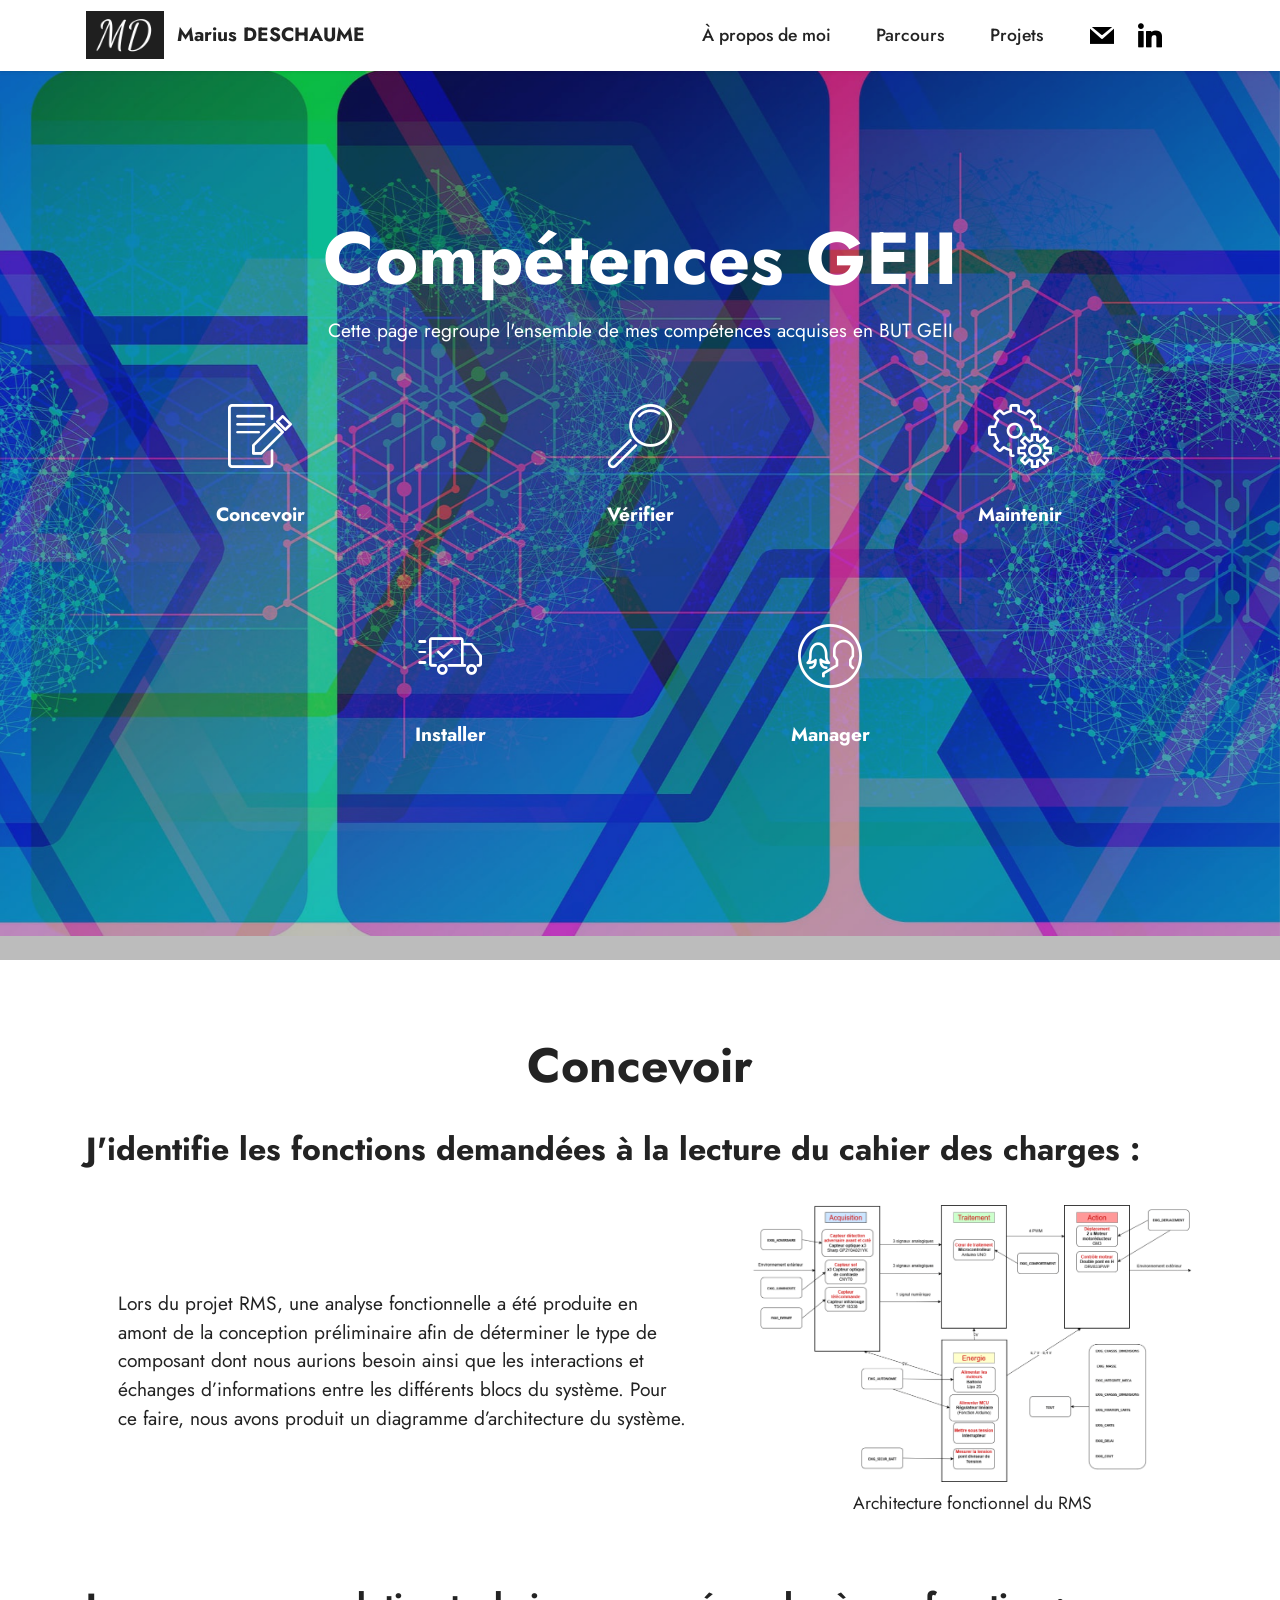
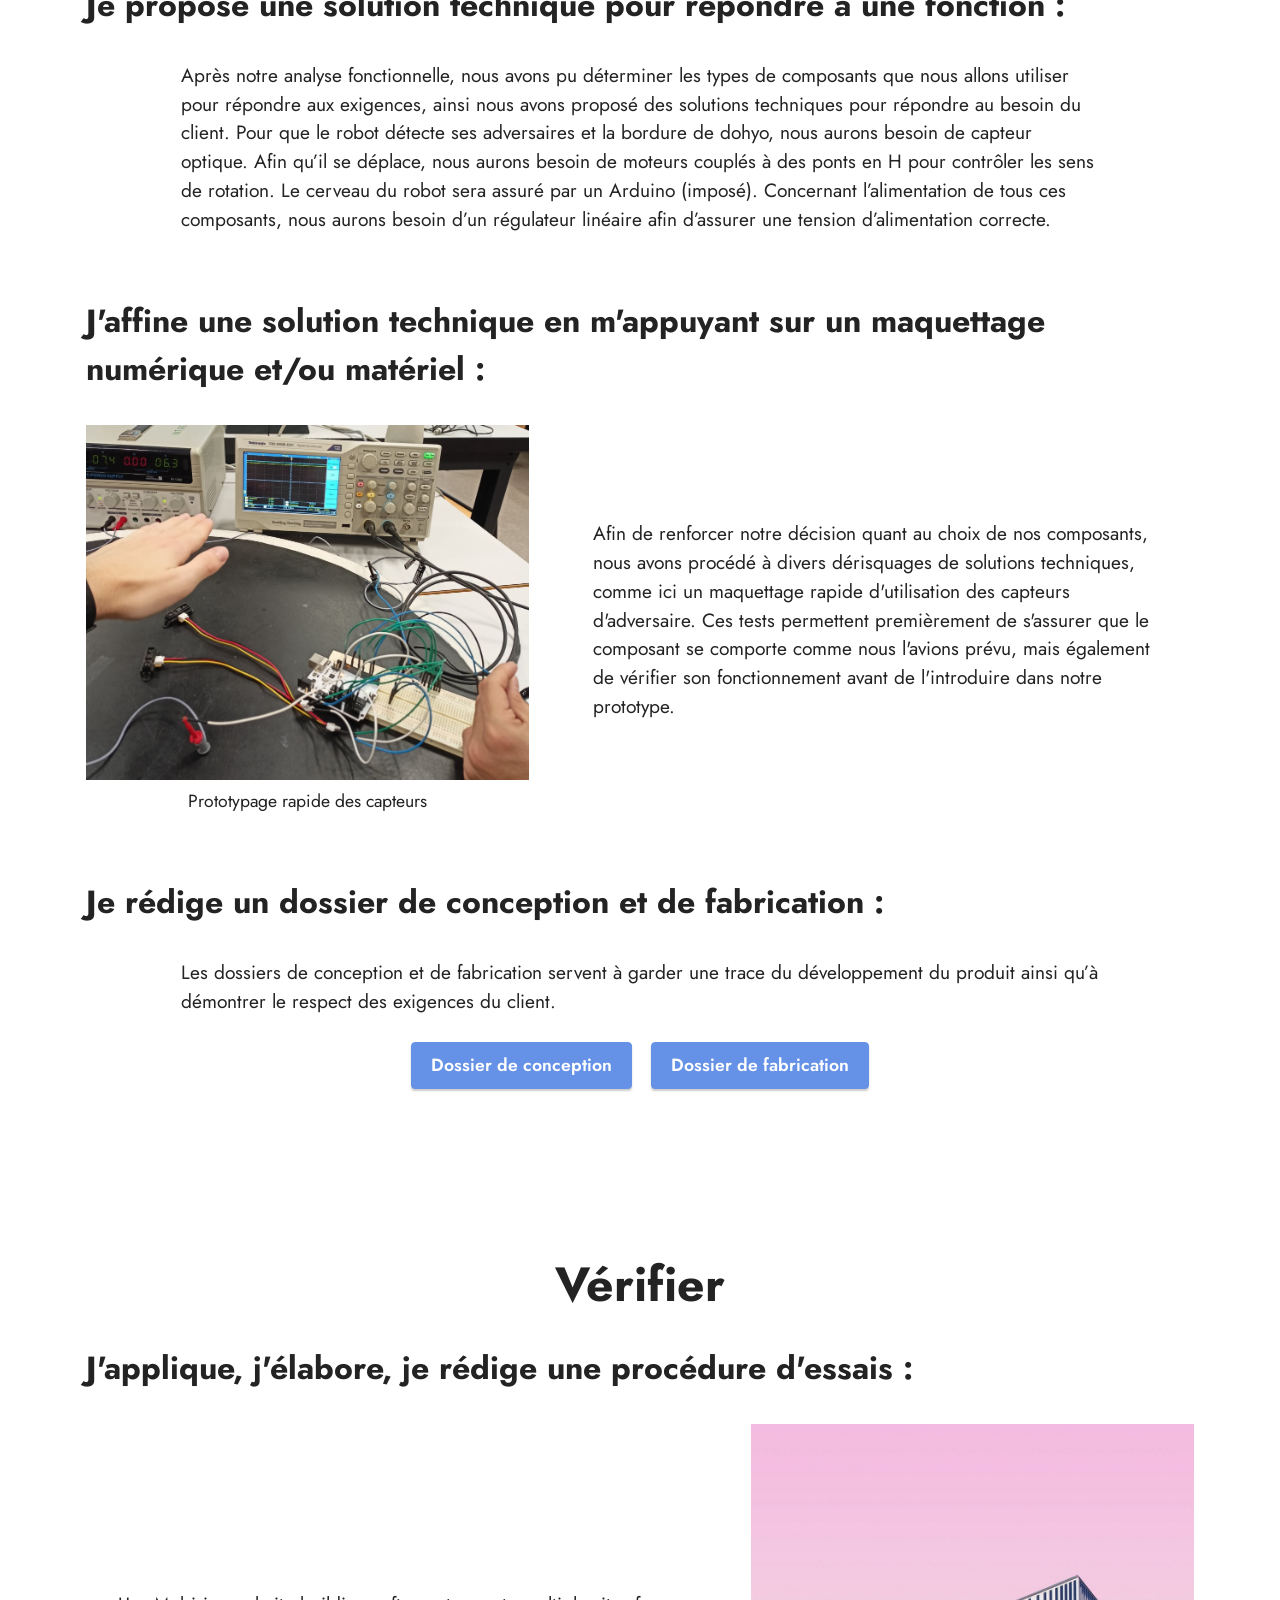
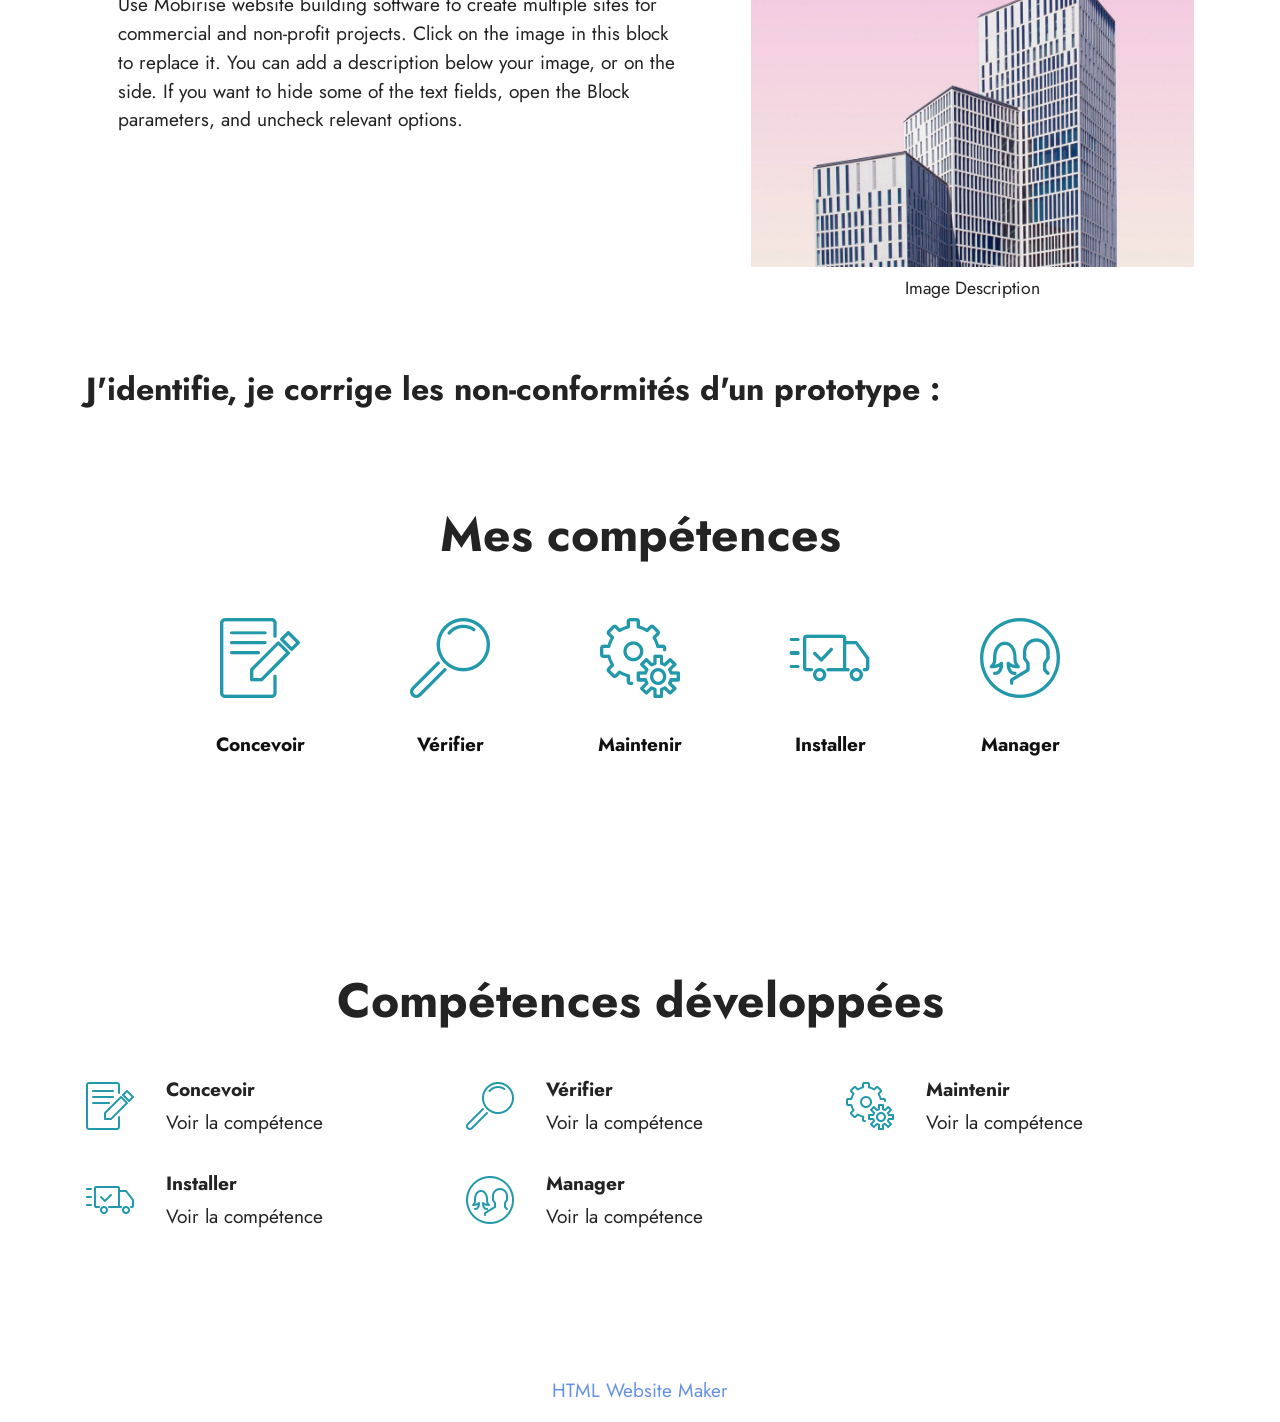
==== CPT.html @ f20d3523 "portfolio" ====
<!DOCTYPE html>
<html  >
<head>
  <!-- Site made with Mobirise Website Builder v6.1.12, https://mobirise.com -->
  <meta charset="UTF-8">
  <meta http-equiv="X-UA-Compatible" content="IE=edge">
  <meta name="generator" content="Mobirise v6.1.12, mobirise.com">
  <meta name="viewport" content="width=device-width, initial-scale=1, minimum-scale=1">
  <link rel="shortcut icon" href="assets/images/initial-96x59.png" type="image/x-icon">
  <meta name="description" content="">
  
  
  <title>Compétences</title>
  <link rel="stylesheet" href="assets/web/assets/mobirise-icons/mobirise-icons.css">
  <link rel="stylesheet" href="assets/bootstrap/css/bootstrap.min.css">
  <link rel="stylesheet" href="assets/parallax/jarallax.css">
  <link rel="stylesheet" href="assets/dropdown/css/style.css">
  <link rel="stylesheet" href="assets/socicon/css/styles.css">
  <link rel="stylesheet" href="assets/theme/css/style.css">
  <link rel="preload" href="https://fonts.googleapis.com/css?family=Jost:100,200,300,400,500,600,700,800,900,100i,200i,300i,400i,500i,600i,700i,800i,900i&display=swap" as="style" onload="this.onload=null;this.rel='stylesheet'">
  <noscript><link rel="stylesheet" href="https://fonts.googleapis.com/css?family=Jost:100,200,300,400,500,600,700,800,900,100i,200i,300i,400i,500i,600i,700i,800i,900i&display=swap"></noscript>
  <link rel="preload" as="style" href="assets/mobirise/css/mbr-additional.css?v=HQ6ZTE"><link rel="stylesheet" href="assets/mobirise/css/mbr-additional.css?v=HQ6ZTE" type="text/css">

  
  
  
</head>
<body>
  
  <section data-bs-version="5.1" class="menu menu3 cid-vi6H26HXy5" once="menu" id="menu3-2g">
    
    <nav class="navbar navbar-dropdown navbar-fixed-top navbar-expand-lg">
        <div class="container">
            <div class="navbar-brand">
                <span class="navbar-logo">
                    <a href="index.html#top">
                        <img src="assets/images/initial-96x59.png" alt="" style="height: 3rem;">
                    </a>
                </span>
                <span class="navbar-caption-wrap"><a class="navbar-caption text-black text-primary display-7" href="index.html">Marius DESCHAUME</a></span>
            </div>
            <button class="navbar-toggler" type="button" data-toggle="collapse" data-bs-toggle="collapse" data-target="#navbarSupportedContent" data-bs-target="#navbarSupportedContent" aria-controls="navbarNavAltMarkup" aria-expanded="false" aria-label="Toggle navigation">
                <div class="hamburger">
                    <span></span>
                    <span></span>
                    <span></span>
                    <span></span>
                </div>
            </button>
            <div class="collapse navbar-collapse" id="navbarSupportedContent">
                <ul class="navbar-nav nav-dropdown nav-right" data-app-modern-menu="true"><li class="nav-item"><a class="nav-link link text-black text-primary display-4" href="index.html#testimonials1-6">À propos de moi</a></li>
                    <li class="nav-item"><a class="nav-link link text-black text-primary display-4" href="index.html#timeline3-19">Parcours</a></li>
                    <li class="nav-item"><a class="nav-link link text-black text-primary display-4" href="index.html#slider5-d">Projets</a>
                    </li></ul>
                <div class="icons-menu">
                    <a class="iconfont-wrapper" href="mailto:ma.deschaume@gmail.com">
                        <span class="p-2 mbr-iconfont socicon-mail socicon"></span>
                    </a>
                    <a class="iconfont-wrapper" href="http://linkedin.com/in/marius-deschaume-1131a6300" target="_blank">
                        <span class="p-2 mbr-iconfont socicon-linkedin socicon"></span>
                    </a>
                    
                    
                </div>
                
            </div>
        </div>
    </nav>
</section>

<section data-bs-version="5.1" class="header19 cid-vkWQfUtTZX mbr-fullscreen mbr-parallax-background" id="header19-2s">

    

    
    <div class="mbr-overlay" style="opacity: 0.3; background-color: rgb(35, 35, 35);">
    </div>

    <div class="container">
        <div class="media-container">
            <div class="col-md-12 align-center">
                <h1 class="mbr-section-title mbr-white mbr-bold mbr-fonts-style mb-3 display-1">
                    Compétences GEII</h1>
                <p class="mbr-text mbr-white mbr-fonts-style display-7">Cette page regroupe l'ensemble de mes compétences acquises en BUT GEII</p>
                

                <div class="row justify-content-center">
                    <div class="item features-without-image col-12 col-md-4 active">
                        <div class="item-wrapper">
                            <div class="card-box align-center">
                                <a href="CPT.html#content4-2t"><span class="mbr-iconfont mbri-edit"></span></a>
                                <h4 class="card-title align-center mbr-black mbr-fonts-style display-7">
                                    <strong>Concevoir</strong></h4>
                            </div>
                        </div>
                    </div>
                    <div class="item features-without-image col-12 col-md-4">
                        <div class="item-wrapper">
                            <div class="card-box align-center">
                                <a href="CPT.html#content4-36"><span class="mbr-iconfont mbri-search"></span></a>
                                <h4 class="card-title align-center mbr-black mbr-fonts-style display-7">
                                    <strong>Vérifier</strong></h4>
                            </div>
                        </div>
                    </div>
                    <div class="item features-without-image col-12 col-md-4">
                        <div class="item-wrapper">
                            <div class="card-box align-center">
                                <span class="mbr-iconfont mbri-setting"></span>
                                <h4 class="card-title align-center mbr-black mbr-fonts-style display-7">
                                    <strong>Maintenir</strong></h4>
                            </div>
                        </div>
                    </div>
                    <div class="item features-without-image col-12 col-md-4">
                        <div class="item-wrapper">
                            <div class="card-box align-center">
                                <span class="mbr-iconfont mbri-delivery"></span>
                                <h4 class="card-title align-center mbr-black mbr-fonts-style display-7">
                                    <strong>Installer</strong></h4>
                            </div>
                        </div>
                    </div><div class="item features-without-image col-12 col-md-4">
                        <div class="item-wrapper">
                            <div class="card-box align-center">
                                <span class="mbr-iconfont mbri-users"></span>
                                <h4 class="card-title align-center mbr-black mbr-fonts-style display-7">
                                    <strong>Manager</strong></h4>
                            </div>
                        </div>
                    </div>
                </div>
            </div>
        </div>
    </div>
</section>

<section data-bs-version="5.1" class="content4 cid-vkWSwn16uz" id="content4-2t">
    

    
    
    <div class="container">
        <div class="row justify-content-center">
            <div class="title col-md-12 col-lg-12">
                <h3 class="mbr-section-title mbr-fonts-style align-center mb-4 display-2">
                    <strong>Concevoir</strong></h3>
                <h4 class="mbr-section-subtitle align-center mbr-fonts-style mb-4 display-5"><strong>J'identifie les fonctions demandées à la lecture du cahier des charges :</strong></h4>
                
            </div>
        </div>
    </div>
</section>

<section data-bs-version="5.1" class="image2 cid-vkWSWUaPqu" id="image2-2u">
    

    
    

    <div class="container">
        <div class="row align-items-center">
            <div class="col-12 col-lg-5">
                <div class="image-wrapper">
                    <img src="assets/images/archi20rms-1036x649.png" alt="">
                    <p class="mbr-description mbr-fonts-style mt-2 align-center display-4">
                        Architecture fonctionnel du RMS</p>
                </div>
            </div>
            <div class="col-12 col-lg">
                <div class="text-wrapper">
                    
                    <p class="mbr-text mbr-fonts-style display-7">
                        Lors du projet RMS, une analyse fonctionnelle a été produite en amont de la conception préliminaire afin de déterminer le type de composant dont nous aurions besoin ainsi que les interactions et échanges d’informations entre les différents blocs du système. Pour ce faire, nous avons produit un diagramme d’architecture du système.</p>
                </div>
            </div>
        </div>
    </div>
</section>

<section data-bs-version="5.1" class="content4 cid-vkX5J3Gz9D" id="content4-2v">
    

    
    
    <div class="container">
        <div class="row justify-content-center">
            <div class="title col-md-12 col-lg-12">
                
                <h4 class="mbr-section-subtitle align-center mbr-fonts-style mb-4 display-5"><strong>Je propose une solution technique pour répondre à une fonction :</strong></h4>
                
            </div>
        </div>
    </div>
</section>

<section data-bs-version="5.1" class="content5 cid-vkX7F6Nmjo" id="content5-30">
    
    <div class="container">
        <div class="row justify-content-center">
            <div class="col-md-12 col-lg-10">
                
                
                <p class="mbr-text mbr-fonts-style display-7">
                    Après notre analyse fonctionnelle, nous avons pu déterminer les types de composants que nous allons utiliser pour répondre aux exigences, ainsi nous avons proposé des solutions techniques pour répondre au besoin du client. Pour que le robot détecte ses adversaires et la bordure de dohyo, nous aurons besoin de capteur optique. Afin qu’il se déplace, nous aurons besoin de moteurs couplés à des ponts en H pour contrôler les sens de rotation. Le cerveau du robot sera assuré par un Arduino (imposé). Concernant l’alimentation de tous ces composants, nous aurons besoin d’un régulateur linéaire afin d’assurer une tension d’alimentation correcte.</p>
            </div>
        </div>
    </div>
</section>

<section data-bs-version="5.1" class="content4 cid-vkX7YNbBtn" id="content4-31">
    

    
    
    <div class="container">
        <div class="row justify-content-center">
            <div class="title col-md-12 col-lg-12">
                
                <h4 class="mbr-section-subtitle align-center mbr-fonts-style mb-4 display-5"><strong>J'affine une solution technique en m'appuyant sur un maquettage numérique et/ou matériel :</strong></h4>
                
            </div>
        </div>
    </div>
</section>

<section data-bs-version="5.1" class="image1 cid-vkX8cH5gyd" id="image1-32">
    

    
    

    <div class="container">
        <div class="row align-items-center">
            <div class="col-12 col-lg-5">
                <div class="image-wrapper">
                    <img src="assets/images/prototypage20rapide20capteurs2-1036x829.jpg" alt="">
                    <p class="mbr-description mbr-fonts-style pt-2 align-center display-4">Prototypage rapide des capteurs</p>
                </div>
            </div>
            <div class="col-12 col-lg">
                <div class="text-wrapper">
                    
                    <p class="mbr-text mbr-fonts-style display-7">
                        Afin de renforcer notre décision quant au choix de nos composants, nous avons procédé à divers dérisquages de solutions techniques, comme ici un maquettage rapide d'utilisation des capteurs d'adversaire. Ces tests permettent premièrement de s'assurer que le composant se comporte comme nous l'avions prévu, mais également de vérifier son fonctionnement avant de l'introduire dans notre prototype.</p>
                </div>
            </div>
        </div>
    </div>
</section>

<section data-bs-version="5.1" class="content4 cid-vkX959xHDR" id="content4-33">
    

    
    
    <div class="container">
        <div class="row justify-content-center">
            <div class="title col-md-12 col-lg-12">
                
                <h4 class="mbr-section-subtitle align-center mbr-fonts-style mb-4 display-5"><strong>Je rédige un dossier de conception et de fabrication :</strong></h4>
                
            </div>
        </div>
    </div>
</section>

<section data-bs-version="5.1" class="content5 cid-vkX9EoLYlm" id="content5-34">
    
    <div class="container">
        <div class="row justify-content-center">
            <div class="col-md-12 col-lg-10">
                
                
                <p class="mbr-text mbr-fonts-style display-7">
                    Les dossiers de conception et de fabrication servent à garder une trace du développement du produit ainsi qu’à démontrer le respect des exigences du client.</p>
            </div>
        </div>
    </div>
</section>

<section data-bs-version="5.1" class="content11 cid-vkX9N6cQoG" id="content11-35">
    
    <div class="container">
        <div class="row justify-content-center">
            <div class="col-md-12 col-lg-10">
                <div class="mbr-section-btn align-center"><a class="btn btn-primary display-4" href="assets/files/DDC_RMS.pdf">Dossier de conception</a> <a class="btn btn-primary display-4" href="assets/files/DDF_RMS.pdf">Dossier de fabrication</a></div>
            </div>
        </div>
    </div>
</section>

<section data-bs-version="5.1" class="content4 cid-vkXbmppzVR" id="content4-36">
    

    
    
    <div class="container">
        <div class="row justify-content-center">
            <div class="title col-md-12 col-lg-12">
                <h3 class="mbr-section-title mbr-fonts-style align-center mb-4 display-2">
                    <strong>Vérifier</strong></h3>
                <h4 class="mbr-section-subtitle align-center mbr-fonts-style mb-4 display-5"><strong>J'applique, j'élabore, je rédige une procédure d'essais :</strong></h4>
                
            </div>
        </div>
    </div>
</section>

<section data-bs-version="5.1" class="image2 cid-vkXfCxEaM1" id="image2-38">
    

    
    

    <div class="container">
        <div class="row align-items-center">
            <div class="col-12 col-lg-5">
                <div class="image-wrapper">
                    <img src="assets/images/5.jpg" alt="Mobirise Website Builder">
                    <p class="mbr-description mbr-fonts-style mt-2 align-center display-4">
                        Image Description</p>
                </div>
            </div>
            <div class="col-12 col-lg">
                <div class="text-wrapper">
                    
                    <p class="mbr-text mbr-fonts-style display-7">
                        Use Mobirise website building software to create multiple sites for commercial and non-profit projects. Click on the image in this block to replace it. You can add a description below your image, or on the side. If you want to hide some of the text fields, open the Block parameters, and uncheck relevant options.</p>
                </div>
            </div>
        </div>
    </div>
</section>

<section data-bs-version="5.1" class="content4 cid-vkXflEkog1" id="content4-37">
    

    
    
    <div class="container">
        <div class="row justify-content-center">
            <div class="title col-md-12 col-lg-12">
                
                <h4 class="mbr-section-subtitle align-center mbr-fonts-style mb-4 display-5"><strong>J'identifie, je corrige les non-conformités d'un prototype :</strong></h4>
                
            </div>
        </div>
    </div>
</section>

<section data-bs-version="5.1" class="features14 cid-vkVxazgDsd" id="features14-2o">
    

    
    
    <div class="container">
        <div class="row mb-5">
            <div class="col-12">
                <h3 class="mbr-section-title align-center mbr-fonts-style display-2"><strong>Mes compétences</strong></h3>
            </div>
        </div>
        <div class="row">
            
            
            <div class="item features-without-image mb-5 col-12 col-md-2 active">
                <div class="item-wrapper">
                    <div class="card-box align-center">
                        <span class="mbr-iconfont mbri-edit"></span>
                        <h4 class="card-title align-center mbr-black mbr-fonts-style display-7">
                            <strong>Concevoir</strong></h4>
                    </div>
                </div>
            </div><div class="item features-without-image mb-5 col-12 col-md-2">
                <div class="item-wrapper">
                    <div class="card-box align-center">
                        <span class="mbr-iconfont mbri-search"></span>
                        <h4 class="card-title align-center mbr-black mbr-fonts-style display-7">
                            <strong>Vérifier</strong></h4>
                    </div>
                </div>
            </div><div class="item features-without-image mb-5 col-12 col-md-2">
                <div class="item-wrapper">
                    <div class="card-box align-center">
                        <span class="mbr-iconfont mbri-setting"></span>
                        <h4 class="card-title align-center mbr-black mbr-fonts-style display-7">
                            <strong>Maintenir</strong></h4>
                    </div>
                </div>
            </div>
            <div class="item features-without-image mb-5 col-12 col-md-2">
                <div class="item-wrapper">
                    <div class="card-box align-center">
                        <span class="mbr-iconfont mbri-delivery"></span>
                        <h4 class="card-title align-center mbr-black mbr-fonts-style display-7">
                            <strong>Installer</strong></h4>
                    </div>
                </div>
            </div>
            <div class="item features-without-image mb-5 col-12 col-md-2">
                <div class="item-wrapper">
                    <div class="card-box align-center">
                        <span class="mbr-iconfont mbri-users"></span>
                        <h4 class="card-title align-center mbr-black mbr-fonts-style display-7">
                            <strong>Manager</strong></h4>
                    </div>
                </div>
            </div>
            
        </div>
    </div>
</section>

<section data-bs-version="5.1" class="social02 cid-vkVmOqhAcx" id="social02-2m">
	

	
	
	<div class="container">
		<div class="row justify-content-center">
			<div class="col-12 content-head">
				<div class="mb-5">
					<h5 class="mbr-section-title mbr-fonts-style align-center mb-0 display-2">
						<strong>Compétences&nbsp;développées</strong></h5>
					
				</div>
			</div>
		</div>
		<div class="row">
			<div class="item features-without-image col-12 col-md-6 col-lg-4 active">
				<div class="item-wrapper">
					<span class="mbr-iconfont m-auto mbri-edit"></span>
					<div class="card-box">
						<h4 class="card-title mbr-fonts-style mb-1 display-7">
							<strong>Concevoir</strong></h4>
						<h5 class="card-text mbr-fonts-style display-7">Voir la compétence</h5>
					</div>
				</div>
			</div>
			<div class="item features-without-image col-12 col-md-6 col-lg-4">
				<div class="item-wrapper">
					<span class="mbr-iconfont m-auto mbri-search"></span>
					<div class="card-box">
						<h4 class="card-title mbr-fonts-style mb-1 display-7">
							<strong>Vérifier</strong></h4>
						<h5 class="card-text mbr-fonts-style display-7">Voir la compétence</h5>
					</div>
				</div>
			</div>
			<div class="item features-without-image col-12 col-md-6 col-lg-4">
				<div class="item-wrapper">
					<span class="mbr-iconfont m-auto mbri-setting"></span>
					<div class="card-box">
						<h4 class="card-title mbr-fonts-style mb-1 display-7">
							<strong>Maintenir</strong></h4>
						<h5 class="card-text mbr-fonts-style display-7">Voir la compétence</h5>
					</div>
				</div>
			</div>
			<div class="item features-without-image col-12 col-md-6 col-lg-4">
				<div class="item-wrapper">
					<span class="mbr-iconfont m-auto mbri-delivery"></span>
					<div class="card-box">
						<h4 class="card-title mbr-fonts-style mb-1 display-7">
							<strong>Installer</strong></h4>
						<h5 class="card-text mbr-fonts-style display-7">Voir la compétence</h5>
					</div>
				</div>
			</div><div class="item features-without-image col-12 col-md-6 col-lg-4">
				<div class="item-wrapper">
					<span class="mbr-iconfont m-auto mbri-users"></span>
					<div class="card-box">
						<h4 class="card-title mbr-fonts-style mb-1 display-7">
							<strong>Manager</strong></h4>
						<h5 class="card-text mbr-fonts-style display-7">Voir la compétence</h5>
					</div>
				</div>
			</div>
			
			
		</div>
	</div>
</section><section class="display-7" style="padding: 0;align-items: center;justify-content: center;flex-wrap: wrap;    align-content: center;display: flex;position: relative;height: 4rem;"><a href="https://mobiri.se/" style="flex: 1 1;height: 4rem;position: absolute;width: 100%;z-index: 1;"><img alt="" style="height: 4rem;" src="[data-uri]"></a><p style="margin: 0;text-align: center;" class="display-7">&#8204;</p><a style="z-index:1" href="https://mobirise.com/html-builder.html">HTML Website Maker</a></section><script src="assets/bootstrap/js/bootstrap.bundle.min.js"></script>  <script src="assets/parallax/jarallax.js"></script>  <script src="assets/smoothscroll/smooth-scroll.js"></script>  <script src="assets/ytplayer/index.js"></script>  <script src="assets/vimeoplayer/player.js"></script>  <script src="assets/dropdown/js/navbar-dropdown.js"></script>  <script src="assets/theme/js/script.js"></script>  
  
  
</body>
</html>
---- assets/web/assets/mobirise-icons/mobirise-icons.css ----
@font-face {
  font-family: 'MobiriseIcons';
  src:  url('mobirise-icons.eot?spat4u');
  src:  url('mobirise-icons.eot?spat4u#iefix') format('embedded-opentype'),
    url('mobirise-icons.woff2?spat4u') format('woff2'),
    url('mobirise-icons.woff?spat4u') format('woff'),
    url('mobirise-icons.ttf?spat4u') format('truetype'),
    url('mobirise-icons.svg?spat4u#MobiriseIcons') format('svg');
  font-weight: normal;
  font-style: normal;
  font-display: swap;
}

[class^="mbri-"], [class*=" mbri-"] {
  /* use !important to prevent issues with browser extensions that change fonts */
  font-family: MobiriseIcons !important;
  speak: none;
  font-style: normal;
  font-weight: normal;
  font-variant: normal;
  text-transform: none;
  line-height: 1;

  /* Better Font Rendering =========== */
  -webkit-font-smoothing: antialiased;
  -moz-osx-font-smoothing: grayscale;
}

.mbri-add-submenu:before {
  content: "\e900";
}
.mbri-alert:before {
  content: "\e901";
}
.mbri-align-center:before {
  content: "\e902";
}
.mbri-align-justify:before {
  content: "\e903";
}
.mbri-align-left:before {
  content: "\e904";
}
.mbri-align-right:before {
  content: "\e905";
}
.mbri-android:before {
  content: "\e906";
}
.mbri-apple:before {
  content: "\e907";
}
.mbri-arrow-down:before {
  content: "\e908";
}
.mbri-arrow-next:before {
  content: "\e909";
}
.mbri-arrow-prev:before {
  content: "\e90a";
}
.mbri-arrow-up:before {
  content: "\e90b";
}
.mbri-bold:before {
  content: "\e90c";
}
.mbri-bookmark:before {
  content: "\e90d";
}
.mbri-bootstrap:before {
  content: "\e90e";
}
.mbri-briefcase:before {
  content: "\e90f";
}
.mbri-browse:before {
  content: "\e910";
}
.mbri-bulleted-list:before {
  content: "\e911";
}
.mbri-calendar:before {
  content: "\e912";
}
.mbri-camera:before {
  content: "\e913";
}
.mbri-cart-add:before {
  content: "\e914";
}
.mbri-cart-full:before {
  content: "\e915";
}
.mbri-cash:before {
  content: "\e916";
}
.mbri-change-style:before {
  content: "\e917";
}
.mbri-chat:before {
  content: "\e918";
}
.mbri-clock:before {
  content: "\e919";
}
.mbri-close:before {
  content: "\e91a";
}
.mbri-cloud:before {
  content: "\e91b";
}
.mbri-code:before {
  content: "\e91c";
}
.mbri-contact-form:before {
  content: "\e91d";
}
.mbri-credit-card:before {
  content: "\e91e";
}
.mbri-cursor-click:before {
  content: "\e91f";
}
.mbri-cust-feedback:before {
  content: "\e920";
}
.mbri-database:before {
  content: "\e921";
}
.mbri-delivery:before {
  content: "\e922";
}
.mbri-desktop:before {
  content: "\e923";
}
.mbri-devices:before {
  content: "\e924";
}
.mbri-down:before {
  content: "\e925";
}
.mbri-download:before {
  content: "\e989";
}
.mbri-drag-n-drop:before {
  content: "\e927";
}
.mbri-drag-n-drop2:before {
  content: "\e928";
}
.mbri-edit:before {
  content: "\e929";
}
.mbri-edit2:before {
  content: "\e92a";
}
.mbri-error:before {
  content: "\e92b";
}
.mbri-extension:before {
  content: "\e92c";
}
.mbri-features:before {
  content: "\e92d";
}
.mbri-file:before {
  content: "\e92e";
}
.mbri-flag:before {
  content: "\e92f";
}
.mbri-folder:before {
  content: "\e930";
}
.mbri-gift:before {
  content: "\e931";
}
.mbri-github:before {
  content: "\e932";
}
.mbri-globe:before {
  content: "\e933";
}
.mbri-globe-2:before {
  content: "\e934";
}
.mbri-growing-chart:before {
  content: "\e935";
}
.mbri-hearth:before {
  content: "\e936";
}
.mbri-help:before {
  content: "\e937";
}
.mbri-home:before {
  content: "\e938";
}
.mbri-hot-cup:before {
  content: "\e939";
}
.mbri-idea:before {
  content: "\e93a";
}
.mbri-image-gallery:before {
  content: "\e93b";
}
.mbri-image-slider:before {
  content: "\e93c";
}
.mbri-info:before {
  content: "\e93d";
}
.mbri-italic:before {
  content: "\e93e";
}
.mbri-key:before {
  content: "\e93f";
}
.mbri-laptop:before {
  content: "\e940";
}
.mbri-layers:before {
  content: "\e941";
}
.mbri-left-right:before {
  content: "\e942";
}
.mbri-left:before {
  content: "\e943";
}
.mbri-letter:before {
  content: "\e944";
}
.mbri-like:before {
  content: "\e945";
}
.mbri-link:before {
  content: "\e946";
}
.mbri-lock:before {
  content: "\e947";
}
.mbri-login:before {
  content: "\e948";
}
.mbri-logout:before {
  content: "\e949";
}
.mbri-magic-stick:before {
  content: "\e94a";
}
.mbri-map-pin:before {
  content: "\e94b";
}
.mbri-menu:before {
  content: "\e94c";
}
.mbri-mobile:before {
  content: "\e94d";
}
.mbri-mobile2:before {
  content: "\e94e";
}
.mbri-mobirise:before {
  content: "\e94f";
}
.mbri-more-horizontal:before {
  content: "\e950";
}
.mbri-more-vertical:before {
  content: "\e951";
}
.mbri-music:before {
  content: "\e952";
}
.mbri-new-file:before {
  content: "\e953";
}
.mbri-numbered-list:before {
  content: "\e954";
}
.mbri-opened-folder:before {
  content: "\e955";
}
.mbri-pages:before {
  content: "\e956";
}
.mbri-paper-plane:before {
  content: "\e957";
}
.mbri-paperclip:before {
  content: "\e958";
}
.mbri-photo:before {
  content: "\e959";
}
.mbri-photos:before {
  content: "\e95a";
}
.mbri-pin:before {
  content: "\e95b";
}
.mbri-play:before {
  content: "\e95c";
}
.mbri-plus:before {
  content: "\e95d";
}
.mbri-preview:before {
  content: "\e95e";
}
.mbri-print:before {
  content: "\e95f";
}
.mbri-protect:before {
  content: "\e960";
}
.mbri-question:before {
  content: "\e961";
}
.mbri-quote-left:before {
  content: "\e962";
}
.mbri-quote-right:before {
  content: "\e963";
}
.mbri-refresh:before {
  content: "\e964";
}
.mbri-responsive:before {
  content: "\e965";
}
.mbri-right:before {
  content: "\e966";
}
.mbri-rocket:before {
  content: "\e967";
}
.mbri-sad-face:before {
  content: "\e968";
}
.mbri-sale:before {
  content: "\e969";
}
.mbri-save:before {
  content: "\e96a";
}
.mbri-search:before {
  content: "\e96b";
}
.mbri-setting:before {
  content: "\e96c";
}
.mbri-setting2:before {
  content: "\e96d";
}
.mbri-setting3:before {
  content: "\e96e";
}
.mbri-share:before {
  content: "\e96f";
}
.mbri-shopping-bag:before {
  content: "\e970";
}
.mbri-shopping-basket:before {
  content: "\e971";
}
.mbri-shopping-cart:before {
  content: "\e972";
}
.mbri-sites:before {
  content: "\e973";
}
.mbri-smile-face:before {
  content: "\e974";
}
.mbri-speed:before {
  content: "\e975";
}
.mbri-star:before {
  content: "\e976";
}
.mbri-success:before {
  content: "\e977";
}
.mbri-sun:before {
  content: "\e978";
}
.mbri-sun2:before {
  content: "\e979";
}
.mbri-tablet:before {
  content: "\e97a";
}
.mbri-tablet-vertical:before {
  content: "\e97b";
}
.mbri-target:before {
  content: "\e97c";
}
.mbri-timer:before {
  content: "\e97d";
}
.mbri-to-ftp:before {
  content: "\e97e";
}
.mbri-to-local-drive:before {
  content: "\e97f";
}
.mbri-touch-swipe:before {
  content: "\e980";
}
.mbri-touch:before {
  content: "\e981";
}
.mbri-trash:before {
  content: "\e982";
}
.mbri-underline:before {
  content: "\e983";
}
.mbri-unlink:before {
  content: "\e984";
}
.mbri-unlock:before {
  content: "\e985";
}
.mbri-up-down:before {
  content: "\e986";
}
.mbri-up:before {
  content: "\e987";
}
.mbri-update:before {
  content: "\e988";
}
.mbri-upload:before {
 content: "\e926"; 
}
.mbri-user:before {
  content: "\e98a";
}
.mbri-user2:before {
  content: "\e98b";
}
.mbri-users:before {
  content: "\e98c";
}
.mbri-video:before {
  content: "\e98d";
}
.mbri-video-play:before {
  content: "\e98e";
}
.mbri-watch:before {
  content: "\e98f";
}
.mbri-website-theme:before {
  content: "\e990";
}
.mbri-wifi:before {
  content: "\e991";
}
.mbri-windows:before {
  content: "\e992";
}
.mbri-zoom-out:before {
  content: "\e993";
}
.mbri-redo:before {
  content: "\e994";
}
.mbri-undo:before {
  content: "\e995";
}
---- assets/parallax/jarallax.css ----
.jarallax {
    position: relative;
    z-index: 0;
}
.jarallax > .jarallax-img {
    position: absolute;
    object-fit: cover;
    /* support for plugin https://github.com/bfred-it/object-fit-images */
    font-family: 'object-fit: cover;';
    top: 0;
    left: 0;
    width: 100%;
    height: 100%;
    z-index: -1;
}
---- assets/dropdown/css/style.css ----
.navbar-dropdown {
  left: 0;
  padding: 0;
  position: absolute;
  right: 0;
  top: 0;
  transition: all 0.45s ease;
  z-index: 1030;
  background: #282828; }
  .navbar-dropdown .navbar-logo {
    margin-right: 0.8rem;
    transition: margin 0.3s ease-in-out;
    vertical-align: middle; }
    .navbar-dropdown .navbar-logo img {
      height: 3.125rem;
      transition: all 0.3s ease-in-out; }
    .navbar-dropdown .navbar-logo.mbr-iconfont {
      font-size: 3.125rem;
      line-height: 3.125rem; }
  .navbar-dropdown .navbar-caption {
    font-weight: 700;
    white-space: normal;
    vertical-align: -4px;
    line-height: 3.125rem !important; }
    .navbar-dropdown .navbar-caption, .navbar-dropdown .navbar-caption:hover {
      color: inherit;
      text-decoration: none; }
  .navbar-dropdown .mbr-iconfont + .navbar-caption {
    vertical-align: -1px; }
  .navbar-dropdown.navbar-fixed-top {
    position: fixed; }
  .navbar-dropdown .navbar-brand span {
    vertical-align: -4px; }
  .navbar-dropdown.bg-color.transparent {
    background: none; }
  .navbar-dropdown.navbar-short .navbar-brand {
    padding: 0.625rem 0; }
    .navbar-dropdown.navbar-short .navbar-brand span {
      vertical-align: -1px; }
  .navbar-dropdown.navbar-short .navbar-caption {
    line-height: 2.375rem !important;
    vertical-align: -2px; }
  .navbar-dropdown.navbar-short .navbar-logo {
    margin-right: 0.5rem; }
    .navbar-dropdown.navbar-short .navbar-logo img {
      height: 2.375rem; }
    .navbar-dropdown.navbar-short .navbar-logo.mbr-iconfont {
      font-size: 2.375rem;
      line-height: 2.375rem; }
  .navbar-dropdown.navbar-short .mbr-table-cell {
    height: 3.625rem; }
  .navbar-dropdown .navbar-close {
    left: 0.6875rem;
    position: fixed;
    top: 0.75rem;
    z-index: 1000; }
  .navbar-dropdown .hamburger-icon {
    content: "";
    display: inline-block;
    vertical-align: middle;
    width: 16px;
    -webkit-box-shadow: 0 -6px 0 1px #282828,0 0 0 1px #282828,0 6px 0 1px #282828;
    -moz-box-shadow: 0 -6px 0 1px #282828,0 0 0 1px #282828,0 6px 0 1px #282828;
    box-shadow: 0 -6px 0 1px #282828,0 0 0 1px #282828,0 6px 0 1px #282828; }

.dropdown-menu .dropdown-toggle[data-toggle="dropdown-submenu"]::after {
  border-bottom: 0.35em solid transparent;
  border-left: 0.35em solid;
  border-right: 0;
  border-top: 0.35em solid transparent;
  margin-left: 0.3rem; }

.dropdown-menu .dropdown-item:focus {
  outline: 0; }

.nav-dropdown {
  font-size: 0.75rem;
  font-weight: 500;
  height: auto !important; }
  .nav-dropdown .nav-btn {
    padding-left: 1rem; }
  .nav-dropdown .link {
    margin: .667em 1.667em;
    font-weight: 500;
    padding: 0;
    transition: color .2s ease-in-out; }
    .nav-dropdown .link.dropdown-toggle {
      margin-right: 2.583em; }
      .nav-dropdown .link.dropdown-toggle::after {
        margin-left: .25rem;
        border-top: 0.35em solid;
        border-right: 0.35em solid transparent;
        border-left: 0.35em solid transparent;
        border-bottom: 0; }
      .nav-dropdown .link.dropdown-toggle[aria-expanded="true"] {
        margin: 0;
        padding: 0.667em 3.263em  0.667em 1.667em; }
  .nav-dropdown .link::after,
  .nav-dropdown .dropdown-item::after {
    color: inherit; }
  .nav-dropdown .btn {
    font-size: 0.75rem;
    font-weight: 700;
    letter-spacing: 0;
    margin-bottom: 0;
    padding-left: 1.25rem;
    padding-right: 1.25rem; }
  .nav-dropdown .dropdown-menu {
    border-radius: 0;
    border: 0;
    left: 0;
    margin: 0;
    padding-bottom: 1.25rem;
    padding-top: 1.25rem;
    position: relative; }
  .nav-dropdown .dropdown-submenu {
    margin-left: 0.125rem;
    top: 0; }
  .nav-dropdown .dropdown-item {
    font-weight: 500;
    line-height: 2;
    padding: 0.3846em 4.615em 0.3846em 1.5385em;
    position: relative;
    transition: color .2s ease-in-out, background-color .2s ease-in-out; }
    .nav-dropdown .dropdown-item::after {
      margin-top: -0.3077em;
      position: absolute;
      right: 1.1538em;
      top: 50%; }
    .nav-dropdown .dropdown-item:focus, .nav-dropdown .dropdown-item:hover {
      background: none; }

@media (max-width: 767px) {
  .nav-dropdown.navbar-toggleable-sm {
    bottom: 0;
    display: none;
    left: 0;
    overflow-x: hidden;
    position: fixed;
    top: 0;
    transform: translateX(-100%);
    -ms-transform: translateX(-100%);
    -webkit-transform: translateX(-100%);
    width: 18.75rem;
    z-index: 999; } }
.nav-dropdown.navbar-toggleable-xl {
  bottom: 0;
  display: none;
  left: 0;
  overflow-x: hidden;
  position: fixed;
  top: 0;
  transform: translateX(-100%);
  -ms-transform: translateX(-100%);
  -webkit-transform: translateX(-100%);
  width: 18.75rem;
  z-index: 999; }

.nav-dropdown-sm {
  display: block !important;
  overflow-x: hidden;
  overflow: auto;
  padding-top: 3.875rem; }
  .nav-dropdown-sm::after {
    content: "";
    display: block;
    height: 3rem;
    width: 100%; }
  .nav-dropdown-sm.collapse.in ~ .navbar-close {
    display: block !important; }
  .nav-dropdown-sm.collapsing, .nav-dropdown-sm.collapse.in {
    transform: translateX(0);
    -ms-transform: translateX(0);
    -webkit-transform: translateX(0);
    transition: all 0.25s ease-out;
    -webkit-transition: all 0.25s ease-out;
    background: #282828; }
  .nav-dropdown-sm.collapsing[aria-expanded="false"] {
    transform: translateX(-100%);
    -ms-transform: translateX(-100%);
    -webkit-transform: translateX(-100%); }
  .nav-dropdown-sm .nav-item {
    display: block;
    margin-left: 0 !important;
    padding-left: 0; }
  .nav-dropdown-sm .link,
  .nav-dropdown-sm .dropdown-item {
    border-top: 1px dotted rgba(255, 255, 255, 0.1);
    font-size: 0.8125rem;
    line-height: 1.6;
    margin: 0 !important;
    padding: 0.875rem 2.4rem 0.875rem 1.5625rem !important;
    position: relative;
    white-space: normal; }
    .nav-dropdown-sm .link:focus, .nav-dropdown-sm .link:hover,
    .nav-dropdown-sm .dropdown-item:focus,
    .nav-dropdown-sm .dropdown-item:hover {
      background: rgba(0, 0, 0, 0.2) !important;
      color: #c0a375; }
  .nav-dropdown-sm .nav-btn {
    position: relative;
    padding: 1.5625rem 1.5625rem 0 1.5625rem; }
    .nav-dropdown-sm .nav-btn::before {
      border-top: 1px dotted rgba(255, 255, 255, 0.1);
      content: "";
      left: 0;
      position: absolute;
      top: 0;
      width: 100%; }
    .nav-dropdown-sm .nav-btn + .nav-btn {
      padding-top: 0.625rem; }
      .nav-dropdown-sm .nav-btn + .nav-btn::before {
        display: none; }
  .nav-dropdown-sm .btn {
    padding: 0.625rem 0; }
  .nav-dropdown-sm .dropdown-toggle[data-toggle="dropdown-submenu"]::after {
    margin-left: .25rem;
    border-top: 0.35em solid;
    border-right: 0.35em solid transparent;
    border-left: 0.35em solid transparent;
    border-bottom: 0; }
  .nav-dropdown-sm .dropdown-toggle[data-toggle="dropdown-submenu"][aria-expanded="true"]::after {
    border-top: 0;
    border-right: 0.35em solid transparent;
    border-left: 0.35em solid transparent;
    border-bottom: 0.35em solid; }
  .nav-dropdown-sm .dropdown-menu {
    margin: 0;
    padding: 0;
    position: relative;
    top: 0;
    left: 0;
    width: 100%;
    border: 0;
    float: none;
    border-radius: 0;
    background: none; }
  .nav-dropdown-sm .dropdown-submenu {
    left: 100%;
    margin-left: 0.125rem;
    margin-top: -1.25rem;
    top: 0; }

.navbar-toggleable-sm .nav-dropdown .dropdown-menu {
  position: absolute; }

.navbar-toggleable-sm .nav-dropdown .dropdown-submenu {
  left: 100%;
  margin-left: 0.125rem;
  margin-top: -1.25rem;
  top: 0; }

.navbar-toggleable-sm.opened .nav-dropdown .dropdown-menu {
  position: relative; }

.navbar-toggleable-sm.opened .nav-dropdown .dropdown-submenu {
  left: 0;
  margin-left: 00rem;
  margin-top: 0rem;
  top: 0; }

.is-builder .nav-dropdown.collapsing {
  transition: none !important; }
---- assets/socicon/css/styles.css ----
@charset "UTF-8";

@font-face {
  font-family: 'Socicon';
  src:  url('../fonts/socicon.eot');
  src:  url('../fonts/socicon.eot?#iefix') format('embedded-opentype'),
    url('../fonts/socicon.woff2') format('woff2'),
    url('../fonts/socicon.ttf') format('truetype'),
    url('../fonts/socicon.woff') format('woff'),
    url('../fonts/socicon.svg#socicon') format('svg');
  font-weight: normal;
  font-style: normal;
  font-display: swap;
}

[data-icon]:before {
  font-family: "socicon" !important;
  content: attr(data-icon);
  font-style: normal !important;
  font-weight: normal !important;
  font-variant: normal !important;
  text-transform: none !important;
  speak: none;
  line-height: 1;
  -webkit-font-smoothing: antialiased;
  -moz-osx-font-smoothing: grayscale;
}

[class^="socicon-"], [class*=" socicon-"] {
  /* use !important to prevent issues with browser extensions that change fonts */
  font-family: 'Socicon' !important;
  speak: none;
  font-style: normal;
  font-weight: normal;
  font-variant: normal;
  text-transform: none;
  line-height: 1;

  /* Better Font Rendering =========== */
  -webkit-font-smoothing: antialiased;
  -moz-osx-font-smoothing: grayscale;
}

.socicon-500px:before {
  content: "\e000";
}
.socicon-8tracks:before {
  content: "\e001";
}
.socicon-airbnb:before {
  content: "\e002";
}
.socicon-alliance:before {
  content: "\e003";
}
.socicon-amazon:before {
  content: "\e004";
}
.socicon-amplement:before {
  content: "\e005";
}
.socicon-android:before {
  content: "\e006";
}
.socicon-angellist:before {
  content: "\e007";
}
.socicon-apple:before {
  content: "\e008";
}
.socicon-appnet:before {
  content: "\e009";
}
.socicon-baidu:before {
  content: "\e00a";
}
.socicon-bandcamp:before {
  content: "\e00b";
}
.socicon-battlenet:before {
  content: "\e00c";
}
.socicon-mixer:before {
  content: "\e00d";
}
.socicon-bebee:before {
  content: "\e00e";
}
.socicon-bebo:before {
  content: "\e00f";
}
.socicon-behance:before {
  content: "\e010";
}
.socicon-blizzard:before {
  content: "\e011";
}
.socicon-blogger:before {
  content: "\e012";
}
.socicon-buffer:before {
  content: "\e013";
}
.socicon-chrome:before {
  content: "\e014";
}
.socicon-coderwall:before {
  content: "\e015";
}
.socicon-curse:before {
  content: "\e016";
}
.socicon-dailymotion:before {
  content: "\e017";
}
.socicon-deezer:before {
  content: "\e018";
}
.socicon-delicious:before {
  content: "\e019";
}
.socicon-deviantart:before {
  content: "\e01a";
}
.socicon-diablo:before {
  content: "\e01b";
}
.socicon-digg:before {
  content: "\e01c";
}
.socicon-discord:before {
  content: "\e01d";
}
.socicon-disqus:before {
  content: "\e01e";
}
.socicon-douban:before {
  content: "\e01f";
}
.socicon-draugiem:before {
  content: "\e020";
}
.socicon-dribbble:before {
  content: "\e021";
}
.socicon-drupal:before {
  content: "\e022";
}
.socicon-ebay:before {
  content: "\e023";
}
.socicon-ello:before {
  content: "\e024";
}
.socicon-endomodo:before {
  content: "\e025";
}
.socicon-envato:before {
  content: "\e026";
}
.socicon-etsy:before {
  content: "\e027";
}
.socicon-facebook:before {
  content: "\e028";
}
.socicon-feedburner:before {
  content: "\e029";
}
.socicon-filmweb:before {
  content: "\e02a";
}
.socicon-firefox:before {
  content: "\e02b";
}
.socicon-flattr:before {
  content: "\e02c";
}
.socicon-flickr:before {
  content: "\e02d";
}
.socicon-formulr:before {
  content: "\e02e";
}
.socicon-forrst:before {
  content: "\e02f";
}
.socicon-foursquare:before {
  content: "\e030";
}
.socicon-friendfeed:before {
  content: "\e031";
}
.socicon-github:before {
  content: "\e032";
}
.socicon-goodreads:before {
  content: "\e033";
}
.socicon-google:before {
  content: "\e034";
}
.socicon-googlescholar:before {
  content: "\e035";
}
.socicon-googlegroups:before {
  content: "\e036";
}
.socicon-googlephotos:before {
  content: "\e037";
}
.socicon-googleplus:before {
  content: "\e038";
}
.socicon-grooveshark:before {
  content: "\e039";
}
.socicon-hackerrank:before {
  content: "\e03a";
}
.socicon-hearthstone:before {
  content: "\e03b";
}
.socicon-hellocoton:before {
  content: "\e03c";
}
.socicon-heroes:before {
  content: "\e03d";
}
.socicon-smashcast:before {
  content: "\e03e";
}
.socicon-horde:before {
  content: "\e03f";
}
.socicon-houzz:before {
  content: "\e040";
}
.socicon-icq:before {
  content: "\e041";
}
.socicon-identica:before {
  content: "\e042";
}
.socicon-imdb:before {
  content: "\e043";
}
.socicon-instagram:before {
  content: "\e044";
}
.socicon-issuu:before {
  content: "\e045";
}
.socicon-istock:before {
  content: "\e046";
}
.socicon-itunes:before {
  content: "\e047";
}
.socicon-keybase:before {
  content: "\e048";
}
.socicon-lanyrd:before {
  content: "\e049";
}
.socicon-lastfm:before {
  content: "\e04a";
}
.socicon-line:before {
  content: "\e04b";
}
.socicon-linkedin:before {
  content: "\e04c";
}
.socicon-livejournal:before {
  content: "\e04d";
}
.socicon-lyft:before {
  content: "\e04e";
}
.socicon-macos:before {
  content: "\e04f";
}
.socicon-mail:before {
  content: "\e050";
}
.socicon-medium:before {
  content: "\e051";
}
.socicon-meetup:before {
  content: "\e052";
}
.socicon-mixcloud:before {
  content: "\e053";
}
.socicon-modelmayhem:before {
  content: "\e054";
}
.socicon-mumble:before {
  content: "\e055";
}
.socicon-myspace:before {
  content: "\e056";
}
.socicon-newsvine:before {
  content: "\e057";
}
.socicon-nintendo:before {
  content: "\e058";
}
.socicon-npm:before {
  content: "\e059";
}
.socicon-odnoklassniki:before {
  content: "\e05a";
}
.socicon-openid:before {
  content: "\e05b";
}
.socicon-opera:before {
  content: "\e05c";
}
.socicon-outlook:before {
  content: "\e05d";
}
.socicon-overwatch:before {
  content: "\e05e";
}
.socicon-patreon:before {
  content: "\e05f";
}
.socicon-paypal:before {
  content: "\e060";
}
.socicon-periscope:before {
  content: "\e061";
}
.socicon-persona:before {
  content: "\e062";
}
.socicon-pinterest:before {
  content: "\e063";
}
.socicon-play:before {
  content: "\e064";
}
.socicon-player:before {
  content: "\e065";
}
.socicon-playstation:before {
  content: "\e066";
}
.socicon-pocket:before {
  content: "\e067";
}
.socicon-qq:before {
  content: "\e068";
}
.socicon-quora:before {
  content: "\e069";
}
.socicon-raidcall:before {
  content: "\e06a";
}
.socicon-ravelry:before {
  content: "\e06b";
}
.socicon-reddit:before {
  content: "\e06c";
}
.socicon-renren:before {
  content: "\e06d";
}
.socicon-researchgate:before {
  content: "\e06e";
}
.socicon-residentadvisor:before {
  content: "\e06f";
}
.socicon-reverbnation:before {
  content: "\e070";
}
.socicon-rss:before {
  content: "\e071";
}
.socicon-sharethis:before {
  content: "\e072";
}
.socicon-skype:before {
  content: "\e073";
}
.socicon-slideshare:before {
  content: "\e074";
}
.socicon-smugmug:before {
  content: "\e075";
}
.socicon-snapchat:before {
  content: "\e076";
}
.socicon-songkick:before {
  content: "\e077";
}
.socicon-soundcloud:before {
  content: "\e078";
}
.socicon-spotify:before {
  content: "\e079";
}
.socicon-stackexchange:before {
  content: "\e07a";
}
.socicon-stackoverflow:before {
  content: "\e07b";
}
.socicon-starcraft:before {
  content: "\e07c";
}
.socicon-stayfriends:before {
  content: "\e07d";
}
.socicon-steam:before {
  content: "\e07e";
}
.socicon-storehouse:before {
  content: "\e07f";
}
.socicon-strava:before {
  content: "\e080";
}
.socicon-streamjar:before {
  content: "\e081";
}
.socicon-stumbleupon:before {
  content: "\e082";
}
.socicon-swarm:before {
  content: "\e083";
}
.socicon-teamspeak:before {
  content: "\e084";
}
.socicon-teamviewer:before {
  content: "\e085";
}
.socicon-technorati:before {
  content: "\e086";
}
.socicon-telegram:before {
  content: "\e087";
}
.socicon-tripadvisor:before {
  content: "\e088";
}
.socicon-tripit:before {
  content: "\e089";
}
.socicon-triplej:before {
  content: "\e08a";
}
.socicon-tumblr:before {
  content: "\e08b";
}
.socicon-twitch:before {
  content: "\e08c";
}
.socicon-twitter:before {
  content: "\e08d";
}
.socicon-uber:before {
  content: "\e08e";
}
.socicon-ventrilo:before {
  content: "\e08f";
}
.socicon-viadeo:before {
  content: "\e090";
}
.socicon-viber:before {
  content: "\e091";
}
.socicon-viewbug:before {
  content: "\e092";
}
.socicon-vimeo:before {
  content: "\e093";
}
.socicon-vine:before {
  content: "\e094";
}
.socicon-vkontakte:before {
  content: "\e095";
}
.socicon-warcraft:before {
  content: "\e096";
}
.socicon-wechat:before {
  content: "\e097";
}
.socicon-weibo:before {
  content: "\e098";
}
.socicon-whatsapp:before {
  content: "\e099";
}
.socicon-wikipedia:before {
  content: "\e09a";
}
.socicon-windows:before {
  content: "\e09b";
}
.socicon-wordpress:before {
  content: "\e09c";
}
.socicon-wykop:before {
  content: "\e09d";
}
.socicon-xbox:before {
  content: "\e09e";
}
.socicon-xing:before {
  content: "\e09f";
}
.socicon-yahoo:before {
  content: "\e0a0";
}
.socicon-yammer:before {
  content: "\e0a1";
}
.socicon-yandex:before {
  content: "\e0a2";
}
.socicon-yelp:before {
  content: "\e0a3";
}
.socicon-younow:before {
  content: "\e0a4";
}
.socicon-youtube:before {
  content: "\e0a5";
}
.socicon-zapier:before {
  content: "\e0a6";
}
.socicon-zerply:before {
  content: "\e0a7";
}
.socicon-zomato:before {
  content: "\e0a8";
}
.socicon-zynga:before {
  content: "\e0a9";
}
.socicon-bluesky:before {
  content: "\e0aa";
}
.socicon-threads:before {
  content: "\e0ab";
}
.socicon-spreadshirt:before {
  content: "\e901";
}
.socicon-gamejolt:before {
  content: "\e902";
}
.socicon-trello:before {
  content: "\e903";
}
.socicon-tunein:before {
  content: "\e904";
}
.socicon-bloglovin:before {
  content: "\e905";
}
.socicon-gamewisp:before {
  content: "\e906";
}
.socicon-messenger:before {
  content: "\e907";
}
.socicon-pandora:before {
  content: "\e908";
}
.socicon-augment:before {
  content: "\e909";
}
.socicon-bitbucket:before {
  content: "\e90a";
}
.socicon-fyuse:before {
  content: "\e90b";
}
.socicon-yt-gaming:before {
  content: "\e90c";
}
.socicon-sketchfab:before {
  content: "\e90d";
}
.socicon-mobcrush:before {
  content: "\e90e";
}
.socicon-microsoft:before {
  content: "\e90f";
}
.socicon-realtor:before {
  content: "\e910";
}
.socicon-tidal:before {
  content: "\e911";
}
.socicon-qobuz:before {
  content: "\e912";
}
.socicon-natgeo:before {
  content: "\e913";
}
.socicon-mastodon:before {
  content: "\e914";
}
.socicon-unsplash:before {
  content: "\e915";
}
.socicon-homeadvisor:before {
  content: "\e916";
}
.socicon-angieslist:before {
  content: "\e917";
}
.socicon-codepen:before {
  content: "\e918";
}
.socicon-slack:before {
  content: "\e919";
}
.socicon-openaigym:before {
  content: "\e91a";
}
.socicon-logmein:before {
  content: "\e91b";
}
.socicon-fiverr:before {
  content: "\e91c";
}
.socicon-gotomeeting:before {
  content: "\e91d";
}
.socicon-aliexpress:before {
  content: "\e91e";
}
.socicon-guru:before {
  content: "\e91f";
}
.socicon-appstore:before {
  content: "\e920";
}
.socicon-homes:before {
  content: "\e921";
}
.socicon-zoom:before {
  content: "\e922";
}
.socicon-alibaba:before {
  content: "\e923";
}
.socicon-craigslist:before {
  content: "\e924";
}
.socicon-wix:before {
  content: "\e925";
}
.socicon-redfin:before {
  content: "\e926";
}
.socicon-googlecalendar:before {
  content: "\e927";
}
.socicon-shopify:before {
  content: "\e928";
}
.socicon-freelancer:before {
  content: "\e929";
}
.socicon-seedrs:before {
  content: "\e92a";
}
.socicon-bing:before {
  content: "\e92b";
}
.socicon-doodle:before {
  content: "\e92c";
}
.socicon-bonanza:before {
  content: "\e92d";
}
.socicon-squarespace:before {
  content: "\e92e";
}
.socicon-toptal:before {
  content: "\e92f";
}
.socicon-gust:before {
  content: "\e930";
}
.socicon-ask:before {
  content: "\e931";
}
.socicon-trulia:before {
  content: "\e932";
}
.socicon-loomly:before {
  content: "\e933";
}
.socicon-ghost:before {
  content: "\e934";
}
.socicon-upwork:before {
  content: "\e935";
}
.socicon-fundable:before {
  content: "\e936";
}
.socicon-booking:before {
  content: "\e937";
}
.socicon-googlemaps:before {
  content: "\e938";
}
.socicon-zillow:before {
  content: "\e939";
}
.socicon-niconico:before {
  content: "\e93a";
}
.socicon-toneden:before {
  content: "\e93b";
}
.socicon-crunchbase:before {
  content: "\e93c";
}
.socicon-homefy:before {
  content: "\e93d";
}
.socicon-calendly:before {
  content: "\e93e";
}
.socicon-livemaster:before {
  content: "\e93f";
}
.socicon-udemy:before {
  content: "\e940";
}
.socicon-codered:before {
  content: "\e941";
}
.socicon-origin:before {
  content: "\e942";
}
.socicon-nextdoor:before {
  content: "\e943";
}
.socicon-portfolio:before {
  content: "\e944";
}
.socicon-instructables:before {
  content: "\e945";
}
.socicon-gitlab:before {
  content: "\e946";
}
.socicon-hackernews:before {
  content: "\e947";
}
.socicon-smashwords:before {
  content: "\e948";
}
.socicon-kobo:before {
  content: "\e949";
}
.socicon-bookbub:before {
  content: "\e94a";
}
.socicon-mailru:before {
  content: "\e94b";
}
.socicon-moddb:before {
  content: "\e94c";
}
.socicon-indiedb:before {
  content: "\e94d";
}
.socicon-traxsource:before {
  content: "\e94e";
}
.socicon-gamefor:before {
  content: "\e94f";
}
.socicon-pixiv:before {
  content: "\e950";
}
.socicon-myanimelist:before {
  content: "\e951";
}
.socicon-blackberry:before {
  content: "\e952";
}
.socicon-wickr:before {
  content: "\e953";
}
.socicon-spip:before {
  content: "\e954";
}
.socicon-napster:before {
  content: "\e955";
}
.socicon-beatport:before {
  content: "\e956";
}
.socicon-hackerone:before {
  content: "\e957";
}
.socicon-internet:before {
  content: "\e958";
}
.socicon-ubuntu:before {
  content: "\e959";
}
.socicon-artstation:before {
  content: "\e95a";
}
.socicon-invision:before {
  content: "\e95b";
}
.socicon-torial:before {
  content: "\e95c";
}
.socicon-collectorz:before {
  content: "\e95d";
}
.socicon-seenthis:before {
  content: "\e95e";
}
.socicon-googleplaymusic:before {
  content: "\e95f";
}
.socicon-debian:before {
  content: "\e960";
}
.socicon-filmfreeway:before {
  content: "\e961";
}
.socicon-gnome:before {
  content: "\e962";
}
.socicon-itchio:before {
  content: "\e963";
}
.socicon-jamendo:before {
  content: "\e964";
}
.socicon-mix:before {
  content: "\e965";
}
.socicon-sharepoint:before {
  content: "\e966";
}
.socicon-tinder:before {
  content: "\e967";
}
.socicon-windguru:before {
  content: "\e968";
}
.socicon-cdbaby:before {
  content: "\e969";
}
.socicon-elementaryos:before {
  content: "\e96a";
}
.socicon-stage32:before {
  content: "\e96b";
}
.socicon-tiktok:before {
  content: "\e96c";
}
.socicon-gitter:before {
  content: "\e96d";
}
.socicon-letterboxd:before {
  content: "\e96e";
}
.socicon-threema:before {
  content: "\e96f";
}
.socicon-splice:before {
  content: "\e970";
}
.socicon-metapop:before {
  content: "\e971";
}
.socicon-naver:before {
  content: "\e972";
}
.socicon-remote:before {
  content: "\e973";
}
.socicon-flipboard:before {
  content: "\e974";
}
.socicon-googlehangouts:before {
  content: "\e975";
}
.socicon-dlive:before {
  content: "\e976";
}
.socicon-vsco:before {
  content: "\e977";
}
.socicon-stitcher:before {
  content: "\e978";
}
.socicon-avvo:before {
  content: "\e979";
}
.socicon-redbubble:before {
  content: "\e97a";
}
.socicon-society6:before {
  content: "\e97b";
}
.socicon-zazzle:before {
  content: "\e97c";
}
.socicon-eitaa:before {
  content: "\e97d";
}
.socicon-soroush:before {
  content: "\e97e";
}
.socicon-bale:before {
  content: "\e97f";
}
---- assets/theme/css/style.css ----
@charset "UTF-8";
section {
  background-color: #ffffff;
}

body {
  font-style: normal;
  line-height: 1.5;
  font-weight: 400;
  color: #232323;
  position: relative;
}

button {
  background-color: transparent;
  border-color: transparent;
}

section,
.container,
.container-fluid {
  position: relative;
  word-wrap: break-word;
}

a.mbr-iconfont:hover {
  text-decoration: none;
}

.article .lead p,
.article .lead ul,
.article .lead ol,
.article .lead pre,
.article .lead blockquote {
  margin-bottom: 0;
}

a {
  font-style: normal;
  font-weight: 400;
  cursor: pointer;
}
a, a:hover {
  text-decoration: none;
}

.mbr-section-title {
  font-style: normal;
  line-height: 1.3;
}

.mbr-section-subtitle {
  line-height: 1.3;
}

.mbr-text {
  font-style: normal;
  line-height: 1.7;
}

h1,
h2,
h3,
h4,
h5,
h6,
.display-1,
.display-2,
.display-4,
.display-5,
.display-7,
span,
p,
a {
  line-height: 1;
  word-break: break-word;
  word-wrap: break-word;
  font-weight: 400;
}

b,
strong {
  font-weight: bold;
}

input:-webkit-autofill, input:-webkit-autofill:hover, input:-webkit-autofill:focus, input:-webkit-autofill:active {
  transition-delay: 9999s;
  -webkit-transition-property: background-color, color;
  transition-property: background-color, color;
}

textarea[type=hidden] {
  display: none;
}

section {
  background-position: 50% 50%;
  background-repeat: no-repeat;
  background-size: cover;
}
section .mbr-background-video,
section .mbr-background-video-preview {
  position: absolute;
  bottom: 0;
  left: 0;
  right: 0;
  top: 0;
}

.hidden {
  visibility: hidden;
}

.mbr-z-index20 {
  z-index: 20;
}

/*! Base colors */
.mbr-white {
  color: #ffffff;
}

.mbr-black {
  color: #111111;
}

.mbr-bg-white {
  background-color: #ffffff;
}

.mbr-bg-black {
  background-color: #000000;
}

/*! Text-aligns */
.align-left {
  text-align: left;
}

.align-center {
  text-align: center;
}

.align-right {
  text-align: right;
}

/*! Font-weight  */
.mbr-light {
  font-weight: 300;
}

.mbr-regular {
  font-weight: 400;
}

.mbr-semibold {
  font-weight: 500;
}

.mbr-bold {
  font-weight: 700;
}

/*! Media  */
.media-content {
  flex-basis: 100%;
}

.media-container-row {
  display: flex;
  flex-direction: row;
  flex-wrap: wrap;
  justify-content: center;
  align-content: center;
  align-items: start;
}
.media-container-row .media-size-item {
  width: 400px;
}

.media-container-column {
  display: flex;
  flex-direction: column;
  flex-wrap: wrap;
  justify-content: center;
  align-content: center;
  align-items: stretch;
}
.media-container-column > * {
  width: 100%;
}

@media (min-width: 992px) {
  .media-container-row {
    flex-wrap: nowrap;
  }
}
figure {
  margin-bottom: 0;
  overflow: hidden;
}

figure[mbr-media-size] {
  transition: width 0.1s;
}

img,
iframe {
  display: block;
  width: 100%;
}

.card {
  background-color: transparent;
  border: none;
}

.card-box {
  width: 100%;
}

.card-img {
  text-align: center;
  flex-shrink: 0;
  -webkit-flex-shrink: 0;
}

.media {
  max-width: 100%;
  margin: 0 auto;
}

.mbr-figure {
  align-self: center;
}

.media-container > div {
  max-width: 100%;
}

.mbr-figure img,
.card-img img {
  width: 100%;
}

@media (max-width: 991px) {
  .media-size-item {
    width: auto !important;
  }

  .media {
    width: auto;
  }

  .mbr-figure {
    width: 100% !important;
  }
}
/*! Buttons */
.mbr-section-btn {
  margin-left: -0.6rem;
  margin-right: -0.6rem;
  font-size: 0;
}

.btn {
  font-weight: 600;
  border-width: 1px;
  font-style: normal;
  margin: 0.6rem 0.6rem;
  white-space: normal;
  transition: all 0.2s ease-in-out;
  display: inline-flex;
  align-items: center;
  justify-content: center;
  word-break: break-word;
}

.btn-sm {
  font-weight: 600;
  letter-spacing: 0px;
  transition: all 0.3s ease-in-out;
}

.btn-md {
  font-weight: 600;
  letter-spacing: 0px;
  transition: all 0.3s ease-in-out;
}

.btn-lg {
  font-weight: 600;
  letter-spacing: 0px;
  transition: all 0.3s ease-in-out;
}

.btn-form {
  margin: 0;
}
.btn-form:hover {
  cursor: pointer;
}

nav .mbr-section-btn {
  margin-left: 0rem;
  margin-right: 0rem;
}

/*! Btn icon margin */
.btn .mbr-iconfont,
.btn.btn-sm .mbr-iconfont {
  order: 1;
  cursor: pointer;
  margin-left: 0.5rem;
  vertical-align: sub;
}

.btn.btn-md .mbr-iconfont,
.btn.btn-md .mbr-iconfont {
  margin-left: 0.8rem;
}

.mbr-regular {
  font-weight: 400;
}

.mbr-semibold {
  font-weight: 500;
}

.mbr-bold {
  font-weight: 700;
}

[type=submit] {
  -webkit-appearance: none;
}

/*! Full-screen */
.mbr-fullscreen .mbr-overlay {
  min-height: 100vh;
}

.mbr-fullscreen {
  display: flex;
  display: -moz-flex;
  display: -ms-flex;
  display: -o-flex;
  align-items: center;
  min-height: 100vh;
  padding-top: 3rem;
  padding-bottom: 3rem;
}

/*! Map */
.map {
  height: 25rem;
  position: relative;
}
.map iframe {
  width: 100%;
  height: 100%;
}

/*! Scroll to top arrow */
.mbr-arrow-up {
  bottom: 25px;
  right: 90px;
  position: fixed;
  text-align: right;
  z-index: 5000;
  color: #ffffff;
  font-size: 22px;
}

.mbr-arrow-up a {
  background: rgba(0, 0, 0, 0.2);
  border-radius: 50%;
  color: #fff;
  display: inline-block;
  height: 60px;
  width: 60px;
  border: 2px solid #fff;
  outline-style: none !important;
  position: relative;
  text-decoration: none;
  transition: all 0.3s ease-in-out;
  cursor: pointer;
  text-align: center;
}
.mbr-arrow-up a:hover {
  background-color: rgba(0, 0, 0, 0.4);
}
.mbr-arrow-up a i {
  line-height: 60px;
}

.mbr-arrow-up-icon {
  display: block;
  color: #fff;
}

.mbr-arrow-up-icon::before {
  content: "›";
  display: inline-block;
  font-family: serif;
  font-size: 22px;
  line-height: 1;
  font-style: normal;
  position: relative;
  top: 6px;
  left: -4px;
  transform: rotate(-90deg);
}

/*! Arrow Down */
.mbr-arrow {
  position: absolute;
  bottom: 45px;
  left: 50%;
  width: 60px;
  height: 60px;
  cursor: pointer;
  background-color: rgba(80, 80, 80, 0.5);
  border-radius: 50%;
  transform: translateX(-50%);
}
@media (max-width: 767px) {
  .mbr-arrow {
    display: none;
  }
}
.mbr-arrow > a {
  display: inline-block;
  text-decoration: none;
  outline-style: none;
  -webkit-animation: arrowdown 1.7s ease-in-out infinite;
          animation: arrowdown 1.7s ease-in-out infinite;
  color: #ffffff;
}
.mbr-arrow > a > i {
  position: absolute;
  top: -2px;
  left: 15px;
  font-size: 2rem;
}

#scrollToTop a i::before {
  content: "";
  position: absolute;
  display: block;
  border-bottom: 2.5px solid #fff;
  border-left: 2.5px solid #fff;
  width: 27.8%;
  height: 27.8%;
  left: 50%;
  top: 51%;
  transform: translateY(-30%) translateX(-50%) rotate(135deg);
}

@keyframes arrowdown {
  0% {
    transform: translateY(0px);
  }
  50% {
    transform: translateY(-5px);
  }
  100% {
    transform: translateY(0px);
  }
}
@-webkit-keyframes arrowdown {
  0% {
    transform: translateY(0px);
  }
  50% {
    transform: translateY(-5px);
  }
  100% {
    transform: translateY(0px);
  }
}
@media (max-width: 500px) {
  .mbr-arrow-up {
    left: 0;
    right: 0;
    text-align: center;
  }
}
/*Gradients animation*/
@keyframes gradient-animation {
  from {
    background-position: 0% 100%;
    -webkit-animation-timing-function: ease-in-out;
            animation-timing-function: ease-in-out;
  }
  to {
    background-position: 100% 0%;
    -webkit-animation-timing-function: ease-in-out;
            animation-timing-function: ease-in-out;
  }
}
@-webkit-keyframes gradient-animation {
  from {
    background-position: 0% 100%;
    -webkit-animation-timing-function: ease-in-out;
            animation-timing-function: ease-in-out;
  }
  to {
    background-position: 100% 0%;
    -webkit-animation-timing-function: ease-in-out;
            animation-timing-function: ease-in-out;
  }
}
.bg-gradient {
  background-size: 200% 200%;
  animation: gradient-animation 5s infinite alternate;
  -webkit-animation: gradient-animation 5s infinite alternate;
}

.menu .navbar-brand {
  display: -webkit-flex;
}
.menu .navbar-brand span {
  display: flex;
  display: -webkit-flex;
}
.menu .navbar-brand .navbar-caption-wrap {
  display: -webkit-flex;
}
.menu .navbar-brand .navbar-logo img {
  display: -webkit-flex;
  width: auto;
}
@media (min-width: 768px) and (max-width: 991px) {
  .menu .navbar-toggleable-sm .navbar-nav {
    display: -ms-flexbox;
  }
}
@media (max-width: 991px) {
  .menu .navbar-collapse {
    max-height: 93.5vh;
  }
  .menu .navbar-collapse.show {
    overflow: auto;
  }
}
@media (min-width: 992px) {
  .menu .navbar-nav.nav-dropdown {
    display: -webkit-flex;
  }
  .menu .navbar-toggleable-sm .navbar-collapse {
    display: -webkit-flex !important;
  }
  .menu .collapsed .navbar-collapse {
    max-height: 93.5vh;
  }
  .menu .collapsed .navbar-collapse.show {
    overflow: auto;
  }
}
@media (max-width: 767px) {
  .menu .navbar-collapse {
    max-height: 80vh;
  }
}

.nav-link .mbr-iconfont {
  margin-right: 0.5rem;
}

.navbar {
  display: -webkit-flex;
  -webkit-flex-wrap: wrap;
  -webkit-align-items: center;
  -webkit-justify-content: space-between;
}

.navbar-collapse {
  -webkit-flex-basis: 100%;
  -webkit-flex-grow: 1;
  -webkit-align-items: center;
}

.nav-dropdown .link {
  padding: 0.667em 1.667em !important;
  margin: 0 !important;
}

.nav {
  display: -webkit-flex;
  -webkit-flex-wrap: wrap;
}

.row {
  display: -webkit-flex;
  -webkit-flex-wrap: wrap;
}

.justify-content-center {
  -webkit-justify-content: center;
}

.form-inline {
  display: -webkit-flex;
}

.card-wrapper {
  -webkit-flex: 1;
}

.carousel-control {
  z-index: 10;
  display: -webkit-flex;
}

.carousel-controls {
  display: -webkit-flex;
}

.media {
  display: -webkit-flex;
}

.form-group:focus {
  outline: none;
}

.jq-selectbox__select {
  padding: 7px 0;
  position: relative;
}

.jq-selectbox__dropdown {
  overflow: hidden;
  border-radius: 10px;
  position: absolute;
  top: 100%;
  left: 0 !important;
  width: 100% !important;
}

.jq-selectbox__trigger-arrow {
  right: 0;
  transform: translateY(-50%);
}

.jq-selectbox li {
  padding: 1.07em 0.5em;
}

input[type=range] {
  padding-left: 0 !important;
  padding-right: 0 !important;
}

.modal-dialog,
.modal-content {
  height: 100%;
}

.modal-dialog .carousel-inner {
  height: calc(100vh - 1.75rem);
}
@media (max-width: 575px) {
  .modal-dialog .carousel-inner {
    height: calc(100vh - 1rem);
  }
}

.carousel-item {
  text-align: center;
}

.carousel-item img {
  margin: auto;
}

.navbar-toggler {
  align-self: flex-start;
  padding: 0.25rem 0.75rem;
  font-size: 1.25rem;
  line-height: 1;
  background: transparent;
  border: 1px solid transparent;
  border-radius: 0.25rem;
}

.navbar-toggler:focus,
.navbar-toggler:hover {
  text-decoration: none;
  box-shadow: none;
}

.navbar-toggler-icon {
  display: inline-block;
  width: 1.5em;
  height: 1.5em;
  vertical-align: middle;
  content: "";
  background: no-repeat center center;
  background-size: 100% 100%;
}

.navbar-toggler-left {
  position: absolute;
  left: 1rem;
}

.navbar-toggler-right {
  position: absolute;
  right: 1rem;
}

.card-img {
  width: auto;
}

.menu .navbar.collapsed:not(.beta-menu) {
  flex-direction: column;
}

.carousel-item.active,
.carousel-item-next,
.carousel-item-prev {
  display: flex;
}

.note-air-layout .dropup .dropdown-menu,
.note-air-layout .navbar-fixed-bottom .dropdown .dropdown-menu {
  bottom: initial !important;
}

html,
body {
  height: auto;
  min-height: 100vh;
}

.dropup .dropdown-toggle::after {
  display: none;
}

.form-asterisk {
  font-family: initial;
  position: absolute;
  top: -2px;
  font-weight: normal;
}

.form-control-label {
  position: relative;
  cursor: pointer;
  margin-bottom: 0.357em;
  padding: 0;
}

.alert {
  color: #ffffff;
  border-radius: 0;
  border: 0;
  font-size: 1.1rem;
  line-height: 1.5;
  margin-bottom: 1.875rem;
  padding: 1.25rem;
  position: relative;
  text-align: center;
}
.alert.alert-form::after {
  background-color: inherit;
  bottom: -7px;
  content: "";
  display: block;
  height: 14px;
  left: 50%;
  margin-left: -7px;
  position: absolute;
  transform: rotate(45deg);
  width: 14px;
}

.form-control {
  background-color: #ffffff;
  background-clip: border-box;
  color: #232323;
  line-height: 1rem !important;
  height: auto;
  padding: 0.6rem 1.2rem;
  transition: border-color 0.25s ease 0s;
  border: 1px solid transparent !important;
  border-radius: 4px;
  box-shadow: rgba(0, 0, 0, 0.07) 0px 1px 1px 0px, rgba(0, 0, 0, 0.07) 0px 1px 3px 0px, rgba(0, 0, 0, 0.03) 0px 0px 0px 1px;
}
.form-active .form-control:invalid {
  border-color: red;
}

form .row {
  margin-left: -0.6rem;
  margin-right: -0.6rem;
}
form .row [class*=col] {
  padding-left: 0.6rem;
  padding-right: 0.6rem;
}

form .mbr-section-btn {
  margin: 0;
  padding-left: 0.6rem;
  padding-right: 0.6rem;
}

form .btn {
  display: flex;
  padding: 0.6rem 1.2rem;
  margin: 0;
}

form .form-check-input {
  margin-top: 0.5;
}

textarea.form-control {
  line-height: 1.5rem !important;
}

.form-group {
  margin-bottom: 1.2rem;
}

.form-control,
form .btn {
  min-height: 48px;
}

.gdpr-block label span.textGDPR input[name=gdpr] {
  top: 7px;
}

.form-control:focus {
  box-shadow: none;
}

:focus {
  outline: none;
}

.mbr-overlay {
  background-color: #000;
  bottom: 0;
  left: 0;
  opacity: 0.5;
  position: absolute;
  right: 0;
  top: 0;
  z-index: 0;
  pointer-events: none;
}

blockquote {
  font-style: italic;
  padding: 3rem;
  font-size: 1.09rem;
  position: relative;
  border-left: 3px solid;
}

ul,
ol,
pre,
blockquote {
  margin-bottom: 2.3125rem;
}

.mt-4 {
  margin-top: 2rem !important;
}

.mb-4 {
  margin-bottom: 2rem !important;
}

@media (min-width: 992px) {
  .container {
    padding-left: 16px;
    padding-right: 16px;
  }

  .row {
    margin-left: -16px;
    margin-right: -16px;
  }
  .row > [class*=col] {
    padding-left: 16px;
    padding-right: 16px;
  }
}
@media (min-width: 768px) {
  .container-fluid {
    padding-left: 32px;
    padding-right: 32px;
  }
}
@media (min-width: 768px) and (max-width: 991px) {
  .mbr-container {
    padding-left: 32px;
    padding-right: 32px;
  }
}
@media (max-width: 767px) {
  .mbr-container {
    padding-left: 16px;
    padding-right: 16px;
  }
}
.card-wrapper,
.item-wrapper {
  overflow: hidden;
}

.app-video-wrapper > img {
  opacity: 1;
}

.item {
  position: relative;
}

.dropdown-menu .dropdown-menu {
  left: 100%;
}

.dropdown-item + .dropdown-menu {
  display: none;
}

.dropdown-item:hover + .dropdown-menu,
.dropdown-menu:hover {
  display: block;
}

@media (min-aspect-ratio: 16/9) {
  .mbr-video-foreground {
    height: 300% !important;
    top: -100% !important;
  }
}
@media (max-aspect-ratio: 16/9) {
  .mbr-video-foreground {
    width: 300% !important;
    left: -100% !important;
  }
}.engine {
	position: absolute;
	text-indent: -2400px;
	text-align: center;
	padding: 0;
	top: 0;
	left: -2400px;
}
---- assets/mobirise/css/mbr-additional.css ----
body {
  font-family: Jost;
}
.display-1 {
  font-family: 'Jost', sans-serif;
  font-size: 4.6rem;
  line-height: 1.1;
}
.display-1 > .mbr-iconfont {
  font-size: 5.75rem;
}
.display-2 {
  font-family: 'Jost', sans-serif;
  font-size: 3rem;
  line-height: 1.1;
}
.display-2 > .mbr-iconfont {
  font-size: 3.75rem;
}
.display-4 {
  font-family: 'Jost', sans-serif;
  font-size: 1.1rem;
  line-height: 1.5;
}
.display-4 > .mbr-iconfont {
  font-size: 1.375rem;
}
.display-5 {
  font-family: 'Jost', sans-serif;
  font-size: 2rem;
  line-height: 1.5;
}
.display-5 > .mbr-iconfont {
  font-size: 2.5rem;
}
.display-7 {
  font-family: 'Jost', sans-serif;
  font-size: 1.2rem;
  line-height: 1.5;
}
.display-7 > .mbr-iconfont {
  font-size: 1.5rem;
}
/* ---- Fluid typography for mobile devices ---- */
/* 1.4 - font scale ratio ( bootstrap == 1.42857 ) */
/* 100vw - current viewport width */
/* (48 - 20)  48 == 48rem == 768px, 20 == 20rem == 320px(minimal supported viewport) */
/* 0.65 - min scale variable, may vary */
@media (max-width: 992px) {
  .display-1 {
    font-size: 3.68rem;
  }
}
@media (max-width: 768px) {
  .display-1 {
    font-size: 3.22rem;
    font-size: calc( 2.26rem + (4.6 - 2.26) * ((100vw - 20rem) / (48 - 20)));
    line-height: calc( 1.1 * (2.26rem + (4.6 - 2.26) * ((100vw - 20rem) / (48 - 20))));
  }
  .display-2 {
    font-size: 2.4rem;
    font-size: calc( 1.7rem + (3 - 1.7) * ((100vw - 20rem) / (48 - 20)));
    line-height: calc( 1.3 * (1.7rem + (3 - 1.7) * ((100vw - 20rem) / (48 - 20))));
  }
  .display-4 {
    font-size: 0.88rem;
    font-size: calc( 1.0350000000000001rem + (1.1 - 1.0350000000000001) * ((100vw - 20rem) / (48 - 20)));
    line-height: calc( 1.4 * (1.0350000000000001rem + (1.1 - 1.0350000000000001) * ((100vw - 20rem) / (48 - 20))));
  }
  .display-5 {
    font-size: 1.6rem;
    font-size: calc( 1.35rem + (2 - 1.35) * ((100vw - 20rem) / (48 - 20)));
    line-height: calc( 1.4 * (1.35rem + (2 - 1.35) * ((100vw - 20rem) / (48 - 20))));
  }
  .display-7 {
    font-size: 0.96rem;
    font-size: calc( 1.07rem + (1.2 - 1.07) * ((100vw - 20rem) / (48 - 20)));
    line-height: calc( 1.4 * (1.07rem + (1.2 - 1.07) * ((100vw - 20rem) / (48 - 20))));
  }
}
/* Buttons */
.btn {
  padding: 0.6rem 1.2rem;
  border-radius: 4px;
}
.btn-sm {
  padding: 0.6rem 1.2rem;
  border-radius: 4px;
}
.btn-md {
  padding: 0.6rem 1.2rem;
  border-radius: 4px;
}
.btn-lg {
  padding: 1rem 2.6rem;
  border-radius: 4px;
}
.bg-primary {
  background-color: #6592e6 !important;
}
.bg-success {
  background-color: #40b0bf !important;
}
.bg-info {
  background-color: #47b5ed !important;
}
.bg-warning {
  background-color: #ffe161 !important;
}
.bg-danger {
  background-color: #ff9966 !important;
}
.btn-primary,
.btn-primary:active {
  background-color: #6592e6 !important;
  border-color: #6592e6 !important;
  color: #ffffff !important;
  box-shadow: 0 2px 2px 0 rgba(0, 0, 0, 0.2);
}
.btn-primary:hover,
.btn-primary:focus,
.btn-primary.focus,
.btn-primary.active {
  color: #ffffff !important;
  background-color: #2260d2 !important;
  border-color: #2260d2 !important;
  box-shadow: 0 2px 5px 0 rgba(0, 0, 0, 0.2);
}
.btn-primary.disabled,
.btn-primary:disabled {
  color: #ffffff !important;
  background-color: #2260d2 !important;
  border-color: #2260d2 !important;
}
.btn-secondary,
.btn-secondary:active {
  background-color: #ff6666 !important;
  border-color: #ff6666 !important;
  color: #ffffff !important;
  box-shadow: 0 2px 2px 0 rgba(0, 0, 0, 0.2);
}
.btn-secondary:hover,
.btn-secondary:focus,
.btn-secondary.focus,
.btn-secondary.active {
  color: #ffffff !important;
  background-color: #ff0f0f !important;
  border-color: #ff0f0f !important;
  box-shadow: 0 2px 5px 0 rgba(0, 0, 0, 0.2);
}
.btn-secondary.disabled,
.btn-secondary:disabled {
  color: #ffffff !important;
  background-color: #ff0f0f !important;
  border-color: #ff0f0f !important;
}
.btn-info,
.btn-info:active {
  background-color: #47b5ed !important;
  border-color: #47b5ed !important;
  color: #ffffff !important;
  box-shadow: 0 2px 2px 0 rgba(0, 0, 0, 0.2);
}
.btn-info:hover,
.btn-info:focus,
.btn-info.focus,
.btn-info.active {
  color: #ffffff !important;
  background-color: #148cca !important;
  border-color: #148cca !important;
  box-shadow: 0 2px 5px 0 rgba(0, 0, 0, 0.2);
}
.btn-info.disabled,
.btn-info:disabled {
  color: #ffffff !important;
  background-color: #148cca !important;
  border-color: #148cca !important;
}
.btn-success,
.btn-success:active {
  background-color: #40b0bf !important;
  border-color: #40b0bf !important;
  color: #ffffff !important;
  box-shadow: 0 2px 2px 0 rgba(0, 0, 0, 0.2);
}
.btn-success:hover,
.btn-success:focus,
.btn-success.focus,
.btn-success.active {
  color: #ffffff !important;
  background-color: #2a747e !important;
  border-color: #2a747e !important;
  box-shadow: 0 2px 5px 0 rgba(0, 0, 0, 0.2);
}
.btn-success.disabled,
.btn-success:disabled {
  color: #ffffff !important;
  background-color: #2a747e !important;
  border-color: #2a747e !important;
}
.btn-warning,
.btn-warning:active {
  background-color: #ffe161 !important;
  border-color: #ffe161 !important;
  color: #614f00 !important;
  box-shadow: 0 2px 2px 0 rgba(0, 0, 0, 0.2);
}
.btn-warning:hover,
.btn-warning:focus,
.btn-warning.focus,
.btn-warning.active {
  color: #0a0800 !important;
  background-color: #ffd10a !important;
  border-color: #ffd10a !important;
  box-shadow: 0 2px 5px 0 rgba(0, 0, 0, 0.2);
}
.btn-warning.disabled,
.btn-warning:disabled {
  color: #614f00 !important;
  background-color: #ffd10a !important;
  border-color: #ffd10a !important;
}
.btn-danger,
.btn-danger:active {
  background-color: #ff9966 !important;
  border-color: #ff9966 !important;
  color: #ffffff !important;
  box-shadow: 0 2px 2px 0 rgba(0, 0, 0, 0.2);
}
.btn-danger:hover,
.btn-danger:focus,
.btn-danger.focus,
.btn-danger.active {
  color: #ffffff !important;
  background-color: #ff5f0f !important;
  border-color: #ff5f0f !important;
  box-shadow: 0 2px 5px 0 rgba(0, 0, 0, 0.2);
}
.btn-danger.disabled,
.btn-danger:disabled {
  color: #ffffff !important;
  background-color: #ff5f0f !important;
  border-color: #ff5f0f !important;
}
.btn-white,
.btn-white:active {
  background-color: #fafafa !important;
  border-color: #fafafa !important;
  color: #7a7a7a !important;
  box-shadow: 0 2px 2px 0 rgba(0, 0, 0, 0.2);
}
.btn-white:hover,
.btn-white:focus,
.btn-white.focus,
.btn-white.active {
  color: #4f4f4f !important;
  background-color: #cfcfcf !important;
  border-color: #cfcfcf !important;
  box-shadow: 0 2px 5px 0 rgba(0, 0, 0, 0.2);
}
.btn-white.disabled,
.btn-white:disabled {
  color: #7a7a7a !important;
  background-color: #cfcfcf !important;
  border-color: #cfcfcf !important;
}
.btn-black,
.btn-black:active {
  background-color: #232323 !important;
  border-color: #232323 !important;
  color: #ffffff !important;
  box-shadow: 0 2px 2px 0 rgba(0, 0, 0, 0.2);
}
.btn-black:hover,
.btn-black:focus,
.btn-black.focus,
.btn-black.active {
  color: #ffffff !important;
  background-color: #000000 !important;
  border-color: #000000 !important;
  box-shadow: 0 2px 5px 0 rgba(0, 0, 0, 0.2);
}
.btn-black.disabled,
.btn-black:disabled {
  color: #ffffff !important;
  background-color: #000000 !important;
  border-color: #000000 !important;
}
.btn-primary-outline,
.btn-primary-outline:active {
  background-color: transparent !important;
  border-color: transparent;
  color: #6592e6;
}
.btn-primary-outline:hover,
.btn-primary-outline:focus,
.btn-primary-outline.focus,
.btn-primary-outline.active {
  color: #2260d2 !important;
  background-color: transparent!important;
  border-color: transparent!important;
  box-shadow: none!important;
}
.btn-primary-outline.disabled,
.btn-primary-outline:disabled {
  color: #ffffff !important;
  background-color: #6592e6 !important;
  border-color: #6592e6 !important;
}
.btn-secondary-outline,
.btn-secondary-outline:active {
  background-color: transparent !important;
  border-color: transparent;
  color: #ff6666;
}
.btn-secondary-outline:hover,
.btn-secondary-outline:focus,
.btn-secondary-outline.focus,
.btn-secondary-outline.active {
  color: #ff0f0f !important;
  background-color: transparent!important;
  border-color: transparent!important;
  box-shadow: none!important;
}
.btn-secondary-outline.disabled,
.btn-secondary-outline:disabled {
  color: #ffffff !important;
  background-color: #ff6666 !important;
  border-color: #ff6666 !important;
}
.btn-info-outline,
.btn-info-outline:active {
  background-color: transparent !important;
  border-color: transparent;
  color: #47b5ed;
}
.btn-info-outline:hover,
.btn-info-outline:focus,
.btn-info-outline.focus,
.btn-info-outline.active {
  color: #148cca !important;
  background-color: transparent!important;
  border-color: transparent!important;
  box-shadow: none!important;
}
.btn-info-outline.disabled,
.btn-info-outline:disabled {
  color: #ffffff !important;
  background-color: #47b5ed !important;
  border-color: #47b5ed !important;
}
.btn-success-outline,
.btn-success-outline:active {
  background-color: transparent !important;
  border-color: transparent;
  color: #40b0bf;
}
.btn-success-outline:hover,
.btn-success-outline:focus,
.btn-success-outline.focus,
.btn-success-outline.active {
  color: #2a747e !important;
  background-color: transparent!important;
  border-color: transparent!important;
  box-shadow: none!important;
}
.btn-success-outline.disabled,
.btn-success-outline:disabled {
  color: #ffffff !important;
  background-color: #40b0bf !important;
  border-color: #40b0bf !important;
}
.btn-warning-outline,
.btn-warning-outline:active {
  background-color: transparent !important;
  border-color: transparent;
  color: #ffe161;
}
.btn-warning-outline:hover,
.btn-warning-outline:focus,
.btn-warning-outline.focus,
.btn-warning-outline.active {
  color: #ffd10a !important;
  background-color: transparent!important;
  border-color: transparent!important;
  box-shadow: none!important;
}
.btn-warning-outline.disabled,
.btn-warning-outline:disabled {
  color: #614f00 !important;
  background-color: #ffe161 !important;
  border-color: #ffe161 !important;
}
.btn-danger-outline,
.btn-danger-outline:active {
  background-color: transparent !important;
  border-color: transparent;
  color: #ff9966;
}
.btn-danger-outline:hover,
.btn-danger-outline:focus,
.btn-danger-outline.focus,
.btn-danger-outline.active {
  color: #ff5f0f !important;
  background-color: transparent!important;
  border-color: transparent!important;
  box-shadow: none!important;
}
.btn-danger-outline.disabled,
.btn-danger-outline:disabled {
  color: #ffffff !important;
  background-color: #ff9966 !important;
  border-color: #ff9966 !important;
}
.btn-black-outline,
.btn-black-outline:active {
  background-color: transparent !important;
  border-color: transparent;
  color: #232323;
}
.btn-black-outline:hover,
.btn-black-outline:focus,
.btn-black-outline.focus,
.btn-black-outline.active {
  color: #000000 !important;
  background-color: transparent!important;
  border-color: transparent!important;
  box-shadow: none!important;
}
.btn-black-outline.disabled,
.btn-black-outline:disabled {
  color: #ffffff !important;
  background-color: #232323 !important;
  border-color: #232323 !important;
}
.btn-white-outline,
.btn-white-outline:active {
  background-color: transparent !important;
  border-color: transparent;
  color: #fafafa;
}
.btn-white-outline:hover,
.btn-white-outline:focus,
.btn-white-outline.focus,
.btn-white-outline.active {
  color: #cfcfcf !important;
  background-color: transparent!important;
  border-color: transparent!important;
  box-shadow: none!important;
}
.btn-white-outline.disabled,
.btn-white-outline:disabled {
  color: #7a7a7a !important;
  background-color: #fafafa !important;
  border-color: #fafafa !important;
}
.text-primary {
  color: #6592e6 !important;
}
.text-secondary {
  color: #ff6666 !important;
}
.text-success {
  color: #40b0bf !important;
}
.text-info {
  color: #47b5ed !important;
}
.text-warning {
  color: #ffe161 !important;
}
.text-danger {
  color: #ff9966 !important;
}
.text-white {
  color: #fafafa !important;
}
.text-black {
  color: #232323 !important;
}
a.text-primary:hover,
a.text-primary:focus,
a.text-primary.active {
  color: #205ac5 !important;
}
a.text-secondary:hover,
a.text-secondary:focus,
a.text-secondary.active {
  color: #ff0000 !important;
}
a.text-success:hover,
a.text-success:focus,
a.text-success.active {
  color: #266a73 !important;
}
a.text-info:hover,
a.text-info:focus,
a.text-info.active {
  color: #1283bc !important;
}
a.text-warning:hover,
a.text-warning:focus,
a.text-warning.active {
  color: #facb00 !important;
}
a.text-danger:hover,
a.text-danger:focus,
a.text-danger.active {
  color: #ff5500 !important;
}
a.text-white:hover,
a.text-white:focus,
a.text-white.active {
  color: #c7c7c7 !important;
}
a.text-black:hover,
a.text-black:focus,
a.text-black.active {
  color: #000000 !important;
}
a[class*="text-"]:not(.nav-link):not(.dropdown-item):not([role]):not(.navbar-caption) {
  position: relative;
  background-image: transparent;
  background-size: 10000px 2px;
  background-repeat: no-repeat;
  background-position: 0px 1.2em;
  background-position: -10000px 1.2em;
}
a[class*="text-"]:not(.nav-link):not(.dropdown-item):not([role]):not(.navbar-caption):hover {
  transition: background-position 2s ease-in-out;
  background-image: linear-gradient(currentColor 50%, currentColor 50%);
  background-position: 0px 1.2em;
}
.nav-tabs .nav-link.active {
  color: #6592e6;
}
.nav-tabs .nav-link:not(.active) {
  color: #232323;
}
.alert-success {
  background-color: #70c770;
}
.alert-info {
  background-color: #47b5ed;
}
.alert-warning {
  background-color: #ffe161;
}
.alert-danger {
  background-color: #ff9966;
}
.mbr-gallery-filter li.active .btn {
  background-color: #6592e6;
  border-color: #6592e6;
  color: #ffffff;
}
.mbr-gallery-filter li.active .btn:focus {
  box-shadow: none;
}
a,
a:hover {
  color: #6592e6;
}
.mbr-plan-header.bg-primary .mbr-plan-subtitle,
.mbr-plan-header.bg-primary .mbr-plan-price-desc {
  color: #ffffff;
}
.mbr-plan-header.bg-success .mbr-plan-subtitle,
.mbr-plan-header.bg-success .mbr-plan-price-desc {
  color: #a0d8df;
}
.mbr-plan-header.bg-info .mbr-plan-subtitle,
.mbr-plan-header.bg-info .mbr-plan-price-desc {
  color: #ffffff;
}
.mbr-plan-header.bg-warning .mbr-plan-subtitle,
.mbr-plan-header.bg-warning .mbr-plan-price-desc {
  color: #ffffff;
}
.mbr-plan-header.bg-danger .mbr-plan-subtitle,
.mbr-plan-header.bg-danger .mbr-plan-price-desc {
  color: #ffffff;
}
/* Scroll to top button*/
.scrollToTop_wraper {
  display: none;
}
.form-control {
  font-family: 'Jost', sans-serif;
  font-size: 1.1rem;
  line-height: 1.5;
  font-weight: 400;
}
.form-control > .mbr-iconfont {
  font-size: 1.375rem;
}
.form-control:hover,
.form-control:focus {
  box-shadow: rgba(0, 0, 0, 0.07) 0px 1px 1px 0px, rgba(0, 0, 0, 0.07) 0px 1px 3px 0px, rgba(0, 0, 0, 0.03) 0px 0px 0px 1px;
  border-color: #6592e6 !important;
}
.form-control:-webkit-input-placeholder {
  font-family: 'Jost', sans-serif;
  font-size: 1.1rem;
  line-height: 1.5;
  font-weight: 400;
}
.form-control:-webkit-input-placeholder > .mbr-iconfont {
  font-size: 1.375rem;
}
blockquote {
  border-color: #6592e6;
}
/* Forms */
.jq-selectbox li:hover,
.jq-selectbox li.selected {
  background-color: #6592e6;
  color: #ffffff;
}
.jq-number__spin {
  transition: 0.25s ease;
}
.jq-number__spin:hover {
  border-color: #6592e6;
}
.jq-selectbox .jq-selectbox__trigger-arrow,
.jq-number__spin.minus:after,
.jq-number__spin.plus:after {
  transition: 0.4s;
  border-top-color: #353535;
  border-bottom-color: #353535;
}
.jq-selectbox:hover .jq-selectbox__trigger-arrow,
.jq-number__spin.minus:hover:after,
.jq-number__spin.plus:hover:after {
  border-top-color: #6592e6;
  border-bottom-color: #6592e6;
}
.xdsoft_datetimepicker .xdsoft_calendar td.xdsoft_default,
.xdsoft_datetimepicker .xdsoft_calendar td.xdsoft_current,
.xdsoft_datetimepicker .xdsoft_timepicker .xdsoft_time_box > div > div.xdsoft_current {
  color: #ffffff !important;
  background-color: #6592e6 !important;
  box-shadow: none !important;
}
.xdsoft_datetimepicker .xdsoft_calendar td:hover,
.xdsoft_datetimepicker .xdsoft_timepicker .xdsoft_time_box > div > div:hover {
  color: #000000 !important;
  background: #ff6666 !important;
  box-shadow: none !important;
}
.lazy-bg {
  background-image: none !important;
}
.lazy-placeholder:not(section),
.lazy-none {
  display: block;
  position: relative;
  padding-bottom: 56.25%;
  width: 100%;
  height: auto;
}
iframe.lazy-placeholder,
.lazy-placeholder:after {
  content: '';
  position: absolute;
  width: 200px;
  height: 200px;
  background: transparent no-repeat center;
  background-size: contain;
  top: 50%;
  left: 50%;
  transform: translateX(-50%) translateY(-50%);
  background-image: url("data:image/svg+xml;charset=UTF-8,%3csvg width='32' height='32' viewBox='0 0 64 64' xmlns='http://www.w3.org/2000/svg' stroke='%236592e6' %3e%3cg fill='none' fill-rule='evenodd'%3e%3cg transform='translate(16 16)' stroke-width='2'%3e%3ccircle stroke-opacity='.5' cx='16' cy='16' r='16'/%3e%3cpath d='M32 16c0-9.94-8.06-16-16-16'%3e%3canimateTransform attributeName='transform' type='rotate' from='0 16 16' to='360 16 16' dur='1s' repeatCount='indefinite'/%3e%3c/path%3e%3c/g%3e%3c/g%3e%3c/svg%3e");
}
section.lazy-placeholder:after {
  opacity: 0.5;
}
body {
  overflow-x: hidden;
}
a {
  transition: color 0.6s;
}
*:focus-visible {
  outline: red solid 2px !important;
  outline-offset: 2px !important;
  transition: outline 0.2s ease-in-out;
}
.cid-vi6H26HXy5 {
  z-index: 1000;
  width: 100%;
  position: relative;
  min-height: 60px;
}
.cid-vi6H26HXy5 nav.navbar {
  position: fixed;
}
.cid-vi6H26HXy5 .dropdown-item:before {
  font-family: Moririse2 !important;
  content: "\e966";
  display: inline-block;
  width: 0;
  position: absolute;
  left: 1rem;
  top: 0.5rem;
  margin-right: 0.5rem;
  line-height: 1;
  font-size: inherit;
  vertical-align: middle;
  text-align: center;
  overflow: hidden;
  transform: scale(0, 1);
  transition: all 0.25s ease-in-out;
}
.cid-vi6H26HXy5 .dropdown-menu {
  padding: 0;
  border-radius: 4px;
  box-shadow: 0 1px 3px 0 rgba(0, 0, 0, 0.1);
}
.cid-vi6H26HXy5 .dropdown-item {
  border-bottom: 1px solid #e6e6e6;
}
.cid-vi6H26HXy5 .dropdown-item:hover,
.cid-vi6H26HXy5 .dropdown-item:focus {
  background: #6592e6 !important;
  color: white !important;
}
.cid-vi6H26HXy5 .dropdown-item:hover span {
  color: white;
}
.cid-vi6H26HXy5 .dropdown-item:first-child {
  border-top-left-radius: 4px;
  border-top-right-radius: 4px;
}
.cid-vi6H26HXy5 .dropdown-item:last-child {
  border-bottom: none;
  border-bottom-left-radius: 4px;
  border-bottom-right-radius: 4px;
}
.cid-vi6H26HXy5 .nav-dropdown .link {
  padding: 0 0.3em !important;
  margin: 0.667em 1em !important;
}
.cid-vi6H26HXy5 .nav-dropdown .link.dropdown-toggle::after {
  margin-left: 0.5rem;
  margin-top: 0.2rem;
}
.cid-vi6H26HXy5 .nav-link {
  position: relative;
}
.cid-vi6H26HXy5 .container {
  display: flex;
  margin: auto;
  flex-wrap: nowrap;
}
@media (max-width: 991px) {
  .cid-vi6H26HXy5 .container {
    flex-wrap: wrap;
  }
}
.cid-vi6H26HXy5 .container-fluid {
  flex-wrap: nowrap;
}
@media (max-width: 991px) {
  .cid-vi6H26HXy5 .container-fluid {
    flex-wrap: wrap;
  }
}
.cid-vi6H26HXy5 .iconfont-wrapper {
  color: #000000 !important;
  font-size: 1.5rem;
  padding-right: 0.5rem;
}
.cid-vi6H26HXy5 .dropdown-menu,
.cid-vi6H26HXy5 .navbar.opened {
  background: #ffffff !important;
}
.cid-vi6H26HXy5 .nav-item:focus,
.cid-vi6H26HXy5 .nav-link:focus {
  outline: none;
}
.cid-vi6H26HXy5 .dropdown .dropdown-menu .dropdown-item {
  width: auto;
  transition: all 0.25s ease-in-out;
}
.cid-vi6H26HXy5 .dropdown .dropdown-menu .dropdown-item::after {
  right: 0.5rem;
}
.cid-vi6H26HXy5 .dropdown .dropdown-menu .dropdown-item .mbr-iconfont {
  margin-right: 0.5rem;
  vertical-align: sub;
}
.cid-vi6H26HXy5 .dropdown .dropdown-menu .dropdown-item .mbr-iconfont:before {
  display: inline-block;
  transform: scale(1, 1);
  transition: all 0.25s ease-in-out;
}
.cid-vi6H26HXy5 .collapsed .dropdown-menu .dropdown-item:before {
  display: none;
}
.cid-vi6H26HXy5 .collapsed .dropdown .dropdown-menu .dropdown-item {
  padding: 0.235em 1.5em 0.235em 1.5em !important;
  transition: none;
  margin: 0 !important;
}
.cid-vi6H26HXy5 .navbar {
  min-height: 70px;
  transition: all 0.3s;
  border-bottom: 1px solid transparent;
  box-shadow: 0 1px 3px 0 rgba(0, 0, 0, 0.1);
  background: #ffffff;
}
.cid-vi6H26HXy5 .navbar.opened {
  transition: all 0.3s;
}
.cid-vi6H26HXy5 .navbar .dropdown-item {
  padding: 0.5rem 1.8rem;
}
.cid-vi6H26HXy5 .navbar .navbar-logo img {
  width: auto;
}
.cid-vi6H26HXy5 .navbar .navbar-collapse {
  justify-content: flex-end;
  z-index: 1;
}
.cid-vi6H26HXy5 .navbar.collapsed {
  justify-content: center;
}
.cid-vi6H26HXy5 .navbar.collapsed .nav-item .nav-link::before {
  display: none;
}
.cid-vi6H26HXy5 .navbar.collapsed.opened .dropdown-menu {
  top: 0;
}
@media (min-width: 992px) {
  .cid-vi6H26HXy5 .navbar.collapsed.opened:not(.navbar-short) .navbar-collapse {
    max-height: calc(98.5vh - 3rem);
  }
}
.cid-vi6H26HXy5 .navbar.collapsed .dropdown-menu .dropdown-submenu {
  left: 0 !important;
}
.cid-vi6H26HXy5 .navbar.collapsed .dropdown-menu .dropdown-item:after {
  right: auto;
}
.cid-vi6H26HXy5 .navbar.collapsed .dropdown-menu .dropdown-toggle[data-toggle="dropdown-submenu"]:after {
  margin-left: 0.5rem;
  margin-top: 0.2rem;
  border-top: 0.35em solid;
  border-right: 0.35em solid transparent;
  border-left: 0.35em solid transparent;
  border-bottom: 0;
  top: 41%;
}
.cid-vi6H26HXy5 .navbar.collapsed ul.navbar-nav li {
  margin: auto;
}
.cid-vi6H26HXy5 .navbar.collapsed .dropdown-menu .dropdown-item {
  padding: 0.25rem 1.5rem;
  text-align: center;
}
.cid-vi6H26HXy5 .navbar.collapsed .icons-menu {
  padding-left: 0;
  padding-right: 0;
  padding-top: 0.5rem;
  padding-bottom: 0.5rem;
}
@media (max-width: 991px) {
  .cid-vi6H26HXy5 .navbar .nav-item .nav-link::before {
    display: none;
  }
  .cid-vi6H26HXy5 .navbar.opened .dropdown-menu {
    top: 0;
  }
  .cid-vi6H26HXy5 .navbar .dropdown-menu .dropdown-submenu {
    left: 0 !important;
  }
  .cid-vi6H26HXy5 .navbar .dropdown-menu .dropdown-item:after {
    right: auto;
  }
  .cid-vi6H26HXy5 .navbar .dropdown-menu .dropdown-toggle[data-toggle="dropdown-submenu"]:after {
    margin-left: 0.5rem;
    margin-top: 0.2rem;
    border-top: 0.35em solid;
    border-right: 0.35em solid transparent;
    border-left: 0.35em solid transparent;
    border-bottom: 0;
    top: 40%;
  }
  .cid-vi6H26HXy5 .navbar .navbar-logo img {
    height: 3rem !important;
  }
  .cid-vi6H26HXy5 .navbar ul.navbar-nav li {
    margin: auto;
  }
  .cid-vi6H26HXy5 .navbar .dropdown-menu .dropdown-item {
    padding: 0.25rem 1.5rem !important;
    text-align: center;
  }
  .cid-vi6H26HXy5 .navbar .navbar-brand {
    flex-shrink: initial;
    flex-basis: auto;
    word-break: break-word;
    padding-right: 2rem;
  }
  .cid-vi6H26HXy5 .navbar .navbar-toggler {
    flex-basis: auto;
  }
  .cid-vi6H26HXy5 .navbar .icons-menu {
    padding-left: 0;
    padding-top: 0.5rem;
    padding-bottom: 0.5rem;
  }
}
@media (max-width: 991px) and (max-width: 767px) {
  .cid-vi6H26HXy5 .navbar .navbar-brand {
    width: calc(100% - 31px);
  }
}
.cid-vi6H26HXy5 .navbar.navbar-short {
  min-height: 60px;
}
.cid-vi6H26HXy5 .navbar.navbar-short .navbar-logo img {
  height: 2.5rem !important;
}
.cid-vi6H26HXy5 .navbar.navbar-short .navbar-brand {
  min-height: 60px;
  padding: 0;
}
.cid-vi6H26HXy5 .navbar-brand {
  min-height: 70px;
  flex-shrink: 0;
  align-items: center;
  margin-right: 0;
  padding: 10px 0;
  transition: all 0.3s;
  word-break: break-word;
  z-index: 1;
}
.cid-vi6H26HXy5 .navbar-brand .navbar-caption {
  line-height: inherit !important;
}
.cid-vi6H26HXy5 .navbar-brand .navbar-logo a {
  outline: none;
}
.cid-vi6H26HXy5 .dropdown-item.active,
.cid-vi6H26HXy5 .dropdown-item:active {
  background-color: transparent;
}
.cid-vi6H26HXy5 .navbar-expand-lg .navbar-nav .nav-link {
  padding: 0;
}
.cid-vi6H26HXy5 .nav-dropdown .link.dropdown-toggle {
  margin-right: 1.667em;
}
.cid-vi6H26HXy5 .nav-dropdown .link.dropdown-toggle[aria-expanded="true"] {
  margin-right: 0;
  padding: 0.667em 1.667em;
}
.cid-vi6H26HXy5 .navbar.navbar-expand-lg .dropdown .dropdown-menu {
  background: #ffffff;
}
.cid-vi6H26HXy5 .navbar.navbar-expand-lg .dropdown .dropdown-menu .dropdown-submenu {
  margin: 0;
  left: 100%;
}
.cid-vi6H26HXy5 .navbar .dropdown.open > .dropdown-menu {
  display: block;
}
.cid-vi6H26HXy5 ul.navbar-nav {
  flex-wrap: wrap;
}
.cid-vi6H26HXy5 .navbar-buttons {
  text-align: center;
  min-width: 170px;
}
.cid-vi6H26HXy5 button.navbar-toggler {
  outline: none;
  width: 31px;
  height: 20px;
  cursor: pointer;
  transition: all 0.2s;
  position: relative;
  align-self: center;
}
.cid-vi6H26HXy5 button.navbar-toggler .hamburger span {
  position: absolute;
  right: 0;
  width: 30px;
  height: 2px;
  border-right: 5px;
  background-color: #000000;
}
.cid-vi6H26HXy5 button.navbar-toggler .hamburger span:nth-child(1) {
  top: 0;
  transition: all 0.2s;
}
.cid-vi6H26HXy5 button.navbar-toggler .hamburger span:nth-child(2) {
  top: 8px;
  transition: all 0.15s;
}
.cid-vi6H26HXy5 button.navbar-toggler .hamburger span:nth-child(3) {
  top: 8px;
  transition: all 0.15s;
}
.cid-vi6H26HXy5 button.navbar-toggler .hamburger span:nth-child(4) {
  top: 16px;
  transition: all 0.2s;
}
.cid-vi6H26HXy5 nav.opened .hamburger span:nth-child(1) {
  top: 8px;
  width: 0;
  opacity: 0;
  right: 50%;
  transition: all 0.2s;
}
.cid-vi6H26HXy5 nav.opened .hamburger span:nth-child(2) {
  transform: rotate(45deg);
  transition: all 0.25s;
}
.cid-vi6H26HXy5 nav.opened .hamburger span:nth-child(3) {
  transform: rotate(-45deg);
  transition: all 0.25s;
}
.cid-vi6H26HXy5 nav.opened .hamburger span:nth-child(4) {
  top: 8px;
  width: 0;
  opacity: 0;
  right: 50%;
  transition: all 0.2s;
}
.cid-vi6H26HXy5 .navbar-dropdown {
  padding: 0 1rem;
  position: fixed;
}
.cid-vi6H26HXy5 a.nav-link {
  display: flex;
  align-items: center;
  justify-content: center;
}
.cid-vi6H26HXy5 .icons-menu {
  flex-wrap: nowrap;
  display: flex;
  justify-content: center;
  padding-left: 1rem;
  padding-right: 1rem;
  padding-top: 0.3rem;
  text-align: center;
}
@media screen and (-ms-high-contrast: active), (-ms-high-contrast: none) {
  .cid-vi6H26HXy5 .navbar {
    height: 70px;
  }
  .cid-vi6H26HXy5 .navbar.opened {
    height: auto;
  }
  .cid-vi6H26HXy5 .nav-item .nav-link:hover::before {
    width: 175%;
    max-width: calc(100% + 2rem);
    left: -1rem;
  }
}
.cid-vhybw5fYZl {
  background-image: url("../../../assets/images/header2-2000x1125.png");
}
.cid-vhybw5fYZl .mbr-fallback-image.disabled {
  display: none;
}
.cid-vhybw5fYZl .mbr-fallback-image {
  display: block;
  background-size: cover;
  background-position: center center;
  width: 100%;
  height: 100%;
  position: absolute;
  top: 0;
}
.cid-vhybw5fYZl .mbr-section-title {
  color: #000000;
}
.cid-vj7r4HWEqW {
  padding-top: 5rem;
  padding-bottom: 5rem;
  background-color: #ffffff;
}
.cid-vj7r4HWEqW .mbr-fallback-image.disabled {
  display: none;
}
.cid-vj7r4HWEqW .mbr-fallback-image {
  display: block;
  background-size: cover;
  background-position: center center;
  width: 100%;
  height: 100%;
  position: absolute;
  top: 0;
}
@media (min-width: 992px) {
  .cid-vj7r4HWEqW .text-wrapper {
    padding: 2rem;
  }
}
.cid-vj7r4HWEqW .image-wrapper img {
  width: 100%;
  object-fit: cover;
}
@media (max-width: 767px) {
  .cid-vj7r4HWEqW .image-wrapper {
    margin-bottom: 2rem;
  }
}
.cid-vjO9qMaiO0 {
  padding-top: 5rem;
  padding-bottom: 5rem;
  background-color: #ffffff;
}
.cid-vjO9qMaiO0 .mbr-fallback-image.disabled {
  display: none;
}
.cid-vjO9qMaiO0 .mbr-fallback-image {
  display: block;
  background-size: cover;
  background-position: center center;
  width: 100%;
  height: 100%;
  position: absolute;
  top: 0;
}
.cid-vjO9qMaiO0 .timeline-element {
  position: relative;
}
.cid-vjO9qMaiO0 .timelines-container {
  display: flex;
  flex-wrap: wrap;
}
.cid-vjO9qMaiO0 .image-wrapper img {
  width: 100%;
  object-fit: cover;
}
.cid-vjO9qMaiO0 .mbr-section-title,
.cid-vjO9qMaiO0 .mbr-section-subtitle,
.cid-vjO9qMaiO0 .timeline-date {
  text-align: center;
}
.cid-vjO9qMaiO0 .iconBackground {
  position: absolute;
  width: 20px;
  height: 20px;
  border-radius: 50%;
  border: 2px solid #6592e6;
  margin-left: -9px;
  padding: 0;
}
@media (max-width: 767px) {
  .cid-vjO9qMaiO0 .iconBackground {
    left: 15px;
    top: 30px;
  }
}
@media (min-width: 768px) {
  .cid-vjO9qMaiO0 .iconBackground {
    top: 70px;
    left: 50%;
  }
}
.cid-vjO9qMaiO0 .row:after {
  content: "";
  position: absolute;
  background-color: #6592e6;
  width: 2px;
}
@media (max-width: 767px) {
  .cid-vjO9qMaiO0 .row:after {
    height: calc(100% + 30px);
    top: 50px;
    left: 15px;
  }
}
@media (min-width: 768px) {
  .cid-vjO9qMaiO0 .row:after {
    height: calc(100% - 20px);
    top: 90px;
    left: 50%;
  }
}
@media (max-width: 767px) {
  .cid-vjO9qMaiO0 .timeline-date-wrapper,
  .cid-vjO9qMaiO0 .timeline-text-wrapper,
  .cid-vjO9qMaiO0 .image-wrapper {
    padding: 0rem;
    padding-left: 2rem;
  }
  .cid-vjO9qMaiO0 .mbr-timeline-date {
    text-align: left !important;
  }
  .cid-vjO9qMaiO0 .mbr-timeline-title {
    text-align: left;
    margin-top: 1rem;
  }
}
@media (max-width: 991px) and (min-width: 768px) {
  .cid-vjO9qMaiO0 .timeline-date-wrapper,
  .cid-vjO9qMaiO0 .timeline-text-wrapper {
    padding: 1rem;
  }
}
@media (min-width: 992px) {
  .cid-vjO9qMaiO0 .timeline-date-wrapper,
  .cid-vjO9qMaiO0 .timeline-text-wrapper,
  .cid-vjO9qMaiO0 .image-wrapper {
    padding: 2rem;
  }
}
.cid-vj7sCxgUw7 {
  padding-top: 6rem;
  padding-bottom: 6rem;
  background-image: url("../../../assets/images/background3.jpg");
}
.cid-vj7sCxgUw7 .mbr-overlay {
  background: #fafafa;
  opacity: 0.6;
}
.cid-vj7sCxgUw7 img,
.cid-vj7sCxgUw7 .item-img {
  width: 100%;
  height: 100%;
  height: 300px;
  object-fit: cover;
}
.cid-vj7sCxgUw7 .item:focus,
.cid-vj7sCxgUw7 span:focus {
  outline: none;
}
.cid-vj7sCxgUw7 .item-wrapper {
  position: relative;
}
.cid-vj7sCxgUw7 .slide-content {
  position: relative;
  border-radius: 4px;
  background: #ffffff;
  height: 100%;
  display: flex;
  overflow: hidden;
  flex-flow: column nowrap;
}
@media (min-width: 992px) {
  .cid-vj7sCxgUw7 .slide-content .item-content {
    padding: 2rem 2rem 0;
  }
  .cid-vj7sCxgUw7 .slide-content .item-footer {
    padding: 0 2rem 2rem;
  }
}
@media (max-width: 991px) {
  .cid-vj7sCxgUw7 .slide-content .item-content {
    padding: 1rem 1rem 0;
  }
  .cid-vj7sCxgUw7 .slide-content .item-footer {
    padding: 0 1rem 1rem;
  }
}
.cid-vj7sCxgUw7 .mbr-section-btn {
  margin-top: auto !important;
}
.cid-vj7sCxgUw7 .mbr-section-title {
  color: #232323;
}
.cid-vj7sCxgUw7 .mbr-text,
.cid-vj7sCxgUw7 .mbr-section-btn {
  text-align: left;
}
.cid-vj7sCxgUw7 .item-title {
  text-align: left;
}
.cid-vj7sCxgUw7 .item-subtitle {
  text-align: left;
  color: #bbbbbb;
}
.cid-vj7sCxgUw7 .embla__slide {
  display: flex;
  justify-content: center;
  position: relative;
  min-width: 370px;
  max-width: 370px;
}
@media (max-width: 768px) {
  .cid-vj7sCxgUw7 .embla__slide {
    min-width: 70%;
    max-width: initial;
    margin-left: 1rem !important;
    margin-right: 1rem !important;
  }
}
.cid-vj7sCxgUw7 .embla__button--next,
.cid-vj7sCxgUw7 .embla__button--prev {
  display: flex;
}
.cid-vj7sCxgUw7 .embla__button {
  top: 50%;
  width: 60px;
  height: 60px;
  margin-top: -1.5rem;
  font-size: 22px;
  background-color: rgba(0, 0, 0, 0.5);
  color: #fff;
  border: 2px solid #fff;
  border-radius: 50%;
  transition: all 0.3s;
  position: absolute;
  display: flex;
  justify-content: center;
  align-items: center;
}
@media (max-width: 768px) {
  .cid-vj7sCxgUw7 .embla__button {
    display: none;
  }
}
.cid-vj7sCxgUw7 .embla__button:disabled {
  cursor: default;
  display: none;
}
.cid-vj7sCxgUw7 .embla__button:hover {
  background: #000;
  color: rgba(255, 255, 255, 0.5);
}
.cid-vj7sCxgUw7 .embla__button.embla__button--prev {
  left: 0;
  margin-left: 2.5rem;
}
.cid-vj7sCxgUw7 .embla__button.embla__button--next {
  right: 0;
  margin-right: 2.5rem;
}
@media (max-width: 767px) {
  .cid-vj7sCxgUw7 .embla__button {
    top: auto;
  }
}
.cid-vj7sCxgUw7 .embla {
  position: relative;
  width: 100%;
}
.cid-vj7sCxgUw7 .embla__viewport {
  overflow: hidden;
  width: 100%;
}
.cid-vj7sCxgUw7 .embla__viewport.is-draggable {
  cursor: grab;
}
.cid-vj7sCxgUw7 .embla__viewport.is-dragging {
  cursor: grabbing;
}
.cid-vj7sCxgUw7 .embla__container {
  display: flex;
  user-select: none;
  -webkit-touch-callout: none;
  -khtml-user-select: none;
  -webkit-tap-highlight-color: transparent;
}
@media (max-width: 768px) {
  .cid-vj7sCxgUw7 .embla__container {
    margin-left: 1.3rem;
    margin-right: 1.3rem;
  }
  .cid-vj7sCxgUw7 .embla__container .embla__slide:first-child {
    margin-left: 2rem !important;
  }
  .cid-vj7sCxgUw7 .embla__container .embla__slide:last-child {
    margin-right: 2rem !important;
  }
}
.cid-vkWO8uimVv {
  padding-top: 4rem;
  padding-bottom: 0rem;
  background-color: #ffffff;
}
.cid-vkWO8uimVv .mbr-fallback-image.disabled {
  display: none;
}
.cid-vkWO8uimVv .mbr-fallback-image {
  display: block;
  background-size: cover;
  background-position: center center;
  width: 100%;
  height: 100%;
  position: absolute;
  top: 0;
}
.cid-vkWO8uimVv .card-box {
  z-index: 10;
  position: relative;
}
@media (min-width: 1500px) {
  .cid-vkWO8uimVv .container {
    max-width: 1400px;
  }
}
.cid-vkWO8uimVv .card {
  margin: auto;
}
.cid-vkWO8uimVv .mbr-iconfont {
  display: block;
  font-size: 5rem;
  color: #2299aa;
  margin-bottom: 2rem;
}
.cid-vkWO8uimVv .item-wrapper {
  display: flex;
  justify-content: center;
  align-items: center;
}
.cid-vkWO8uimVv .row {
  justify-content: center;
}
.cid-vkXglhVaCS {
  padding-top: 0rem;
  padding-bottom: 5rem;
  background-color: #ffffff;
}
.cid-vj7rKWfYQI {
  padding-top: 3rem;
  padding-bottom: 5rem;
  background-color: #ffffff;
}
.cid-vj7rKWfYQI .mbr-fallback-image.disabled {
  display: none;
}
.cid-vj7rKWfYQI .mbr-fallback-image {
  display: block;
  background-size: cover;
  background-position: center center;
  width: 100%;
  height: 100%;
  position: absolute;
  top: 0;
}
.cid-vj7rKWfYQI .mbr-iconfont {
  display: block;
  font-size: 5rem;
  color: #6592e6;
  margin-bottom: 2rem;
}
.cid-vj7rKWfYQI .card-wrapper {
  padding: 3rem;
  background: #fafafa;
  border-radius: 4px;
}
@media (max-width: 992px) {
  .cid-vj7rKWfYQI .card-wrapper {
    margin-bottom: 2rem;
  }
}
@media (max-width: 767px) {
  .cid-vj7rKWfYQI .card-wrapper {
    padding: 3rem 1rem;
  }
}
.cid-vk5YpUoQUX {
  z-index: 1000;
  width: 100%;
  position: relative;
  min-height: 60px;
}
.cid-vk5YpUoQUX nav.navbar {
  position: fixed;
}
.cid-vk5YpUoQUX .dropdown-item:before {
  font-family: Moririse2 !important;
  content: "\e966";
  display: inline-block;
  width: 0;
  position: absolute;
  left: 1rem;
  top: 0.5rem;
  margin-right: 0.5rem;
  line-height: 1;
  font-size: inherit;
  vertical-align: middle;
  text-align: center;
  overflow: hidden;
  transform: scale(0, 1);
  transition: all 0.25s ease-in-out;
}
.cid-vk5YpUoQUX .dropdown-menu {
  padding: 0;
  border-radius: 4px;
  box-shadow: 0 1px 3px 0 rgba(0, 0, 0, 0.1);
}
.cid-vk5YpUoQUX .dropdown-item {
  border-bottom: 1px solid #e6e6e6;
}
.cid-vk5YpUoQUX .dropdown-item:hover,
.cid-vk5YpUoQUX .dropdown-item:focus {
  background: #6592e6 !important;
  color: white !important;
}
.cid-vk5YpUoQUX .dropdown-item:hover span {
  color: white;
}
.cid-vk5YpUoQUX .dropdown-item:first-child {
  border-top-left-radius: 4px;
  border-top-right-radius: 4px;
}
.cid-vk5YpUoQUX .dropdown-item:last-child {
  border-bottom: none;
  border-bottom-left-radius: 4px;
  border-bottom-right-radius: 4px;
}
.cid-vk5YpUoQUX .nav-dropdown .link {
  padding: 0 0.3em !important;
  margin: 0.667em 1em !important;
}
.cid-vk5YpUoQUX .nav-dropdown .link.dropdown-toggle::after {
  margin-left: 0.5rem;
  margin-top: 0.2rem;
}
.cid-vk5YpUoQUX .nav-link {
  position: relative;
}
.cid-vk5YpUoQUX .container {
  display: flex;
  margin: auto;
  flex-wrap: nowrap;
}
@media (max-width: 991px) {
  .cid-vk5YpUoQUX .container {
    flex-wrap: wrap;
  }
}
.cid-vk5YpUoQUX .container-fluid {
  flex-wrap: nowrap;
}
@media (max-width: 991px) {
  .cid-vk5YpUoQUX .container-fluid {
    flex-wrap: wrap;
  }
}
.cid-vk5YpUoQUX .iconfont-wrapper {
  color: #000000 !important;
  font-size: 1.5rem;
  padding-right: 0.5rem;
}
.cid-vk5YpUoQUX .dropdown-menu,
.cid-vk5YpUoQUX .navbar.opened {
  background: #ffffff !important;
}
.cid-vk5YpUoQUX .nav-item:focus,
.cid-vk5YpUoQUX .nav-link:focus {
  outline: none;
}
.cid-vk5YpUoQUX .dropdown .dropdown-menu .dropdown-item {
  width: auto;
  transition: all 0.25s ease-in-out;
}
.cid-vk5YpUoQUX .dropdown .dropdown-menu .dropdown-item::after {
  right: 0.5rem;
}
.cid-vk5YpUoQUX .dropdown .dropdown-menu .dropdown-item .mbr-iconfont {
  margin-right: 0.5rem;
  vertical-align: sub;
}
.cid-vk5YpUoQUX .dropdown .dropdown-menu .dropdown-item .mbr-iconfont:before {
  display: inline-block;
  transform: scale(1, 1);
  transition: all 0.25s ease-in-out;
}
.cid-vk5YpUoQUX .collapsed .dropdown-menu .dropdown-item:before {
  display: none;
}
.cid-vk5YpUoQUX .collapsed .dropdown .dropdown-menu .dropdown-item {
  padding: 0.235em 1.5em 0.235em 1.5em !important;
  transition: none;
  margin: 0 !important;
}
.cid-vk5YpUoQUX .navbar {
  min-height: 70px;
  transition: all 0.3s;
  border-bottom: 1px solid transparent;
  box-shadow: 0 1px 3px 0 rgba(0, 0, 0, 0.1);
  background: #ffffff;
}
.cid-vk5YpUoQUX .navbar.opened {
  transition: all 0.3s;
}
.cid-vk5YpUoQUX .navbar .dropdown-item {
  padding: 0.5rem 1.8rem;
}
.cid-vk5YpUoQUX .navbar .navbar-logo img {
  width: auto;
}
.cid-vk5YpUoQUX .navbar .navbar-collapse {
  justify-content: flex-end;
  z-index: 1;
}
.cid-vk5YpUoQUX .navbar.collapsed {
  justify-content: center;
}
.cid-vk5YpUoQUX .navbar.collapsed .nav-item .nav-link::before {
  display: none;
}
.cid-vk5YpUoQUX .navbar.collapsed.opened .dropdown-menu {
  top: 0;
}
@media (min-width: 992px) {
  .cid-vk5YpUoQUX .navbar.collapsed.opened:not(.navbar-short) .navbar-collapse {
    max-height: calc(98.5vh - 3rem);
  }
}
.cid-vk5YpUoQUX .navbar.collapsed .dropdown-menu .dropdown-submenu {
  left: 0 !important;
}
.cid-vk5YpUoQUX .navbar.collapsed .dropdown-menu .dropdown-item:after {
  right: auto;
}
.cid-vk5YpUoQUX .navbar.collapsed .dropdown-menu .dropdown-toggle[data-toggle="dropdown-submenu"]:after {
  margin-left: 0.5rem;
  margin-top: 0.2rem;
  border-top: 0.35em solid;
  border-right: 0.35em solid transparent;
  border-left: 0.35em solid transparent;
  border-bottom: 0;
  top: 41%;
}
.cid-vk5YpUoQUX .navbar.collapsed ul.navbar-nav li {
  margin: auto;
}
.cid-vk5YpUoQUX .navbar.collapsed .dropdown-menu .dropdown-item {
  padding: 0.25rem 1.5rem;
  text-align: center;
}
.cid-vk5YpUoQUX .navbar.collapsed .icons-menu {
  padding-left: 0;
  padding-right: 0;
  padding-top: 0.5rem;
  padding-bottom: 0.5rem;
}
@media (max-width: 991px) {
  .cid-vk5YpUoQUX .navbar .nav-item .nav-link::before {
    display: none;
  }
  .cid-vk5YpUoQUX .navbar.opened .dropdown-menu {
    top: 0;
  }
  .cid-vk5YpUoQUX .navbar .dropdown-menu .dropdown-submenu {
    left: 0 !important;
  }
  .cid-vk5YpUoQUX .navbar .dropdown-menu .dropdown-item:after {
    right: auto;
  }
  .cid-vk5YpUoQUX .navbar .dropdown-menu .dropdown-toggle[data-toggle="dropdown-submenu"]:after {
    margin-left: 0.5rem;
    margin-top: 0.2rem;
    border-top: 0.35em solid;
    border-right: 0.35em solid transparent;
    border-left: 0.35em solid transparent;
    border-bottom: 0;
    top: 40%;
  }
  .cid-vk5YpUoQUX .navbar .navbar-logo img {
    height: 3rem !important;
  }
  .cid-vk5YpUoQUX .navbar ul.navbar-nav li {
    margin: auto;
  }
  .cid-vk5YpUoQUX .navbar .dropdown-menu .dropdown-item {
    padding: 0.25rem 1.5rem !important;
    text-align: center;
  }
  .cid-vk5YpUoQUX .navbar .navbar-brand {
    flex-shrink: initial;
    flex-basis: auto;
    word-break: break-word;
    padding-right: 2rem;
  }
  .cid-vk5YpUoQUX .navbar .navbar-toggler {
    flex-basis: auto;
  }
  .cid-vk5YpUoQUX .navbar .icons-menu {
    padding-left: 0;
    padding-top: 0.5rem;
    padding-bottom: 0.5rem;
  }
}
@media (max-width: 991px) and (max-width: 767px) {
  .cid-vk5YpUoQUX .navbar .navbar-brand {
    width: calc(100% - 31px);
  }
}
.cid-vk5YpUoQUX .navbar.navbar-short {
  min-height: 60px;
}
.cid-vk5YpUoQUX .navbar.navbar-short .navbar-logo img {
  height: 2.5rem !important;
}
.cid-vk5YpUoQUX .navbar.navbar-short .navbar-brand {
  min-height: 60px;
  padding: 0;
}
.cid-vk5YpUoQUX .navbar-brand {
  min-height: 70px;
  flex-shrink: 0;
  align-items: center;
  margin-right: 0;
  padding: 10px 0;
  transition: all 0.3s;
  word-break: break-word;
  z-index: 1;
}
.cid-vk5YpUoQUX .navbar-brand .navbar-caption {
  line-height: inherit !important;
}
.cid-vk5YpUoQUX .navbar-brand .navbar-logo a {
  outline: none;
}
.cid-vk5YpUoQUX .dropdown-item.active,
.cid-vk5YpUoQUX .dropdown-item:active {
  background-color: transparent;
}
.cid-vk5YpUoQUX .navbar-expand-lg .navbar-nav .nav-link {
  padding: 0;
}
.cid-vk5YpUoQUX .nav-dropdown .link.dropdown-toggle {
  margin-right: 1.667em;
}
.cid-vk5YpUoQUX .nav-dropdown .link.dropdown-toggle[aria-expanded="true"] {
  margin-right: 0;
  padding: 0.667em 1.667em;
}
.cid-vk5YpUoQUX .navbar.navbar-expand-lg .dropdown .dropdown-menu {
  background: #ffffff;
}
.cid-vk5YpUoQUX .navbar.navbar-expand-lg .dropdown .dropdown-menu .dropdown-submenu {
  margin: 0;
  left: 100%;
}
.cid-vk5YpUoQUX .navbar .dropdown.open > .dropdown-menu {
  display: block;
}
.cid-vk5YpUoQUX ul.navbar-nav {
  flex-wrap: wrap;
}
.cid-vk5YpUoQUX .navbar-buttons {
  text-align: center;
  min-width: 170px;
}
.cid-vk5YpUoQUX button.navbar-toggler {
  outline: none;
  width: 31px;
  height: 20px;
  cursor: pointer;
  transition: all 0.2s;
  position: relative;
  align-self: center;
}
.cid-vk5YpUoQUX button.navbar-toggler .hamburger span {
  position: absolute;
  right: 0;
  width: 30px;
  height: 2px;
  border-right: 5px;
  background-color: #000000;
}
.cid-vk5YpUoQUX button.navbar-toggler .hamburger span:nth-child(1) {
  top: 0;
  transition: all 0.2s;
}
.cid-vk5YpUoQUX button.navbar-toggler .hamburger span:nth-child(2) {
  top: 8px;
  transition: all 0.15s;
}
.cid-vk5YpUoQUX button.navbar-toggler .hamburger span:nth-child(3) {
  top: 8px;
  transition: all 0.15s;
}
.cid-vk5YpUoQUX button.navbar-toggler .hamburger span:nth-child(4) {
  top: 16px;
  transition: all 0.2s;
}
.cid-vk5YpUoQUX nav.opened .hamburger span:nth-child(1) {
  top: 8px;
  width: 0;
  opacity: 0;
  right: 50%;
  transition: all 0.2s;
}
.cid-vk5YpUoQUX nav.opened .hamburger span:nth-child(2) {
  transform: rotate(45deg);
  transition: all 0.25s;
}
.cid-vk5YpUoQUX nav.opened .hamburger span:nth-child(3) {
  transform: rotate(-45deg);
  transition: all 0.25s;
}
.cid-vk5YpUoQUX nav.opened .hamburger span:nth-child(4) {
  top: 8px;
  width: 0;
  opacity: 0;
  right: 50%;
  transition: all 0.2s;
}
.cid-vk5YpUoQUX .navbar-dropdown {
  padding: 0 1rem;
  position: fixed;
}
.cid-vk5YpUoQUX a.nav-link {
  display: flex;
  align-items: center;
  justify-content: center;
}
.cid-vk5YpUoQUX .icons-menu {
  flex-wrap: nowrap;
  display: flex;
  justify-content: center;
  padding-left: 1rem;
  padding-right: 1rem;
  padding-top: 0.3rem;
  text-align: center;
}
@media screen and (-ms-high-contrast: active), (-ms-high-contrast: none) {
  .cid-vk5YpUoQUX .navbar {
    height: 70px;
  }
  .cid-vk5YpUoQUX .navbar.opened {
    height: auto;
  }
  .cid-vk5YpUoQUX .nav-item .nav-link:hover::before {
    width: 175%;
    max-width: calc(100% + 2rem);
    left: -1rem;
  }
}
.cid-vk5YpUA9Ht {
  display: flex;
  background-image: url("../../../assets/images/kah16.9-928x522.png");
}
.cid-vk5YpUA9Ht .mbr-overlay {
  background-color: #353535;
  opacity: 0.5;
}
.cid-vk5YpUA9Ht .content-wrap {
  padding: 5rem 1rem;
}
@media (min-width: 768px) {
  .cid-vk5YpUA9Ht {
    align-items: flex-end;
  }
  .cid-vk5YpUA9Ht .row {
    justify-content: flex-start;
  }
  .cid-vk5YpUA9Ht .content-wrap {
    width: 51%;
  }
}
@media (max-width: 991px) and (min-width: 768px) {
  .cid-vk5YpUA9Ht .content-wrap {
    min-width: 50%;
  }
}
@media (max-width: 767px) {
  .cid-vk5YpUA9Ht {
    -webkit-align-items: center;
    align-items: center;
  }
  .cid-vk5YpUA9Ht .mbr-row {
    -webkit-justify-content: center;
    justify-content: center;
  }
  .cid-vk5YpUA9Ht .content-wrap {
    width: 100%;
  }
}
.cid-vk5YpUHVMr {
  padding-top: 6rem;
  padding-bottom: 6rem;
  background-color: #ffffff;
}
.cid-vk5YpUHVMr .mbr-fallback-image.disabled {
  display: none;
}
.cid-vk5YpUHVMr .mbr-fallback-image {
  display: block;
  background-size: cover;
  background-position: center center;
  width: 100%;
  height: 100%;
  position: absolute;
  top: 0;
}
@media (max-width: 991px) {
  .cid-vk5YpUHVMr .image-wrapper {
    margin-bottom: 1rem;
  }
}
.cid-vk5YpUHVMr img {
  width: 100%;
}
@media (min-width: 992px) {
  .cid-vk5YpUHVMr .text-wrapper {
    padding: 2rem;
  }
}
.cid-vk5YpUOwFe {
  padding-top: 2rem;
  padding-bottom: 0rem;
  background-color: #ffffff;
}
.cid-vk5YpUOwFe blockquote {
  border-color: #6592e6;
  border-radius: 4px;
  background-color: #fafafa;
}
.cid-vk5YpUUIuD {
  padding-top: 2rem;
  padding-bottom: 0rem;
  background-color: #ffffff;
}
.cid-vk5YpUUIuD blockquote {
  border-color: #6592e6;
  border-radius: 4px;
  background-color: #fafafa;
}
.cid-vk5YpUYQRC {
  padding-top: 3rem;
  padding-bottom: 3rem;
  background-color: #ffffff;
}
.cid-vk5YpUYQRC .mbr-fallback-image.disabled {
  display: none;
}
.cid-vk5YpUYQRC .mbr-fallback-image {
  display: block;
  background-size: cover;
  background-position: center center;
  width: 100%;
  height: 100%;
  position: absolute;
  top: 0;
}
.cid-vk5YpUYQRC .mbr-iconfont {
  font-size: 1.4rem !important;
  font-family: 'Moririse2' !important;
  color: #6592e6;
  margin-left: 1rem;
}
.cid-vk5YpUYQRC .panel-group {
  border: none;
}
.cid-vk5YpUYQRC .panel-title {
  display: flex;
  align-items: center;
  justify-content: space-between;
}
.cid-vk5YpUYQRC .panel-body,
.cid-vk5YpUYQRC .card-header {
  padding: 1rem 0;
}
.cid-vk5YpUYQRC .panel-title-edit {
  color: #000000;
}
.cid-vk5YpUYQRC .card .card-header {
  background-color: transparent;
  margin-bottom: 0;
}
.cid-vk5YpV8YI6 {
  padding-top: 3rem;
  padding-bottom: 5rem;
  background-color: #ffffff;
}
.cid-vk5YpV8YI6 .mbr-fallback-image.disabled {
  display: none;
}
.cid-vk5YpV8YI6 .mbr-fallback-image {
  display: block;
  background-size: cover;
  background-position: center center;
  width: 100%;
  height: 100%;
  position: absolute;
  top: 0;
}
.cid-vk5YpV8YI6 ul {
  list-style: none;
  margin: 0;
  padding-left: 2.5rem;
}
.cid-vk5YpV8YI6 li {
  position: relative;
  margin-bottom: 1rem;
}
.cid-vk5YpV8YI6 ul li::before {
  position: absolute;
  left: -1.6rem;
  content: "\2022";
  color: #6592e6;
  font-weight: bold;
  font-size: 2rem;
  width: 1.6rem;
}
.cid-vk5YpVhnok {
  padding-top: 4rem;
  padding-bottom: 6rem;
  background-color: #ffffff;
}
.cid-vk5YpVhnok .mbr-fallback-image.disabled {
  display: none;
}
.cid-vk5YpVhnok .mbr-fallback-image {
  display: block;
  background-size: cover;
  background-position: center center;
  width: 100%;
  height: 100%;
  position: absolute;
  top: 0;
}
.cid-vk5YpVhnok .nav-tabs .nav-item.open .nav-link:focus,
.cid-vk5YpVhnok .nav-tabs .nav-link.active:focus {
  outline: none;
}
.cid-vk5YpVhnok .nav-tabs {
  flex-wrap: wrap;
  border-bottom: 1px solid #6592e6;
}
@media (max-width: 767px) {
  .cid-vk5YpVhnok .nav-item {
    width: 100%;
    margin: 0;
  }
}
.cid-vk5YpVhnok .nav-tabs .nav-link {
  transition: all .5s;
  border: none;
  border-bottom: 3px solid transparent;
  border-radius: 0 !important;
}
.cid-vk5YpVhnok .nav-tabs .nav-link:not(.active) {
  color: #000000;
}
.cid-vk5YpVhnok .nav-tabs .nav-item {
  margin-right: 1.5rem;
}
.cid-vk5YpVhnok .nav-link,
.cid-vk5YpVhnok .nav-link.active {
  padding: 1rem 0;
  background-color: transparent;
}
.cid-vk5YpVhnok .nav-tabs .nav-link.active {
  color: #6592e6;
  border-bottom: 3px solid #6592e6;
}
.cid-vk5YpVhnok .mbr-section-subtitle {
  text-align: center;
}
.cid-vk5YpVhnok .mbr-section-title {
  text-align: center;
}
.cid-vk5YpVqkc4 {
  padding-top: 6rem;
  padding-bottom: 6rem;
  background-color: #ffffff;
}
.cid-vk5YpVqkc4 .mbr-fallback-image.disabled {
  display: none;
}
.cid-vk5YpVqkc4 .mbr-fallback-image {
  display: block;
  background-size: cover;
  background-position: center center;
  width: 100%;
  height: 100%;
  position: absolute;
  top: 0;
}
.cid-vk5YpVqkc4 .item {
  padding-bottom: 2rem;
}
.cid-vk5YpVqkc4 .item-wrapper {
  position: relative;
}
.cid-vk5YpVqkc4 .item-wrapper .icon-wrapper {
  pointer-events: none;
  position: absolute;
  width: 60px;
  height: 60px;
  font-size: 22px;
  left: 50%;
  top: 50%;
  display: flex;
  align-items: center;
  justify-content: center;
  border: 2px solid #ffffff;
  border-radius: 50%;
  opacity: 0;
  color: #ffffff;
  transform: translateX(-50%) translateY(-50%);
  background-color: #1b1b1b;
  transition: 0.2s;
}
.cid-vk5YpVqkc4 .item-wrapper:hover .icon-wrapper {
  opacity: 0.7;
}
.cid-vk5YpVqkc4 .carousel-control,
.cid-vk5YpVqkc4 .close {
  background: #1b1b1b;
}
.cid-vk5YpVqkc4 .carousel-control-prev {
  margin-left: 2.5rem;
}
.cid-vk5YpVqkc4 .carousel-control-prev span {
  margin-right: 5px;
}
.cid-vk5YpVqkc4 .carousel-control-next {
  margin-right: 2.5rem;
}
.cid-vk5YpVqkc4 .carousel-control-next span {
  margin-left: 5px;
}
.cid-vk5YpVqkc4 .close {
  position: fixed;
  opacity: 0.5;
  font-size: 22px;
  font-weight: 300;
  width: 60px;
  height: 60px;
  border-radius: 50%;
  color: #fff;
  top: 2.5rem;
  right: 2.5rem;
  border: 2px solid #fff;
  text-shadow: none;
  z-index: 5;
  transition: opacity 0.3s ease;
  font-family: 'Moririse2';
  align-items: center;
  justify-content: center;
  display: flex;
}
.cid-vk5YpVqkc4 .close::before {
  content: '\e91a';
}
.cid-vk5YpVqkc4 .close:hover {
  opacity: 1;
  background: #000;
  color: #fff;
}
.cid-vk5YpVqkc4 .carousel-control {
  display: flex;
  top: 50%;
  width: 60px;
  height: 60px;
  margin-top: -1.5rem;
  font-size: 22px;
  background-color: rgba(0, 0, 0, 0.5);
  border: 2px solid #fff;
  border-radius: 50%;
  transition: all 0.3s;
}
.cid-vk5YpVqkc4 .carousel-control.carousel-control-prev {
  left: 0;
  margin-left: 2.5rem;
}
.cid-vk5YpVqkc4 .carousel-control.carousel-control-next {
  right: 0;
  margin-right: 2.5rem;
}
@media (max-width: 767px) {
  .cid-vk5YpVqkc4 .carousel-control {
    top: auto;
    bottom: 1rem;
  }
}
.cid-vk5YpVqkc4 .carousel-indicators {
  position: absolute;
  bottom: 0;
  margin-bottom: 3px;
}
.cid-vk5YpVqkc4 .carousel-indicators li {
  max-width: 15px;
  height: 15px;
  width: 15px;
  max-height: 15px;
  margin: 3px;
  background-color: rgba(0, 0, 0, 0.5);
  border: 2px solid #fff;
  border-radius: 50%;
  opacity: 0.5;
  transition: all 0.3s;
}
.cid-vk5YpVqkc4 .carousel-indicators li.active,
.cid-vk5YpVqkc4 .carousel-indicators li:hover {
  opacity: 0.9;
}
.cid-vk5YpVqkc4 .carousel-indicators li::after,
.cid-vk5YpVqkc4 .carousel-indicators li::before {
  content: none;
}
.cid-vk5YpVqkc4 .carousel-indicators.ie-fix {
  left: 50%;
  display: block;
  width: 60%;
  margin-left: -30%;
  text-align: center;
}
@media (max-width: 768px) {
  .cid-vk5YpVqkc4 .carousel-indicators {
    display: none !important;
  }
}
@media (max-width: 991px) {
  .cid-vk5YpVqkc4 .carousel-indicators {
    margin-bottom: 3.625rem !important;
    padding-left: 2.5rem;
    padding-right: 2.5rem;
  }
}
@media (max-width: 767px) {
  .cid-vk5YpVqkc4 .carousel-indicators {
    display: none;
  }
}
.cid-vk5YpVqkc4 .carousel-inner {
  display: flex;
  align-items: center;
}
.cid-vk5YpVqkc4 .carousel-inner > .active {
  display: block;
}
.cid-vk5YpVqkc4 .carousel-control.left {
  left: 0;
  margin-left: 2.5rem;
}
.cid-vk5YpVqkc4 .carousel-control.right {
  right: 0;
  margin-right: 2.5rem;
}
.cid-vk5YpVqkc4 .carousel-control:hover {
  background: #1b1b1b;
  color: #fff;
  opacity: 1;
}
@media (max-width: 768px) {
  .cid-vk5YpVqkc4 .carousel-control,
  .cid-vk5YpVqkc4 .carousel-indicators,
  .cid-vk5YpVqkc4 .modal .close {
    position: fixed;
  }
}
@media (max-width: 767px) {
  .cid-vk5YpVqkc4 .mbr-slider .carousel-control {
    top: auto;
    bottom: 20px;
  }
  .cid-vk5YpVqkc4 .mbr-slider > .container .carousel-control {
    margin-bottom: 0;
  }
}
.cid-vk5YpVqkc4 .carousel-indicators .active,
.cid-vk5YpVqkc4 .carousel-indicators li {
  width: 7px;
  height: 7px;
  margin: 3px;
  background: #000000;
  opacity: 0.5;
  border: 4px solid #000000;
}
.cid-vk5YpVqkc4 .carousel-indicators .active {
  background: #fff;
}
.cid-vk5YpVqkc4 .carousel-indicators li {
  max-width: 15px;
  max-height: 15px;
  border-radius: 50%;
}
.cid-vk5YpVqkc4 .modal {
  padding-left: 0 !important;
  position: fixed;
  overflow: hidden;
  padding-right: 0 !important;
}
.cid-vk5YpVqkc4 .modal-dialog {
  margin: 0 auto;
  max-width: 100%;
  padding-left: 1rem;
  padding-right: 1rem;
}
.cid-vk5YpVqkc4 .modal-content {
  border-radius: 0;
  border: none;
  background: transparent;
}
.cid-vk5YpVqkc4 .modal-body {
  padding: 0;
  display: flex;
  align-items: center;
}
.cid-vk5YpVqkc4 .modal-body img {
  width: 100%;
  object-fit: contain;
  max-height: calc(100vh - 1.75rem);
}
.cid-vk5YpVqkc4 .carousel {
  width: 100%;
}
.cid-vk5YpVqkc4 .modal-backdrop.in {
  opacity: 0.8;
}
.cid-vk5YpVqkc4 .modal.fade .modal-dialog {
  transition: margin-top 0.3s ease-out;
}
.cid-vk5YpVqkc4 .modal.fade .modal-dialog,
.cid-vk5YpVqkc4 .modal.in .modal-dialog {
  transform: none;
}
.cid-vk5YpVqkc4 .mbr-gallery .item-wrapper {
  cursor: pointer;
}
.cid-vk5YpVqkc4 H6 {
  text-align: center;
}
.cid-vkbPjCXZgX {
  padding-top: 0rem;
  padding-bottom: 5rem;
  background-color: #ffffff;
}
.cid-vkbPjCXZgX .mbr-section-btn {
  justify-content: space-between;
  display: flex;
  flex-wrap: wrap;
}
.cid-vjrr34bH6k {
  z-index: 1000;
  width: 100%;
  position: relative;
  min-height: 60px;
}
.cid-vjrr34bH6k nav.navbar {
  position: fixed;
}
.cid-vjrr34bH6k .dropdown-item:before {
  font-family: Moririse2 !important;
  content: "\e966";
  display: inline-block;
  width: 0;
  position: absolute;
  left: 1rem;
  top: 0.5rem;
  margin-right: 0.5rem;
  line-height: 1;
  font-size: inherit;
  vertical-align: middle;
  text-align: center;
  overflow: hidden;
  transform: scale(0, 1);
  transition: all 0.25s ease-in-out;
}
.cid-vjrr34bH6k .dropdown-menu {
  padding: 0;
  border-radius: 4px;
  box-shadow: 0 1px 3px 0 rgba(0, 0, 0, 0.1);
}
.cid-vjrr34bH6k .dropdown-item {
  border-bottom: 1px solid #e6e6e6;
}
.cid-vjrr34bH6k .dropdown-item:hover,
.cid-vjrr34bH6k .dropdown-item:focus {
  background: #6592e6 !important;
  color: white !important;
}
.cid-vjrr34bH6k .dropdown-item:hover span {
  color: white;
}
.cid-vjrr34bH6k .dropdown-item:first-child {
  border-top-left-radius: 4px;
  border-top-right-radius: 4px;
}
.cid-vjrr34bH6k .dropdown-item:last-child {
  border-bottom: none;
  border-bottom-left-radius: 4px;
  border-bottom-right-radius: 4px;
}
.cid-vjrr34bH6k .nav-dropdown .link {
  padding: 0 0.3em !important;
  margin: 0.667em 1em !important;
}
.cid-vjrr34bH6k .nav-dropdown .link.dropdown-toggle::after {
  margin-left: 0.5rem;
  margin-top: 0.2rem;
}
.cid-vjrr34bH6k .nav-link {
  position: relative;
}
.cid-vjrr34bH6k .container {
  display: flex;
  margin: auto;
  flex-wrap: nowrap;
}
@media (max-width: 991px) {
  .cid-vjrr34bH6k .container {
    flex-wrap: wrap;
  }
}
.cid-vjrr34bH6k .container-fluid {
  flex-wrap: nowrap;
}
@media (max-width: 991px) {
  .cid-vjrr34bH6k .container-fluid {
    flex-wrap: wrap;
  }
}
.cid-vjrr34bH6k .iconfont-wrapper {
  color: #000000 !important;
  font-size: 1.5rem;
  padding-right: 0.5rem;
}
.cid-vjrr34bH6k .dropdown-menu,
.cid-vjrr34bH6k .navbar.opened {
  background: #ffffff !important;
}
.cid-vjrr34bH6k .nav-item:focus,
.cid-vjrr34bH6k .nav-link:focus {
  outline: none;
}
.cid-vjrr34bH6k .dropdown .dropdown-menu .dropdown-item {
  width: auto;
  transition: all 0.25s ease-in-out;
}
.cid-vjrr34bH6k .dropdown .dropdown-menu .dropdown-item::after {
  right: 0.5rem;
}
.cid-vjrr34bH6k .dropdown .dropdown-menu .dropdown-item .mbr-iconfont {
  margin-right: 0.5rem;
  vertical-align: sub;
}
.cid-vjrr34bH6k .dropdown .dropdown-menu .dropdown-item .mbr-iconfont:before {
  display: inline-block;
  transform: scale(1, 1);
  transition: all 0.25s ease-in-out;
}
.cid-vjrr34bH6k .collapsed .dropdown-menu .dropdown-item:before {
  display: none;
}
.cid-vjrr34bH6k .collapsed .dropdown .dropdown-menu .dropdown-item {
  padding: 0.235em 1.5em 0.235em 1.5em !important;
  transition: none;
  margin: 0 !important;
}
.cid-vjrr34bH6k .navbar {
  min-height: 70px;
  transition: all 0.3s;
  border-bottom: 1px solid transparent;
  box-shadow: 0 1px 3px 0 rgba(0, 0, 0, 0.1);
  background: #ffffff;
}
.cid-vjrr34bH6k .navbar.opened {
  transition: all 0.3s;
}
.cid-vjrr34bH6k .navbar .dropdown-item {
  padding: 0.5rem 1.8rem;
}
.cid-vjrr34bH6k .navbar .navbar-logo img {
  width: auto;
}
.cid-vjrr34bH6k .navbar .navbar-collapse {
  justify-content: flex-end;
  z-index: 1;
}
.cid-vjrr34bH6k .navbar.collapsed {
  justify-content: center;
}
.cid-vjrr34bH6k .navbar.collapsed .nav-item .nav-link::before {
  display: none;
}
.cid-vjrr34bH6k .navbar.collapsed.opened .dropdown-menu {
  top: 0;
}
@media (min-width: 992px) {
  .cid-vjrr34bH6k .navbar.collapsed.opened:not(.navbar-short) .navbar-collapse {
    max-height: calc(98.5vh - 3rem);
  }
}
.cid-vjrr34bH6k .navbar.collapsed .dropdown-menu .dropdown-submenu {
  left: 0 !important;
}
.cid-vjrr34bH6k .navbar.collapsed .dropdown-menu .dropdown-item:after {
  right: auto;
}
.cid-vjrr34bH6k .navbar.collapsed .dropdown-menu .dropdown-toggle[data-toggle="dropdown-submenu"]:after {
  margin-left: 0.5rem;
  margin-top: 0.2rem;
  border-top: 0.35em solid;
  border-right: 0.35em solid transparent;
  border-left: 0.35em solid transparent;
  border-bottom: 0;
  top: 41%;
}
.cid-vjrr34bH6k .navbar.collapsed ul.navbar-nav li {
  margin: auto;
}
.cid-vjrr34bH6k .navbar.collapsed .dropdown-menu .dropdown-item {
  padding: 0.25rem 1.5rem;
  text-align: center;
}
.cid-vjrr34bH6k .navbar.collapsed .icons-menu {
  padding-left: 0;
  padding-right: 0;
  padding-top: 0.5rem;
  padding-bottom: 0.5rem;
}
@media (max-width: 991px) {
  .cid-vjrr34bH6k .navbar .nav-item .nav-link::before {
    display: none;
  }
  .cid-vjrr34bH6k .navbar.opened .dropdown-menu {
    top: 0;
  }
  .cid-vjrr34bH6k .navbar .dropdown-menu .dropdown-submenu {
    left: 0 !important;
  }
  .cid-vjrr34bH6k .navbar .dropdown-menu .dropdown-item:after {
    right: auto;
  }
  .cid-vjrr34bH6k .navbar .dropdown-menu .dropdown-toggle[data-toggle="dropdown-submenu"]:after {
    margin-left: 0.5rem;
    margin-top: 0.2rem;
    border-top: 0.35em solid;
    border-right: 0.35em solid transparent;
    border-left: 0.35em solid transparent;
    border-bottom: 0;
    top: 40%;
  }
  .cid-vjrr34bH6k .navbar .navbar-logo img {
    height: 3rem !important;
  }
  .cid-vjrr34bH6k .navbar ul.navbar-nav li {
    margin: auto;
  }
  .cid-vjrr34bH6k .navbar .dropdown-menu .dropdown-item {
    padding: 0.25rem 1.5rem !important;
    text-align: center;
  }
  .cid-vjrr34bH6k .navbar .navbar-brand {
    flex-shrink: initial;
    flex-basis: auto;
    word-break: break-word;
    padding-right: 2rem;
  }
  .cid-vjrr34bH6k .navbar .navbar-toggler {
    flex-basis: auto;
  }
  .cid-vjrr34bH6k .navbar .icons-menu {
    padding-left: 0;
    padding-top: 0.5rem;
    padding-bottom: 0.5rem;
  }
}
@media (max-width: 991px) and (max-width: 767px) {
  .cid-vjrr34bH6k .navbar .navbar-brand {
    width: calc(100% - 31px);
  }
}
.cid-vjrr34bH6k .navbar.navbar-short {
  min-height: 60px;
}
.cid-vjrr34bH6k .navbar.navbar-short .navbar-logo img {
  height: 2.5rem !important;
}
.cid-vjrr34bH6k .navbar.navbar-short .navbar-brand {
  min-height: 60px;
  padding: 0;
}
.cid-vjrr34bH6k .navbar-brand {
  min-height: 70px;
  flex-shrink: 0;
  align-items: center;
  margin-right: 0;
  padding: 10px 0;
  transition: all 0.3s;
  word-break: break-word;
  z-index: 1;
}
.cid-vjrr34bH6k .navbar-brand .navbar-caption {
  line-height: inherit !important;
}
.cid-vjrr34bH6k .navbar-brand .navbar-logo a {
  outline: none;
}
.cid-vjrr34bH6k .dropdown-item.active,
.cid-vjrr34bH6k .dropdown-item:active {
  background-color: transparent;
}
.cid-vjrr34bH6k .navbar-expand-lg .navbar-nav .nav-link {
  padding: 0;
}
.cid-vjrr34bH6k .nav-dropdown .link.dropdown-toggle {
  margin-right: 1.667em;
}
.cid-vjrr34bH6k .nav-dropdown .link.dropdown-toggle[aria-expanded="true"] {
  margin-right: 0;
  padding: 0.667em 1.667em;
}
.cid-vjrr34bH6k .navbar.navbar-expand-lg .dropdown .dropdown-menu {
  background: #ffffff;
}
.cid-vjrr34bH6k .navbar.navbar-expand-lg .dropdown .dropdown-menu .dropdown-submenu {
  margin: 0;
  left: 100%;
}
.cid-vjrr34bH6k .navbar .dropdown.open > .dropdown-menu {
  display: block;
}
.cid-vjrr34bH6k ul.navbar-nav {
  flex-wrap: wrap;
}
.cid-vjrr34bH6k .navbar-buttons {
  text-align: center;
  min-width: 170px;
}
.cid-vjrr34bH6k button.navbar-toggler {
  outline: none;
  width: 31px;
  height: 20px;
  cursor: pointer;
  transition: all 0.2s;
  position: relative;
  align-self: center;
}
.cid-vjrr34bH6k button.navbar-toggler .hamburger span {
  position: absolute;
  right: 0;
  width: 30px;
  height: 2px;
  border-right: 5px;
  background-color: #000000;
}
.cid-vjrr34bH6k button.navbar-toggler .hamburger span:nth-child(1) {
  top: 0;
  transition: all 0.2s;
}
.cid-vjrr34bH6k button.navbar-toggler .hamburger span:nth-child(2) {
  top: 8px;
  transition: all 0.15s;
}
.cid-vjrr34bH6k button.navbar-toggler .hamburger span:nth-child(3) {
  top: 8px;
  transition: all 0.15s;
}
.cid-vjrr34bH6k button.navbar-toggler .hamburger span:nth-child(4) {
  top: 16px;
  transition: all 0.2s;
}
.cid-vjrr34bH6k nav.opened .hamburger span:nth-child(1) {
  top: 8px;
  width: 0;
  opacity: 0;
  right: 50%;
  transition: all 0.2s;
}
.cid-vjrr34bH6k nav.opened .hamburger span:nth-child(2) {
  transform: rotate(45deg);
  transition: all 0.25s;
}
.cid-vjrr34bH6k nav.opened .hamburger span:nth-child(3) {
  transform: rotate(-45deg);
  transition: all 0.25s;
}
.cid-vjrr34bH6k nav.opened .hamburger span:nth-child(4) {
  top: 8px;
  width: 0;
  opacity: 0;
  right: 50%;
  transition: all 0.2s;
}
.cid-vjrr34bH6k .navbar-dropdown {
  padding: 0 1rem;
  position: fixed;
}
.cid-vjrr34bH6k a.nav-link {
  display: flex;
  align-items: center;
  justify-content: center;
}
.cid-vjrr34bH6k .icons-menu {
  flex-wrap: nowrap;
  display: flex;
  justify-content: center;
  padding-left: 1rem;
  padding-right: 1rem;
  padding-top: 0.3rem;
  text-align: center;
}
@media screen and (-ms-high-contrast: active), (-ms-high-contrast: none) {
  .cid-vjrr34bH6k .navbar {
    height: 70px;
  }
  .cid-vjrr34bH6k .navbar.opened {
    height: auto;
  }
  .cid-vjrr34bH6k .nav-item .nav-link:hover::before {
    width: 175%;
    max-width: calc(100% + 2rem);
    left: -1rem;
  }
}
.cid-vjrr34wGv0 {
  display: flex;
  background-image: url("../../../assets/images/photo20rms-2000x2667.jpg");
}
.cid-vjrr34wGv0 .mbr-overlay {
  background-color: #353535;
  opacity: 0.5;
}
.cid-vjrr34wGv0 .content-wrap {
  padding: 5rem 1rem;
}
@media (min-width: 768px) {
  .cid-vjrr34wGv0 {
    align-items: flex-end;
  }
  .cid-vjrr34wGv0 .row {
    justify-content: flex-start;
  }
  .cid-vjrr34wGv0 .content-wrap {
    width: 51%;
  }
}
@media (max-width: 991px) and (min-width: 768px) {
  .cid-vjrr34wGv0 .content-wrap {
    min-width: 50%;
  }
}
@media (max-width: 767px) {
  .cid-vjrr34wGv0 {
    -webkit-align-items: center;
    align-items: center;
  }
  .cid-vjrr34wGv0 .mbr-row {
    -webkit-justify-content: center;
    justify-content: center;
  }
  .cid-vjrr34wGv0 .content-wrap {
    width: 100%;
  }
}
.cid-vjrr34KpP1 {
  padding-top: 6rem;
  padding-bottom: 6rem;
  background-color: #ffffff;
}
.cid-vjrr34KpP1 .mbr-fallback-image.disabled {
  display: none;
}
.cid-vjrr34KpP1 .mbr-fallback-image {
  display: block;
  background-size: cover;
  background-position: center center;
  width: 100%;
  height: 100%;
  position: absolute;
  top: 0;
}
@media (max-width: 991px) {
  .cid-vjrr34KpP1 .image-wrapper {
    margin-bottom: 1rem;
  }
}
.cid-vjrr34KpP1 img {
  width: 100%;
}
@media (min-width: 992px) {
  .cid-vjrr34KpP1 .text-wrapper {
    padding: 2rem;
  }
}
.cid-vjrr352VAy {
  padding-top: 2rem;
  padding-bottom: 0rem;
  background-color: #ffffff;
}
.cid-vjrr352VAy blockquote {
  border-color: #6592e6;
  border-radius: 4px;
  background-color: #fafafa;
}
.cid-vjrr35gDJP {
  padding-top: 2rem;
  padding-bottom: 0rem;
  background-color: #ffffff;
}
.cid-vjrr35gDJP blockquote {
  border-color: #6592e6;
  border-radius: 4px;
  background-color: #fafafa;
}
.cid-vjIre5qLC1 {
  padding-top: 3rem;
  padding-bottom: 3rem;
  background-color: #ffffff;
}
.cid-vjIre5qLC1 .mbr-fallback-image.disabled {
  display: none;
}
.cid-vjIre5qLC1 .mbr-fallback-image {
  display: block;
  background-size: cover;
  background-position: center center;
  width: 100%;
  height: 100%;
  position: absolute;
  top: 0;
}
.cid-vjIre5qLC1 .mbr-iconfont {
  font-size: 1.4rem !important;
  font-family: 'Moririse2' !important;
  color: #6592e6;
  margin-left: 1rem;
}
.cid-vjIre5qLC1 .panel-group {
  border: none;
}
.cid-vjIre5qLC1 .panel-title {
  display: flex;
  align-items: center;
  justify-content: space-between;
}
.cid-vjIre5qLC1 .panel-body,
.cid-vjIre5qLC1 .card-header {
  padding: 1rem 0;
}
.cid-vjIre5qLC1 .panel-title-edit {
  color: #000000;
}
.cid-vjIre5qLC1 .card .card-header {
  background-color: transparent;
  margin-bottom: 0;
}
.cid-vjrvQIm2fZ {
  padding-top: 3rem;
  padding-bottom: 5rem;
  background-color: #ffffff;
}
.cid-vjrvQIm2fZ .mbr-fallback-image.disabled {
  display: none;
}
.cid-vjrvQIm2fZ .mbr-fallback-image {
  display: block;
  background-size: cover;
  background-position: center center;
  width: 100%;
  height: 100%;
  position: absolute;
  top: 0;
}
.cid-vjrvQIm2fZ ul {
  list-style: none;
  margin: 0;
  padding-left: 2.5rem;
}
.cid-vjrvQIm2fZ li {
  position: relative;
  margin-bottom: 1rem;
}
.cid-vjrvQIm2fZ ul li::before {
  position: absolute;
  left: -1.6rem;
  content: "\2022";
  color: #6592e6;
  font-weight: bold;
  font-size: 2rem;
  width: 1.6rem;
}
.cid-vjrr35BJX4 {
  padding-top: 4rem;
  padding-bottom: 6rem;
  background-color: #ffffff;
}
.cid-vjrr35BJX4 .mbr-fallback-image.disabled {
  display: none;
}
.cid-vjrr35BJX4 .mbr-fallback-image {
  display: block;
  background-size: cover;
  background-position: center center;
  width: 100%;
  height: 100%;
  position: absolute;
  top: 0;
}
.cid-vjrr35BJX4 .nav-tabs .nav-item.open .nav-link:focus,
.cid-vjrr35BJX4 .nav-tabs .nav-link.active:focus {
  outline: none;
}
.cid-vjrr35BJX4 .nav-tabs {
  flex-wrap: wrap;
  border-bottom: 1px solid #6592e6;
}
@media (max-width: 767px) {
  .cid-vjrr35BJX4 .nav-item {
    width: 100%;
    margin: 0;
  }
}
.cid-vjrr35BJX4 .nav-tabs .nav-link {
  transition: all .5s;
  border: none;
  border-bottom: 3px solid transparent;
  border-radius: 0 !important;
}
.cid-vjrr35BJX4 .nav-tabs .nav-link:not(.active) {
  color: #000000;
}
.cid-vjrr35BJX4 .nav-tabs .nav-item {
  margin-right: 1.5rem;
}
.cid-vjrr35BJX4 .nav-link,
.cid-vjrr35BJX4 .nav-link.active {
  padding: 1rem 0;
  background-color: transparent;
}
.cid-vjrr35BJX4 .nav-tabs .nav-link.active {
  color: #6592e6;
  border-bottom: 3px solid #6592e6;
}
.cid-vjrr35BJX4 .mbr-section-subtitle {
  text-align: center;
}
.cid-vjrr35BJX4 .mbr-section-title {
  text-align: center;
}
.cid-vjItQI2u60 {
  padding-top: 6rem;
  padding-bottom: 2rem;
  background-color: #ffffff;
}
.cid-vjItQI2u60 .mbr-fallback-image.disabled {
  display: none;
}
.cid-vjItQI2u60 .mbr-fallback-image {
  display: block;
  background-size: cover;
  background-position: center center;
  width: 100%;
  height: 100%;
  position: absolute;
  top: 0;
}
.cid-vjItQI2u60 .item {
  padding-bottom: 2rem;
}
.cid-vjItQI2u60 .item-wrapper {
  position: relative;
}
.cid-vjItQI2u60 .item-wrapper .icon-wrapper {
  pointer-events: none;
  position: absolute;
  width: 60px;
  height: 60px;
  font-size: 22px;
  left: 50%;
  top: 50%;
  display: flex;
  align-items: center;
  justify-content: center;
  border: 2px solid #ffffff;
  border-radius: 50%;
  opacity: 0;
  color: #ffffff;
  transform: translateX(-50%) translateY(-50%);
  background-color: #1b1b1b;
  transition: 0.2s;
}
.cid-vjItQI2u60 .item-wrapper:hover .icon-wrapper {
  opacity: 0.7;
}
.cid-vjItQI2u60 .carousel-control,
.cid-vjItQI2u60 .close {
  background: #1b1b1b;
}
.cid-vjItQI2u60 .carousel-control-prev {
  margin-left: 2.5rem;
}
.cid-vjItQI2u60 .carousel-control-prev span {
  margin-right: 5px;
}
.cid-vjItQI2u60 .carousel-control-next {
  margin-right: 2.5rem;
}
.cid-vjItQI2u60 .carousel-control-next span {
  margin-left: 5px;
}
.cid-vjItQI2u60 .close {
  position: fixed;
  opacity: 0.5;
  font-size: 22px;
  font-weight: 300;
  width: 60px;
  height: 60px;
  border-radius: 50%;
  color: #fff;
  top: 2.5rem;
  right: 2.5rem;
  border: 2px solid #fff;
  text-shadow: none;
  z-index: 5;
  transition: opacity 0.3s ease;
  font-family: 'Moririse2';
  align-items: center;
  justify-content: center;
  display: flex;
}
.cid-vjItQI2u60 .close::before {
  content: '\e91a';
}
.cid-vjItQI2u60 .close:hover {
  opacity: 1;
  background: #000;
  color: #fff;
}
.cid-vjItQI2u60 .carousel-control {
  display: flex;
  top: 50%;
  width: 60px;
  height: 60px;
  margin-top: -1.5rem;
  font-size: 22px;
  background-color: rgba(0, 0, 0, 0.5);
  border: 2px solid #fff;
  border-radius: 50%;
  transition: all 0.3s;
}
.cid-vjItQI2u60 .carousel-control.carousel-control-prev {
  left: 0;
  margin-left: 2.5rem;
}
.cid-vjItQI2u60 .carousel-control.carousel-control-next {
  right: 0;
  margin-right: 2.5rem;
}
@media (max-width: 767px) {
  .cid-vjItQI2u60 .carousel-control {
    top: auto;
    bottom: 1rem;
  }
}
.cid-vjItQI2u60 .carousel-indicators {
  position: absolute;
  bottom: 0;
  margin-bottom: 3px;
}
.cid-vjItQI2u60 .carousel-indicators li {
  max-width: 15px;
  height: 15px;
  width: 15px;
  max-height: 15px;
  margin: 3px;
  background-color: rgba(0, 0, 0, 0.5);
  border: 2px solid #fff;
  border-radius: 50%;
  opacity: 0.5;
  transition: all 0.3s;
}
.cid-vjItQI2u60 .carousel-indicators li.active,
.cid-vjItQI2u60 .carousel-indicators li:hover {
  opacity: 0.9;
}
.cid-vjItQI2u60 .carousel-indicators li::after,
.cid-vjItQI2u60 .carousel-indicators li::before {
  content: none;
}
.cid-vjItQI2u60 .carousel-indicators.ie-fix {
  left: 50%;
  display: block;
  width: 60%;
  margin-left: -30%;
  text-align: center;
}
@media (max-width: 768px) {
  .cid-vjItQI2u60 .carousel-indicators {
    display: none !important;
  }
}
@media (max-width: 991px) {
  .cid-vjItQI2u60 .carousel-indicators {
    margin-bottom: 3.625rem !important;
    padding-left: 2.5rem;
    padding-right: 2.5rem;
  }
}
@media (max-width: 767px) {
  .cid-vjItQI2u60 .carousel-indicators {
    display: none;
  }
}
.cid-vjItQI2u60 .carousel-inner {
  display: flex;
  align-items: center;
}
.cid-vjItQI2u60 .carousel-inner > .active {
  display: block;
}
.cid-vjItQI2u60 .carousel-control.left {
  left: 0;
  margin-left: 2.5rem;
}
.cid-vjItQI2u60 .carousel-control.right {
  right: 0;
  margin-right: 2.5rem;
}
.cid-vjItQI2u60 .carousel-control:hover {
  background: #1b1b1b;
  color: #fff;
  opacity: 1;
}
@media (max-width: 768px) {
  .cid-vjItQI2u60 .carousel-control,
  .cid-vjItQI2u60 .carousel-indicators,
  .cid-vjItQI2u60 .modal .close {
    position: fixed;
  }
}
@media (max-width: 767px) {
  .cid-vjItQI2u60 .mbr-slider .carousel-control {
    top: auto;
    bottom: 20px;
  }
  .cid-vjItQI2u60 .mbr-slider > .container .carousel-control {
    margin-bottom: 0;
  }
}
.cid-vjItQI2u60 .carousel-indicators .active,
.cid-vjItQI2u60 .carousel-indicators li {
  width: 7px;
  height: 7px;
  margin: 3px;
  background: #000000;
  opacity: 0.5;
  border: 4px solid #000000;
}
.cid-vjItQI2u60 .carousel-indicators .active {
  background: #fff;
}
.cid-vjItQI2u60 .carousel-indicators li {
  max-width: 15px;
  max-height: 15px;
  border-radius: 50%;
}
.cid-vjItQI2u60 .modal {
  padding-left: 0 !important;
  position: fixed;
  overflow: hidden;
  padding-right: 0 !important;
}
.cid-vjItQI2u60 .modal-dialog {
  margin: 0 auto;
  max-width: 100%;
  padding-left: 1rem;
  padding-right: 1rem;
}
.cid-vjItQI2u60 .modal-content {
  border-radius: 0;
  border: none;
  background: transparent;
}
.cid-vjItQI2u60 .modal-body {
  padding: 0;
  display: flex;
  align-items: center;
}
.cid-vjItQI2u60 .modal-body img {
  width: 100%;
  object-fit: contain;
  max-height: calc(100vh - 1.75rem);
}
.cid-vjItQI2u60 .carousel {
  width: 100%;
}
.cid-vjItQI2u60 .modal-backdrop.in {
  opacity: 0.8;
}
.cid-vjItQI2u60 .modal.fade .modal-dialog {
  transition: margin-top 0.3s ease-out;
}
.cid-vjItQI2u60 .modal.fade .modal-dialog,
.cid-vjItQI2u60 .modal.in .modal-dialog {
  transform: none;
}
.cid-vjItQI2u60 .mbr-gallery .item-wrapper {
  cursor: pointer;
}
.cid-vjItQI2u60 H6 {
  text-align: center;
}
.cid-vkbMnrnsMI {
  padding-top: 0rem;
  padding-bottom: 5rem;
  background-color: #ffffff;
}
.cid-vkbMnrnsMI .mbr-section-btn {
  justify-content: space-between;
  display: flex;
  flex-wrap: wrap;
}
.cid-vkLjSDLjFM {
  z-index: 1000;
  width: 100%;
  position: relative;
  min-height: 60px;
}
.cid-vkLjSDLjFM nav.navbar {
  position: fixed;
}
.cid-vkLjSDLjFM .dropdown-item:before {
  font-family: Moririse2 !important;
  content: "\e966";
  display: inline-block;
  width: 0;
  position: absolute;
  left: 1rem;
  top: 0.5rem;
  margin-right: 0.5rem;
  line-height: 1;
  font-size: inherit;
  vertical-align: middle;
  text-align: center;
  overflow: hidden;
  transform: scale(0, 1);
  transition: all 0.25s ease-in-out;
}
.cid-vkLjSDLjFM .dropdown-menu {
  padding: 0;
  border-radius: 4px;
  box-shadow: 0 1px 3px 0 rgba(0, 0, 0, 0.1);
}
.cid-vkLjSDLjFM .dropdown-item {
  border-bottom: 1px solid #e6e6e6;
}
.cid-vkLjSDLjFM .dropdown-item:hover,
.cid-vkLjSDLjFM .dropdown-item:focus {
  background: #6592e6 !important;
  color: white !important;
}
.cid-vkLjSDLjFM .dropdown-item:hover span {
  color: white;
}
.cid-vkLjSDLjFM .dropdown-item:first-child {
  border-top-left-radius: 4px;
  border-top-right-radius: 4px;
}
.cid-vkLjSDLjFM .dropdown-item:last-child {
  border-bottom: none;
  border-bottom-left-radius: 4px;
  border-bottom-right-radius: 4px;
}
.cid-vkLjSDLjFM .nav-dropdown .link {
  padding: 0 0.3em !important;
  margin: 0.667em 1em !important;
}
.cid-vkLjSDLjFM .nav-dropdown .link.dropdown-toggle::after {
  margin-left: 0.5rem;
  margin-top: 0.2rem;
}
.cid-vkLjSDLjFM .nav-link {
  position: relative;
}
.cid-vkLjSDLjFM .container {
  display: flex;
  margin: auto;
  flex-wrap: nowrap;
}
@media (max-width: 991px) {
  .cid-vkLjSDLjFM .container {
    flex-wrap: wrap;
  }
}
.cid-vkLjSDLjFM .container-fluid {
  flex-wrap: nowrap;
}
@media (max-width: 991px) {
  .cid-vkLjSDLjFM .container-fluid {
    flex-wrap: wrap;
  }
}
.cid-vkLjSDLjFM .iconfont-wrapper {
  color: #000000 !important;
  font-size: 1.5rem;
  padding-right: 0.5rem;
}
.cid-vkLjSDLjFM .dropdown-menu,
.cid-vkLjSDLjFM .navbar.opened {
  background: #ffffff !important;
}
.cid-vkLjSDLjFM .nav-item:focus,
.cid-vkLjSDLjFM .nav-link:focus {
  outline: none;
}
.cid-vkLjSDLjFM .dropdown .dropdown-menu .dropdown-item {
  width: auto;
  transition: all 0.25s ease-in-out;
}
.cid-vkLjSDLjFM .dropdown .dropdown-menu .dropdown-item::after {
  right: 0.5rem;
}
.cid-vkLjSDLjFM .dropdown .dropdown-menu .dropdown-item .mbr-iconfont {
  margin-right: 0.5rem;
  vertical-align: sub;
}
.cid-vkLjSDLjFM .dropdown .dropdown-menu .dropdown-item .mbr-iconfont:before {
  display: inline-block;
  transform: scale(1, 1);
  transition: all 0.25s ease-in-out;
}
.cid-vkLjSDLjFM .collapsed .dropdown-menu .dropdown-item:before {
  display: none;
}
.cid-vkLjSDLjFM .collapsed .dropdown .dropdown-menu .dropdown-item {
  padding: 0.235em 1.5em 0.235em 1.5em !important;
  transition: none;
  margin: 0 !important;
}
.cid-vkLjSDLjFM .navbar {
  min-height: 70px;
  transition: all 0.3s;
  border-bottom: 1px solid transparent;
  box-shadow: 0 1px 3px 0 rgba(0, 0, 0, 0.1);
  background: #ffffff;
}
.cid-vkLjSDLjFM .navbar.opened {
  transition: all 0.3s;
}
.cid-vkLjSDLjFM .navbar .dropdown-item {
  padding: 0.5rem 1.8rem;
}
.cid-vkLjSDLjFM .navbar .navbar-logo img {
  width: auto;
}
.cid-vkLjSDLjFM .navbar .navbar-collapse {
  justify-content: flex-end;
  z-index: 1;
}
.cid-vkLjSDLjFM .navbar.collapsed {
  justify-content: center;
}
.cid-vkLjSDLjFM .navbar.collapsed .nav-item .nav-link::before {
  display: none;
}
.cid-vkLjSDLjFM .navbar.collapsed.opened .dropdown-menu {
  top: 0;
}
@media (min-width: 992px) {
  .cid-vkLjSDLjFM .navbar.collapsed.opened:not(.navbar-short) .navbar-collapse {
    max-height: calc(98.5vh - 3rem);
  }
}
.cid-vkLjSDLjFM .navbar.collapsed .dropdown-menu .dropdown-submenu {
  left: 0 !important;
}
.cid-vkLjSDLjFM .navbar.collapsed .dropdown-menu .dropdown-item:after {
  right: auto;
}
.cid-vkLjSDLjFM .navbar.collapsed .dropdown-menu .dropdown-toggle[data-toggle="dropdown-submenu"]:after {
  margin-left: 0.5rem;
  margin-top: 0.2rem;
  border-top: 0.35em solid;
  border-right: 0.35em solid transparent;
  border-left: 0.35em solid transparent;
  border-bottom: 0;
  top: 41%;
}
.cid-vkLjSDLjFM .navbar.collapsed ul.navbar-nav li {
  margin: auto;
}
.cid-vkLjSDLjFM .navbar.collapsed .dropdown-menu .dropdown-item {
  padding: 0.25rem 1.5rem;
  text-align: center;
}
.cid-vkLjSDLjFM .navbar.collapsed .icons-menu {
  padding-left: 0;
  padding-right: 0;
  padding-top: 0.5rem;
  padding-bottom: 0.5rem;
}
@media (max-width: 991px) {
  .cid-vkLjSDLjFM .navbar .nav-item .nav-link::before {
    display: none;
  }
  .cid-vkLjSDLjFM .navbar.opened .dropdown-menu {
    top: 0;
  }
  .cid-vkLjSDLjFM .navbar .dropdown-menu .dropdown-submenu {
    left: 0 !important;
  }
  .cid-vkLjSDLjFM .navbar .dropdown-menu .dropdown-item:after {
    right: auto;
  }
  .cid-vkLjSDLjFM .navbar .dropdown-menu .dropdown-toggle[data-toggle="dropdown-submenu"]:after {
    margin-left: 0.5rem;
    margin-top: 0.2rem;
    border-top: 0.35em solid;
    border-right: 0.35em solid transparent;
    border-left: 0.35em solid transparent;
    border-bottom: 0;
    top: 40%;
  }
  .cid-vkLjSDLjFM .navbar .navbar-logo img {
    height: 3rem !important;
  }
  .cid-vkLjSDLjFM .navbar ul.navbar-nav li {
    margin: auto;
  }
  .cid-vkLjSDLjFM .navbar .dropdown-menu .dropdown-item {
    padding: 0.25rem 1.5rem !important;
    text-align: center;
  }
  .cid-vkLjSDLjFM .navbar .navbar-brand {
    flex-shrink: initial;
    flex-basis: auto;
    word-break: break-word;
    padding-right: 2rem;
  }
  .cid-vkLjSDLjFM .navbar .navbar-toggler {
    flex-basis: auto;
  }
  .cid-vkLjSDLjFM .navbar .icons-menu {
    padding-left: 0;
    padding-top: 0.5rem;
    padding-bottom: 0.5rem;
  }
}
@media (max-width: 991px) and (max-width: 767px) {
  .cid-vkLjSDLjFM .navbar .navbar-brand {
    width: calc(100% - 31px);
  }
}
.cid-vkLjSDLjFM .navbar.navbar-short {
  min-height: 60px;
}
.cid-vkLjSDLjFM .navbar.navbar-short .navbar-logo img {
  height: 2.5rem !important;
}
.cid-vkLjSDLjFM .navbar.navbar-short .navbar-brand {
  min-height: 60px;
  padding: 0;
}
.cid-vkLjSDLjFM .navbar-brand {
  min-height: 70px;
  flex-shrink: 0;
  align-items: center;
  margin-right: 0;
  padding: 10px 0;
  transition: all 0.3s;
  word-break: break-word;
  z-index: 1;
}
.cid-vkLjSDLjFM .navbar-brand .navbar-caption {
  line-height: inherit !important;
}
.cid-vkLjSDLjFM .navbar-brand .navbar-logo a {
  outline: none;
}
.cid-vkLjSDLjFM .dropdown-item.active,
.cid-vkLjSDLjFM .dropdown-item:active {
  background-color: transparent;
}
.cid-vkLjSDLjFM .navbar-expand-lg .navbar-nav .nav-link {
  padding: 0;
}
.cid-vkLjSDLjFM .nav-dropdown .link.dropdown-toggle {
  margin-right: 1.667em;
}
.cid-vkLjSDLjFM .nav-dropdown .link.dropdown-toggle[aria-expanded="true"] {
  margin-right: 0;
  padding: 0.667em 1.667em;
}
.cid-vkLjSDLjFM .navbar.navbar-expand-lg .dropdown .dropdown-menu {
  background: #ffffff;
}
.cid-vkLjSDLjFM .navbar.navbar-expand-lg .dropdown .dropdown-menu .dropdown-submenu {
  margin: 0;
  left: 100%;
}
.cid-vkLjSDLjFM .navbar .dropdown.open > .dropdown-menu {
  display: block;
}
.cid-vkLjSDLjFM ul.navbar-nav {
  flex-wrap: wrap;
}
.cid-vkLjSDLjFM .navbar-buttons {
  text-align: center;
  min-width: 170px;
}
.cid-vkLjSDLjFM button.navbar-toggler {
  outline: none;
  width: 31px;
  height: 20px;
  cursor: pointer;
  transition: all 0.2s;
  position: relative;
  align-self: center;
}
.cid-vkLjSDLjFM button.navbar-toggler .hamburger span {
  position: absolute;
  right: 0;
  width: 30px;
  height: 2px;
  border-right: 5px;
  background-color: #000000;
}
.cid-vkLjSDLjFM button.navbar-toggler .hamburger span:nth-child(1) {
  top: 0;
  transition: all 0.2s;
}
.cid-vkLjSDLjFM button.navbar-toggler .hamburger span:nth-child(2) {
  top: 8px;
  transition: all 0.15s;
}
.cid-vkLjSDLjFM button.navbar-toggler .hamburger span:nth-child(3) {
  top: 8px;
  transition: all 0.15s;
}
.cid-vkLjSDLjFM button.navbar-toggler .hamburger span:nth-child(4) {
  top: 16px;
  transition: all 0.2s;
}
.cid-vkLjSDLjFM nav.opened .hamburger span:nth-child(1) {
  top: 8px;
  width: 0;
  opacity: 0;
  right: 50%;
  transition: all 0.2s;
}
.cid-vkLjSDLjFM nav.opened .hamburger span:nth-child(2) {
  transform: rotate(45deg);
  transition: all 0.25s;
}
.cid-vkLjSDLjFM nav.opened .hamburger span:nth-child(3) {
  transform: rotate(-45deg);
  transition: all 0.25s;
}
.cid-vkLjSDLjFM nav.opened .hamburger span:nth-child(4) {
  top: 8px;
  width: 0;
  opacity: 0;
  right: 50%;
  transition: all 0.2s;
}
.cid-vkLjSDLjFM .navbar-dropdown {
  padding: 0 1rem;
  position: fixed;
}
.cid-vkLjSDLjFM a.nav-link {
  display: flex;
  align-items: center;
  justify-content: center;
}
.cid-vkLjSDLjFM .icons-menu {
  flex-wrap: nowrap;
  display: flex;
  justify-content: center;
  padding-left: 1rem;
  padding-right: 1rem;
  padding-top: 0.3rem;
  text-align: center;
}
@media screen and (-ms-high-contrast: active), (-ms-high-contrast: none) {
  .cid-vkLjSDLjFM .navbar {
    height: 70px;
  }
  .cid-vkLjSDLjFM .navbar.opened {
    height: auto;
  }
  .cid-vkLjSDLjFM .nav-item .nav-link:hover::before {
    width: 175%;
    max-width: calc(100% + 2rem);
    left: -1rem;
  }
}
.cid-vkLjSDZstE {
  display: flex;
  background-image: url("../../../assets/images/pc2016.9-2000x1125.png");
}
.cid-vkLjSDZstE .mbr-overlay {
  background-color: #353535;
  opacity: 0.5;
}
.cid-vkLjSDZstE .content-wrap {
  padding: 5rem 1rem;
}
@media (min-width: 768px) {
  .cid-vkLjSDZstE {
    align-items: flex-end;
  }
  .cid-vkLjSDZstE .row {
    justify-content: flex-start;
  }
  .cid-vkLjSDZstE .content-wrap {
    width: 51%;
  }
}
@media (max-width: 991px) and (min-width: 768px) {
  .cid-vkLjSDZstE .content-wrap {
    min-width: 50%;
  }
}
@media (max-width: 767px) {
  .cid-vkLjSDZstE {
    -webkit-align-items: center;
    align-items: center;
  }
  .cid-vkLjSDZstE .mbr-row {
    -webkit-justify-content: center;
    justify-content: center;
  }
  .cid-vkLjSDZstE .content-wrap {
    width: 100%;
  }
}
.cid-vkLjSE8nCU {
  padding-top: 6rem;
  padding-bottom: 6rem;
  background-color: #ffffff;
}
.cid-vkLjSE8nCU .mbr-fallback-image.disabled {
  display: none;
}
.cid-vkLjSE8nCU .mbr-fallback-image {
  display: block;
  background-size: cover;
  background-position: center center;
  width: 100%;
  height: 100%;
  position: absolute;
  top: 0;
}
@media (max-width: 991px) {
  .cid-vkLjSE8nCU .image-wrapper {
    margin-bottom: 1rem;
  }
}
.cid-vkLjSE8nCU img {
  width: 100%;
}
@media (min-width: 992px) {
  .cid-vkLjSE8nCU .text-wrapper {
    padding: 2rem;
  }
}
.cid-vkLjSEgN21 {
  padding-top: 2rem;
  padding-bottom: 0rem;
  background-color: #ffffff;
}
.cid-vkLjSEgN21 blockquote {
  border-color: #6592e6;
  border-radius: 4px;
  background-color: #fafafa;
}
.cid-vkLjSEqwPb {
  padding-top: 2rem;
  padding-bottom: 0rem;
  background-color: #ffffff;
}
.cid-vkLjSEqwPb blockquote {
  border-color: #6592e6;
  border-radius: 4px;
  background-color: #fafafa;
}
.cid-vkLjSEvGgj {
  padding-top: 3rem;
  padding-bottom: 3rem;
  background-color: #ffffff;
}
.cid-vkLjSEvGgj .mbr-fallback-image.disabled {
  display: none;
}
.cid-vkLjSEvGgj .mbr-fallback-image {
  display: block;
  background-size: cover;
  background-position: center center;
  width: 100%;
  height: 100%;
  position: absolute;
  top: 0;
}
.cid-vkLjSEvGgj .mbr-iconfont {
  font-size: 1.4rem !important;
  font-family: 'Moririse2' !important;
  color: #6592e6;
  margin-left: 1rem;
}
.cid-vkLjSEvGgj .panel-group {
  border: none;
}
.cid-vkLjSEvGgj .panel-title {
  display: flex;
  align-items: center;
  justify-content: space-between;
}
.cid-vkLjSEvGgj .panel-body,
.cid-vkLjSEvGgj .card-header {
  padding: 1rem 0;
}
.cid-vkLjSEvGgj .panel-title-edit {
  color: #000000;
}
.cid-vkLjSEvGgj .card .card-header {
  background-color: transparent;
  margin-bottom: 0;
}
.cid-vkLjSEG4RC {
  padding-top: 3rem;
  padding-bottom: 5rem;
  background-color: #ffffff;
}
.cid-vkLjSEG4RC .mbr-fallback-image.disabled {
  display: none;
}
.cid-vkLjSEG4RC .mbr-fallback-image {
  display: block;
  background-size: cover;
  background-position: center center;
  width: 100%;
  height: 100%;
  position: absolute;
  top: 0;
}
.cid-vkLjSEG4RC ul {
  list-style: none;
  margin: 0;
  padding-left: 2.5rem;
}
.cid-vkLjSEG4RC li {
  position: relative;
  margin-bottom: 1rem;
}
.cid-vkLjSEG4RC ul li::before {
  position: absolute;
  left: -1.6rem;
  content: "\2022";
  color: #6592e6;
  font-weight: bold;
  font-size: 2rem;
  width: 1.6rem;
}
.cid-vkLjSF0H1Y {
  padding-top: 6rem;
  padding-bottom: 2rem;
  background-color: #ffffff;
}
.cid-vkLjSF0H1Y .mbr-fallback-image.disabled {
  display: none;
}
.cid-vkLjSF0H1Y .mbr-fallback-image {
  display: block;
  background-size: cover;
  background-position: center center;
  width: 100%;
  height: 100%;
  position: absolute;
  top: 0;
}
.cid-vkLjSF0H1Y .item {
  padding-bottom: 2rem;
}
.cid-vkLjSF0H1Y .item-wrapper {
  position: relative;
}
.cid-vkLjSF0H1Y .item-wrapper .icon-wrapper {
  pointer-events: none;
  position: absolute;
  width: 60px;
  height: 60px;
  font-size: 22px;
  left: 50%;
  top: 50%;
  display: flex;
  align-items: center;
  justify-content: center;
  border: 2px solid #ffffff;
  border-radius: 50%;
  opacity: 0;
  color: #ffffff;
  transform: translateX(-50%) translateY(-50%);
  background-color: #1b1b1b;
  transition: 0.2s;
}
.cid-vkLjSF0H1Y .item-wrapper:hover .icon-wrapper {
  opacity: 0.7;
}
.cid-vkLjSF0H1Y .carousel-control,
.cid-vkLjSF0H1Y .close {
  background: #1b1b1b;
}
.cid-vkLjSF0H1Y .carousel-control-prev {
  margin-left: 2.5rem;
}
.cid-vkLjSF0H1Y .carousel-control-prev span {
  margin-right: 5px;
}
.cid-vkLjSF0H1Y .carousel-control-next {
  margin-right: 2.5rem;
}
.cid-vkLjSF0H1Y .carousel-control-next span {
  margin-left: 5px;
}
.cid-vkLjSF0H1Y .close {
  position: fixed;
  opacity: 0.5;
  font-size: 22px;
  font-weight: 300;
  width: 60px;
  height: 60px;
  border-radius: 50%;
  color: #fff;
  top: 2.5rem;
  right: 2.5rem;
  border: 2px solid #fff;
  text-shadow: none;
  z-index: 5;
  transition: opacity 0.3s ease;
  font-family: 'Moririse2';
  align-items: center;
  justify-content: center;
  display: flex;
}
.cid-vkLjSF0H1Y .close::before {
  content: '\e91a';
}
.cid-vkLjSF0H1Y .close:hover {
  opacity: 1;
  background: #000;
  color: #fff;
}
.cid-vkLjSF0H1Y .carousel-control {
  display: flex;
  top: 50%;
  width: 60px;
  height: 60px;
  margin-top: -1.5rem;
  font-size: 22px;
  background-color: rgba(0, 0, 0, 0.5);
  border: 2px solid #fff;
  border-radius: 50%;
  transition: all 0.3s;
}
.cid-vkLjSF0H1Y .carousel-control.carousel-control-prev {
  left: 0;
  margin-left: 2.5rem;
}
.cid-vkLjSF0H1Y .carousel-control.carousel-control-next {
  right: 0;
  margin-right: 2.5rem;
}
@media (max-width: 767px) {
  .cid-vkLjSF0H1Y .carousel-control {
    top: auto;
    bottom: 1rem;
  }
}
.cid-vkLjSF0H1Y .carousel-indicators {
  position: absolute;
  bottom: 0;
  margin-bottom: 3px;
}
.cid-vkLjSF0H1Y .carousel-indicators li {
  max-width: 15px;
  height: 15px;
  width: 15px;
  max-height: 15px;
  margin: 3px;
  background-color: rgba(0, 0, 0, 0.5);
  border: 2px solid #fff;
  border-radius: 50%;
  opacity: 0.5;
  transition: all 0.3s;
}
.cid-vkLjSF0H1Y .carousel-indicators li.active,
.cid-vkLjSF0H1Y .carousel-indicators li:hover {
  opacity: 0.9;
}
.cid-vkLjSF0H1Y .carousel-indicators li::after,
.cid-vkLjSF0H1Y .carousel-indicators li::before {
  content: none;
}
.cid-vkLjSF0H1Y .carousel-indicators.ie-fix {
  left: 50%;
  display: block;
  width: 60%;
  margin-left: -30%;
  text-align: center;
}
@media (max-width: 768px) {
  .cid-vkLjSF0H1Y .carousel-indicators {
    display: none !important;
  }
}
@media (max-width: 991px) {
  .cid-vkLjSF0H1Y .carousel-indicators {
    margin-bottom: 3.625rem !important;
    padding-left: 2.5rem;
    padding-right: 2.5rem;
  }
}
@media (max-width: 767px) {
  .cid-vkLjSF0H1Y .carousel-indicators {
    display: none;
  }
}
.cid-vkLjSF0H1Y .carousel-inner {
  display: flex;
  align-items: center;
}
.cid-vkLjSF0H1Y .carousel-inner > .active {
  display: block;
}
.cid-vkLjSF0H1Y .carousel-control.left {
  left: 0;
  margin-left: 2.5rem;
}
.cid-vkLjSF0H1Y .carousel-control.right {
  right: 0;
  margin-right: 2.5rem;
}
.cid-vkLjSF0H1Y .carousel-control:hover {
  background: #1b1b1b;
  color: #fff;
  opacity: 1;
}
@media (max-width: 768px) {
  .cid-vkLjSF0H1Y .carousel-control,
  .cid-vkLjSF0H1Y .carousel-indicators,
  .cid-vkLjSF0H1Y .modal .close {
    position: fixed;
  }
}
@media (max-width: 767px) {
  .cid-vkLjSF0H1Y .mbr-slider .carousel-control {
    top: auto;
    bottom: 20px;
  }
  .cid-vkLjSF0H1Y .mbr-slider > .container .carousel-control {
    margin-bottom: 0;
  }
}
.cid-vkLjSF0H1Y .carousel-indicators .active,
.cid-vkLjSF0H1Y .carousel-indicators li {
  width: 7px;
  height: 7px;
  margin: 3px;
  background: #000000;
  opacity: 0.5;
  border: 4px solid #000000;
}
.cid-vkLjSF0H1Y .carousel-indicators .active {
  background: #fff;
}
.cid-vkLjSF0H1Y .carousel-indicators li {
  max-width: 15px;
  max-height: 15px;
  border-radius: 50%;
}
.cid-vkLjSF0H1Y .modal {
  padding-left: 0 !important;
  position: fixed;
  overflow: hidden;
  padding-right: 0 !important;
}
.cid-vkLjSF0H1Y .modal-dialog {
  margin: 0 auto;
  max-width: 100%;
  padding-left: 1rem;
  padding-right: 1rem;
}
.cid-vkLjSF0H1Y .modal-content {
  border-radius: 0;
  border: none;
  background: transparent;
}
.cid-vkLjSF0H1Y .modal-body {
  padding: 0;
  display: flex;
  align-items: center;
}
.cid-vkLjSF0H1Y .modal-body img {
  width: 100%;
  object-fit: contain;
  max-height: calc(100vh - 1.75rem);
}
.cid-vkLjSF0H1Y .carousel {
  width: 100%;
}
.cid-vkLjSF0H1Y .modal-backdrop.in {
  opacity: 0.8;
}
.cid-vkLjSF0H1Y .modal.fade .modal-dialog {
  transition: margin-top 0.3s ease-out;
}
.cid-vkLjSF0H1Y .modal.fade .modal-dialog,
.cid-vkLjSF0H1Y .modal.in .modal-dialog {
  transform: none;
}
.cid-vkLjSF0H1Y .mbr-gallery .item-wrapper {
  cursor: pointer;
}
.cid-vkLjSF0H1Y H6 {
  text-align: center;
}
.cid-vkLjSFlXsG {
  padding-top: 0rem;
  padding-bottom: 5rem;
  background-color: #ffffff;
}
.cid-vkLjSFlXsG .mbr-section-btn {
  justify-content: space-between;
  display: flex;
  flex-wrap: wrap;
}
.cid-vkKh053U2A {
  z-index: 1000;
  width: 100%;
  position: relative;
  min-height: 60px;
}
.cid-vkKh053U2A nav.navbar {
  position: fixed;
}
.cid-vkKh053U2A .dropdown-item:before {
  font-family: Moririse2 !important;
  content: "\e966";
  display: inline-block;
  width: 0;
  position: absolute;
  left: 1rem;
  top: 0.5rem;
  margin-right: 0.5rem;
  line-height: 1;
  font-size: inherit;
  vertical-align: middle;
  text-align: center;
  overflow: hidden;
  transform: scale(0, 1);
  transition: all 0.25s ease-in-out;
}
.cid-vkKh053U2A .dropdown-menu {
  padding: 0;
  border-radius: 4px;
  box-shadow: 0 1px 3px 0 rgba(0, 0, 0, 0.1);
}
.cid-vkKh053U2A .dropdown-item {
  border-bottom: 1px solid #e6e6e6;
}
.cid-vkKh053U2A .dropdown-item:hover,
.cid-vkKh053U2A .dropdown-item:focus {
  background: #6592e6 !important;
  color: white !important;
}
.cid-vkKh053U2A .dropdown-item:hover span {
  color: white;
}
.cid-vkKh053U2A .dropdown-item:first-child {
  border-top-left-radius: 4px;
  border-top-right-radius: 4px;
}
.cid-vkKh053U2A .dropdown-item:last-child {
  border-bottom: none;
  border-bottom-left-radius: 4px;
  border-bottom-right-radius: 4px;
}
.cid-vkKh053U2A .nav-dropdown .link {
  padding: 0 0.3em !important;
  margin: 0.667em 1em !important;
}
.cid-vkKh053U2A .nav-dropdown .link.dropdown-toggle::after {
  margin-left: 0.5rem;
  margin-top: 0.2rem;
}
.cid-vkKh053U2A .nav-link {
  position: relative;
}
.cid-vkKh053U2A .container {
  display: flex;
  margin: auto;
  flex-wrap: nowrap;
}
@media (max-width: 991px) {
  .cid-vkKh053U2A .container {
    flex-wrap: wrap;
  }
}
.cid-vkKh053U2A .container-fluid {
  flex-wrap: nowrap;
}
@media (max-width: 991px) {
  .cid-vkKh053U2A .container-fluid {
    flex-wrap: wrap;
  }
}
.cid-vkKh053U2A .iconfont-wrapper {
  color: #000000 !important;
  font-size: 1.5rem;
  padding-right: 0.5rem;
}
.cid-vkKh053U2A .dropdown-menu,
.cid-vkKh053U2A .navbar.opened {
  background: #ffffff !important;
}
.cid-vkKh053U2A .nav-item:focus,
.cid-vkKh053U2A .nav-link:focus {
  outline: none;
}
.cid-vkKh053U2A .dropdown .dropdown-menu .dropdown-item {
  width: auto;
  transition: all 0.25s ease-in-out;
}
.cid-vkKh053U2A .dropdown .dropdown-menu .dropdown-item::after {
  right: 0.5rem;
}
.cid-vkKh053U2A .dropdown .dropdown-menu .dropdown-item .mbr-iconfont {
  margin-right: 0.5rem;
  vertical-align: sub;
}
.cid-vkKh053U2A .dropdown .dropdown-menu .dropdown-item .mbr-iconfont:before {
  display: inline-block;
  transform: scale(1, 1);
  transition: all 0.25s ease-in-out;
}
.cid-vkKh053U2A .collapsed .dropdown-menu .dropdown-item:before {
  display: none;
}
.cid-vkKh053U2A .collapsed .dropdown .dropdown-menu .dropdown-item {
  padding: 0.235em 1.5em 0.235em 1.5em !important;
  transition: none;
  margin: 0 !important;
}
.cid-vkKh053U2A .navbar {
  min-height: 70px;
  transition: all 0.3s;
  border-bottom: 1px solid transparent;
  box-shadow: 0 1px 3px 0 rgba(0, 0, 0, 0.1);
  background: #ffffff;
}
.cid-vkKh053U2A .navbar.opened {
  transition: all 0.3s;
}
.cid-vkKh053U2A .navbar .dropdown-item {
  padding: 0.5rem 1.8rem;
}
.cid-vkKh053U2A .navbar .navbar-logo img {
  width: auto;
}
.cid-vkKh053U2A .navbar .navbar-collapse {
  justify-content: flex-end;
  z-index: 1;
}
.cid-vkKh053U2A .navbar.collapsed {
  justify-content: center;
}
.cid-vkKh053U2A .navbar.collapsed .nav-item .nav-link::before {
  display: none;
}
.cid-vkKh053U2A .navbar.collapsed.opened .dropdown-menu {
  top: 0;
}
@media (min-width: 992px) {
  .cid-vkKh053U2A .navbar.collapsed.opened:not(.navbar-short) .navbar-collapse {
    max-height: calc(98.5vh - 3rem);
  }
}
.cid-vkKh053U2A .navbar.collapsed .dropdown-menu .dropdown-submenu {
  left: 0 !important;
}
.cid-vkKh053U2A .navbar.collapsed .dropdown-menu .dropdown-item:after {
  right: auto;
}
.cid-vkKh053U2A .navbar.collapsed .dropdown-menu .dropdown-toggle[data-toggle="dropdown-submenu"]:after {
  margin-left: 0.5rem;
  margin-top: 0.2rem;
  border-top: 0.35em solid;
  border-right: 0.35em solid transparent;
  border-left: 0.35em solid transparent;
  border-bottom: 0;
  top: 41%;
}
.cid-vkKh053U2A .navbar.collapsed ul.navbar-nav li {
  margin: auto;
}
.cid-vkKh053U2A .navbar.collapsed .dropdown-menu .dropdown-item {
  padding: 0.25rem 1.5rem;
  text-align: center;
}
.cid-vkKh053U2A .navbar.collapsed .icons-menu {
  padding-left: 0;
  padding-right: 0;
  padding-top: 0.5rem;
  padding-bottom: 0.5rem;
}
@media (max-width: 991px) {
  .cid-vkKh053U2A .navbar .nav-item .nav-link::before {
    display: none;
  }
  .cid-vkKh053U2A .navbar.opened .dropdown-menu {
    top: 0;
  }
  .cid-vkKh053U2A .navbar .dropdown-menu .dropdown-submenu {
    left: 0 !important;
  }
  .cid-vkKh053U2A .navbar .dropdown-menu .dropdown-item:after {
    right: auto;
  }
  .cid-vkKh053U2A .navbar .dropdown-menu .dropdown-toggle[data-toggle="dropdown-submenu"]:after {
    margin-left: 0.5rem;
    margin-top: 0.2rem;
    border-top: 0.35em solid;
    border-right: 0.35em solid transparent;
    border-left: 0.35em solid transparent;
    border-bottom: 0;
    top: 40%;
  }
  .cid-vkKh053U2A .navbar .navbar-logo img {
    height: 3rem !important;
  }
  .cid-vkKh053U2A .navbar ul.navbar-nav li {
    margin: auto;
  }
  .cid-vkKh053U2A .navbar .dropdown-menu .dropdown-item {
    padding: 0.25rem 1.5rem !important;
    text-align: center;
  }
  .cid-vkKh053U2A .navbar .navbar-brand {
    flex-shrink: initial;
    flex-basis: auto;
    word-break: break-word;
    padding-right: 2rem;
  }
  .cid-vkKh053U2A .navbar .navbar-toggler {
    flex-basis: auto;
  }
  .cid-vkKh053U2A .navbar .icons-menu {
    padding-left: 0;
    padding-top: 0.5rem;
    padding-bottom: 0.5rem;
  }
}
@media (max-width: 991px) and (max-width: 767px) {
  .cid-vkKh053U2A .navbar .navbar-brand {
    width: calc(100% - 31px);
  }
}
.cid-vkKh053U2A .navbar.navbar-short {
  min-height: 60px;
}
.cid-vkKh053U2A .navbar.navbar-short .navbar-logo img {
  height: 2.5rem !important;
}
.cid-vkKh053U2A .navbar.navbar-short .navbar-brand {
  min-height: 60px;
  padding: 0;
}
.cid-vkKh053U2A .navbar-brand {
  min-height: 70px;
  flex-shrink: 0;
  align-items: center;
  margin-right: 0;
  padding: 10px 0;
  transition: all 0.3s;
  word-break: break-word;
  z-index: 1;
}
.cid-vkKh053U2A .navbar-brand .navbar-caption {
  line-height: inherit !important;
}
.cid-vkKh053U2A .navbar-brand .navbar-logo a {
  outline: none;
}
.cid-vkKh053U2A .dropdown-item.active,
.cid-vkKh053U2A .dropdown-item:active {
  background-color: transparent;
}
.cid-vkKh053U2A .navbar-expand-lg .navbar-nav .nav-link {
  padding: 0;
}
.cid-vkKh053U2A .nav-dropdown .link.dropdown-toggle {
  margin-right: 1.667em;
}
.cid-vkKh053U2A .nav-dropdown .link.dropdown-toggle[aria-expanded="true"] {
  margin-right: 0;
  padding: 0.667em 1.667em;
}
.cid-vkKh053U2A .navbar.navbar-expand-lg .dropdown .dropdown-menu {
  background: #ffffff;
}
.cid-vkKh053U2A .navbar.navbar-expand-lg .dropdown .dropdown-menu .dropdown-submenu {
  margin: 0;
  left: 100%;
}
.cid-vkKh053U2A .navbar .dropdown.open > .dropdown-menu {
  display: block;
}
.cid-vkKh053U2A ul.navbar-nav {
  flex-wrap: wrap;
}
.cid-vkKh053U2A .navbar-buttons {
  text-align: center;
  min-width: 170px;
}
.cid-vkKh053U2A button.navbar-toggler {
  outline: none;
  width: 31px;
  height: 20px;
  cursor: pointer;
  transition: all 0.2s;
  position: relative;
  align-self: center;
}
.cid-vkKh053U2A button.navbar-toggler .hamburger span {
  position: absolute;
  right: 0;
  width: 30px;
  height: 2px;
  border-right: 5px;
  background-color: #000000;
}
.cid-vkKh053U2A button.navbar-toggler .hamburger span:nth-child(1) {
  top: 0;
  transition: all 0.2s;
}
.cid-vkKh053U2A button.navbar-toggler .hamburger span:nth-child(2) {
  top: 8px;
  transition: all 0.15s;
}
.cid-vkKh053U2A button.navbar-toggler .hamburger span:nth-child(3) {
  top: 8px;
  transition: all 0.15s;
}
.cid-vkKh053U2A button.navbar-toggler .hamburger span:nth-child(4) {
  top: 16px;
  transition: all 0.2s;
}
.cid-vkKh053U2A nav.opened .hamburger span:nth-child(1) {
  top: 8px;
  width: 0;
  opacity: 0;
  right: 50%;
  transition: all 0.2s;
}
.cid-vkKh053U2A nav.opened .hamburger span:nth-child(2) {
  transform: rotate(45deg);
  transition: all 0.25s;
}
.cid-vkKh053U2A nav.opened .hamburger span:nth-child(3) {
  transform: rotate(-45deg);
  transition: all 0.25s;
}
.cid-vkKh053U2A nav.opened .hamburger span:nth-child(4) {
  top: 8px;
  width: 0;
  opacity: 0;
  right: 50%;
  transition: all 0.2s;
}
.cid-vkKh053U2A .navbar-dropdown {
  padding: 0 1rem;
  position: fixed;
}
.cid-vkKh053U2A a.nav-link {
  display: flex;
  align-items: center;
  justify-content: center;
}
.cid-vkKh053U2A .icons-menu {
  flex-wrap: nowrap;
  display: flex;
  justify-content: center;
  padding-left: 1rem;
  padding-right: 1rem;
  padding-top: 0.3rem;
  text-align: center;
}
@media screen and (-ms-high-contrast: active), (-ms-high-contrast: none) {
  .cid-vkKh053U2A .navbar {
    height: 70px;
  }
  .cid-vkKh053U2A .navbar.opened {
    height: auto;
  }
  .cid-vkKh053U2A .nav-item .nav-link:hover::before {
    width: 175%;
    max-width: calc(100% + 2rem);
    left: -1rem;
  }
}
.cid-vkKh05woOo {
  display: flex;
  background-image: url("../../../assets/images/dsm2016.9-2000x2667.jpg");
}
.cid-vkKh05woOo .mbr-overlay {
  background-color: #353535;
  opacity: 0.5;
}
.cid-vkKh05woOo .content-wrap {
  padding: 5rem 1rem;
}
@media (min-width: 768px) {
  .cid-vkKh05woOo {
    align-items: flex-end;
  }
  .cid-vkKh05woOo .row {
    justify-content: flex-start;
  }
  .cid-vkKh05woOo .content-wrap {
    width: 51%;
  }
}
@media (max-width: 991px) and (min-width: 768px) {
  .cid-vkKh05woOo .content-wrap {
    min-width: 50%;
  }
}
@media (max-width: 767px) {
  .cid-vkKh05woOo {
    -webkit-align-items: center;
    align-items: center;
  }
  .cid-vkKh05woOo .mbr-row {
    -webkit-justify-content: center;
    justify-content: center;
  }
  .cid-vkKh05woOo .content-wrap {
    width: 100%;
  }
}
.cid-vkKh05NG3l {
  padding-top: 6rem;
  padding-bottom: 6rem;
  background-color: #ffffff;
}
.cid-vkKh05NG3l .mbr-fallback-image.disabled {
  display: none;
}
.cid-vkKh05NG3l .mbr-fallback-image {
  display: block;
  background-size: cover;
  background-position: center center;
  width: 100%;
  height: 100%;
  position: absolute;
  top: 0;
}
@media (max-width: 991px) {
  .cid-vkKh05NG3l .image-wrapper {
    margin-bottom: 1rem;
  }
}
.cid-vkKh05NG3l img {
  width: 100%;
}
@media (min-width: 992px) {
  .cid-vkKh05NG3l .text-wrapper {
    padding: 2rem;
  }
}
.cid-vkKh064hZL {
  padding-top: 2rem;
  padding-bottom: 0rem;
  background-color: #ffffff;
}
.cid-vkKh064hZL blockquote {
  border-color: #6592e6;
  border-radius: 4px;
  background-color: #fafafa;
}
.cid-vkKh06frtN {
  padding-top: 2rem;
  padding-bottom: 0rem;
  background-color: #ffffff;
}
.cid-vkKh06frtN blockquote {
  border-color: #6592e6;
  border-radius: 4px;
  background-color: #fafafa;
}
.cid-vkKh06oDUo {
  padding-top: 3rem;
  padding-bottom: 3rem;
  background-color: #ffffff;
}
.cid-vkKh06oDUo .mbr-fallback-image.disabled {
  display: none;
}
.cid-vkKh06oDUo .mbr-fallback-image {
  display: block;
  background-size: cover;
  background-position: center center;
  width: 100%;
  height: 100%;
  position: absolute;
  top: 0;
}
.cid-vkKh06oDUo .mbr-iconfont {
  font-size: 1.4rem !important;
  font-family: 'Moririse2' !important;
  color: #6592e6;
  margin-left: 1rem;
}
.cid-vkKh06oDUo .panel-group {
  border: none;
}
.cid-vkKh06oDUo .panel-title {
  display: flex;
  align-items: center;
  justify-content: space-between;
}
.cid-vkKh06oDUo .panel-body,
.cid-vkKh06oDUo .card-header {
  padding: 1rem 0;
}
.cid-vkKh06oDUo .panel-title-edit {
  color: #000000;
}
.cid-vkKh06oDUo .card .card-header {
  background-color: transparent;
  margin-bottom: 0;
}
.cid-vkKh06H6TV {
  padding-top: 3rem;
  padding-bottom: 5rem;
  background-color: #ffffff;
}
.cid-vkKh06H6TV .mbr-fallback-image.disabled {
  display: none;
}
.cid-vkKh06H6TV .mbr-fallback-image {
  display: block;
  background-size: cover;
  background-position: center center;
  width: 100%;
  height: 100%;
  position: absolute;
  top: 0;
}
.cid-vkKh06H6TV ul {
  list-style: none;
  margin: 0;
  padding-left: 2.5rem;
}
.cid-vkKh06H6TV li {
  position: relative;
  margin-bottom: 1rem;
}
.cid-vkKh06H6TV ul li::before {
  position: absolute;
  left: -1.6rem;
  content: "\2022";
  color: #6592e6;
  font-weight: bold;
  font-size: 2rem;
  width: 1.6rem;
}
.cid-vkKh06VCCC {
  padding-top: 4rem;
  padding-bottom: 6rem;
  background-color: #ffffff;
}
.cid-vkKh06VCCC .mbr-fallback-image.disabled {
  display: none;
}
.cid-vkKh06VCCC .mbr-fallback-image {
  display: block;
  background-size: cover;
  background-position: center center;
  width: 100%;
  height: 100%;
  position: absolute;
  top: 0;
}
.cid-vkKh06VCCC .nav-tabs .nav-item.open .nav-link:focus,
.cid-vkKh06VCCC .nav-tabs .nav-link.active:focus {
  outline: none;
}
.cid-vkKh06VCCC .nav-tabs {
  flex-wrap: wrap;
  border-bottom: 1px solid #6592e6;
}
@media (max-width: 767px) {
  .cid-vkKh06VCCC .nav-item {
    width: 100%;
    margin: 0;
  }
}
.cid-vkKh06VCCC .nav-tabs .nav-link {
  transition: all .5s;
  border: none;
  border-bottom: 3px solid transparent;
  border-radius: 0 !important;
}
.cid-vkKh06VCCC .nav-tabs .nav-link:not(.active) {
  color: #000000;
}
.cid-vkKh06VCCC .nav-tabs .nav-item {
  margin-right: 1.5rem;
}
.cid-vkKh06VCCC .nav-link,
.cid-vkKh06VCCC .nav-link.active {
  padding: 1rem 0;
  background-color: transparent;
}
.cid-vkKh06VCCC .nav-tabs .nav-link.active {
  color: #6592e6;
  border-bottom: 3px solid #6592e6;
}
.cid-vkKh06VCCC .mbr-section-subtitle {
  text-align: center;
}
.cid-vkKh06VCCC .mbr-section-title {
  text-align: center;
}
.cid-vkKh07rp8Z {
  padding-top: 6rem;
  padding-bottom: 2rem;
  background-color: #ffffff;
}
.cid-vkKh07rp8Z .mbr-fallback-image.disabled {
  display: none;
}
.cid-vkKh07rp8Z .mbr-fallback-image {
  display: block;
  background-size: cover;
  background-position: center center;
  width: 100%;
  height: 100%;
  position: absolute;
  top: 0;
}
.cid-vkKh07rp8Z .item {
  padding-bottom: 2rem;
}
.cid-vkKh07rp8Z .item-wrapper {
  position: relative;
}
.cid-vkKh07rp8Z .item-wrapper .icon-wrapper {
  pointer-events: none;
  position: absolute;
  width: 60px;
  height: 60px;
  font-size: 22px;
  left: 50%;
  top: 50%;
  display: flex;
  align-items: center;
  justify-content: center;
  border: 2px solid #ffffff;
  border-radius: 50%;
  opacity: 0;
  color: #ffffff;
  transform: translateX(-50%) translateY(-50%);
  background-color: #1b1b1b;
  transition: 0.2s;
}
.cid-vkKh07rp8Z .item-wrapper:hover .icon-wrapper {
  opacity: 0.7;
}
.cid-vkKh07rp8Z .carousel-control,
.cid-vkKh07rp8Z .close {
  background: #1b1b1b;
}
.cid-vkKh07rp8Z .carousel-control-prev {
  margin-left: 2.5rem;
}
.cid-vkKh07rp8Z .carousel-control-prev span {
  margin-right: 5px;
}
.cid-vkKh07rp8Z .carousel-control-next {
  margin-right: 2.5rem;
}
.cid-vkKh07rp8Z .carousel-control-next span {
  margin-left: 5px;
}
.cid-vkKh07rp8Z .close {
  position: fixed;
  opacity: 0.5;
  font-size: 22px;
  font-weight: 300;
  width: 60px;
  height: 60px;
  border-radius: 50%;
  color: #fff;
  top: 2.5rem;
  right: 2.5rem;
  border: 2px solid #fff;
  text-shadow: none;
  z-index: 5;
  transition: opacity 0.3s ease;
  font-family: 'Moririse2';
  align-items: center;
  justify-content: center;
  display: flex;
}
.cid-vkKh07rp8Z .close::before {
  content: '\e91a';
}
.cid-vkKh07rp8Z .close:hover {
  opacity: 1;
  background: #000;
  color: #fff;
}
.cid-vkKh07rp8Z .carousel-control {
  display: flex;
  top: 50%;
  width: 60px;
  height: 60px;
  margin-top: -1.5rem;
  font-size: 22px;
  background-color: rgba(0, 0, 0, 0.5);
  border: 2px solid #fff;
  border-radius: 50%;
  transition: all 0.3s;
}
.cid-vkKh07rp8Z .carousel-control.carousel-control-prev {
  left: 0;
  margin-left: 2.5rem;
}
.cid-vkKh07rp8Z .carousel-control.carousel-control-next {
  right: 0;
  margin-right: 2.5rem;
}
@media (max-width: 767px) {
  .cid-vkKh07rp8Z .carousel-control {
    top: auto;
    bottom: 1rem;
  }
}
.cid-vkKh07rp8Z .carousel-indicators {
  position: absolute;
  bottom: 0;
  margin-bottom: 3px;
}
.cid-vkKh07rp8Z .carousel-indicators li {
  max-width: 15px;
  height: 15px;
  width: 15px;
  max-height: 15px;
  margin: 3px;
  background-color: rgba(0, 0, 0, 0.5);
  border: 2px solid #fff;
  border-radius: 50%;
  opacity: 0.5;
  transition: all 0.3s;
}
.cid-vkKh07rp8Z .carousel-indicators li.active,
.cid-vkKh07rp8Z .carousel-indicators li:hover {
  opacity: 0.9;
}
.cid-vkKh07rp8Z .carousel-indicators li::after,
.cid-vkKh07rp8Z .carousel-indicators li::before {
  content: none;
}
.cid-vkKh07rp8Z .carousel-indicators.ie-fix {
  left: 50%;
  display: block;
  width: 60%;
  margin-left: -30%;
  text-align: center;
}
@media (max-width: 768px) {
  .cid-vkKh07rp8Z .carousel-indicators {
    display: none !important;
  }
}
@media (max-width: 991px) {
  .cid-vkKh07rp8Z .carousel-indicators {
    margin-bottom: 3.625rem !important;
    padding-left: 2.5rem;
    padding-right: 2.5rem;
  }
}
@media (max-width: 767px) {
  .cid-vkKh07rp8Z .carousel-indicators {
    display: none;
  }
}
.cid-vkKh07rp8Z .carousel-inner {
  display: flex;
  align-items: center;
}
.cid-vkKh07rp8Z .carousel-inner > .active {
  display: block;
}
.cid-vkKh07rp8Z .carousel-control.left {
  left: 0;
  margin-left: 2.5rem;
}
.cid-vkKh07rp8Z .carousel-control.right {
  right: 0;
  margin-right: 2.5rem;
}
.cid-vkKh07rp8Z .carousel-control:hover {
  background: #1b1b1b;
  color: #fff;
  opacity: 1;
}
@media (max-width: 768px) {
  .cid-vkKh07rp8Z .carousel-control,
  .cid-vkKh07rp8Z .carousel-indicators,
  .cid-vkKh07rp8Z .modal .close {
    position: fixed;
  }
}
@media (max-width: 767px) {
  .cid-vkKh07rp8Z .mbr-slider .carousel-control {
    top: auto;
    bottom: 20px;
  }
  .cid-vkKh07rp8Z .mbr-slider > .container .carousel-control {
    margin-bottom: 0;
  }
}
.cid-vkKh07rp8Z .carousel-indicators .active,
.cid-vkKh07rp8Z .carousel-indicators li {
  width: 7px;
  height: 7px;
  margin: 3px;
  background: #000000;
  opacity: 0.5;
  border: 4px solid #000000;
}
.cid-vkKh07rp8Z .carousel-indicators .active {
  background: #fff;
}
.cid-vkKh07rp8Z .carousel-indicators li {
  max-width: 15px;
  max-height: 15px;
  border-radius: 50%;
}
.cid-vkKh07rp8Z .modal {
  padding-left: 0 !important;
  position: fixed;
  overflow: hidden;
  padding-right: 0 !important;
}
.cid-vkKh07rp8Z .modal-dialog {
  margin: 0 auto;
  max-width: 100%;
  padding-left: 1rem;
  padding-right: 1rem;
}
.cid-vkKh07rp8Z .modal-content {
  border-radius: 0;
  border: none;
  background: transparent;
}
.cid-vkKh07rp8Z .modal-body {
  padding: 0;
  display: flex;
  align-items: center;
}
.cid-vkKh07rp8Z .modal-body img {
  width: 100%;
  object-fit: contain;
  max-height: calc(100vh - 1.75rem);
}
.cid-vkKh07rp8Z .carousel {
  width: 100%;
}
.cid-vkKh07rp8Z .modal-backdrop.in {
  opacity: 0.8;
}
.cid-vkKh07rp8Z .modal.fade .modal-dialog {
  transition: margin-top 0.3s ease-out;
}
.cid-vkKh07rp8Z .modal.fade .modal-dialog,
.cid-vkKh07rp8Z .modal.in .modal-dialog {
  transform: none;
}
.cid-vkKh07rp8Z .mbr-gallery .item-wrapper {
  cursor: pointer;
}
.cid-vkKh07rp8Z H6 {
  text-align: center;
}
.cid-vkKh07UDda {
  padding-top: 0rem;
  padding-bottom: 5rem;
  background-color: #ffffff;
}
.cid-vkKh07UDda .mbr-section-btn {
  justify-content: space-between;
  display: flex;
  flex-wrap: wrap;
}
.cid-vkgU8IMxt8 {
  z-index: 1000;
  width: 100%;
  position: relative;
  min-height: 60px;
}
.cid-vkgU8IMxt8 nav.navbar {
  position: fixed;
}
.cid-vkgU8IMxt8 .dropdown-item:before {
  font-family: Moririse2 !important;
  content: "\e966";
  display: inline-block;
  width: 0;
  position: absolute;
  left: 1rem;
  top: 0.5rem;
  margin-right: 0.5rem;
  line-height: 1;
  font-size: inherit;
  vertical-align: middle;
  text-align: center;
  overflow: hidden;
  transform: scale(0, 1);
  transition: all 0.25s ease-in-out;
}
.cid-vkgU8IMxt8 .dropdown-menu {
  padding: 0;
  border-radius: 4px;
  box-shadow: 0 1px 3px 0 rgba(0, 0, 0, 0.1);
}
.cid-vkgU8IMxt8 .dropdown-item {
  border-bottom: 1px solid #e6e6e6;
}
.cid-vkgU8IMxt8 .dropdown-item:hover,
.cid-vkgU8IMxt8 .dropdown-item:focus {
  background: #6592e6 !important;
  color: white !important;
}
.cid-vkgU8IMxt8 .dropdown-item:hover span {
  color: white;
}
.cid-vkgU8IMxt8 .dropdown-item:first-child {
  border-top-left-radius: 4px;
  border-top-right-radius: 4px;
}
.cid-vkgU8IMxt8 .dropdown-item:last-child {
  border-bottom: none;
  border-bottom-left-radius: 4px;
  border-bottom-right-radius: 4px;
}
.cid-vkgU8IMxt8 .nav-dropdown .link {
  padding: 0 0.3em !important;
  margin: 0.667em 1em !important;
}
.cid-vkgU8IMxt8 .nav-dropdown .link.dropdown-toggle::after {
  margin-left: 0.5rem;
  margin-top: 0.2rem;
}
.cid-vkgU8IMxt8 .nav-link {
  position: relative;
}
.cid-vkgU8IMxt8 .container {
  display: flex;
  margin: auto;
  flex-wrap: nowrap;
}
@media (max-width: 991px) {
  .cid-vkgU8IMxt8 .container {
    flex-wrap: wrap;
  }
}
.cid-vkgU8IMxt8 .container-fluid {
  flex-wrap: nowrap;
}
@media (max-width: 991px) {
  .cid-vkgU8IMxt8 .container-fluid {
    flex-wrap: wrap;
  }
}
.cid-vkgU8IMxt8 .iconfont-wrapper {
  color: #000000 !important;
  font-size: 1.5rem;
  padding-right: 0.5rem;
}
.cid-vkgU8IMxt8 .dropdown-menu,
.cid-vkgU8IMxt8 .navbar.opened {
  background: #ffffff !important;
}
.cid-vkgU8IMxt8 .nav-item:focus,
.cid-vkgU8IMxt8 .nav-link:focus {
  outline: none;
}
.cid-vkgU8IMxt8 .dropdown .dropdown-menu .dropdown-item {
  width: auto;
  transition: all 0.25s ease-in-out;
}
.cid-vkgU8IMxt8 .dropdown .dropdown-menu .dropdown-item::after {
  right: 0.5rem;
}
.cid-vkgU8IMxt8 .dropdown .dropdown-menu .dropdown-item .mbr-iconfont {
  margin-right: 0.5rem;
  vertical-align: sub;
}
.cid-vkgU8IMxt8 .dropdown .dropdown-menu .dropdown-item .mbr-iconfont:before {
  display: inline-block;
  transform: scale(1, 1);
  transition: all 0.25s ease-in-out;
}
.cid-vkgU8IMxt8 .collapsed .dropdown-menu .dropdown-item:before {
  display: none;
}
.cid-vkgU8IMxt8 .collapsed .dropdown .dropdown-menu .dropdown-item {
  padding: 0.235em 1.5em 0.235em 1.5em !important;
  transition: none;
  margin: 0 !important;
}
.cid-vkgU8IMxt8 .navbar {
  min-height: 70px;
  transition: all 0.3s;
  border-bottom: 1px solid transparent;
  box-shadow: 0 1px 3px 0 rgba(0, 0, 0, 0.1);
  background: #ffffff;
}
.cid-vkgU8IMxt8 .navbar.opened {
  transition: all 0.3s;
}
.cid-vkgU8IMxt8 .navbar .dropdown-item {
  padding: 0.5rem 1.8rem;
}
.cid-vkgU8IMxt8 .navbar .navbar-logo img {
  width: auto;
}
.cid-vkgU8IMxt8 .navbar .navbar-collapse {
  justify-content: flex-end;
  z-index: 1;
}
.cid-vkgU8IMxt8 .navbar.collapsed {
  justify-content: center;
}
.cid-vkgU8IMxt8 .navbar.collapsed .nav-item .nav-link::before {
  display: none;
}
.cid-vkgU8IMxt8 .navbar.collapsed.opened .dropdown-menu {
  top: 0;
}
@media (min-width: 992px) {
  .cid-vkgU8IMxt8 .navbar.collapsed.opened:not(.navbar-short) .navbar-collapse {
    max-height: calc(98.5vh - 3rem);
  }
}
.cid-vkgU8IMxt8 .navbar.collapsed .dropdown-menu .dropdown-submenu {
  left: 0 !important;
}
.cid-vkgU8IMxt8 .navbar.collapsed .dropdown-menu .dropdown-item:after {
  right: auto;
}
.cid-vkgU8IMxt8 .navbar.collapsed .dropdown-menu .dropdown-toggle[data-toggle="dropdown-submenu"]:after {
  margin-left: 0.5rem;
  margin-top: 0.2rem;
  border-top: 0.35em solid;
  border-right: 0.35em solid transparent;
  border-left: 0.35em solid transparent;
  border-bottom: 0;
  top: 41%;
}
.cid-vkgU8IMxt8 .navbar.collapsed ul.navbar-nav li {
  margin: auto;
}
.cid-vkgU8IMxt8 .navbar.collapsed .dropdown-menu .dropdown-item {
  padding: 0.25rem 1.5rem;
  text-align: center;
}
.cid-vkgU8IMxt8 .navbar.collapsed .icons-menu {
  padding-left: 0;
  padding-right: 0;
  padding-top: 0.5rem;
  padding-bottom: 0.5rem;
}
@media (max-width: 991px) {
  .cid-vkgU8IMxt8 .navbar .nav-item .nav-link::before {
    display: none;
  }
  .cid-vkgU8IMxt8 .navbar.opened .dropdown-menu {
    top: 0;
  }
  .cid-vkgU8IMxt8 .navbar .dropdown-menu .dropdown-submenu {
    left: 0 !important;
  }
  .cid-vkgU8IMxt8 .navbar .dropdown-menu .dropdown-item:after {
    right: auto;
  }
  .cid-vkgU8IMxt8 .navbar .dropdown-menu .dropdown-toggle[data-toggle="dropdown-submenu"]:after {
    margin-left: 0.5rem;
    margin-top: 0.2rem;
    border-top: 0.35em solid;
    border-right: 0.35em solid transparent;
    border-left: 0.35em solid transparent;
    border-bottom: 0;
    top: 40%;
  }
  .cid-vkgU8IMxt8 .navbar .navbar-logo img {
    height: 3rem !important;
  }
  .cid-vkgU8IMxt8 .navbar ul.navbar-nav li {
    margin: auto;
  }
  .cid-vkgU8IMxt8 .navbar .dropdown-menu .dropdown-item {
    padding: 0.25rem 1.5rem !important;
    text-align: center;
  }
  .cid-vkgU8IMxt8 .navbar .navbar-brand {
    flex-shrink: initial;
    flex-basis: auto;
    word-break: break-word;
    padding-right: 2rem;
  }
  .cid-vkgU8IMxt8 .navbar .navbar-toggler {
    flex-basis: auto;
  }
  .cid-vkgU8IMxt8 .navbar .icons-menu {
    padding-left: 0;
    padding-top: 0.5rem;
    padding-bottom: 0.5rem;
  }
}
@media (max-width: 991px) and (max-width: 767px) {
  .cid-vkgU8IMxt8 .navbar .navbar-brand {
    width: calc(100% - 31px);
  }
}
.cid-vkgU8IMxt8 .navbar.navbar-short {
  min-height: 60px;
}
.cid-vkgU8IMxt8 .navbar.navbar-short .navbar-logo img {
  height: 2.5rem !important;
}
.cid-vkgU8IMxt8 .navbar.navbar-short .navbar-brand {
  min-height: 60px;
  padding: 0;
}
.cid-vkgU8IMxt8 .navbar-brand {
  min-height: 70px;
  flex-shrink: 0;
  align-items: center;
  margin-right: 0;
  padding: 10px 0;
  transition: all 0.3s;
  word-break: break-word;
  z-index: 1;
}
.cid-vkgU8IMxt8 .navbar-brand .navbar-caption {
  line-height: inherit !important;
}
.cid-vkgU8IMxt8 .navbar-brand .navbar-logo a {
  outline: none;
}
.cid-vkgU8IMxt8 .dropdown-item.active,
.cid-vkgU8IMxt8 .dropdown-item:active {
  background-color: transparent;
}
.cid-vkgU8IMxt8 .navbar-expand-lg .navbar-nav .nav-link {
  padding: 0;
}
.cid-vkgU8IMxt8 .nav-dropdown .link.dropdown-toggle {
  margin-right: 1.667em;
}
.cid-vkgU8IMxt8 .nav-dropdown .link.dropdown-toggle[aria-expanded="true"] {
  margin-right: 0;
  padding: 0.667em 1.667em;
}
.cid-vkgU8IMxt8 .navbar.navbar-expand-lg .dropdown .dropdown-menu {
  background: #ffffff;
}
.cid-vkgU8IMxt8 .navbar.navbar-expand-lg .dropdown .dropdown-menu .dropdown-submenu {
  margin: 0;
  left: 100%;
}
.cid-vkgU8IMxt8 .navbar .dropdown.open > .dropdown-menu {
  display: block;
}
.cid-vkgU8IMxt8 ul.navbar-nav {
  flex-wrap: wrap;
}
.cid-vkgU8IMxt8 .navbar-buttons {
  text-align: center;
  min-width: 170px;
}
.cid-vkgU8IMxt8 button.navbar-toggler {
  outline: none;
  width: 31px;
  height: 20px;
  cursor: pointer;
  transition: all 0.2s;
  position: relative;
  align-self: center;
}
.cid-vkgU8IMxt8 button.navbar-toggler .hamburger span {
  position: absolute;
  right: 0;
  width: 30px;
  height: 2px;
  border-right: 5px;
  background-color: #000000;
}
.cid-vkgU8IMxt8 button.navbar-toggler .hamburger span:nth-child(1) {
  top: 0;
  transition: all 0.2s;
}
.cid-vkgU8IMxt8 button.navbar-toggler .hamburger span:nth-child(2) {
  top: 8px;
  transition: all 0.15s;
}
.cid-vkgU8IMxt8 button.navbar-toggler .hamburger span:nth-child(3) {
  top: 8px;
  transition: all 0.15s;
}
.cid-vkgU8IMxt8 button.navbar-toggler .hamburger span:nth-child(4) {
  top: 16px;
  transition: all 0.2s;
}
.cid-vkgU8IMxt8 nav.opened .hamburger span:nth-child(1) {
  top: 8px;
  width: 0;
  opacity: 0;
  right: 50%;
  transition: all 0.2s;
}
.cid-vkgU8IMxt8 nav.opened .hamburger span:nth-child(2) {
  transform: rotate(45deg);
  transition: all 0.25s;
}
.cid-vkgU8IMxt8 nav.opened .hamburger span:nth-child(3) {
  transform: rotate(-45deg);
  transition: all 0.25s;
}
.cid-vkgU8IMxt8 nav.opened .hamburger span:nth-child(4) {
  top: 8px;
  width: 0;
  opacity: 0;
  right: 50%;
  transition: all 0.2s;
}
.cid-vkgU8IMxt8 .navbar-dropdown {
  padding: 0 1rem;
  position: fixed;
}
.cid-vkgU8IMxt8 a.nav-link {
  display: flex;
  align-items: center;
  justify-content: center;
}
.cid-vkgU8IMxt8 .icons-menu {
  flex-wrap: nowrap;
  display: flex;
  justify-content: center;
  padding-left: 1rem;
  padding-right: 1rem;
  padding-top: 0.3rem;
  text-align: center;
}
@media screen and (-ms-high-contrast: active), (-ms-high-contrast: none) {
  .cid-vkgU8IMxt8 .navbar {
    height: 70px;
  }
  .cid-vkgU8IMxt8 .navbar.opened {
    height: auto;
  }
  .cid-vkgU8IMxt8 .nav-item .nav-link:hover::before {
    width: 175%;
    max-width: calc(100% + 2rem);
    left: -1rem;
  }
}
.cid-vkgU8J6vfh {
  display: flex;
  background-image: url("../../../assets/images/boite-972x571.png");
}
.cid-vkgU8J6vfh .mbr-overlay {
  background-color: #353535;
  opacity: 0.5;
}
.cid-vkgU8J6vfh .content-wrap {
  padding: 5rem 1rem;
}
@media (min-width: 768px) {
  .cid-vkgU8J6vfh {
    align-items: flex-end;
  }
  .cid-vkgU8J6vfh .row {
    justify-content: flex-start;
  }
  .cid-vkgU8J6vfh .content-wrap {
    width: 51%;
  }
}
@media (max-width: 991px) and (min-width: 768px) {
  .cid-vkgU8J6vfh .content-wrap {
    min-width: 50%;
  }
}
@media (max-width: 767px) {
  .cid-vkgU8J6vfh {
    -webkit-align-items: center;
    align-items: center;
  }
  .cid-vkgU8J6vfh .mbr-row {
    -webkit-justify-content: center;
    justify-content: center;
  }
  .cid-vkgU8J6vfh .content-wrap {
    width: 100%;
  }
}
.cid-vkgU8Jk0lD {
  padding-top: 6rem;
  padding-bottom: 6rem;
  background-color: #ffffff;
}
.cid-vkgU8Jk0lD .mbr-fallback-image.disabled {
  display: none;
}
.cid-vkgU8Jk0lD .mbr-fallback-image {
  display: block;
  background-size: cover;
  background-position: center center;
  width: 100%;
  height: 100%;
  position: absolute;
  top: 0;
}
@media (max-width: 991px) {
  .cid-vkgU8Jk0lD .image-wrapper {
    margin-bottom: 1rem;
  }
}
.cid-vkgU8Jk0lD img {
  width: 100%;
}
@media (min-width: 992px) {
  .cid-vkgU8Jk0lD .text-wrapper {
    padding: 2rem;
  }
}
.cid-vkgU8JyIAm {
  padding-top: 2rem;
  padding-bottom: 0rem;
  background-color: #ffffff;
}
.cid-vkgU8JyIAm blockquote {
  border-color: #6592e6;
  border-radius: 4px;
  background-color: #fafafa;
}
.cid-vkgU8JEqOv {
  padding-top: 2rem;
  padding-bottom: 0rem;
  background-color: #ffffff;
}
.cid-vkgU8JEqOv blockquote {
  border-color: #6592e6;
  border-radius: 4px;
  background-color: #fafafa;
}
.cid-vkgU8JNazP {
  padding-top: 3rem;
  padding-bottom: 3rem;
  background-color: #ffffff;
}
.cid-vkgU8JNazP .mbr-fallback-image.disabled {
  display: none;
}
.cid-vkgU8JNazP .mbr-fallback-image {
  display: block;
  background-size: cover;
  background-position: center center;
  width: 100%;
  height: 100%;
  position: absolute;
  top: 0;
}
.cid-vkgU8JNazP .mbr-iconfont {
  font-size: 1.4rem !important;
  font-family: 'Moririse2' !important;
  color: #6592e6;
  margin-left: 1rem;
}
.cid-vkgU8JNazP .panel-group {
  border: none;
}
.cid-vkgU8JNazP .panel-title {
  display: flex;
  align-items: center;
  justify-content: space-between;
}
.cid-vkgU8JNazP .panel-body,
.cid-vkgU8JNazP .card-header {
  padding: 1rem 0;
}
.cid-vkgU8JNazP .panel-title-edit {
  color: #000000;
}
.cid-vkgU8JNazP .card .card-header {
  background-color: transparent;
  margin-bottom: 0;
}
.cid-vkgU8JZXI5 {
  padding-top: 3rem;
  padding-bottom: 5rem;
  background-color: #ffffff;
}
.cid-vkgU8JZXI5 .mbr-fallback-image.disabled {
  display: none;
}
.cid-vkgU8JZXI5 .mbr-fallback-image {
  display: block;
  background-size: cover;
  background-position: center center;
  width: 100%;
  height: 100%;
  position: absolute;
  top: 0;
}
.cid-vkgU8JZXI5 ul {
  list-style: none;
  margin: 0;
  padding-left: 2.5rem;
}
.cid-vkgU8JZXI5 li {
  position: relative;
  margin-bottom: 1rem;
}
.cid-vkgU8JZXI5 ul li::before {
  position: absolute;
  left: -1.6rem;
  content: "\2022";
  color: #6592e6;
  font-weight: bold;
  font-size: 2rem;
  width: 1.6rem;
}
.cid-vkgU8K9lyn {
  padding-top: 4rem;
  padding-bottom: 6rem;
  background-color: #ffffff;
}
.cid-vkgU8K9lyn .mbr-fallback-image.disabled {
  display: none;
}
.cid-vkgU8K9lyn .mbr-fallback-image {
  display: block;
  background-size: cover;
  background-position: center center;
  width: 100%;
  height: 100%;
  position: absolute;
  top: 0;
}
.cid-vkgU8K9lyn .nav-tabs .nav-item.open .nav-link:focus,
.cid-vkgU8K9lyn .nav-tabs .nav-link.active:focus {
  outline: none;
}
.cid-vkgU8K9lyn .nav-tabs {
  flex-wrap: wrap;
  border-bottom: 1px solid #6592e6;
}
@media (max-width: 767px) {
  .cid-vkgU8K9lyn .nav-item {
    width: 100%;
    margin: 0;
  }
}
.cid-vkgU8K9lyn .nav-tabs .nav-link {
  transition: all .5s;
  border: none;
  border-bottom: 3px solid transparent;
  border-radius: 0 !important;
}
.cid-vkgU8K9lyn .nav-tabs .nav-link:not(.active) {
  color: #000000;
}
.cid-vkgU8K9lyn .nav-tabs .nav-item {
  margin-right: 1.5rem;
}
.cid-vkgU8K9lyn .nav-link,
.cid-vkgU8K9lyn .nav-link.active {
  padding: 1rem 0;
  background-color: transparent;
}
.cid-vkgU8K9lyn .nav-tabs .nav-link.active {
  color: #6592e6;
  border-bottom: 3px solid #6592e6;
}
.cid-vkgU8K9lyn .mbr-section-subtitle {
  text-align: center;
}
.cid-vkgU8K9lyn .mbr-section-title {
  text-align: center;
}
.cid-vkgU8Kogz4 {
  padding-top: 6rem;
  padding-bottom: 2rem;
  background-color: #ffffff;
}
.cid-vkgU8Kogz4 .mbr-fallback-image.disabled {
  display: none;
}
.cid-vkgU8Kogz4 .mbr-fallback-image {
  display: block;
  background-size: cover;
  background-position: center center;
  width: 100%;
  height: 100%;
  position: absolute;
  top: 0;
}
.cid-vkgU8Kogz4 .item {
  padding-bottom: 2rem;
}
.cid-vkgU8Kogz4 .item-wrapper {
  position: relative;
}
.cid-vkgU8Kogz4 .item-wrapper .icon-wrapper {
  pointer-events: none;
  position: absolute;
  width: 60px;
  height: 60px;
  font-size: 22px;
  left: 50%;
  top: 50%;
  display: flex;
  align-items: center;
  justify-content: center;
  border: 2px solid #ffffff;
  border-radius: 50%;
  opacity: 0;
  color: #ffffff;
  transform: translateX(-50%) translateY(-50%);
  background-color: #1b1b1b;
  transition: 0.2s;
}
.cid-vkgU8Kogz4 .item-wrapper:hover .icon-wrapper {
  opacity: 0.7;
}
.cid-vkgU8Kogz4 .carousel-control,
.cid-vkgU8Kogz4 .close {
  background: #1b1b1b;
}
.cid-vkgU8Kogz4 .carousel-control-prev {
  margin-left: 2.5rem;
}
.cid-vkgU8Kogz4 .carousel-control-prev span {
  margin-right: 5px;
}
.cid-vkgU8Kogz4 .carousel-control-next {
  margin-right: 2.5rem;
}
.cid-vkgU8Kogz4 .carousel-control-next span {
  margin-left: 5px;
}
.cid-vkgU8Kogz4 .close {
  position: fixed;
  opacity: 0.5;
  font-size: 22px;
  font-weight: 300;
  width: 60px;
  height: 60px;
  border-radius: 50%;
  color: #fff;
  top: 2.5rem;
  right: 2.5rem;
  border: 2px solid #fff;
  text-shadow: none;
  z-index: 5;
  transition: opacity 0.3s ease;
  font-family: 'Moririse2';
  align-items: center;
  justify-content: center;
  display: flex;
}
.cid-vkgU8Kogz4 .close::before {
  content: '\e91a';
}
.cid-vkgU8Kogz4 .close:hover {
  opacity: 1;
  background: #000;
  color: #fff;
}
.cid-vkgU8Kogz4 .carousel-control {
  display: flex;
  top: 50%;
  width: 60px;
  height: 60px;
  margin-top: -1.5rem;
  font-size: 22px;
  background-color: rgba(0, 0, 0, 0.5);
  border: 2px solid #fff;
  border-radius: 50%;
  transition: all 0.3s;
}
.cid-vkgU8Kogz4 .carousel-control.carousel-control-prev {
  left: 0;
  margin-left: 2.5rem;
}
.cid-vkgU8Kogz4 .carousel-control.carousel-control-next {
  right: 0;
  margin-right: 2.5rem;
}
@media (max-width: 767px) {
  .cid-vkgU8Kogz4 .carousel-control {
    top: auto;
    bottom: 1rem;
  }
}
.cid-vkgU8Kogz4 .carousel-indicators {
  position: absolute;
  bottom: 0;
  margin-bottom: 3px;
}
.cid-vkgU8Kogz4 .carousel-indicators li {
  max-width: 15px;
  height: 15px;
  width: 15px;
  max-height: 15px;
  margin: 3px;
  background-color: rgba(0, 0, 0, 0.5);
  border: 2px solid #fff;
  border-radius: 50%;
  opacity: 0.5;
  transition: all 0.3s;
}
.cid-vkgU8Kogz4 .carousel-indicators li.active,
.cid-vkgU8Kogz4 .carousel-indicators li:hover {
  opacity: 0.9;
}
.cid-vkgU8Kogz4 .carousel-indicators li::after,
.cid-vkgU8Kogz4 .carousel-indicators li::before {
  content: none;
}
.cid-vkgU8Kogz4 .carousel-indicators.ie-fix {
  left: 50%;
  display: block;
  width: 60%;
  margin-left: -30%;
  text-align: center;
}
@media (max-width: 768px) {
  .cid-vkgU8Kogz4 .carousel-indicators {
    display: none !important;
  }
}
@media (max-width: 991px) {
  .cid-vkgU8Kogz4 .carousel-indicators {
    margin-bottom: 3.625rem !important;
    padding-left: 2.5rem;
    padding-right: 2.5rem;
  }
}
@media (max-width: 767px) {
  .cid-vkgU8Kogz4 .carousel-indicators {
    display: none;
  }
}
.cid-vkgU8Kogz4 .carousel-inner {
  display: flex;
  align-items: center;
}
.cid-vkgU8Kogz4 .carousel-inner > .active {
  display: block;
}
.cid-vkgU8Kogz4 .carousel-control.left {
  left: 0;
  margin-left: 2.5rem;
}
.cid-vkgU8Kogz4 .carousel-control.right {
  right: 0;
  margin-right: 2.5rem;
}
.cid-vkgU8Kogz4 .carousel-control:hover {
  background: #1b1b1b;
  color: #fff;
  opacity: 1;
}
@media (max-width: 768px) {
  .cid-vkgU8Kogz4 .carousel-control,
  .cid-vkgU8Kogz4 .carousel-indicators,
  .cid-vkgU8Kogz4 .modal .close {
    position: fixed;
  }
}
@media (max-width: 767px) {
  .cid-vkgU8Kogz4 .mbr-slider .carousel-control {
    top: auto;
    bottom: 20px;
  }
  .cid-vkgU8Kogz4 .mbr-slider > .container .carousel-control {
    margin-bottom: 0;
  }
}
.cid-vkgU8Kogz4 .carousel-indicators .active,
.cid-vkgU8Kogz4 .carousel-indicators li {
  width: 7px;
  height: 7px;
  margin: 3px;
  background: #000000;
  opacity: 0.5;
  border: 4px solid #000000;
}
.cid-vkgU8Kogz4 .carousel-indicators .active {
  background: #fff;
}
.cid-vkgU8Kogz4 .carousel-indicators li {
  max-width: 15px;
  max-height: 15px;
  border-radius: 50%;
}
.cid-vkgU8Kogz4 .modal {
  padding-left: 0 !important;
  position: fixed;
  overflow: hidden;
  padding-right: 0 !important;
}
.cid-vkgU8Kogz4 .modal-dialog {
  margin: 0 auto;
  max-width: 100%;
  padding-left: 1rem;
  padding-right: 1rem;
}
.cid-vkgU8Kogz4 .modal-content {
  border-radius: 0;
  border: none;
  background: transparent;
}
.cid-vkgU8Kogz4 .modal-body {
  padding: 0;
  display: flex;
  align-items: center;
}
.cid-vkgU8Kogz4 .modal-body img {
  width: 100%;
  object-fit: contain;
  max-height: calc(100vh - 1.75rem);
}
.cid-vkgU8Kogz4 .carousel {
  width: 100%;
}
.cid-vkgU8Kogz4 .modal-backdrop.in {
  opacity: 0.8;
}
.cid-vkgU8Kogz4 .modal.fade .modal-dialog {
  transition: margin-top 0.3s ease-out;
}
.cid-vkgU8Kogz4 .modal.fade .modal-dialog,
.cid-vkgU8Kogz4 .modal.in .modal-dialog {
  transform: none;
}
.cid-vkgU8Kogz4 .mbr-gallery .item-wrapper {
  cursor: pointer;
}
.cid-vkgU8Kogz4 H6 {
  text-align: center;
}
.cid-vkgU8KQdmy {
  padding-top: 0rem;
  padding-bottom: 5rem;
  background-color: #ffffff;
}
.cid-vkgU8KQdmy .mbr-section-btn {
  justify-content: space-between;
  display: flex;
  flex-wrap: wrap;
}
.cid-vkWQfUtTZX {
  background-image: url("../../../assets/images/mbr-1-1920x1280.jpg");
}
.cid-vkWQfUtTZX .mbr-fallback-image.disabled {
  display: none;
}
.cid-vkWQfUtTZX .mbr-fallback-image {
  display: block;
  background-size: cover;
  background-position: center center;
  width: 100%;
  height: 100%;
  position: absolute;
  top: 0;
}
.cid-vkWQfUtTZX .icons-media-container {
  display: flex;
  -webkit-justify-content: center;
  justify-content: center;
  -webkit-flex-direction: row;
  flex-direction: row;
  -webkit-flex-wrap: wrap;
  flex-wrap: wrap;
  padding-top: 4rem;
}
.cid-vkWQfUtTZX .icons-media-container .mbr-iconfont {
  font-size: 96px;
  color: #ffffff;
}
.cid-vkWQfUtTZX .icons-media-container .icon-block {
  padding-bottom: 1rem;
}
.cid-vkWQfUtTZX .mbr-text {
  color: #ffffff;
}
.cid-vkWQfUtTZX .card {
  padding-bottom: 1.5rem;
}
.cid-vkWQfUtTZX .item-wrapper {
  min-height: 220px;
  transition: all 0.3s;
  border-radius: 4px;
  padding: 1rem;
  display: flex;
  justify-content: center;
  align-items: center;
}
.cid-vkWQfUtTZX .item-wrapper .mbr-iconfont {
  display: block;
  font-size: 4rem;
  color: #ffffff;
  margin-bottom: 2rem;
}
.cid-vkWQfUtTZX .item-wrapper .card-title {
  color: #ffffff;
}
.cid-vi6H26HXy5 {
  z-index: 1000;
  width: 100%;
  position: relative;
  min-height: 60px;
}
.cid-vi6H26HXy5 nav.navbar {
  position: fixed;
}
.cid-vi6H26HXy5 .dropdown-item:before {
  font-family: Moririse2 !important;
  content: "\e966";
  display: inline-block;
  width: 0;
  position: absolute;
  left: 1rem;
  top: 0.5rem;
  margin-right: 0.5rem;
  line-height: 1;
  font-size: inherit;
  vertical-align: middle;
  text-align: center;
  overflow: hidden;
  transform: scale(0, 1);
  transition: all 0.25s ease-in-out;
}
.cid-vi6H26HXy5 .dropdown-menu {
  padding: 0;
  border-radius: 4px;
  box-shadow: 0 1px 3px 0 rgba(0, 0, 0, 0.1);
}
.cid-vi6H26HXy5 .dropdown-item {
  border-bottom: 1px solid #e6e6e6;
}
.cid-vi6H26HXy5 .dropdown-item:hover,
.cid-vi6H26HXy5 .dropdown-item:focus {
  background: #6592e6 !important;
  color: white !important;
}
.cid-vi6H26HXy5 .dropdown-item:hover span {
  color: white;
}
.cid-vi6H26HXy5 .dropdown-item:first-child {
  border-top-left-radius: 4px;
  border-top-right-radius: 4px;
}
.cid-vi6H26HXy5 .dropdown-item:last-child {
  border-bottom: none;
  border-bottom-left-radius: 4px;
  border-bottom-right-radius: 4px;
}
.cid-vi6H26HXy5 .nav-dropdown .link {
  padding: 0 0.3em !important;
  margin: 0.667em 1em !important;
}
.cid-vi6H26HXy5 .nav-dropdown .link.dropdown-toggle::after {
  margin-left: 0.5rem;
  margin-top: 0.2rem;
}
.cid-vi6H26HXy5 .nav-link {
  position: relative;
}
.cid-vi6H26HXy5 .container {
  display: flex;
  margin: auto;
  flex-wrap: nowrap;
}
@media (max-width: 991px) {
  .cid-vi6H26HXy5 .container {
    flex-wrap: wrap;
  }
}
.cid-vi6H26HXy5 .container-fluid {
  flex-wrap: nowrap;
}
@media (max-width: 991px) {
  .cid-vi6H26HXy5 .container-fluid {
    flex-wrap: wrap;
  }
}
.cid-vi6H26HXy5 .iconfont-wrapper {
  color: #000000 !important;
  font-size: 1.5rem;
  padding-right: 0.5rem;
}
.cid-vi6H26HXy5 .dropdown-menu,
.cid-vi6H26HXy5 .navbar.opened {
  background: #ffffff !important;
}
.cid-vi6H26HXy5 .nav-item:focus,
.cid-vi6H26HXy5 .nav-link:focus {
  outline: none;
}
.cid-vi6H26HXy5 .dropdown .dropdown-menu .dropdown-item {
  width: auto;
  transition: all 0.25s ease-in-out;
}
.cid-vi6H26HXy5 .dropdown .dropdown-menu .dropdown-item::after {
  right: 0.5rem;
}
.cid-vi6H26HXy5 .dropdown .dropdown-menu .dropdown-item .mbr-iconfont {
  margin-right: 0.5rem;
  vertical-align: sub;
}
.cid-vi6H26HXy5 .dropdown .dropdown-menu .dropdown-item .mbr-iconfont:before {
  display: inline-block;
  transform: scale(1, 1);
  transition: all 0.25s ease-in-out;
}
.cid-vi6H26HXy5 .collapsed .dropdown-menu .dropdown-item:before {
  display: none;
}
.cid-vi6H26HXy5 .collapsed .dropdown .dropdown-menu .dropdown-item {
  padding: 0.235em 1.5em 0.235em 1.5em !important;
  transition: none;
  margin: 0 !important;
}
.cid-vi6H26HXy5 .navbar {
  min-height: 70px;
  transition: all 0.3s;
  border-bottom: 1px solid transparent;
  box-shadow: 0 1px 3px 0 rgba(0, 0, 0, 0.1);
  background: #ffffff;
}
.cid-vi6H26HXy5 .navbar.opened {
  transition: all 0.3s;
}
.cid-vi6H26HXy5 .navbar .dropdown-item {
  padding: 0.5rem 1.8rem;
}
.cid-vi6H26HXy5 .navbar .navbar-logo img {
  width: auto;
}
.cid-vi6H26HXy5 .navbar .navbar-collapse {
  justify-content: flex-end;
  z-index: 1;
}
.cid-vi6H26HXy5 .navbar.collapsed {
  justify-content: center;
}
.cid-vi6H26HXy5 .navbar.collapsed .nav-item .nav-link::before {
  display: none;
}
.cid-vi6H26HXy5 .navbar.collapsed.opened .dropdown-menu {
  top: 0;
}
@media (min-width: 992px) {
  .cid-vi6H26HXy5 .navbar.collapsed.opened:not(.navbar-short) .navbar-collapse {
    max-height: calc(98.5vh - 3rem);
  }
}
.cid-vi6H26HXy5 .navbar.collapsed .dropdown-menu .dropdown-submenu {
  left: 0 !important;
}
.cid-vi6H26HXy5 .navbar.collapsed .dropdown-menu .dropdown-item:after {
  right: auto;
}
.cid-vi6H26HXy5 .navbar.collapsed .dropdown-menu .dropdown-toggle[data-toggle="dropdown-submenu"]:after {
  margin-left: 0.5rem;
  margin-top: 0.2rem;
  border-top: 0.35em solid;
  border-right: 0.35em solid transparent;
  border-left: 0.35em solid transparent;
  border-bottom: 0;
  top: 41%;
}
.cid-vi6H26HXy5 .navbar.collapsed ul.navbar-nav li {
  margin: auto;
}
.cid-vi6H26HXy5 .navbar.collapsed .dropdown-menu .dropdown-item {
  padding: 0.25rem 1.5rem;
  text-align: center;
}
.cid-vi6H26HXy5 .navbar.collapsed .icons-menu {
  padding-left: 0;
  padding-right: 0;
  padding-top: 0.5rem;
  padding-bottom: 0.5rem;
}
@media (max-width: 991px) {
  .cid-vi6H26HXy5 .navbar .nav-item .nav-link::before {
    display: none;
  }
  .cid-vi6H26HXy5 .navbar.opened .dropdown-menu {
    top: 0;
  }
  .cid-vi6H26HXy5 .navbar .dropdown-menu .dropdown-submenu {
    left: 0 !important;
  }
  .cid-vi6H26HXy5 .navbar .dropdown-menu .dropdown-item:after {
    right: auto;
  }
  .cid-vi6H26HXy5 .navbar .dropdown-menu .dropdown-toggle[data-toggle="dropdown-submenu"]:after {
    margin-left: 0.5rem;
    margin-top: 0.2rem;
    border-top: 0.35em solid;
    border-right: 0.35em solid transparent;
    border-left: 0.35em solid transparent;
    border-bottom: 0;
    top: 40%;
  }
  .cid-vi6H26HXy5 .navbar .navbar-logo img {
    height: 3rem !important;
  }
  .cid-vi6H26HXy5 .navbar ul.navbar-nav li {
    margin: auto;
  }
  .cid-vi6H26HXy5 .navbar .dropdown-menu .dropdown-item {
    padding: 0.25rem 1.5rem !important;
    text-align: center;
  }
  .cid-vi6H26HXy5 .navbar .navbar-brand {
    flex-shrink: initial;
    flex-basis: auto;
    word-break: break-word;
    padding-right: 2rem;
  }
  .cid-vi6H26HXy5 .navbar .navbar-toggler {
    flex-basis: auto;
  }
  .cid-vi6H26HXy5 .navbar .icons-menu {
    padding-left: 0;
    padding-top: 0.5rem;
    padding-bottom: 0.5rem;
  }
}
@media (max-width: 991px) and (max-width: 767px) {
  .cid-vi6H26HXy5 .navbar .navbar-brand {
    width: calc(100% - 31px);
  }
}
.cid-vi6H26HXy5 .navbar.navbar-short {
  min-height: 60px;
}
.cid-vi6H26HXy5 .navbar.navbar-short .navbar-logo img {
  height: 2.5rem !important;
}
.cid-vi6H26HXy5 .navbar.navbar-short .navbar-brand {
  min-height: 60px;
  padding: 0;
}
.cid-vi6H26HXy5 .navbar-brand {
  min-height: 70px;
  flex-shrink: 0;
  align-items: center;
  margin-right: 0;
  padding: 10px 0;
  transition: all 0.3s;
  word-break: break-word;
  z-index: 1;
}
.cid-vi6H26HXy5 .navbar-brand .navbar-caption {
  line-height: inherit !important;
}
.cid-vi6H26HXy5 .navbar-brand .navbar-logo a {
  outline: none;
}
.cid-vi6H26HXy5 .dropdown-item.active,
.cid-vi6H26HXy5 .dropdown-item:active {
  background-color: transparent;
}
.cid-vi6H26HXy5 .navbar-expand-lg .navbar-nav .nav-link {
  padding: 0;
}
.cid-vi6H26HXy5 .nav-dropdown .link.dropdown-toggle {
  margin-right: 1.667em;
}
.cid-vi6H26HXy5 .nav-dropdown .link.dropdown-toggle[aria-expanded="true"] {
  margin-right: 0;
  padding: 0.667em 1.667em;
}
.cid-vi6H26HXy5 .navbar.navbar-expand-lg .dropdown .dropdown-menu {
  background: #ffffff;
}
.cid-vi6H26HXy5 .navbar.navbar-expand-lg .dropdown .dropdown-menu .dropdown-submenu {
  margin: 0;
  left: 100%;
}
.cid-vi6H26HXy5 .navbar .dropdown.open > .dropdown-menu {
  display: block;
}
.cid-vi6H26HXy5 ul.navbar-nav {
  flex-wrap: wrap;
}
.cid-vi6H26HXy5 .navbar-buttons {
  text-align: center;
  min-width: 170px;
}
.cid-vi6H26HXy5 button.navbar-toggler {
  outline: none;
  width: 31px;
  height: 20px;
  cursor: pointer;
  transition: all 0.2s;
  position: relative;
  align-self: center;
}
.cid-vi6H26HXy5 button.navbar-toggler .hamburger span {
  position: absolute;
  right: 0;
  width: 30px;
  height: 2px;
  border-right: 5px;
  background-color: #000000;
}
.cid-vi6H26HXy5 button.navbar-toggler .hamburger span:nth-child(1) {
  top: 0;
  transition: all 0.2s;
}
.cid-vi6H26HXy5 button.navbar-toggler .hamburger span:nth-child(2) {
  top: 8px;
  transition: all 0.15s;
}
.cid-vi6H26HXy5 button.navbar-toggler .hamburger span:nth-child(3) {
  top: 8px;
  transition: all 0.15s;
}
.cid-vi6H26HXy5 button.navbar-toggler .hamburger span:nth-child(4) {
  top: 16px;
  transition: all 0.2s;
}
.cid-vi6H26HXy5 nav.opened .hamburger span:nth-child(1) {
  top: 8px;
  width: 0;
  opacity: 0;
  right: 50%;
  transition: all 0.2s;
}
.cid-vi6H26HXy5 nav.opened .hamburger span:nth-child(2) {
  transform: rotate(45deg);
  transition: all 0.25s;
}
.cid-vi6H26HXy5 nav.opened .hamburger span:nth-child(3) {
  transform: rotate(-45deg);
  transition: all 0.25s;
}
.cid-vi6H26HXy5 nav.opened .hamburger span:nth-child(4) {
  top: 8px;
  width: 0;
  opacity: 0;
  right: 50%;
  transition: all 0.2s;
}
.cid-vi6H26HXy5 .navbar-dropdown {
  padding: 0 1rem;
  position: fixed;
}
.cid-vi6H26HXy5 a.nav-link {
  display: flex;
  align-items: center;
  justify-content: center;
}
.cid-vi6H26HXy5 .icons-menu {
  flex-wrap: nowrap;
  display: flex;
  justify-content: center;
  padding-left: 1rem;
  padding-right: 1rem;
  padding-top: 0.3rem;
  text-align: center;
}
@media screen and (-ms-high-contrast: active), (-ms-high-contrast: none) {
  .cid-vi6H26HXy5 .navbar {
    height: 70px;
  }
  .cid-vi6H26HXy5 .navbar.opened {
    height: auto;
  }
  .cid-vi6H26HXy5 .nav-item .nav-link:hover::before {
    width: 175%;
    max-width: calc(100% + 2rem);
    left: -1rem;
  }
}
.cid-vkWSwn16uz {
  padding-top: 5rem;
  padding-bottom: 0rem;
  background-color: #ffffff;
}
.cid-vkWSwn16uz .mbr-fallback-image.disabled {
  display: none;
}
.cid-vkWSwn16uz .mbr-fallback-image {
  display: block;
  background-size: cover;
  background-position: center center;
  width: 100%;
  height: 100%;
  position: absolute;
  top: 0;
}
.cid-vkWSwn16uz .mbr-section-subtitle {
  text-align: justify;
}
.cid-vkWSWUaPqu {
  padding-top: 0rem;
  padding-bottom: 3rem;
  background-color: #ffffff;
}
.cid-vkWSWUaPqu .mbr-fallback-image.disabled {
  display: none;
}
.cid-vkWSWUaPqu .mbr-fallback-image {
  display: block;
  background-size: cover;
  background-position: center center;
  width: 100%;
  height: 100%;
  position: absolute;
  top: 0;
}
@media (max-width: 991px) {
  .cid-vkWSWUaPqu .image-wrapper {
    margin-bottom: 1rem;
  }
}
.cid-vkWSWUaPqu .row {
  flex-direction: row-reverse;
}
.cid-vkWSWUaPqu img {
  width: 100%;
}
@media (min-width: 992px) {
  .cid-vkWSWUaPqu .text-wrapper {
    padding: 2rem;
  }
}
.cid-vkX5J3Gz9D {
  padding-top: 0rem;
  padding-bottom: 0rem;
  background-color: #ffffff;
}
.cid-vkX5J3Gz9D .mbr-fallback-image.disabled {
  display: none;
}
.cid-vkX5J3Gz9D .mbr-fallback-image {
  display: block;
  background-size: cover;
  background-position: center center;
  width: 100%;
  height: 100%;
  position: absolute;
  top: 0;
}
.cid-vkX5J3Gz9D .mbr-section-subtitle {
  text-align: justify;
}
.cid-vkX7F6Nmjo {
  padding-top: 0rem;
  padding-bottom: 3rem;
  background-color: #ffffff;
}
.cid-vkX7YNbBtn {
  padding-top: 0rem;
  padding-bottom: 0rem;
  background-color: #ffffff;
}
.cid-vkX7YNbBtn .mbr-fallback-image.disabled {
  display: none;
}
.cid-vkX7YNbBtn .mbr-fallback-image {
  display: block;
  background-size: cover;
  background-position: center center;
  width: 100%;
  height: 100%;
  position: absolute;
  top: 0;
}
.cid-vkX7YNbBtn .mbr-section-subtitle {
  text-align: left;
}
.cid-vkX8cH5gyd {
  padding-top: 0rem;
  padding-bottom: 3rem;
  background-color: #ffffff;
}
.cid-vkX8cH5gyd .mbr-fallback-image.disabled {
  display: none;
}
.cid-vkX8cH5gyd .mbr-fallback-image {
  display: block;
  background-size: cover;
  background-position: center center;
  width: 100%;
  height: 100%;
  position: absolute;
  top: 0;
}
@media (max-width: 991px) {
  .cid-vkX8cH5gyd .image-wrapper {
    margin-bottom: 1rem;
  }
}
.cid-vkX8cH5gyd img {
  width: 100%;
}
@media (min-width: 992px) {
  .cid-vkX8cH5gyd .text-wrapper {
    padding: 2rem;
  }
}
.cid-vkX959xHDR {
  padding-top: 0rem;
  padding-bottom: 0rem;
  background-color: #ffffff;
}
.cid-vkX959xHDR .mbr-fallback-image.disabled {
  display: none;
}
.cid-vkX959xHDR .mbr-fallback-image {
  display: block;
  background-size: cover;
  background-position: center center;
  width: 100%;
  height: 100%;
  position: absolute;
  top: 0;
}
.cid-vkX959xHDR .mbr-section-subtitle {
  text-align: justify;
}
.cid-vkX9EoLYlm {
  padding-top: 0rem;
  padding-bottom: 0rem;
  background-color: #ffffff;
}
.cid-vkX9N6cQoG {
  padding-top: 0rem;
  padding-bottom: 5rem;
  background-color: #ffffff;
}
.cid-vkXbmppzVR {
  padding-top: 5rem;
  padding-bottom: 0rem;
  background-color: #ffffff;
}
.cid-vkXbmppzVR .mbr-fallback-image.disabled {
  display: none;
}
.cid-vkXbmppzVR .mbr-fallback-image {
  display: block;
  background-size: cover;
  background-position: center center;
  width: 100%;
  height: 100%;
  position: absolute;
  top: 0;
}
.cid-vkXbmppzVR .mbr-section-subtitle {
  text-align: justify;
}
.cid-vkXfCxEaM1 {
  padding-top: 0rem;
  padding-bottom: 3rem;
  background-color: #ffffff;
}
.cid-vkXfCxEaM1 .mbr-fallback-image.disabled {
  display: none;
}
.cid-vkXfCxEaM1 .mbr-fallback-image {
  display: block;
  background-size: cover;
  background-position: center center;
  width: 100%;
  height: 100%;
  position: absolute;
  top: 0;
}
@media (max-width: 991px) {
  .cid-vkXfCxEaM1 .image-wrapper {
    margin-bottom: 1rem;
  }
}
.cid-vkXfCxEaM1 .row {
  flex-direction: row-reverse;
}
.cid-vkXfCxEaM1 img {
  width: 100%;
}
@media (min-width: 992px) {
  .cid-vkXfCxEaM1 .text-wrapper {
    padding: 2rem;
  }
}
.cid-vkXflEkog1 {
  padding-top: 0rem;
  padding-bottom: 0rem;
  background-color: #ffffff;
}
.cid-vkXflEkog1 .mbr-fallback-image.disabled {
  display: none;
}
.cid-vkXflEkog1 .mbr-fallback-image {
  display: block;
  background-size: cover;
  background-position: center center;
  width: 100%;
  height: 100%;
  position: absolute;
  top: 0;
}
.cid-vkXflEkog1 .mbr-section-subtitle {
  text-align: justify;
}
.cid-vkVxazgDsd {
  padding-top: 4rem;
  padding-bottom: 4rem;
  background-color: #ffffff;
}
.cid-vkVxazgDsd .mbr-fallback-image.disabled {
  display: none;
}
.cid-vkVxazgDsd .mbr-fallback-image {
  display: block;
  background-size: cover;
  background-position: center center;
  width: 100%;
  height: 100%;
  position: absolute;
  top: 0;
}
.cid-vkVxazgDsd .card-box {
  z-index: 10;
  position: relative;
}
@media (min-width: 1500px) {
  .cid-vkVxazgDsd .container {
    max-width: 1400px;
  }
}
.cid-vkVxazgDsd .card {
  margin: auto;
}
.cid-vkVxazgDsd .mbr-iconfont {
  display: block;
  font-size: 5rem;
  color: #2299aa;
  margin-bottom: 2rem;
}
.cid-vkVxazgDsd .item-wrapper {
  display: flex;
  justify-content: center;
  align-items: center;
}
.cid-vkVxazgDsd .row {
  justify-content: center;
}
.cid-vkVmOqhAcx {
  padding-top: 6rem;
  padding-bottom: 6rem;
  background-color: #ffffff;
}
.cid-vkVmOqhAcx .mbr-fallback-image.disabled {
  display: none;
}
.cid-vkVmOqhAcx .mbr-fallback-image {
  display: block;
  background-size: cover;
  background-position: center center;
  width: 100%;
  height: 100%;
  position: absolute;
  top: 0;
}
.cid-vkVmOqhAcx .item-wrapper {
  display: flex;
  margin-bottom: 2rem;
  border-radius: 0 !important;
}
@media (max-width: 767px) {
  .cid-vkVmOqhAcx .item-wrapper {
    margin-bottom: 1rem;
  }
}
.cid-vkVmOqhAcx .mbr-iconfont {
  font-size: 3rem;
  color: #2299aa;
  padding-right: 2rem;
}
.cid-vkVmOqhAcx .content-head {
  max-width: 800px;
}
---- assets/mobirise/css/mbr-additional.css ----
body {
  font-family: Jost;
}
.display-1 {
  font-family: 'Jost', sans-serif;
  font-size: 4.6rem;
  line-height: 1.1;
}
.display-1 > .mbr-iconfont {
  font-size: 5.75rem;
}
.display-2 {
  font-family: 'Jost', sans-serif;
  font-size: 3rem;
  line-height: 1.1;
}
.display-2 > .mbr-iconfont {
  font-size: 3.75rem;
}
.display-4 {
  font-family: 'Jost', sans-serif;
  font-size: 1.1rem;
  line-height: 1.5;
}
.display-4 > .mbr-iconfont {
  font-size: 1.375rem;
}
.display-5 {
  font-family: 'Jost', sans-serif;
  font-size: 2rem;
  line-height: 1.5;
}
.display-5 > .mbr-iconfont {
  font-size: 2.5rem;
}
.display-7 {
  font-family: 'Jost', sans-serif;
  font-size: 1.2rem;
  line-height: 1.5;
}
.display-7 > .mbr-iconfont {
  font-size: 1.5rem;
}
/* ---- Fluid typography for mobile devices ---- */
/* 1.4 - font scale ratio ( bootstrap == 1.42857 ) */
/* 100vw - current viewport width */
/* (48 - 20)  48 == 48rem == 768px, 20 == 20rem == 320px(minimal supported viewport) */
/* 0.65 - min scale variable, may vary */
@media (max-width: 992px) {
  .display-1 {
    font-size: 3.68rem;
  }
}
@media (max-width: 768px) {
  .display-1 {
    font-size: 3.22rem;
    font-size: calc( 2.26rem + (4.6 - 2.26) * ((100vw - 20rem) / (48 - 20)));
    line-height: calc( 1.1 * (2.26rem + (4.6 - 2.26) * ((100vw - 20rem) / (48 - 20))));
  }
  .display-2 {
    font-size: 2.4rem;
    font-size: calc( 1.7rem + (3 - 1.7) * ((100vw - 20rem) / (48 - 20)));
    line-height: calc( 1.3 * (1.7rem + (3 - 1.7) * ((100vw - 20rem) / (48 - 20))));
  }
  .display-4 {
    font-size: 0.88rem;
    font-size: calc( 1.0350000000000001rem + (1.1 - 1.0350000000000001) * ((100vw - 20rem) / (48 - 20)));
    line-height: calc( 1.4 * (1.0350000000000001rem + (1.1 - 1.0350000000000001) * ((100vw - 20rem) / (48 - 20))));
  }
  .display-5 {
    font-size: 1.6rem;
    font-size: calc( 1.35rem + (2 - 1.35) * ((100vw - 20rem) / (48 - 20)));
    line-height: calc( 1.4 * (1.35rem + (2 - 1.35) * ((100vw - 20rem) / (48 - 20))));
  }
  .display-7 {
    font-size: 0.96rem;
    font-size: calc( 1.07rem + (1.2 - 1.07) * ((100vw - 20rem) / (48 - 20)));
    line-height: calc( 1.4 * (1.07rem + (1.2 - 1.07) * ((100vw - 20rem) / (48 - 20))));
  }
}
/* Buttons */
.btn {
  padding: 0.6rem 1.2rem;
  border-radius: 4px;
}
.btn-sm {
  padding: 0.6rem 1.2rem;
  border-radius: 4px;
}
.btn-md {
  padding: 0.6rem 1.2rem;
  border-radius: 4px;
}
.btn-lg {
  padding: 1rem 2.6rem;
  border-radius: 4px;
}
.bg-primary {
  background-color: #6592e6 !important;
}
.bg-success {
  background-color: #40b0bf !important;
}
.bg-info {
  background-color: #47b5ed !important;
}
.bg-warning {
  background-color: #ffe161 !important;
}
.bg-danger {
  background-color: #ff9966 !important;
}
.btn-primary,
.btn-primary:active {
  background-color: #6592e6 !important;
  border-color: #6592e6 !important;
  color: #ffffff !important;
  box-shadow: 0 2px 2px 0 rgba(0, 0, 0, 0.2);
}
.btn-primary:hover,
.btn-primary:focus,
.btn-primary.focus,
.btn-primary.active {
  color: #ffffff !important;
  background-color: #2260d2 !important;
  border-color: #2260d2 !important;
  box-shadow: 0 2px 5px 0 rgba(0, 0, 0, 0.2);
}
.btn-primary.disabled,
.btn-primary:disabled {
  color: #ffffff !important;
  background-color: #2260d2 !important;
  border-color: #2260d2 !important;
}
.btn-secondary,
.btn-secondary:active {
  background-color: #ff6666 !important;
  border-color: #ff6666 !important;
  color: #ffffff !important;
  box-shadow: 0 2px 2px 0 rgba(0, 0, 0, 0.2);
}
.btn-secondary:hover,
.btn-secondary:focus,
.btn-secondary.focus,
.btn-secondary.active {
  color: #ffffff !important;
  background-color: #ff0f0f !important;
  border-color: #ff0f0f !important;
  box-shadow: 0 2px 5px 0 rgba(0, 0, 0, 0.2);
}
.btn-secondary.disabled,
.btn-secondary:disabled {
  color: #ffffff !important;
  background-color: #ff0f0f !important;
  border-color: #ff0f0f !important;
}
.btn-info,
.btn-info:active {
  background-color: #47b5ed !important;
  border-color: #47b5ed !important;
  color: #ffffff !important;
  box-shadow: 0 2px 2px 0 rgba(0, 0, 0, 0.2);
}
.btn-info:hover,
.btn-info:focus,
.btn-info.focus,
.btn-info.active {
  color: #ffffff !important;
  background-color: #148cca !important;
  border-color: #148cca !important;
  box-shadow: 0 2px 5px 0 rgba(0, 0, 0, 0.2);
}
.btn-info.disabled,
.btn-info:disabled {
  color: #ffffff !important;
  background-color: #148cca !important;
  border-color: #148cca !important;
}
.btn-success,
.btn-success:active {
  background-color: #40b0bf !important;
  border-color: #40b0bf !important;
  color: #ffffff !important;
  box-shadow: 0 2px 2px 0 rgba(0, 0, 0, 0.2);
}
.btn-success:hover,
.btn-success:focus,
.btn-success.focus,
.btn-success.active {
  color: #ffffff !important;
  background-color: #2a747e !important;
  border-color: #2a747e !important;
  box-shadow: 0 2px 5px 0 rgba(0, 0, 0, 0.2);
}
.btn-success.disabled,
.btn-success:disabled {
  color: #ffffff !important;
  background-color: #2a747e !important;
  border-color: #2a747e !important;
}
.btn-warning,
.btn-warning:active {
  background-color: #ffe161 !important;
  border-color: #ffe161 !important;
  color: #614f00 !important;
  box-shadow: 0 2px 2px 0 rgba(0, 0, 0, 0.2);
}
.btn-warning:hover,
.btn-warning:focus,
.btn-warning.focus,
.btn-warning.active {
  color: #0a0800 !important;
  background-color: #ffd10a !important;
  border-color: #ffd10a !important;
  box-shadow: 0 2px 5px 0 rgba(0, 0, 0, 0.2);
}
.btn-warning.disabled,
.btn-warning:disabled {
  color: #614f00 !important;
  background-color: #ffd10a !important;
  border-color: #ffd10a !important;
}
.btn-danger,
.btn-danger:active {
  background-color: #ff9966 !important;
  border-color: #ff9966 !important;
  color: #ffffff !important;
  box-shadow: 0 2px 2px 0 rgba(0, 0, 0, 0.2);
}
.btn-danger:hover,
.btn-danger:focus,
.btn-danger.focus,
.btn-danger.active {
  color: #ffffff !important;
  background-color: #ff5f0f !important;
  border-color: #ff5f0f !important;
  box-shadow: 0 2px 5px 0 rgba(0, 0, 0, 0.2);
}
.btn-danger.disabled,
.btn-danger:disabled {
  color: #ffffff !important;
  background-color: #ff5f0f !important;
  border-color: #ff5f0f !important;
}
.btn-white,
.btn-white:active {
  background-color: #fafafa !important;
  border-color: #fafafa !important;
  color: #7a7a7a !important;
  box-shadow: 0 2px 2px 0 rgba(0, 0, 0, 0.2);
}
.btn-white:hover,
.btn-white:focus,
.btn-white.focus,
.btn-white.active {
  color: #4f4f4f !important;
  background-color: #cfcfcf !important;
  border-color: #cfcfcf !important;
  box-shadow: 0 2px 5px 0 rgba(0, 0, 0, 0.2);
}
.btn-white.disabled,
.btn-white:disabled {
  color: #7a7a7a !important;
  background-color: #cfcfcf !important;
  border-color: #cfcfcf !important;
}
.btn-black,
.btn-black:active {
  background-color: #232323 !important;
  border-color: #232323 !important;
  color: #ffffff !important;
  box-shadow: 0 2px 2px 0 rgba(0, 0, 0, 0.2);
}
.btn-black:hover,
.btn-black:focus,
.btn-black.focus,
.btn-black.active {
  color: #ffffff !important;
  background-color: #000000 !important;
  border-color: #000000 !important;
  box-shadow: 0 2px 5px 0 rgba(0, 0, 0, 0.2);
}
.btn-black.disabled,
.btn-black:disabled {
  color: #ffffff !important;
  background-color: #000000 !important;
  border-color: #000000 !important;
}
.btn-primary-outline,
.btn-primary-outline:active {
  background-color: transparent !important;
  border-color: transparent;
  color: #6592e6;
}
.btn-primary-outline:hover,
.btn-primary-outline:focus,
.btn-primary-outline.focus,
.btn-primary-outline.active {
  color: #2260d2 !important;
  background-color: transparent!important;
  border-color: transparent!important;
  box-shadow: none!important;
}
.btn-primary-outline.disabled,
.btn-primary-outline:disabled {
  color: #ffffff !important;
  background-color: #6592e6 !important;
  border-color: #6592e6 !important;
}
.btn-secondary-outline,
.btn-secondary-outline:active {
  background-color: transparent !important;
  border-color: transparent;
  color: #ff6666;
}
.btn-secondary-outline:hover,
.btn-secondary-outline:focus,
.btn-secondary-outline.focus,
.btn-secondary-outline.active {
  color: #ff0f0f !important;
  background-color: transparent!important;
  border-color: transparent!important;
  box-shadow: none!important;
}
.btn-secondary-outline.disabled,
.btn-secondary-outline:disabled {
  color: #ffffff !important;
  background-color: #ff6666 !important;
  border-color: #ff6666 !important;
}
.btn-info-outline,
.btn-info-outline:active {
  background-color: transparent !important;
  border-color: transparent;
  color: #47b5ed;
}
.btn-info-outline:hover,
.btn-info-outline:focus,
.btn-info-outline.focus,
.btn-info-outline.active {
  color: #148cca !important;
  background-color: transparent!important;
  border-color: transparent!important;
  box-shadow: none!important;
}
.btn-info-outline.disabled,
.btn-info-outline:disabled {
  color: #ffffff !important;
  background-color: #47b5ed !important;
  border-color: #47b5ed !important;
}
.btn-success-outline,
.btn-success-outline:active {
  background-color: transparent !important;
  border-color: transparent;
  color: #40b0bf;
}
.btn-success-outline:hover,
.btn-success-outline:focus,
.btn-success-outline.focus,
.btn-success-outline.active {
  color: #2a747e !important;
  background-color: transparent!important;
  border-color: transparent!important;
  box-shadow: none!important;
}
.btn-success-outline.disabled,
.btn-success-outline:disabled {
  color: #ffffff !important;
  background-color: #40b0bf !important;
  border-color: #40b0bf !important;
}
.btn-warning-outline,
.btn-warning-outline:active {
  background-color: transparent !important;
  border-color: transparent;
  color: #ffe161;
}
.btn-warning-outline:hover,
.btn-warning-outline:focus,
.btn-warning-outline.focus,
.btn-warning-outline.active {
  color: #ffd10a !important;
  background-color: transparent!important;
  border-color: transparent!important;
  box-shadow: none!important;
}
.btn-warning-outline.disabled,
.btn-warning-outline:disabled {
  color: #614f00 !important;
  background-color: #ffe161 !important;
  border-color: #ffe161 !important;
}
.btn-danger-outline,
.btn-danger-outline:active {
  background-color: transparent !important;
  border-color: transparent;
  color: #ff9966;
}
.btn-danger-outline:hover,
.btn-danger-outline:focus,
.btn-danger-outline.focus,
.btn-danger-outline.active {
  color: #ff5f0f !important;
  background-color: transparent!important;
  border-color: transparent!important;
  box-shadow: none!important;
}
.btn-danger-outline.disabled,
.btn-danger-outline:disabled {
  color: #ffffff !important;
  background-color: #ff9966 !important;
  border-color: #ff9966 !important;
}
.btn-black-outline,
.btn-black-outline:active {
  background-color: transparent !important;
  border-color: transparent;
  color: #232323;
}
.btn-black-outline:hover,
.btn-black-outline:focus,
.btn-black-outline.focus,
.btn-black-outline.active {
  color: #000000 !important;
  background-color: transparent!important;
  border-color: transparent!important;
  box-shadow: none!important;
}
.btn-black-outline.disabled,
.btn-black-outline:disabled {
  color: #ffffff !important;
  background-color: #232323 !important;
  border-color: #232323 !important;
}
.btn-white-outline,
.btn-white-outline:active {
  background-color: transparent !important;
  border-color: transparent;
  color: #fafafa;
}
.btn-white-outline:hover,
.btn-white-outline:focus,
.btn-white-outline.focus,
.btn-white-outline.active {
  color: #cfcfcf !important;
  background-color: transparent!important;
  border-color: transparent!important;
  box-shadow: none!important;
}
.btn-white-outline.disabled,
.btn-white-outline:disabled {
  color: #7a7a7a !important;
  background-color: #fafafa !important;
  border-color: #fafafa !important;
}
.text-primary {
  color: #6592e6 !important;
}
.text-secondary {
  color: #ff6666 !important;
}
.text-success {
  color: #40b0bf !important;
}
.text-info {
  color: #47b5ed !important;
}
.text-warning {
  color: #ffe161 !important;
}
.text-danger {
  color: #ff9966 !important;
}
.text-white {
  color: #fafafa !important;
}
.text-black {
  color: #232323 !important;
}
a.text-primary:hover,
a.text-primary:focus,
a.text-primary.active {
  color: #205ac5 !important;
}
a.text-secondary:hover,
a.text-secondary:focus,
a.text-secondary.active {
  color: #ff0000 !important;
}
a.text-success:hover,
a.text-success:focus,
a.text-success.active {
  color: #266a73 !important;
}
a.text-info:hover,
a.text-info:focus,
a.text-info.active {
  color: #1283bc !important;
}
a.text-warning:hover,
a.text-warning:focus,
a.text-warning.active {
  color: #facb00 !important;
}
a.text-danger:hover,
a.text-danger:focus,
a.text-danger.active {
  color: #ff5500 !important;
}
a.text-white:hover,
a.text-white:focus,
a.text-white.active {
  color: #c7c7c7 !important;
}
a.text-black:hover,
a.text-black:focus,
a.text-black.active {
  color: #000000 !important;
}
a[class*="text-"]:not(.nav-link):not(.dropdown-item):not([role]):not(.navbar-caption) {
  position: relative;
  background-image: transparent;
  background-size: 10000px 2px;
  background-repeat: no-repeat;
  background-position: 0px 1.2em;
  background-position: -10000px 1.2em;
}
a[class*="text-"]:not(.nav-link):not(.dropdown-item):not([role]):not(.navbar-caption):hover {
  transition: background-position 2s ease-in-out;
  background-image: linear-gradient(currentColor 50%, currentColor 50%);
  background-position: 0px 1.2em;
}
.nav-tabs .nav-link.active {
  color: #6592e6;
}
.nav-tabs .nav-link:not(.active) {
  color: #232323;
}
.alert-success {
  background-color: #70c770;
}
.alert-info {
  background-color: #47b5ed;
}
.alert-warning {
  background-color: #ffe161;
}
.alert-danger {
  background-color: #ff9966;
}
.mbr-gallery-filter li.active .btn {
  background-color: #6592e6;
  border-color: #6592e6;
  color: #ffffff;
}
.mbr-gallery-filter li.active .btn:focus {
  box-shadow: none;
}
a,
a:hover {
  color: #6592e6;
}
.mbr-plan-header.bg-primary .mbr-plan-subtitle,
.mbr-plan-header.bg-primary .mbr-plan-price-desc {
  color: #ffffff;
}
.mbr-plan-header.bg-success .mbr-plan-subtitle,
.mbr-plan-header.bg-success .mbr-plan-price-desc {
  color: #a0d8df;
}
.mbr-plan-header.bg-info .mbr-plan-subtitle,
.mbr-plan-header.bg-info .mbr-plan-price-desc {
  color: #ffffff;
}
.mbr-plan-header.bg-warning .mbr-plan-subtitle,
.mbr-plan-header.bg-warning .mbr-plan-price-desc {
  color: #ffffff;
}
.mbr-plan-header.bg-danger .mbr-plan-subtitle,
.mbr-plan-header.bg-danger .mbr-plan-price-desc {
  color: #ffffff;
}
/* Scroll to top button*/
.scrollToTop_wraper {
  display: none;
}
.form-control {
  font-family: 'Jost', sans-serif;
  font-size: 1.1rem;
  line-height: 1.5;
  font-weight: 400;
}
.form-control > .mbr-iconfont {
  font-size: 1.375rem;
}
.form-control:hover,
.form-control:focus {
  box-shadow: rgba(0, 0, 0, 0.07) 0px 1px 1px 0px, rgba(0, 0, 0, 0.07) 0px 1px 3px 0px, rgba(0, 0, 0, 0.03) 0px 0px 0px 1px;
  border-color: #6592e6 !important;
}
.form-control:-webkit-input-placeholder {
  font-family: 'Jost', sans-serif;
  font-size: 1.1rem;
  line-height: 1.5;
  font-weight: 400;
}
.form-control:-webkit-input-placeholder > .mbr-iconfont {
  font-size: 1.375rem;
}
blockquote {
  border-color: #6592e6;
}
/* Forms */
.jq-selectbox li:hover,
.jq-selectbox li.selected {
  background-color: #6592e6;
  color: #ffffff;
}
.jq-number__spin {
  transition: 0.25s ease;
}
.jq-number__spin:hover {
  border-color: #6592e6;
}
.jq-selectbox .jq-selectbox__trigger-arrow,
.jq-number__spin.minus:after,
.jq-number__spin.plus:after {
  transition: 0.4s;
  border-top-color: #353535;
  border-bottom-color: #353535;
}
.jq-selectbox:hover .jq-selectbox__trigger-arrow,
.jq-number__spin.minus:hover:after,
.jq-number__spin.plus:hover:after {
  border-top-color: #6592e6;
  border-bottom-color: #6592e6;
}
.xdsoft_datetimepicker .xdsoft_calendar td.xdsoft_default,
.xdsoft_datetimepicker .xdsoft_calendar td.xdsoft_current,
.xdsoft_datetimepicker .xdsoft_timepicker .xdsoft_time_box > div > div.xdsoft_current {
  color: #ffffff !important;
  background-color: #6592e6 !important;
  box-shadow: none !important;
}
.xdsoft_datetimepicker .xdsoft_calendar td:hover,
.xdsoft_datetimepicker .xdsoft_timepicker .xdsoft_time_box > div > div:hover {
  color: #000000 !important;
  background: #ff6666 !important;
  box-shadow: none !important;
}
.lazy-bg {
  background-image: none !important;
}
.lazy-placeholder:not(section),
.lazy-none {
  display: block;
  position: relative;
  padding-bottom: 56.25%;
  width: 100%;
  height: auto;
}
iframe.lazy-placeholder,
.lazy-placeholder:after {
  content: '';
  position: absolute;
  width: 200px;
  height: 200px;
  background: transparent no-repeat center;
  background-size: contain;
  top: 50%;
  left: 50%;
  transform: translateX(-50%) translateY(-50%);
  background-image: url("data:image/svg+xml;charset=UTF-8,%3csvg width='32' height='32' viewBox='0 0 64 64' xmlns='http://www.w3.org/2000/svg' stroke='%236592e6' %3e%3cg fill='none' fill-rule='evenodd'%3e%3cg transform='translate(16 16)' stroke-width='2'%3e%3ccircle stroke-opacity='.5' cx='16' cy='16' r='16'/%3e%3cpath d='M32 16c0-9.94-8.06-16-16-16'%3e%3canimateTransform attributeName='transform' type='rotate' from='0 16 16' to='360 16 16' dur='1s' repeatCount='indefinite'/%3e%3c/path%3e%3c/g%3e%3c/g%3e%3c/svg%3e");
}
section.lazy-placeholder:after {
  opacity: 0.5;
}
body {
  overflow-x: hidden;
}
a {
  transition: color 0.6s;
}
*:focus-visible {
  outline: red solid 2px !important;
  outline-offset: 2px !important;
  transition: outline 0.2s ease-in-out;
}
.cid-vi6H26HXy5 {
  z-index: 1000;
  width: 100%;
  position: relative;
  min-height: 60px;
}
.cid-vi6H26HXy5 nav.navbar {
  position: fixed;
}
.cid-vi6H26HXy5 .dropdown-item:before {
  font-family: Moririse2 !important;
  content: "\e966";
  display: inline-block;
  width: 0;
  position: absolute;
  left: 1rem;
  top: 0.5rem;
  margin-right: 0.5rem;
  line-height: 1;
  font-size: inherit;
  vertical-align: middle;
  text-align: center;
  overflow: hidden;
  transform: scale(0, 1);
  transition: all 0.25s ease-in-out;
}
.cid-vi6H26HXy5 .dropdown-menu {
  padding: 0;
  border-radius: 4px;
  box-shadow: 0 1px 3px 0 rgba(0, 0, 0, 0.1);
}
.cid-vi6H26HXy5 .dropdown-item {
  border-bottom: 1px solid #e6e6e6;
}
.cid-vi6H26HXy5 .dropdown-item:hover,
.cid-vi6H26HXy5 .dropdown-item:focus {
  background: #6592e6 !important;
  color: white !important;
}
.cid-vi6H26HXy5 .dropdown-item:hover span {
  color: white;
}
.cid-vi6H26HXy5 .dropdown-item:first-child {
  border-top-left-radius: 4px;
  border-top-right-radius: 4px;
}
.cid-vi6H26HXy5 .dropdown-item:last-child {
  border-bottom: none;
  border-bottom-left-radius: 4px;
  border-bottom-right-radius: 4px;
}
.cid-vi6H26HXy5 .nav-dropdown .link {
  padding: 0 0.3em !important;
  margin: 0.667em 1em !important;
}
.cid-vi6H26HXy5 .nav-dropdown .link.dropdown-toggle::after {
  margin-left: 0.5rem;
  margin-top: 0.2rem;
}
.cid-vi6H26HXy5 .nav-link {
  position: relative;
}
.cid-vi6H26HXy5 .container {
  display: flex;
  margin: auto;
  flex-wrap: nowrap;
}
@media (max-width: 991px) {
  .cid-vi6H26HXy5 .container {
    flex-wrap: wrap;
  }
}
.cid-vi6H26HXy5 .container-fluid {
  flex-wrap: nowrap;
}
@media (max-width: 991px) {
  .cid-vi6H26HXy5 .container-fluid {
    flex-wrap: wrap;
  }
}
.cid-vi6H26HXy5 .iconfont-wrapper {
  color: #000000 !important;
  font-size: 1.5rem;
  padding-right: 0.5rem;
}
.cid-vi6H26HXy5 .dropdown-menu,
.cid-vi6H26HXy5 .navbar.opened {
  background: #ffffff !important;
}
.cid-vi6H26HXy5 .nav-item:focus,
.cid-vi6H26HXy5 .nav-link:focus {
  outline: none;
}
.cid-vi6H26HXy5 .dropdown .dropdown-menu .dropdown-item {
  width: auto;
  transition: all 0.25s ease-in-out;
}
.cid-vi6H26HXy5 .dropdown .dropdown-menu .dropdown-item::after {
  right: 0.5rem;
}
.cid-vi6H26HXy5 .dropdown .dropdown-menu .dropdown-item .mbr-iconfont {
  margin-right: 0.5rem;
  vertical-align: sub;
}
.cid-vi6H26HXy5 .dropdown .dropdown-menu .dropdown-item .mbr-iconfont:before {
  display: inline-block;
  transform: scale(1, 1);
  transition: all 0.25s ease-in-out;
}
.cid-vi6H26HXy5 .collapsed .dropdown-menu .dropdown-item:before {
  display: none;
}
.cid-vi6H26HXy5 .collapsed .dropdown .dropdown-menu .dropdown-item {
  padding: 0.235em 1.5em 0.235em 1.5em !important;
  transition: none;
  margin: 0 !important;
}
.cid-vi6H26HXy5 .navbar {
  min-height: 70px;
  transition: all 0.3s;
  border-bottom: 1px solid transparent;
  box-shadow: 0 1px 3px 0 rgba(0, 0, 0, 0.1);
  background: #ffffff;
}
.cid-vi6H26HXy5 .navbar.opened {
  transition: all 0.3s;
}
.cid-vi6H26HXy5 .navbar .dropdown-item {
  padding: 0.5rem 1.8rem;
}
.cid-vi6H26HXy5 .navbar .navbar-logo img {
  width: auto;
}
.cid-vi6H26HXy5 .navbar .navbar-collapse {
  justify-content: flex-end;
  z-index: 1;
}
.cid-vi6H26HXy5 .navbar.collapsed {
  justify-content: center;
}
.cid-vi6H26HXy5 .navbar.collapsed .nav-item .nav-link::before {
  display: none;
}
.cid-vi6H26HXy5 .navbar.collapsed.opened .dropdown-menu {
  top: 0;
}
@media (min-width: 992px) {
  .cid-vi6H26HXy5 .navbar.collapsed.opened:not(.navbar-short) .navbar-collapse {
    max-height: calc(98.5vh - 3rem);
  }
}
.cid-vi6H26HXy5 .navbar.collapsed .dropdown-menu .dropdown-submenu {
  left: 0 !important;
}
.cid-vi6H26HXy5 .navbar.collapsed .dropdown-menu .dropdown-item:after {
  right: auto;
}
.cid-vi6H26HXy5 .navbar.collapsed .dropdown-menu .dropdown-toggle[data-toggle="dropdown-submenu"]:after {
  margin-left: 0.5rem;
  margin-top: 0.2rem;
  border-top: 0.35em solid;
  border-right: 0.35em solid transparent;
  border-left: 0.35em solid transparent;
  border-bottom: 0;
  top: 41%;
}
.cid-vi6H26HXy5 .navbar.collapsed ul.navbar-nav li {
  margin: auto;
}
.cid-vi6H26HXy5 .navbar.collapsed .dropdown-menu .dropdown-item {
  padding: 0.25rem 1.5rem;
  text-align: center;
}
.cid-vi6H26HXy5 .navbar.collapsed .icons-menu {
  padding-left: 0;
  padding-right: 0;
  padding-top: 0.5rem;
  padding-bottom: 0.5rem;
}
@media (max-width: 991px) {
  .cid-vi6H26HXy5 .navbar .nav-item .nav-link::before {
    display: none;
  }
  .cid-vi6H26HXy5 .navbar.opened .dropdown-menu {
    top: 0;
  }
  .cid-vi6H26HXy5 .navbar .dropdown-menu .dropdown-submenu {
    left: 0 !important;
  }
  .cid-vi6H26HXy5 .navbar .dropdown-menu .dropdown-item:after {
    right: auto;
  }
  .cid-vi6H26HXy5 .navbar .dropdown-menu .dropdown-toggle[data-toggle="dropdown-submenu"]:after {
    margin-left: 0.5rem;
    margin-top: 0.2rem;
    border-top: 0.35em solid;
    border-right: 0.35em solid transparent;
    border-left: 0.35em solid transparent;
    border-bottom: 0;
    top: 40%;
  }
  .cid-vi6H26HXy5 .navbar .navbar-logo img {
    height: 3rem !important;
  }
  .cid-vi6H26HXy5 .navbar ul.navbar-nav li {
    margin: auto;
  }
  .cid-vi6H26HXy5 .navbar .dropdown-menu .dropdown-item {
    padding: 0.25rem 1.5rem !important;
    text-align: center;
  }
  .cid-vi6H26HXy5 .navbar .navbar-brand {
    flex-shrink: initial;
    flex-basis: auto;
    word-break: break-word;
    padding-right: 2rem;
  }
  .cid-vi6H26HXy5 .navbar .navbar-toggler {
    flex-basis: auto;
  }
  .cid-vi6H26HXy5 .navbar .icons-menu {
    padding-left: 0;
    padding-top: 0.5rem;
    padding-bottom: 0.5rem;
  }
}
@media (max-width: 991px) and (max-width: 767px) {
  .cid-vi6H26HXy5 .navbar .navbar-brand {
    width: calc(100% - 31px);
  }
}
.cid-vi6H26HXy5 .navbar.navbar-short {
  min-height: 60px;
}
.cid-vi6H26HXy5 .navbar.navbar-short .navbar-logo img {
  height: 2.5rem !important;
}
.cid-vi6H26HXy5 .navbar.navbar-short .navbar-brand {
  min-height: 60px;
  padding: 0;
}
.cid-vi6H26HXy5 .navbar-brand {
  min-height: 70px;
  flex-shrink: 0;
  align-items: center;
  margin-right: 0;
  padding: 10px 0;
  transition: all 0.3s;
  word-break: break-word;
  z-index: 1;
}
.cid-vi6H26HXy5 .navbar-brand .navbar-caption {
  line-height: inherit !important;
}
.cid-vi6H26HXy5 .navbar-brand .navbar-logo a {
  outline: none;
}
.cid-vi6H26HXy5 .dropdown-item.active,
.cid-vi6H26HXy5 .dropdown-item:active {
  background-color: transparent;
}
.cid-vi6H26HXy5 .navbar-expand-lg .navbar-nav .nav-link {
  padding: 0;
}
.cid-vi6H26HXy5 .nav-dropdown .link.dropdown-toggle {
  margin-right: 1.667em;
}
.cid-vi6H26HXy5 .nav-dropdown .link.dropdown-toggle[aria-expanded="true"] {
  margin-right: 0;
  padding: 0.667em 1.667em;
}
.cid-vi6H26HXy5 .navbar.navbar-expand-lg .dropdown .dropdown-menu {
  background: #ffffff;
}
.cid-vi6H26HXy5 .navbar.navbar-expand-lg .dropdown .dropdown-menu .dropdown-submenu {
  margin: 0;
  left: 100%;
}
.cid-vi6H26HXy5 .navbar .dropdown.open > .dropdown-menu {
  display: block;
}
.cid-vi6H26HXy5 ul.navbar-nav {
  flex-wrap: wrap;
}
.cid-vi6H26HXy5 .navbar-buttons {
  text-align: center;
  min-width: 170px;
}
.cid-vi6H26HXy5 button.navbar-toggler {
  outline: none;
  width: 31px;
  height: 20px;
  cursor: pointer;
  transition: all 0.2s;
  position: relative;
  align-self: center;
}
.cid-vi6H26HXy5 button.navbar-toggler .hamburger span {
  position: absolute;
  right: 0;
  width: 30px;
  height: 2px;
  border-right: 5px;
  background-color: #000000;
}
.cid-vi6H26HXy5 button.navbar-toggler .hamburger span:nth-child(1) {
  top: 0;
  transition: all 0.2s;
}
.cid-vi6H26HXy5 button.navbar-toggler .hamburger span:nth-child(2) {
  top: 8px;
  transition: all 0.15s;
}
.cid-vi6H26HXy5 button.navbar-toggler .hamburger span:nth-child(3) {
  top: 8px;
  transition: all 0.15s;
}
.cid-vi6H26HXy5 button.navbar-toggler .hamburger span:nth-child(4) {
  top: 16px;
  transition: all 0.2s;
}
.cid-vi6H26HXy5 nav.opened .hamburger span:nth-child(1) {
  top: 8px;
  width: 0;
  opacity: 0;
  right: 50%;
  transition: all 0.2s;
}
.cid-vi6H26HXy5 nav.opened .hamburger span:nth-child(2) {
  transform: rotate(45deg);
  transition: all 0.25s;
}
.cid-vi6H26HXy5 nav.opened .hamburger span:nth-child(3) {
  transform: rotate(-45deg);
  transition: all 0.25s;
}
.cid-vi6H26HXy5 nav.opened .hamburger span:nth-child(4) {
  top: 8px;
  width: 0;
  opacity: 0;
  right: 50%;
  transition: all 0.2s;
}
.cid-vi6H26HXy5 .navbar-dropdown {
  padding: 0 1rem;
  position: fixed;
}
.cid-vi6H26HXy5 a.nav-link {
  display: flex;
  align-items: center;
  justify-content: center;
}
.cid-vi6H26HXy5 .icons-menu {
  flex-wrap: nowrap;
  display: flex;
  justify-content: center;
  padding-left: 1rem;
  padding-right: 1rem;
  padding-top: 0.3rem;
  text-align: center;
}
@media screen and (-ms-high-contrast: active), (-ms-high-contrast: none) {
  .cid-vi6H26HXy5 .navbar {
    height: 70px;
  }
  .cid-vi6H26HXy5 .navbar.opened {
    height: auto;
  }
  .cid-vi6H26HXy5 .nav-item .nav-link:hover::before {
    width: 175%;
    max-width: calc(100% + 2rem);
    left: -1rem;
  }
}
.cid-vhybw5fYZl {
  background-image: url("../../../assets/images/header2-2000x1125.png");
}
.cid-vhybw5fYZl .mbr-fallback-image.disabled {
  display: none;
}
.cid-vhybw5fYZl .mbr-fallback-image {
  display: block;
  background-size: cover;
  background-position: center center;
  width: 100%;
  height: 100%;
  position: absolute;
  top: 0;
}
.cid-vhybw5fYZl .mbr-section-title {
  color: #000000;
}
.cid-vj7r4HWEqW {
  padding-top: 5rem;
  padding-bottom: 5rem;
  background-color: #ffffff;
}
.cid-vj7r4HWEqW .mbr-fallback-image.disabled {
  display: none;
}
.cid-vj7r4HWEqW .mbr-fallback-image {
  display: block;
  background-size: cover;
  background-position: center center;
  width: 100%;
  height: 100%;
  position: absolute;
  top: 0;
}
@media (min-width: 992px) {
  .cid-vj7r4HWEqW .text-wrapper {
    padding: 2rem;
  }
}
.cid-vj7r4HWEqW .image-wrapper img {
  width: 100%;
  object-fit: cover;
}
@media (max-width: 767px) {
  .cid-vj7r4HWEqW .image-wrapper {
    margin-bottom: 2rem;
  }
}
.cid-vjO9qMaiO0 {
  padding-top: 5rem;
  padding-bottom: 5rem;
  background-color: #ffffff;
}
.cid-vjO9qMaiO0 .mbr-fallback-image.disabled {
  display: none;
}
.cid-vjO9qMaiO0 .mbr-fallback-image {
  display: block;
  background-size: cover;
  background-position: center center;
  width: 100%;
  height: 100%;
  position: absolute;
  top: 0;
}
.cid-vjO9qMaiO0 .timeline-element {
  position: relative;
}
.cid-vjO9qMaiO0 .timelines-container {
  display: flex;
  flex-wrap: wrap;
}
.cid-vjO9qMaiO0 .image-wrapper img {
  width: 100%;
  object-fit: cover;
}
.cid-vjO9qMaiO0 .mbr-section-title,
.cid-vjO9qMaiO0 .mbr-section-subtitle,
.cid-vjO9qMaiO0 .timeline-date {
  text-align: center;
}
.cid-vjO9qMaiO0 .iconBackground {
  position: absolute;
  width: 20px;
  height: 20px;
  border-radius: 50%;
  border: 2px solid #6592e6;
  margin-left: -9px;
  padding: 0;
}
@media (max-width: 767px) {
  .cid-vjO9qMaiO0 .iconBackground {
    left: 15px;
    top: 30px;
  }
}
@media (min-width: 768px) {
  .cid-vjO9qMaiO0 .iconBackground {
    top: 70px;
    left: 50%;
  }
}
.cid-vjO9qMaiO0 .row:after {
  content: "";
  position: absolute;
  background-color: #6592e6;
  width: 2px;
}
@media (max-width: 767px) {
  .cid-vjO9qMaiO0 .row:after {
    height: calc(100% + 30px);
    top: 50px;
    left: 15px;
  }
}
@media (min-width: 768px) {
  .cid-vjO9qMaiO0 .row:after {
    height: calc(100% - 20px);
    top: 90px;
    left: 50%;
  }
}
@media (max-width: 767px) {
  .cid-vjO9qMaiO0 .timeline-date-wrapper,
  .cid-vjO9qMaiO0 .timeline-text-wrapper,
  .cid-vjO9qMaiO0 .image-wrapper {
    padding: 0rem;
    padding-left: 2rem;
  }
  .cid-vjO9qMaiO0 .mbr-timeline-date {
    text-align: left !important;
  }
  .cid-vjO9qMaiO0 .mbr-timeline-title {
    text-align: left;
    margin-top: 1rem;
  }
}
@media (max-width: 991px) and (min-width: 768px) {
  .cid-vjO9qMaiO0 .timeline-date-wrapper,
  .cid-vjO9qMaiO0 .timeline-text-wrapper {
    padding: 1rem;
  }
}
@media (min-width: 992px) {
  .cid-vjO9qMaiO0 .timeline-date-wrapper,
  .cid-vjO9qMaiO0 .timeline-text-wrapper,
  .cid-vjO9qMaiO0 .image-wrapper {
    padding: 2rem;
  }
}
.cid-vj7sCxgUw7 {
  padding-top: 6rem;
  padding-bottom: 6rem;
  background-image: url("../../../assets/images/background3.jpg");
}
.cid-vj7sCxgUw7 .mbr-overlay {
  background: #fafafa;
  opacity: 0.6;
}
.cid-vj7sCxgUw7 img,
.cid-vj7sCxgUw7 .item-img {
  width: 100%;
  height: 100%;
  height: 300px;
  object-fit: cover;
}
.cid-vj7sCxgUw7 .item:focus,
.cid-vj7sCxgUw7 span:focus {
  outline: none;
}
.cid-vj7sCxgUw7 .item-wrapper {
  position: relative;
}
.cid-vj7sCxgUw7 .slide-content {
  position: relative;
  border-radius: 4px;
  background: #ffffff;
  height: 100%;
  display: flex;
  overflow: hidden;
  flex-flow: column nowrap;
}
@media (min-width: 992px) {
  .cid-vj7sCxgUw7 .slide-content .item-content {
    padding: 2rem 2rem 0;
  }
  .cid-vj7sCxgUw7 .slide-content .item-footer {
    padding: 0 2rem 2rem;
  }
}
@media (max-width: 991px) {
  .cid-vj7sCxgUw7 .slide-content .item-content {
    padding: 1rem 1rem 0;
  }
  .cid-vj7sCxgUw7 .slide-content .item-footer {
    padding: 0 1rem 1rem;
  }
}
.cid-vj7sCxgUw7 .mbr-section-btn {
  margin-top: auto !important;
}
.cid-vj7sCxgUw7 .mbr-section-title {
  color: #232323;
}
.cid-vj7sCxgUw7 .mbr-text,
.cid-vj7sCxgUw7 .mbr-section-btn {
  text-align: left;
}
.cid-vj7sCxgUw7 .item-title {
  text-align: left;
}
.cid-vj7sCxgUw7 .item-subtitle {
  text-align: left;
  color: #bbbbbb;
}
.cid-vj7sCxgUw7 .embla__slide {
  display: flex;
  justify-content: center;
  position: relative;
  min-width: 370px;
  max-width: 370px;
}
@media (max-width: 768px) {
  .cid-vj7sCxgUw7 .embla__slide {
    min-width: 70%;
    max-width: initial;
    margin-left: 1rem !important;
    margin-right: 1rem !important;
  }
}
.cid-vj7sCxgUw7 .embla__button--next,
.cid-vj7sCxgUw7 .embla__button--prev {
  display: flex;
}
.cid-vj7sCxgUw7 .embla__button {
  top: 50%;
  width: 60px;
  height: 60px;
  margin-top: -1.5rem;
  font-size: 22px;
  background-color: rgba(0, 0, 0, 0.5);
  color: #fff;
  border: 2px solid #fff;
  border-radius: 50%;
  transition: all 0.3s;
  position: absolute;
  display: flex;
  justify-content: center;
  align-items: center;
}
@media (max-width: 768px) {
  .cid-vj7sCxgUw7 .embla__button {
    display: none;
  }
}
.cid-vj7sCxgUw7 .embla__button:disabled {
  cursor: default;
  display: none;
}
.cid-vj7sCxgUw7 .embla__button:hover {
  background: #000;
  color: rgba(255, 255, 255, 0.5);
}
.cid-vj7sCxgUw7 .embla__button.embla__button--prev {
  left: 0;
  margin-left: 2.5rem;
}
.cid-vj7sCxgUw7 .embla__button.embla__button--next {
  right: 0;
  margin-right: 2.5rem;
}
@media (max-width: 767px) {
  .cid-vj7sCxgUw7 .embla__button {
    top: auto;
  }
}
.cid-vj7sCxgUw7 .embla {
  position: relative;
  width: 100%;
}
.cid-vj7sCxgUw7 .embla__viewport {
  overflow: hidden;
  width: 100%;
}
.cid-vj7sCxgUw7 .embla__viewport.is-draggable {
  cursor: grab;
}
.cid-vj7sCxgUw7 .embla__viewport.is-dragging {
  cursor: grabbing;
}
.cid-vj7sCxgUw7 .embla__container {
  display: flex;
  user-select: none;
  -webkit-touch-callout: none;
  -khtml-user-select: none;
  -webkit-tap-highlight-color: transparent;
}
@media (max-width: 768px) {
  .cid-vj7sCxgUw7 .embla__container {
    margin-left: 1.3rem;
    margin-right: 1.3rem;
  }
  .cid-vj7sCxgUw7 .embla__container .embla__slide:first-child {
    margin-left: 2rem !important;
  }
  .cid-vj7sCxgUw7 .embla__container .embla__slide:last-child {
    margin-right: 2rem !important;
  }
}
.cid-vkWO8uimVv {
  padding-top: 4rem;
  padding-bottom: 0rem;
  background-color: #ffffff;
}
.cid-vkWO8uimVv .mbr-fallback-image.disabled {
  display: none;
}
.cid-vkWO8uimVv .mbr-fallback-image {
  display: block;
  background-size: cover;
  background-position: center center;
  width: 100%;
  height: 100%;
  position: absolute;
  top: 0;
}
.cid-vkWO8uimVv .card-box {
  z-index: 10;
  position: relative;
}
@media (min-width: 1500px) {
  .cid-vkWO8uimVv .container {
    max-width: 1400px;
  }
}
.cid-vkWO8uimVv .card {
  margin: auto;
}
.cid-vkWO8uimVv .mbr-iconfont {
  display: block;
  font-size: 5rem;
  color: #2299aa;
  margin-bottom: 2rem;
}
.cid-vkWO8uimVv .item-wrapper {
  display: flex;
  justify-content: center;
  align-items: center;
}
.cid-vkWO8uimVv .row {
  justify-content: center;
}
.cid-vkXglhVaCS {
  padding-top: 0rem;
  padding-bottom: 5rem;
  background-color: #ffffff;
}
.cid-vj7rKWfYQI {
  padding-top: 3rem;
  padding-bottom: 5rem;
  background-color: #ffffff;
}
.cid-vj7rKWfYQI .mbr-fallback-image.disabled {
  display: none;
}
.cid-vj7rKWfYQI .mbr-fallback-image {
  display: block;
  background-size: cover;
  background-position: center center;
  width: 100%;
  height: 100%;
  position: absolute;
  top: 0;
}
.cid-vj7rKWfYQI .mbr-iconfont {
  display: block;
  font-size: 5rem;
  color: #6592e6;
  margin-bottom: 2rem;
}
.cid-vj7rKWfYQI .card-wrapper {
  padding: 3rem;
  background: #fafafa;
  border-radius: 4px;
}
@media (max-width: 992px) {
  .cid-vj7rKWfYQI .card-wrapper {
    margin-bottom: 2rem;
  }
}
@media (max-width: 767px) {
  .cid-vj7rKWfYQI .card-wrapper {
    padding: 3rem 1rem;
  }
}
.cid-vk5YpUoQUX {
  z-index: 1000;
  width: 100%;
  position: relative;
  min-height: 60px;
}
.cid-vk5YpUoQUX nav.navbar {
  position: fixed;
}
.cid-vk5YpUoQUX .dropdown-item:before {
  font-family: Moririse2 !important;
  content: "\e966";
  display: inline-block;
  width: 0;
  position: absolute;
  left: 1rem;
  top: 0.5rem;
  margin-right: 0.5rem;
  line-height: 1;
  font-size: inherit;
  vertical-align: middle;
  text-align: center;
  overflow: hidden;
  transform: scale(0, 1);
  transition: all 0.25s ease-in-out;
}
.cid-vk5YpUoQUX .dropdown-menu {
  padding: 0;
  border-radius: 4px;
  box-shadow: 0 1px 3px 0 rgba(0, 0, 0, 0.1);
}
.cid-vk5YpUoQUX .dropdown-item {
  border-bottom: 1px solid #e6e6e6;
}
.cid-vk5YpUoQUX .dropdown-item:hover,
.cid-vk5YpUoQUX .dropdown-item:focus {
  background: #6592e6 !important;
  color: white !important;
}
.cid-vk5YpUoQUX .dropdown-item:hover span {
  color: white;
}
.cid-vk5YpUoQUX .dropdown-item:first-child {
  border-top-left-radius: 4px;
  border-top-right-radius: 4px;
}
.cid-vk5YpUoQUX .dropdown-item:last-child {
  border-bottom: none;
  border-bottom-left-radius: 4px;
  border-bottom-right-radius: 4px;
}
.cid-vk5YpUoQUX .nav-dropdown .link {
  padding: 0 0.3em !important;
  margin: 0.667em 1em !important;
}
.cid-vk5YpUoQUX .nav-dropdown .link.dropdown-toggle::after {
  margin-left: 0.5rem;
  margin-top: 0.2rem;
}
.cid-vk5YpUoQUX .nav-link {
  position: relative;
}
.cid-vk5YpUoQUX .container {
  display: flex;
  margin: auto;
  flex-wrap: nowrap;
}
@media (max-width: 991px) {
  .cid-vk5YpUoQUX .container {
    flex-wrap: wrap;
  }
}
.cid-vk5YpUoQUX .container-fluid {
  flex-wrap: nowrap;
}
@media (max-width: 991px) {
  .cid-vk5YpUoQUX .container-fluid {
    flex-wrap: wrap;
  }
}
.cid-vk5YpUoQUX .iconfont-wrapper {
  color: #000000 !important;
  font-size: 1.5rem;
  padding-right: 0.5rem;
}
.cid-vk5YpUoQUX .dropdown-menu,
.cid-vk5YpUoQUX .navbar.opened {
  background: #ffffff !important;
}
.cid-vk5YpUoQUX .nav-item:focus,
.cid-vk5YpUoQUX .nav-link:focus {
  outline: none;
}
.cid-vk5YpUoQUX .dropdown .dropdown-menu .dropdown-item {
  width: auto;
  transition: all 0.25s ease-in-out;
}
.cid-vk5YpUoQUX .dropdown .dropdown-menu .dropdown-item::after {
  right: 0.5rem;
}
.cid-vk5YpUoQUX .dropdown .dropdown-menu .dropdown-item .mbr-iconfont {
  margin-right: 0.5rem;
  vertical-align: sub;
}
.cid-vk5YpUoQUX .dropdown .dropdown-menu .dropdown-item .mbr-iconfont:before {
  display: inline-block;
  transform: scale(1, 1);
  transition: all 0.25s ease-in-out;
}
.cid-vk5YpUoQUX .collapsed .dropdown-menu .dropdown-item:before {
  display: none;
}
.cid-vk5YpUoQUX .collapsed .dropdown .dropdown-menu .dropdown-item {
  padding: 0.235em 1.5em 0.235em 1.5em !important;
  transition: none;
  margin: 0 !important;
}
.cid-vk5YpUoQUX .navbar {
  min-height: 70px;
  transition: all 0.3s;
  border-bottom: 1px solid transparent;
  box-shadow: 0 1px 3px 0 rgba(0, 0, 0, 0.1);
  background: #ffffff;
}
.cid-vk5YpUoQUX .navbar.opened {
  transition: all 0.3s;
}
.cid-vk5YpUoQUX .navbar .dropdown-item {
  padding: 0.5rem 1.8rem;
}
.cid-vk5YpUoQUX .navbar .navbar-logo img {
  width: auto;
}
.cid-vk5YpUoQUX .navbar .navbar-collapse {
  justify-content: flex-end;
  z-index: 1;
}
.cid-vk5YpUoQUX .navbar.collapsed {
  justify-content: center;
}
.cid-vk5YpUoQUX .navbar.collapsed .nav-item .nav-link::before {
  display: none;
}
.cid-vk5YpUoQUX .navbar.collapsed.opened .dropdown-menu {
  top: 0;
}
@media (min-width: 992px) {
  .cid-vk5YpUoQUX .navbar.collapsed.opened:not(.navbar-short) .navbar-collapse {
    max-height: calc(98.5vh - 3rem);
  }
}
.cid-vk5YpUoQUX .navbar.collapsed .dropdown-menu .dropdown-submenu {
  left: 0 !important;
}
.cid-vk5YpUoQUX .navbar.collapsed .dropdown-menu .dropdown-item:after {
  right: auto;
}
.cid-vk5YpUoQUX .navbar.collapsed .dropdown-menu .dropdown-toggle[data-toggle="dropdown-submenu"]:after {
  margin-left: 0.5rem;
  margin-top: 0.2rem;
  border-top: 0.35em solid;
  border-right: 0.35em solid transparent;
  border-left: 0.35em solid transparent;
  border-bottom: 0;
  top: 41%;
}
.cid-vk5YpUoQUX .navbar.collapsed ul.navbar-nav li {
  margin: auto;
}
.cid-vk5YpUoQUX .navbar.collapsed .dropdown-menu .dropdown-item {
  padding: 0.25rem 1.5rem;
  text-align: center;
}
.cid-vk5YpUoQUX .navbar.collapsed .icons-menu {
  padding-left: 0;
  padding-right: 0;
  padding-top: 0.5rem;
  padding-bottom: 0.5rem;
}
@media (max-width: 991px) {
  .cid-vk5YpUoQUX .navbar .nav-item .nav-link::before {
    display: none;
  }
  .cid-vk5YpUoQUX .navbar.opened .dropdown-menu {
    top: 0;
  }
  .cid-vk5YpUoQUX .navbar .dropdown-menu .dropdown-submenu {
    left: 0 !important;
  }
  .cid-vk5YpUoQUX .navbar .dropdown-menu .dropdown-item:after {
    right: auto;
  }
  .cid-vk5YpUoQUX .navbar .dropdown-menu .dropdown-toggle[data-toggle="dropdown-submenu"]:after {
    margin-left: 0.5rem;
    margin-top: 0.2rem;
    border-top: 0.35em solid;
    border-right: 0.35em solid transparent;
    border-left: 0.35em solid transparent;
    border-bottom: 0;
    top: 40%;
  }
  .cid-vk5YpUoQUX .navbar .navbar-logo img {
    height: 3rem !important;
  }
  .cid-vk5YpUoQUX .navbar ul.navbar-nav li {
    margin: auto;
  }
  .cid-vk5YpUoQUX .navbar .dropdown-menu .dropdown-item {
    padding: 0.25rem 1.5rem !important;
    text-align: center;
  }
  .cid-vk5YpUoQUX .navbar .navbar-brand {
    flex-shrink: initial;
    flex-basis: auto;
    word-break: break-word;
    padding-right: 2rem;
  }
  .cid-vk5YpUoQUX .navbar .navbar-toggler {
    flex-basis: auto;
  }
  .cid-vk5YpUoQUX .navbar .icons-menu {
    padding-left: 0;
    padding-top: 0.5rem;
    padding-bottom: 0.5rem;
  }
}
@media (max-width: 991px) and (max-width: 767px) {
  .cid-vk5YpUoQUX .navbar .navbar-brand {
    width: calc(100% - 31px);
  }
}
.cid-vk5YpUoQUX .navbar.navbar-short {
  min-height: 60px;
}
.cid-vk5YpUoQUX .navbar.navbar-short .navbar-logo img {
  height: 2.5rem !important;
}
.cid-vk5YpUoQUX .navbar.navbar-short .navbar-brand {
  min-height: 60px;
  padding: 0;
}
.cid-vk5YpUoQUX .navbar-brand {
  min-height: 70px;
  flex-shrink: 0;
  align-items: center;
  margin-right: 0;
  padding: 10px 0;
  transition: all 0.3s;
  word-break: break-word;
  z-index: 1;
}
.cid-vk5YpUoQUX .navbar-brand .navbar-caption {
  line-height: inherit !important;
}
.cid-vk5YpUoQUX .navbar-brand .navbar-logo a {
  outline: none;
}
.cid-vk5YpUoQUX .dropdown-item.active,
.cid-vk5YpUoQUX .dropdown-item:active {
  background-color: transparent;
}
.cid-vk5YpUoQUX .navbar-expand-lg .navbar-nav .nav-link {
  padding: 0;
}
.cid-vk5YpUoQUX .nav-dropdown .link.dropdown-toggle {
  margin-right: 1.667em;
}
.cid-vk5YpUoQUX .nav-dropdown .link.dropdown-toggle[aria-expanded="true"] {
  margin-right: 0;
  padding: 0.667em 1.667em;
}
.cid-vk5YpUoQUX .navbar.navbar-expand-lg .dropdown .dropdown-menu {
  background: #ffffff;
}
.cid-vk5YpUoQUX .navbar.navbar-expand-lg .dropdown .dropdown-menu .dropdown-submenu {
  margin: 0;
  left: 100%;
}
.cid-vk5YpUoQUX .navbar .dropdown.open > .dropdown-menu {
  display: block;
}
.cid-vk5YpUoQUX ul.navbar-nav {
  flex-wrap: wrap;
}
.cid-vk5YpUoQUX .navbar-buttons {
  text-align: center;
  min-width: 170px;
}
.cid-vk5YpUoQUX button.navbar-toggler {
  outline: none;
  width: 31px;
  height: 20px;
  cursor: pointer;
  transition: all 0.2s;
  position: relative;
  align-self: center;
}
.cid-vk5YpUoQUX button.navbar-toggler .hamburger span {
  position: absolute;
  right: 0;
  width: 30px;
  height: 2px;
  border-right: 5px;
  background-color: #000000;
}
.cid-vk5YpUoQUX button.navbar-toggler .hamburger span:nth-child(1) {
  top: 0;
  transition: all 0.2s;
}
.cid-vk5YpUoQUX button.navbar-toggler .hamburger span:nth-child(2) {
  top: 8px;
  transition: all 0.15s;
}
.cid-vk5YpUoQUX button.navbar-toggler .hamburger span:nth-child(3) {
  top: 8px;
  transition: all 0.15s;
}
.cid-vk5YpUoQUX button.navbar-toggler .hamburger span:nth-child(4) {
  top: 16px;
  transition: all 0.2s;
}
.cid-vk5YpUoQUX nav.opened .hamburger span:nth-child(1) {
  top: 8px;
  width: 0;
  opacity: 0;
  right: 50%;
  transition: all 0.2s;
}
.cid-vk5YpUoQUX nav.opened .hamburger span:nth-child(2) {
  transform: rotate(45deg);
  transition: all 0.25s;
}
.cid-vk5YpUoQUX nav.opened .hamburger span:nth-child(3) {
  transform: rotate(-45deg);
  transition: all 0.25s;
}
.cid-vk5YpUoQUX nav.opened .hamburger span:nth-child(4) {
  top: 8px;
  width: 0;
  opacity: 0;
  right: 50%;
  transition: all 0.2s;
}
.cid-vk5YpUoQUX .navbar-dropdown {
  padding: 0 1rem;
  position: fixed;
}
.cid-vk5YpUoQUX a.nav-link {
  display: flex;
  align-items: center;
  justify-content: center;
}
.cid-vk5YpUoQUX .icons-menu {
  flex-wrap: nowrap;
  display: flex;
  justify-content: center;
  padding-left: 1rem;
  padding-right: 1rem;
  padding-top: 0.3rem;
  text-align: center;
}
@media screen and (-ms-high-contrast: active), (-ms-high-contrast: none) {
  .cid-vk5YpUoQUX .navbar {
    height: 70px;
  }
  .cid-vk5YpUoQUX .navbar.opened {
    height: auto;
  }
  .cid-vk5YpUoQUX .nav-item .nav-link:hover::before {
    width: 175%;
    max-width: calc(100% + 2rem);
    left: -1rem;
  }
}
.cid-vk5YpUA9Ht {
  display: flex;
  background-image: url("../../../assets/images/kah16.9-928x522.png");
}
.cid-vk5YpUA9Ht .mbr-overlay {
  background-color: #353535;
  opacity: 0.5;
}
.cid-vk5YpUA9Ht .content-wrap {
  padding: 5rem 1rem;
}
@media (min-width: 768px) {
  .cid-vk5YpUA9Ht {
    align-items: flex-end;
  }
  .cid-vk5YpUA9Ht .row {
    justify-content: flex-start;
  }
  .cid-vk5YpUA9Ht .content-wrap {
    width: 51%;
  }
}
@media (max-width: 991px) and (min-width: 768px) {
  .cid-vk5YpUA9Ht .content-wrap {
    min-width: 50%;
  }
}
@media (max-width: 767px) {
  .cid-vk5YpUA9Ht {
    -webkit-align-items: center;
    align-items: center;
  }
  .cid-vk5YpUA9Ht .mbr-row {
    -webkit-justify-content: center;
    justify-content: center;
  }
  .cid-vk5YpUA9Ht .content-wrap {
    width: 100%;
  }
}
.cid-vk5YpUHVMr {
  padding-top: 6rem;
  padding-bottom: 6rem;
  background-color: #ffffff;
}
.cid-vk5YpUHVMr .mbr-fallback-image.disabled {
  display: none;
}
.cid-vk5YpUHVMr .mbr-fallback-image {
  display: block;
  background-size: cover;
  background-position: center center;
  width: 100%;
  height: 100%;
  position: absolute;
  top: 0;
}
@media (max-width: 991px) {
  .cid-vk5YpUHVMr .image-wrapper {
    margin-bottom: 1rem;
  }
}
.cid-vk5YpUHVMr img {
  width: 100%;
}
@media (min-width: 992px) {
  .cid-vk5YpUHVMr .text-wrapper {
    padding: 2rem;
  }
}
.cid-vk5YpUOwFe {
  padding-top: 2rem;
  padding-bottom: 0rem;
  background-color: #ffffff;
}
.cid-vk5YpUOwFe blockquote {
  border-color: #6592e6;
  border-radius: 4px;
  background-color: #fafafa;
}
.cid-vk5YpUUIuD {
  padding-top: 2rem;
  padding-bottom: 0rem;
  background-color: #ffffff;
}
.cid-vk5YpUUIuD blockquote {
  border-color: #6592e6;
  border-radius: 4px;
  background-color: #fafafa;
}
.cid-vk5YpUYQRC {
  padding-top: 3rem;
  padding-bottom: 3rem;
  background-color: #ffffff;
}
.cid-vk5YpUYQRC .mbr-fallback-image.disabled {
  display: none;
}
.cid-vk5YpUYQRC .mbr-fallback-image {
  display: block;
  background-size: cover;
  background-position: center center;
  width: 100%;
  height: 100%;
  position: absolute;
  top: 0;
}
.cid-vk5YpUYQRC .mbr-iconfont {
  font-size: 1.4rem !important;
  font-family: 'Moririse2' !important;
  color: #6592e6;
  margin-left: 1rem;
}
.cid-vk5YpUYQRC .panel-group {
  border: none;
}
.cid-vk5YpUYQRC .panel-title {
  display: flex;
  align-items: center;
  justify-content: space-between;
}
.cid-vk5YpUYQRC .panel-body,
.cid-vk5YpUYQRC .card-header {
  padding: 1rem 0;
}
.cid-vk5YpUYQRC .panel-title-edit {
  color: #000000;
}
.cid-vk5YpUYQRC .card .card-header {
  background-color: transparent;
  margin-bottom: 0;
}
.cid-vk5YpV8YI6 {
  padding-top: 3rem;
  padding-bottom: 5rem;
  background-color: #ffffff;
}
.cid-vk5YpV8YI6 .mbr-fallback-image.disabled {
  display: none;
}
.cid-vk5YpV8YI6 .mbr-fallback-image {
  display: block;
  background-size: cover;
  background-position: center center;
  width: 100%;
  height: 100%;
  position: absolute;
  top: 0;
}
.cid-vk5YpV8YI6 ul {
  list-style: none;
  margin: 0;
  padding-left: 2.5rem;
}
.cid-vk5YpV8YI6 li {
  position: relative;
  margin-bottom: 1rem;
}
.cid-vk5YpV8YI6 ul li::before {
  position: absolute;
  left: -1.6rem;
  content: "\2022";
  color: #6592e6;
  font-weight: bold;
  font-size: 2rem;
  width: 1.6rem;
}
.cid-vk5YpVhnok {
  padding-top: 4rem;
  padding-bottom: 6rem;
  background-color: #ffffff;
}
.cid-vk5YpVhnok .mbr-fallback-image.disabled {
  display: none;
}
.cid-vk5YpVhnok .mbr-fallback-image {
  display: block;
  background-size: cover;
  background-position: center center;
  width: 100%;
  height: 100%;
  position: absolute;
  top: 0;
}
.cid-vk5YpVhnok .nav-tabs .nav-item.open .nav-link:focus,
.cid-vk5YpVhnok .nav-tabs .nav-link.active:focus {
  outline: none;
}
.cid-vk5YpVhnok .nav-tabs {
  flex-wrap: wrap;
  border-bottom: 1px solid #6592e6;
}
@media (max-width: 767px) {
  .cid-vk5YpVhnok .nav-item {
    width: 100%;
    margin: 0;
  }
}
.cid-vk5YpVhnok .nav-tabs .nav-link {
  transition: all .5s;
  border: none;
  border-bottom: 3px solid transparent;
  border-radius: 0 !important;
}
.cid-vk5YpVhnok .nav-tabs .nav-link:not(.active) {
  color: #000000;
}
.cid-vk5YpVhnok .nav-tabs .nav-item {
  margin-right: 1.5rem;
}
.cid-vk5YpVhnok .nav-link,
.cid-vk5YpVhnok .nav-link.active {
  padding: 1rem 0;
  background-color: transparent;
}
.cid-vk5YpVhnok .nav-tabs .nav-link.active {
  color: #6592e6;
  border-bottom: 3px solid #6592e6;
}
.cid-vk5YpVhnok .mbr-section-subtitle {
  text-align: center;
}
.cid-vk5YpVhnok .mbr-section-title {
  text-align: center;
}
.cid-vk5YpVqkc4 {
  padding-top: 6rem;
  padding-bottom: 6rem;
  background-color: #ffffff;
}
.cid-vk5YpVqkc4 .mbr-fallback-image.disabled {
  display: none;
}
.cid-vk5YpVqkc4 .mbr-fallback-image {
  display: block;
  background-size: cover;
  background-position: center center;
  width: 100%;
  height: 100%;
  position: absolute;
  top: 0;
}
.cid-vk5YpVqkc4 .item {
  padding-bottom: 2rem;
}
.cid-vk5YpVqkc4 .item-wrapper {
  position: relative;
}
.cid-vk5YpVqkc4 .item-wrapper .icon-wrapper {
  pointer-events: none;
  position: absolute;
  width: 60px;
  height: 60px;
  font-size: 22px;
  left: 50%;
  top: 50%;
  display: flex;
  align-items: center;
  justify-content: center;
  border: 2px solid #ffffff;
  border-radius: 50%;
  opacity: 0;
  color: #ffffff;
  transform: translateX(-50%) translateY(-50%);
  background-color: #1b1b1b;
  transition: 0.2s;
}
.cid-vk5YpVqkc4 .item-wrapper:hover .icon-wrapper {
  opacity: 0.7;
}
.cid-vk5YpVqkc4 .carousel-control,
.cid-vk5YpVqkc4 .close {
  background: #1b1b1b;
}
.cid-vk5YpVqkc4 .carousel-control-prev {
  margin-left: 2.5rem;
}
.cid-vk5YpVqkc4 .carousel-control-prev span {
  margin-right: 5px;
}
.cid-vk5YpVqkc4 .carousel-control-next {
  margin-right: 2.5rem;
}
.cid-vk5YpVqkc4 .carousel-control-next span {
  margin-left: 5px;
}
.cid-vk5YpVqkc4 .close {
  position: fixed;
  opacity: 0.5;
  font-size: 22px;
  font-weight: 300;
  width: 60px;
  height: 60px;
  border-radius: 50%;
  color: #fff;
  top: 2.5rem;
  right: 2.5rem;
  border: 2px solid #fff;
  text-shadow: none;
  z-index: 5;
  transition: opacity 0.3s ease;
  font-family: 'Moririse2';
  align-items: center;
  justify-content: center;
  display: flex;
}
.cid-vk5YpVqkc4 .close::before {
  content: '\e91a';
}
.cid-vk5YpVqkc4 .close:hover {
  opacity: 1;
  background: #000;
  color: #fff;
}
.cid-vk5YpVqkc4 .carousel-control {
  display: flex;
  top: 50%;
  width: 60px;
  height: 60px;
  margin-top: -1.5rem;
  font-size: 22px;
  background-color: rgba(0, 0, 0, 0.5);
  border: 2px solid #fff;
  border-radius: 50%;
  transition: all 0.3s;
}
.cid-vk5YpVqkc4 .carousel-control.carousel-control-prev {
  left: 0;
  margin-left: 2.5rem;
}
.cid-vk5YpVqkc4 .carousel-control.carousel-control-next {
  right: 0;
  margin-right: 2.5rem;
}
@media (max-width: 767px) {
  .cid-vk5YpVqkc4 .carousel-control {
    top: auto;
    bottom: 1rem;
  }
}
.cid-vk5YpVqkc4 .carousel-indicators {
  position: absolute;
  bottom: 0;
  margin-bottom: 3px;
}
.cid-vk5YpVqkc4 .carousel-indicators li {
  max-width: 15px;
  height: 15px;
  width: 15px;
  max-height: 15px;
  margin: 3px;
  background-color: rgba(0, 0, 0, 0.5);
  border: 2px solid #fff;
  border-radius: 50%;
  opacity: 0.5;
  transition: all 0.3s;
}
.cid-vk5YpVqkc4 .carousel-indicators li.active,
.cid-vk5YpVqkc4 .carousel-indicators li:hover {
  opacity: 0.9;
}
.cid-vk5YpVqkc4 .carousel-indicators li::after,
.cid-vk5YpVqkc4 .carousel-indicators li::before {
  content: none;
}
.cid-vk5YpVqkc4 .carousel-indicators.ie-fix {
  left: 50%;
  display: block;
  width: 60%;
  margin-left: -30%;
  text-align: center;
}
@media (max-width: 768px) {
  .cid-vk5YpVqkc4 .carousel-indicators {
    display: none !important;
  }
}
@media (max-width: 991px) {
  .cid-vk5YpVqkc4 .carousel-indicators {
    margin-bottom: 3.625rem !important;
    padding-left: 2.5rem;
    padding-right: 2.5rem;
  }
}
@media (max-width: 767px) {
  .cid-vk5YpVqkc4 .carousel-indicators {
    display: none;
  }
}
.cid-vk5YpVqkc4 .carousel-inner {
  display: flex;
  align-items: center;
}
.cid-vk5YpVqkc4 .carousel-inner > .active {
  display: block;
}
.cid-vk5YpVqkc4 .carousel-control.left {
  left: 0;
  margin-left: 2.5rem;
}
.cid-vk5YpVqkc4 .carousel-control.right {
  right: 0;
  margin-right: 2.5rem;
}
.cid-vk5YpVqkc4 .carousel-control:hover {
  background: #1b1b1b;
  color: #fff;
  opacity: 1;
}
@media (max-width: 768px) {
  .cid-vk5YpVqkc4 .carousel-control,
  .cid-vk5YpVqkc4 .carousel-indicators,
  .cid-vk5YpVqkc4 .modal .close {
    position: fixed;
  }
}
@media (max-width: 767px) {
  .cid-vk5YpVqkc4 .mbr-slider .carousel-control {
    top: auto;
    bottom: 20px;
  }
  .cid-vk5YpVqkc4 .mbr-slider > .container .carousel-control {
    margin-bottom: 0;
  }
}
.cid-vk5YpVqkc4 .carousel-indicators .active,
.cid-vk5YpVqkc4 .carousel-indicators li {
  width: 7px;
  height: 7px;
  margin: 3px;
  background: #000000;
  opacity: 0.5;
  border: 4px solid #000000;
}
.cid-vk5YpVqkc4 .carousel-indicators .active {
  background: #fff;
}
.cid-vk5YpVqkc4 .carousel-indicators li {
  max-width: 15px;
  max-height: 15px;
  border-radius: 50%;
}
.cid-vk5YpVqkc4 .modal {
  padding-left: 0 !important;
  position: fixed;
  overflow: hidden;
  padding-right: 0 !important;
}
.cid-vk5YpVqkc4 .modal-dialog {
  margin: 0 auto;
  max-width: 100%;
  padding-left: 1rem;
  padding-right: 1rem;
}
.cid-vk5YpVqkc4 .modal-content {
  border-radius: 0;
  border: none;
  background: transparent;
}
.cid-vk5YpVqkc4 .modal-body {
  padding: 0;
  display: flex;
  align-items: center;
}
.cid-vk5YpVqkc4 .modal-body img {
  width: 100%;
  object-fit: contain;
  max-height: calc(100vh - 1.75rem);
}
.cid-vk5YpVqkc4 .carousel {
  width: 100%;
}
.cid-vk5YpVqkc4 .modal-backdrop.in {
  opacity: 0.8;
}
.cid-vk5YpVqkc4 .modal.fade .modal-dialog {
  transition: margin-top 0.3s ease-out;
}
.cid-vk5YpVqkc4 .modal.fade .modal-dialog,
.cid-vk5YpVqkc4 .modal.in .modal-dialog {
  transform: none;
}
.cid-vk5YpVqkc4 .mbr-gallery .item-wrapper {
  cursor: pointer;
}
.cid-vk5YpVqkc4 H6 {
  text-align: center;
}
.cid-vkbPjCXZgX {
  padding-top: 0rem;
  padding-bottom: 5rem;
  background-color: #ffffff;
}
.cid-vkbPjCXZgX .mbr-section-btn {
  justify-content: space-between;
  display: flex;
  flex-wrap: wrap;
}
.cid-vjrr34bH6k {
  z-index: 1000;
  width: 100%;
  position: relative;
  min-height: 60px;
}
.cid-vjrr34bH6k nav.navbar {
  position: fixed;
}
.cid-vjrr34bH6k .dropdown-item:before {
  font-family: Moririse2 !important;
  content: "\e966";
  display: inline-block;
  width: 0;
  position: absolute;
  left: 1rem;
  top: 0.5rem;
  margin-right: 0.5rem;
  line-height: 1;
  font-size: inherit;
  vertical-align: middle;
  text-align: center;
  overflow: hidden;
  transform: scale(0, 1);
  transition: all 0.25s ease-in-out;
}
.cid-vjrr34bH6k .dropdown-menu {
  padding: 0;
  border-radius: 4px;
  box-shadow: 0 1px 3px 0 rgba(0, 0, 0, 0.1);
}
.cid-vjrr34bH6k .dropdown-item {
  border-bottom: 1px solid #e6e6e6;
}
.cid-vjrr34bH6k .dropdown-item:hover,
.cid-vjrr34bH6k .dropdown-item:focus {
  background: #6592e6 !important;
  color: white !important;
}
.cid-vjrr34bH6k .dropdown-item:hover span {
  color: white;
}
.cid-vjrr34bH6k .dropdown-item:first-child {
  border-top-left-radius: 4px;
  border-top-right-radius: 4px;
}
.cid-vjrr34bH6k .dropdown-item:last-child {
  border-bottom: none;
  border-bottom-left-radius: 4px;
  border-bottom-right-radius: 4px;
}
.cid-vjrr34bH6k .nav-dropdown .link {
  padding: 0 0.3em !important;
  margin: 0.667em 1em !important;
}
.cid-vjrr34bH6k .nav-dropdown .link.dropdown-toggle::after {
  margin-left: 0.5rem;
  margin-top: 0.2rem;
}
.cid-vjrr34bH6k .nav-link {
  position: relative;
}
.cid-vjrr34bH6k .container {
  display: flex;
  margin: auto;
  flex-wrap: nowrap;
}
@media (max-width: 991px) {
  .cid-vjrr34bH6k .container {
    flex-wrap: wrap;
  }
}
.cid-vjrr34bH6k .container-fluid {
  flex-wrap: nowrap;
}
@media (max-width: 991px) {
  .cid-vjrr34bH6k .container-fluid {
    flex-wrap: wrap;
  }
}
.cid-vjrr34bH6k .iconfont-wrapper {
  color: #000000 !important;
  font-size: 1.5rem;
  padding-right: 0.5rem;
}
.cid-vjrr34bH6k .dropdown-menu,
.cid-vjrr34bH6k .navbar.opened {
  background: #ffffff !important;
}
.cid-vjrr34bH6k .nav-item:focus,
.cid-vjrr34bH6k .nav-link:focus {
  outline: none;
}
.cid-vjrr34bH6k .dropdown .dropdown-menu .dropdown-item {
  width: auto;
  transition: all 0.25s ease-in-out;
}
.cid-vjrr34bH6k .dropdown .dropdown-menu .dropdown-item::after {
  right: 0.5rem;
}
.cid-vjrr34bH6k .dropdown .dropdown-menu .dropdown-item .mbr-iconfont {
  margin-right: 0.5rem;
  vertical-align: sub;
}
.cid-vjrr34bH6k .dropdown .dropdown-menu .dropdown-item .mbr-iconfont:before {
  display: inline-block;
  transform: scale(1, 1);
  transition: all 0.25s ease-in-out;
}
.cid-vjrr34bH6k .collapsed .dropdown-menu .dropdown-item:before {
  display: none;
}
.cid-vjrr34bH6k .collapsed .dropdown .dropdown-menu .dropdown-item {
  padding: 0.235em 1.5em 0.235em 1.5em !important;
  transition: none;
  margin: 0 !important;
}
.cid-vjrr34bH6k .navbar {
  min-height: 70px;
  transition: all 0.3s;
  border-bottom: 1px solid transparent;
  box-shadow: 0 1px 3px 0 rgba(0, 0, 0, 0.1);
  background: #ffffff;
}
.cid-vjrr34bH6k .navbar.opened {
  transition: all 0.3s;
}
.cid-vjrr34bH6k .navbar .dropdown-item {
  padding: 0.5rem 1.8rem;
}
.cid-vjrr34bH6k .navbar .navbar-logo img {
  width: auto;
}
.cid-vjrr34bH6k .navbar .navbar-collapse {
  justify-content: flex-end;
  z-index: 1;
}
.cid-vjrr34bH6k .navbar.collapsed {
  justify-content: center;
}
.cid-vjrr34bH6k .navbar.collapsed .nav-item .nav-link::before {
  display: none;
}
.cid-vjrr34bH6k .navbar.collapsed.opened .dropdown-menu {
  top: 0;
}
@media (min-width: 992px) {
  .cid-vjrr34bH6k .navbar.collapsed.opened:not(.navbar-short) .navbar-collapse {
    max-height: calc(98.5vh - 3rem);
  }
}
.cid-vjrr34bH6k .navbar.collapsed .dropdown-menu .dropdown-submenu {
  left: 0 !important;
}
.cid-vjrr34bH6k .navbar.collapsed .dropdown-menu .dropdown-item:after {
  right: auto;
}
.cid-vjrr34bH6k .navbar.collapsed .dropdown-menu .dropdown-toggle[data-toggle="dropdown-submenu"]:after {
  margin-left: 0.5rem;
  margin-top: 0.2rem;
  border-top: 0.35em solid;
  border-right: 0.35em solid transparent;
  border-left: 0.35em solid transparent;
  border-bottom: 0;
  top: 41%;
}
.cid-vjrr34bH6k .navbar.collapsed ul.navbar-nav li {
  margin: auto;
}
.cid-vjrr34bH6k .navbar.collapsed .dropdown-menu .dropdown-item {
  padding: 0.25rem 1.5rem;
  text-align: center;
}
.cid-vjrr34bH6k .navbar.collapsed .icons-menu {
  padding-left: 0;
  padding-right: 0;
  padding-top: 0.5rem;
  padding-bottom: 0.5rem;
}
@media (max-width: 991px) {
  .cid-vjrr34bH6k .navbar .nav-item .nav-link::before {
    display: none;
  }
  .cid-vjrr34bH6k .navbar.opened .dropdown-menu {
    top: 0;
  }
  .cid-vjrr34bH6k .navbar .dropdown-menu .dropdown-submenu {
    left: 0 !important;
  }
  .cid-vjrr34bH6k .navbar .dropdown-menu .dropdown-item:after {
    right: auto;
  }
  .cid-vjrr34bH6k .navbar .dropdown-menu .dropdown-toggle[data-toggle="dropdown-submenu"]:after {
    margin-left: 0.5rem;
    margin-top: 0.2rem;
    border-top: 0.35em solid;
    border-right: 0.35em solid transparent;
    border-left: 0.35em solid transparent;
    border-bottom: 0;
    top: 40%;
  }
  .cid-vjrr34bH6k .navbar .navbar-logo img {
    height: 3rem !important;
  }
  .cid-vjrr34bH6k .navbar ul.navbar-nav li {
    margin: auto;
  }
  .cid-vjrr34bH6k .navbar .dropdown-menu .dropdown-item {
    padding: 0.25rem 1.5rem !important;
    text-align: center;
  }
  .cid-vjrr34bH6k .navbar .navbar-brand {
    flex-shrink: initial;
    flex-basis: auto;
    word-break: break-word;
    padding-right: 2rem;
  }
  .cid-vjrr34bH6k .navbar .navbar-toggler {
    flex-basis: auto;
  }
  .cid-vjrr34bH6k .navbar .icons-menu {
    padding-left: 0;
    padding-top: 0.5rem;
    padding-bottom: 0.5rem;
  }
}
@media (max-width: 991px) and (max-width: 767px) {
  .cid-vjrr34bH6k .navbar .navbar-brand {
    width: calc(100% - 31px);
  }
}
.cid-vjrr34bH6k .navbar.navbar-short {
  min-height: 60px;
}
.cid-vjrr34bH6k .navbar.navbar-short .navbar-logo img {
  height: 2.5rem !important;
}
.cid-vjrr34bH6k .navbar.navbar-short .navbar-brand {
  min-height: 60px;
  padding: 0;
}
.cid-vjrr34bH6k .navbar-brand {
  min-height: 70px;
  flex-shrink: 0;
  align-items: center;
  margin-right: 0;
  padding: 10px 0;
  transition: all 0.3s;
  word-break: break-word;
  z-index: 1;
}
.cid-vjrr34bH6k .navbar-brand .navbar-caption {
  line-height: inherit !important;
}
.cid-vjrr34bH6k .navbar-brand .navbar-logo a {
  outline: none;
}
.cid-vjrr34bH6k .dropdown-item.active,
.cid-vjrr34bH6k .dropdown-item:active {
  background-color: transparent;
}
.cid-vjrr34bH6k .navbar-expand-lg .navbar-nav .nav-link {
  padding: 0;
}
.cid-vjrr34bH6k .nav-dropdown .link.dropdown-toggle {
  margin-right: 1.667em;
}
.cid-vjrr34bH6k .nav-dropdown .link.dropdown-toggle[aria-expanded="true"] {
  margin-right: 0;
  padding: 0.667em 1.667em;
}
.cid-vjrr34bH6k .navbar.navbar-expand-lg .dropdown .dropdown-menu {
  background: #ffffff;
}
.cid-vjrr34bH6k .navbar.navbar-expand-lg .dropdown .dropdown-menu .dropdown-submenu {
  margin: 0;
  left: 100%;
}
.cid-vjrr34bH6k .navbar .dropdown.open > .dropdown-menu {
  display: block;
}
.cid-vjrr34bH6k ul.navbar-nav {
  flex-wrap: wrap;
}
.cid-vjrr34bH6k .navbar-buttons {
  text-align: center;
  min-width: 170px;
}
.cid-vjrr34bH6k button.navbar-toggler {
  outline: none;
  width: 31px;
  height: 20px;
  cursor: pointer;
  transition: all 0.2s;
  position: relative;
  align-self: center;
}
.cid-vjrr34bH6k button.navbar-toggler .hamburger span {
  position: absolute;
  right: 0;
  width: 30px;
  height: 2px;
  border-right: 5px;
  background-color: #000000;
}
.cid-vjrr34bH6k button.navbar-toggler .hamburger span:nth-child(1) {
  top: 0;
  transition: all 0.2s;
}
.cid-vjrr34bH6k button.navbar-toggler .hamburger span:nth-child(2) {
  top: 8px;
  transition: all 0.15s;
}
.cid-vjrr34bH6k button.navbar-toggler .hamburger span:nth-child(3) {
  top: 8px;
  transition: all 0.15s;
}
.cid-vjrr34bH6k button.navbar-toggler .hamburger span:nth-child(4) {
  top: 16px;
  transition: all 0.2s;
}
.cid-vjrr34bH6k nav.opened .hamburger span:nth-child(1) {
  top: 8px;
  width: 0;
  opacity: 0;
  right: 50%;
  transition: all 0.2s;
}
.cid-vjrr34bH6k nav.opened .hamburger span:nth-child(2) {
  transform: rotate(45deg);
  transition: all 0.25s;
}
.cid-vjrr34bH6k nav.opened .hamburger span:nth-child(3) {
  transform: rotate(-45deg);
  transition: all 0.25s;
}
.cid-vjrr34bH6k nav.opened .hamburger span:nth-child(4) {
  top: 8px;
  width: 0;
  opacity: 0;
  right: 50%;
  transition: all 0.2s;
}
.cid-vjrr34bH6k .navbar-dropdown {
  padding: 0 1rem;
  position: fixed;
}
.cid-vjrr34bH6k a.nav-link {
  display: flex;
  align-items: center;
  justify-content: center;
}
.cid-vjrr34bH6k .icons-menu {
  flex-wrap: nowrap;
  display: flex;
  justify-content: center;
  padding-left: 1rem;
  padding-right: 1rem;
  padding-top: 0.3rem;
  text-align: center;
}
@media screen and (-ms-high-contrast: active), (-ms-high-contrast: none) {
  .cid-vjrr34bH6k .navbar {
    height: 70px;
  }
  .cid-vjrr34bH6k .navbar.opened {
    height: auto;
  }
  .cid-vjrr34bH6k .nav-item .nav-link:hover::before {
    width: 175%;
    max-width: calc(100% + 2rem);
    left: -1rem;
  }
}
.cid-vjrr34wGv0 {
  display: flex;
  background-image: url("../../../assets/images/photo20rms-2000x2667.jpg");
}
.cid-vjrr34wGv0 .mbr-overlay {
  background-color: #353535;
  opacity: 0.5;
}
.cid-vjrr34wGv0 .content-wrap {
  padding: 5rem 1rem;
}
@media (min-width: 768px) {
  .cid-vjrr34wGv0 {
    align-items: flex-end;
  }
  .cid-vjrr34wGv0 .row {
    justify-content: flex-start;
  }
  .cid-vjrr34wGv0 .content-wrap {
    width: 51%;
  }
}
@media (max-width: 991px) and (min-width: 768px) {
  .cid-vjrr34wGv0 .content-wrap {
    min-width: 50%;
  }
}
@media (max-width: 767px) {
  .cid-vjrr34wGv0 {
    -webkit-align-items: center;
    align-items: center;
  }
  .cid-vjrr34wGv0 .mbr-row {
    -webkit-justify-content: center;
    justify-content: center;
  }
  .cid-vjrr34wGv0 .content-wrap {
    width: 100%;
  }
}
.cid-vjrr34KpP1 {
  padding-top: 6rem;
  padding-bottom: 6rem;
  background-color: #ffffff;
}
.cid-vjrr34KpP1 .mbr-fallback-image.disabled {
  display: none;
}
.cid-vjrr34KpP1 .mbr-fallback-image {
  display: block;
  background-size: cover;
  background-position: center center;
  width: 100%;
  height: 100%;
  position: absolute;
  top: 0;
}
@media (max-width: 991px) {
  .cid-vjrr34KpP1 .image-wrapper {
    margin-bottom: 1rem;
  }
}
.cid-vjrr34KpP1 img {
  width: 100%;
}
@media (min-width: 992px) {
  .cid-vjrr34KpP1 .text-wrapper {
    padding: 2rem;
  }
}
.cid-vjrr352VAy {
  padding-top: 2rem;
  padding-bottom: 0rem;
  background-color: #ffffff;
}
.cid-vjrr352VAy blockquote {
  border-color: #6592e6;
  border-radius: 4px;
  background-color: #fafafa;
}
.cid-vjrr35gDJP {
  padding-top: 2rem;
  padding-bottom: 0rem;
  background-color: #ffffff;
}
.cid-vjrr35gDJP blockquote {
  border-color: #6592e6;
  border-radius: 4px;
  background-color: #fafafa;
}
.cid-vjIre5qLC1 {
  padding-top: 3rem;
  padding-bottom: 3rem;
  background-color: #ffffff;
}
.cid-vjIre5qLC1 .mbr-fallback-image.disabled {
  display: none;
}
.cid-vjIre5qLC1 .mbr-fallback-image {
  display: block;
  background-size: cover;
  background-position: center center;
  width: 100%;
  height: 100%;
  position: absolute;
  top: 0;
}
.cid-vjIre5qLC1 .mbr-iconfont {
  font-size: 1.4rem !important;
  font-family: 'Moririse2' !important;
  color: #6592e6;
  margin-left: 1rem;
}
.cid-vjIre5qLC1 .panel-group {
  border: none;
}
.cid-vjIre5qLC1 .panel-title {
  display: flex;
  align-items: center;
  justify-content: space-between;
}
.cid-vjIre5qLC1 .panel-body,
.cid-vjIre5qLC1 .card-header {
  padding: 1rem 0;
}
.cid-vjIre5qLC1 .panel-title-edit {
  color: #000000;
}
.cid-vjIre5qLC1 .card .card-header {
  background-color: transparent;
  margin-bottom: 0;
}
.cid-vjrvQIm2fZ {
  padding-top: 3rem;
  padding-bottom: 5rem;
  background-color: #ffffff;
}
.cid-vjrvQIm2fZ .mbr-fallback-image.disabled {
  display: none;
}
.cid-vjrvQIm2fZ .mbr-fallback-image {
  display: block;
  background-size: cover;
  background-position: center center;
  width: 100%;
  height: 100%;
  position: absolute;
  top: 0;
}
.cid-vjrvQIm2fZ ul {
  list-style: none;
  margin: 0;
  padding-left: 2.5rem;
}
.cid-vjrvQIm2fZ li {
  position: relative;
  margin-bottom: 1rem;
}
.cid-vjrvQIm2fZ ul li::before {
  position: absolute;
  left: -1.6rem;
  content: "\2022";
  color: #6592e6;
  font-weight: bold;
  font-size: 2rem;
  width: 1.6rem;
}
.cid-vjrr35BJX4 {
  padding-top: 4rem;
  padding-bottom: 6rem;
  background-color: #ffffff;
}
.cid-vjrr35BJX4 .mbr-fallback-image.disabled {
  display: none;
}
.cid-vjrr35BJX4 .mbr-fallback-image {
  display: block;
  background-size: cover;
  background-position: center center;
  width: 100%;
  height: 100%;
  position: absolute;
  top: 0;
}
.cid-vjrr35BJX4 .nav-tabs .nav-item.open .nav-link:focus,
.cid-vjrr35BJX4 .nav-tabs .nav-link.active:focus {
  outline: none;
}
.cid-vjrr35BJX4 .nav-tabs {
  flex-wrap: wrap;
  border-bottom: 1px solid #6592e6;
}
@media (max-width: 767px) {
  .cid-vjrr35BJX4 .nav-item {
    width: 100%;
    margin: 0;
  }
}
.cid-vjrr35BJX4 .nav-tabs .nav-link {
  transition: all .5s;
  border: none;
  border-bottom: 3px solid transparent;
  border-radius: 0 !important;
}
.cid-vjrr35BJX4 .nav-tabs .nav-link:not(.active) {
  color: #000000;
}
.cid-vjrr35BJX4 .nav-tabs .nav-item {
  margin-right: 1.5rem;
}
.cid-vjrr35BJX4 .nav-link,
.cid-vjrr35BJX4 .nav-link.active {
  padding: 1rem 0;
  background-color: transparent;
}
.cid-vjrr35BJX4 .nav-tabs .nav-link.active {
  color: #6592e6;
  border-bottom: 3px solid #6592e6;
}
.cid-vjrr35BJX4 .mbr-section-subtitle {
  text-align: center;
}
.cid-vjrr35BJX4 .mbr-section-title {
  text-align: center;
}
.cid-vjItQI2u60 {
  padding-top: 6rem;
  padding-bottom: 2rem;
  background-color: #ffffff;
}
.cid-vjItQI2u60 .mbr-fallback-image.disabled {
  display: none;
}
.cid-vjItQI2u60 .mbr-fallback-image {
  display: block;
  background-size: cover;
  background-position: center center;
  width: 100%;
  height: 100%;
  position: absolute;
  top: 0;
}
.cid-vjItQI2u60 .item {
  padding-bottom: 2rem;
}
.cid-vjItQI2u60 .item-wrapper {
  position: relative;
}
.cid-vjItQI2u60 .item-wrapper .icon-wrapper {
  pointer-events: none;
  position: absolute;
  width: 60px;
  height: 60px;
  font-size: 22px;
  left: 50%;
  top: 50%;
  display: flex;
  align-items: center;
  justify-content: center;
  border: 2px solid #ffffff;
  border-radius: 50%;
  opacity: 0;
  color: #ffffff;
  transform: translateX(-50%) translateY(-50%);
  background-color: #1b1b1b;
  transition: 0.2s;
}
.cid-vjItQI2u60 .item-wrapper:hover .icon-wrapper {
  opacity: 0.7;
}
.cid-vjItQI2u60 .carousel-control,
.cid-vjItQI2u60 .close {
  background: #1b1b1b;
}
.cid-vjItQI2u60 .carousel-control-prev {
  margin-left: 2.5rem;
}
.cid-vjItQI2u60 .carousel-control-prev span {
  margin-right: 5px;
}
.cid-vjItQI2u60 .carousel-control-next {
  margin-right: 2.5rem;
}
.cid-vjItQI2u60 .carousel-control-next span {
  margin-left: 5px;
}
.cid-vjItQI2u60 .close {
  position: fixed;
  opacity: 0.5;
  font-size: 22px;
  font-weight: 300;
  width: 60px;
  height: 60px;
  border-radius: 50%;
  color: #fff;
  top: 2.5rem;
  right: 2.5rem;
  border: 2px solid #fff;
  text-shadow: none;
  z-index: 5;
  transition: opacity 0.3s ease;
  font-family: 'Moririse2';
  align-items: center;
  justify-content: center;
  display: flex;
}
.cid-vjItQI2u60 .close::before {
  content: '\e91a';
}
.cid-vjItQI2u60 .close:hover {
  opacity: 1;
  background: #000;
  color: #fff;
}
.cid-vjItQI2u60 .carousel-control {
  display: flex;
  top: 50%;
  width: 60px;
  height: 60px;
  margin-top: -1.5rem;
  font-size: 22px;
  background-color: rgba(0, 0, 0, 0.5);
  border: 2px solid #fff;
  border-radius: 50%;
  transition: all 0.3s;
}
.cid-vjItQI2u60 .carousel-control.carousel-control-prev {
  left: 0;
  margin-left: 2.5rem;
}
.cid-vjItQI2u60 .carousel-control.carousel-control-next {
  right: 0;
  margin-right: 2.5rem;
}
@media (max-width: 767px) {
  .cid-vjItQI2u60 .carousel-control {
    top: auto;
    bottom: 1rem;
  }
}
.cid-vjItQI2u60 .carousel-indicators {
  position: absolute;
  bottom: 0;
  margin-bottom: 3px;
}
.cid-vjItQI2u60 .carousel-indicators li {
  max-width: 15px;
  height: 15px;
  width: 15px;
  max-height: 15px;
  margin: 3px;
  background-color: rgba(0, 0, 0, 0.5);
  border: 2px solid #fff;
  border-radius: 50%;
  opacity: 0.5;
  transition: all 0.3s;
}
.cid-vjItQI2u60 .carousel-indicators li.active,
.cid-vjItQI2u60 .carousel-indicators li:hover {
  opacity: 0.9;
}
.cid-vjItQI2u60 .carousel-indicators li::after,
.cid-vjItQI2u60 .carousel-indicators li::before {
  content: none;
}
.cid-vjItQI2u60 .carousel-indicators.ie-fix {
  left: 50%;
  display: block;
  width: 60%;
  margin-left: -30%;
  text-align: center;
}
@media (max-width: 768px) {
  .cid-vjItQI2u60 .carousel-indicators {
    display: none !important;
  }
}
@media (max-width: 991px) {
  .cid-vjItQI2u60 .carousel-indicators {
    margin-bottom: 3.625rem !important;
    padding-left: 2.5rem;
    padding-right: 2.5rem;
  }
}
@media (max-width: 767px) {
  .cid-vjItQI2u60 .carousel-indicators {
    display: none;
  }
}
.cid-vjItQI2u60 .carousel-inner {
  display: flex;
  align-items: center;
}
.cid-vjItQI2u60 .carousel-inner > .active {
  display: block;
}
.cid-vjItQI2u60 .carousel-control.left {
  left: 0;
  margin-left: 2.5rem;
}
.cid-vjItQI2u60 .carousel-control.right {
  right: 0;
  margin-right: 2.5rem;
}
.cid-vjItQI2u60 .carousel-control:hover {
  background: #1b1b1b;
  color: #fff;
  opacity: 1;
}
@media (max-width: 768px) {
  .cid-vjItQI2u60 .carousel-control,
  .cid-vjItQI2u60 .carousel-indicators,
  .cid-vjItQI2u60 .modal .close {
    position: fixed;
  }
}
@media (max-width: 767px) {
  .cid-vjItQI2u60 .mbr-slider .carousel-control {
    top: auto;
    bottom: 20px;
  }
  .cid-vjItQI2u60 .mbr-slider > .container .carousel-control {
    margin-bottom: 0;
  }
}
.cid-vjItQI2u60 .carousel-indicators .active,
.cid-vjItQI2u60 .carousel-indicators li {
  width: 7px;
  height: 7px;
  margin: 3px;
  background: #000000;
  opacity: 0.5;
  border: 4px solid #000000;
}
.cid-vjItQI2u60 .carousel-indicators .active {
  background: #fff;
}
.cid-vjItQI2u60 .carousel-indicators li {
  max-width: 15px;
  max-height: 15px;
  border-radius: 50%;
}
.cid-vjItQI2u60 .modal {
  padding-left: 0 !important;
  position: fixed;
  overflow: hidden;
  padding-right: 0 !important;
}
.cid-vjItQI2u60 .modal-dialog {
  margin: 0 auto;
  max-width: 100%;
  padding-left: 1rem;
  padding-right: 1rem;
}
.cid-vjItQI2u60 .modal-content {
  border-radius: 0;
  border: none;
  background: transparent;
}
.cid-vjItQI2u60 .modal-body {
  padding: 0;
  display: flex;
  align-items: center;
}
.cid-vjItQI2u60 .modal-body img {
  width: 100%;
  object-fit: contain;
  max-height: calc(100vh - 1.75rem);
}
.cid-vjItQI2u60 .carousel {
  width: 100%;
}
.cid-vjItQI2u60 .modal-backdrop.in {
  opacity: 0.8;
}
.cid-vjItQI2u60 .modal.fade .modal-dialog {
  transition: margin-top 0.3s ease-out;
}
.cid-vjItQI2u60 .modal.fade .modal-dialog,
.cid-vjItQI2u60 .modal.in .modal-dialog {
  transform: none;
}
.cid-vjItQI2u60 .mbr-gallery .item-wrapper {
  cursor: pointer;
}
.cid-vjItQI2u60 H6 {
  text-align: center;
}
.cid-vkbMnrnsMI {
  padding-top: 0rem;
  padding-bottom: 5rem;
  background-color: #ffffff;
}
.cid-vkbMnrnsMI .mbr-section-btn {
  justify-content: space-between;
  display: flex;
  flex-wrap: wrap;
}
.cid-vkLjSDLjFM {
  z-index: 1000;
  width: 100%;
  position: relative;
  min-height: 60px;
}
.cid-vkLjSDLjFM nav.navbar {
  position: fixed;
}
.cid-vkLjSDLjFM .dropdown-item:before {
  font-family: Moririse2 !important;
  content: "\e966";
  display: inline-block;
  width: 0;
  position: absolute;
  left: 1rem;
  top: 0.5rem;
  margin-right: 0.5rem;
  line-height: 1;
  font-size: inherit;
  vertical-align: middle;
  text-align: center;
  overflow: hidden;
  transform: scale(0, 1);
  transition: all 0.25s ease-in-out;
}
.cid-vkLjSDLjFM .dropdown-menu {
  padding: 0;
  border-radius: 4px;
  box-shadow: 0 1px 3px 0 rgba(0, 0, 0, 0.1);
}
.cid-vkLjSDLjFM .dropdown-item {
  border-bottom: 1px solid #e6e6e6;
}
.cid-vkLjSDLjFM .dropdown-item:hover,
.cid-vkLjSDLjFM .dropdown-item:focus {
  background: #6592e6 !important;
  color: white !important;
}
.cid-vkLjSDLjFM .dropdown-item:hover span {
  color: white;
}
.cid-vkLjSDLjFM .dropdown-item:first-child {
  border-top-left-radius: 4px;
  border-top-right-radius: 4px;
}
.cid-vkLjSDLjFM .dropdown-item:last-child {
  border-bottom: none;
  border-bottom-left-radius: 4px;
  border-bottom-right-radius: 4px;
}
.cid-vkLjSDLjFM .nav-dropdown .link {
  padding: 0 0.3em !important;
  margin: 0.667em 1em !important;
}
.cid-vkLjSDLjFM .nav-dropdown .link.dropdown-toggle::after {
  margin-left: 0.5rem;
  margin-top: 0.2rem;
}
.cid-vkLjSDLjFM .nav-link {
  position: relative;
}
.cid-vkLjSDLjFM .container {
  display: flex;
  margin: auto;
  flex-wrap: nowrap;
}
@media (max-width: 991px) {
  .cid-vkLjSDLjFM .container {
    flex-wrap: wrap;
  }
}
.cid-vkLjSDLjFM .container-fluid {
  flex-wrap: nowrap;
}
@media (max-width: 991px) {
  .cid-vkLjSDLjFM .container-fluid {
    flex-wrap: wrap;
  }
}
.cid-vkLjSDLjFM .iconfont-wrapper {
  color: #000000 !important;
  font-size: 1.5rem;
  padding-right: 0.5rem;
}
.cid-vkLjSDLjFM .dropdown-menu,
.cid-vkLjSDLjFM .navbar.opened {
  background: #ffffff !important;
}
.cid-vkLjSDLjFM .nav-item:focus,
.cid-vkLjSDLjFM .nav-link:focus {
  outline: none;
}
.cid-vkLjSDLjFM .dropdown .dropdown-menu .dropdown-item {
  width: auto;
  transition: all 0.25s ease-in-out;
}
.cid-vkLjSDLjFM .dropdown .dropdown-menu .dropdown-item::after {
  right: 0.5rem;
}
.cid-vkLjSDLjFM .dropdown .dropdown-menu .dropdown-item .mbr-iconfont {
  margin-right: 0.5rem;
  vertical-align: sub;
}
.cid-vkLjSDLjFM .dropdown .dropdown-menu .dropdown-item .mbr-iconfont:before {
  display: inline-block;
  transform: scale(1, 1);
  transition: all 0.25s ease-in-out;
}
.cid-vkLjSDLjFM .collapsed .dropdown-menu .dropdown-item:before {
  display: none;
}
.cid-vkLjSDLjFM .collapsed .dropdown .dropdown-menu .dropdown-item {
  padding: 0.235em 1.5em 0.235em 1.5em !important;
  transition: none;
  margin: 0 !important;
}
.cid-vkLjSDLjFM .navbar {
  min-height: 70px;
  transition: all 0.3s;
  border-bottom: 1px solid transparent;
  box-shadow: 0 1px 3px 0 rgba(0, 0, 0, 0.1);
  background: #ffffff;
}
.cid-vkLjSDLjFM .navbar.opened {
  transition: all 0.3s;
}
.cid-vkLjSDLjFM .navbar .dropdown-item {
  padding: 0.5rem 1.8rem;
}
.cid-vkLjSDLjFM .navbar .navbar-logo img {
  width: auto;
}
.cid-vkLjSDLjFM .navbar .navbar-collapse {
  justify-content: flex-end;
  z-index: 1;
}
.cid-vkLjSDLjFM .navbar.collapsed {
  justify-content: center;
}
.cid-vkLjSDLjFM .navbar.collapsed .nav-item .nav-link::before {
  display: none;
}
.cid-vkLjSDLjFM .navbar.collapsed.opened .dropdown-menu {
  top: 0;
}
@media (min-width: 992px) {
  .cid-vkLjSDLjFM .navbar.collapsed.opened:not(.navbar-short) .navbar-collapse {
    max-height: calc(98.5vh - 3rem);
  }
}
.cid-vkLjSDLjFM .navbar.collapsed .dropdown-menu .dropdown-submenu {
  left: 0 !important;
}
.cid-vkLjSDLjFM .navbar.collapsed .dropdown-menu .dropdown-item:after {
  right: auto;
}
.cid-vkLjSDLjFM .navbar.collapsed .dropdown-menu .dropdown-toggle[data-toggle="dropdown-submenu"]:after {
  margin-left: 0.5rem;
  margin-top: 0.2rem;
  border-top: 0.35em solid;
  border-right: 0.35em solid transparent;
  border-left: 0.35em solid transparent;
  border-bottom: 0;
  top: 41%;
}
.cid-vkLjSDLjFM .navbar.collapsed ul.navbar-nav li {
  margin: auto;
}
.cid-vkLjSDLjFM .navbar.collapsed .dropdown-menu .dropdown-item {
  padding: 0.25rem 1.5rem;
  text-align: center;
}
.cid-vkLjSDLjFM .navbar.collapsed .icons-menu {
  padding-left: 0;
  padding-right: 0;
  padding-top: 0.5rem;
  padding-bottom: 0.5rem;
}
@media (max-width: 991px) {
  .cid-vkLjSDLjFM .navbar .nav-item .nav-link::before {
    display: none;
  }
  .cid-vkLjSDLjFM .navbar.opened .dropdown-menu {
    top: 0;
  }
  .cid-vkLjSDLjFM .navbar .dropdown-menu .dropdown-submenu {
    left: 0 !important;
  }
  .cid-vkLjSDLjFM .navbar .dropdown-menu .dropdown-item:after {
    right: auto;
  }
  .cid-vkLjSDLjFM .navbar .dropdown-menu .dropdown-toggle[data-toggle="dropdown-submenu"]:after {
    margin-left: 0.5rem;
    margin-top: 0.2rem;
    border-top: 0.35em solid;
    border-right: 0.35em solid transparent;
    border-left: 0.35em solid transparent;
    border-bottom: 0;
    top: 40%;
  }
  .cid-vkLjSDLjFM .navbar .navbar-logo img {
    height: 3rem !important;
  }
  .cid-vkLjSDLjFM .navbar ul.navbar-nav li {
    margin: auto;
  }
  .cid-vkLjSDLjFM .navbar .dropdown-menu .dropdown-item {
    padding: 0.25rem 1.5rem !important;
    text-align: center;
  }
  .cid-vkLjSDLjFM .navbar .navbar-brand {
    flex-shrink: initial;
    flex-basis: auto;
    word-break: break-word;
    padding-right: 2rem;
  }
  .cid-vkLjSDLjFM .navbar .navbar-toggler {
    flex-basis: auto;
  }
  .cid-vkLjSDLjFM .navbar .icons-menu {
    padding-left: 0;
    padding-top: 0.5rem;
    padding-bottom: 0.5rem;
  }
}
@media (max-width: 991px) and (max-width: 767px) {
  .cid-vkLjSDLjFM .navbar .navbar-brand {
    width: calc(100% - 31px);
  }
}
.cid-vkLjSDLjFM .navbar.navbar-short {
  min-height: 60px;
}
.cid-vkLjSDLjFM .navbar.navbar-short .navbar-logo img {
  height: 2.5rem !important;
}
.cid-vkLjSDLjFM .navbar.navbar-short .navbar-brand {
  min-height: 60px;
  padding: 0;
}
.cid-vkLjSDLjFM .navbar-brand {
  min-height: 70px;
  flex-shrink: 0;
  align-items: center;
  margin-right: 0;
  padding: 10px 0;
  transition: all 0.3s;
  word-break: break-word;
  z-index: 1;
}
.cid-vkLjSDLjFM .navbar-brand .navbar-caption {
  line-height: inherit !important;
}
.cid-vkLjSDLjFM .navbar-brand .navbar-logo a {
  outline: none;
}
.cid-vkLjSDLjFM .dropdown-item.active,
.cid-vkLjSDLjFM .dropdown-item:active {
  background-color: transparent;
}
.cid-vkLjSDLjFM .navbar-expand-lg .navbar-nav .nav-link {
  padding: 0;
}
.cid-vkLjSDLjFM .nav-dropdown .link.dropdown-toggle {
  margin-right: 1.667em;
}
.cid-vkLjSDLjFM .nav-dropdown .link.dropdown-toggle[aria-expanded="true"] {
  margin-right: 0;
  padding: 0.667em 1.667em;
}
.cid-vkLjSDLjFM .navbar.navbar-expand-lg .dropdown .dropdown-menu {
  background: #ffffff;
}
.cid-vkLjSDLjFM .navbar.navbar-expand-lg .dropdown .dropdown-menu .dropdown-submenu {
  margin: 0;
  left: 100%;
}
.cid-vkLjSDLjFM .navbar .dropdown.open > .dropdown-menu {
  display: block;
}
.cid-vkLjSDLjFM ul.navbar-nav {
  flex-wrap: wrap;
}
.cid-vkLjSDLjFM .navbar-buttons {
  text-align: center;
  min-width: 170px;
}
.cid-vkLjSDLjFM button.navbar-toggler {
  outline: none;
  width: 31px;
  height: 20px;
  cursor: pointer;
  transition: all 0.2s;
  position: relative;
  align-self: center;
}
.cid-vkLjSDLjFM button.navbar-toggler .hamburger span {
  position: absolute;
  right: 0;
  width: 30px;
  height: 2px;
  border-right: 5px;
  background-color: #000000;
}
.cid-vkLjSDLjFM button.navbar-toggler .hamburger span:nth-child(1) {
  top: 0;
  transition: all 0.2s;
}
.cid-vkLjSDLjFM button.navbar-toggler .hamburger span:nth-child(2) {
  top: 8px;
  transition: all 0.15s;
}
.cid-vkLjSDLjFM button.navbar-toggler .hamburger span:nth-child(3) {
  top: 8px;
  transition: all 0.15s;
}
.cid-vkLjSDLjFM button.navbar-toggler .hamburger span:nth-child(4) {
  top: 16px;
  transition: all 0.2s;
}
.cid-vkLjSDLjFM nav.opened .hamburger span:nth-child(1) {
  top: 8px;
  width: 0;
  opacity: 0;
  right: 50%;
  transition: all 0.2s;
}
.cid-vkLjSDLjFM nav.opened .hamburger span:nth-child(2) {
  transform: rotate(45deg);
  transition: all 0.25s;
}
.cid-vkLjSDLjFM nav.opened .hamburger span:nth-child(3) {
  transform: rotate(-45deg);
  transition: all 0.25s;
}
.cid-vkLjSDLjFM nav.opened .hamburger span:nth-child(4) {
  top: 8px;
  width: 0;
  opacity: 0;
  right: 50%;
  transition: all 0.2s;
}
.cid-vkLjSDLjFM .navbar-dropdown {
  padding: 0 1rem;
  position: fixed;
}
.cid-vkLjSDLjFM a.nav-link {
  display: flex;
  align-items: center;
  justify-content: center;
}
.cid-vkLjSDLjFM .icons-menu {
  flex-wrap: nowrap;
  display: flex;
  justify-content: center;
  padding-left: 1rem;
  padding-right: 1rem;
  padding-top: 0.3rem;
  text-align: center;
}
@media screen and (-ms-high-contrast: active), (-ms-high-contrast: none) {
  .cid-vkLjSDLjFM .navbar {
    height: 70px;
  }
  .cid-vkLjSDLjFM .navbar.opened {
    height: auto;
  }
  .cid-vkLjSDLjFM .nav-item .nav-link:hover::before {
    width: 175%;
    max-width: calc(100% + 2rem);
    left: -1rem;
  }
}
.cid-vkLjSDZstE {
  display: flex;
  background-image: url("../../../assets/images/pc2016.9-2000x1125.png");
}
.cid-vkLjSDZstE .mbr-overlay {
  background-color: #353535;
  opacity: 0.5;
}
.cid-vkLjSDZstE .content-wrap {
  padding: 5rem 1rem;
}
@media (min-width: 768px) {
  .cid-vkLjSDZstE {
    align-items: flex-end;
  }
  .cid-vkLjSDZstE .row {
    justify-content: flex-start;
  }
  .cid-vkLjSDZstE .content-wrap {
    width: 51%;
  }
}
@media (max-width: 991px) and (min-width: 768px) {
  .cid-vkLjSDZstE .content-wrap {
    min-width: 50%;
  }
}
@media (max-width: 767px) {
  .cid-vkLjSDZstE {
    -webkit-align-items: center;
    align-items: center;
  }
  .cid-vkLjSDZstE .mbr-row {
    -webkit-justify-content: center;
    justify-content: center;
  }
  .cid-vkLjSDZstE .content-wrap {
    width: 100%;
  }
}
.cid-vkLjSE8nCU {
  padding-top: 6rem;
  padding-bottom: 6rem;
  background-color: #ffffff;
}
.cid-vkLjSE8nCU .mbr-fallback-image.disabled {
  display: none;
}
.cid-vkLjSE8nCU .mbr-fallback-image {
  display: block;
  background-size: cover;
  background-position: center center;
  width: 100%;
  height: 100%;
  position: absolute;
  top: 0;
}
@media (max-width: 991px) {
  .cid-vkLjSE8nCU .image-wrapper {
    margin-bottom: 1rem;
  }
}
.cid-vkLjSE8nCU img {
  width: 100%;
}
@media (min-width: 992px) {
  .cid-vkLjSE8nCU .text-wrapper {
    padding: 2rem;
  }
}
.cid-vkLjSEgN21 {
  padding-top: 2rem;
  padding-bottom: 0rem;
  background-color: #ffffff;
}
.cid-vkLjSEgN21 blockquote {
  border-color: #6592e6;
  border-radius: 4px;
  background-color: #fafafa;
}
.cid-vkLjSEqwPb {
  padding-top: 2rem;
  padding-bottom: 0rem;
  background-color: #ffffff;
}
.cid-vkLjSEqwPb blockquote {
  border-color: #6592e6;
  border-radius: 4px;
  background-color: #fafafa;
}
.cid-vkLjSEvGgj {
  padding-top: 3rem;
  padding-bottom: 3rem;
  background-color: #ffffff;
}
.cid-vkLjSEvGgj .mbr-fallback-image.disabled {
  display: none;
}
.cid-vkLjSEvGgj .mbr-fallback-image {
  display: block;
  background-size: cover;
  background-position: center center;
  width: 100%;
  height: 100%;
  position: absolute;
  top: 0;
}
.cid-vkLjSEvGgj .mbr-iconfont {
  font-size: 1.4rem !important;
  font-family: 'Moririse2' !important;
  color: #6592e6;
  margin-left: 1rem;
}
.cid-vkLjSEvGgj .panel-group {
  border: none;
}
.cid-vkLjSEvGgj .panel-title {
  display: flex;
  align-items: center;
  justify-content: space-between;
}
.cid-vkLjSEvGgj .panel-body,
.cid-vkLjSEvGgj .card-header {
  padding: 1rem 0;
}
.cid-vkLjSEvGgj .panel-title-edit {
  color: #000000;
}
.cid-vkLjSEvGgj .card .card-header {
  background-color: transparent;
  margin-bottom: 0;
}
.cid-vkLjSEG4RC {
  padding-top: 3rem;
  padding-bottom: 5rem;
  background-color: #ffffff;
}
.cid-vkLjSEG4RC .mbr-fallback-image.disabled {
  display: none;
}
.cid-vkLjSEG4RC .mbr-fallback-image {
  display: block;
  background-size: cover;
  background-position: center center;
  width: 100%;
  height: 100%;
  position: absolute;
  top: 0;
}
.cid-vkLjSEG4RC ul {
  list-style: none;
  margin: 0;
  padding-left: 2.5rem;
}
.cid-vkLjSEG4RC li {
  position: relative;
  margin-bottom: 1rem;
}
.cid-vkLjSEG4RC ul li::before {
  position: absolute;
  left: -1.6rem;
  content: "\2022";
  color: #6592e6;
  font-weight: bold;
  font-size: 2rem;
  width: 1.6rem;
}
.cid-vkLjSF0H1Y {
  padding-top: 6rem;
  padding-bottom: 2rem;
  background-color: #ffffff;
}
.cid-vkLjSF0H1Y .mbr-fallback-image.disabled {
  display: none;
}
.cid-vkLjSF0H1Y .mbr-fallback-image {
  display: block;
  background-size: cover;
  background-position: center center;
  width: 100%;
  height: 100%;
  position: absolute;
  top: 0;
}
.cid-vkLjSF0H1Y .item {
  padding-bottom: 2rem;
}
.cid-vkLjSF0H1Y .item-wrapper {
  position: relative;
}
.cid-vkLjSF0H1Y .item-wrapper .icon-wrapper {
  pointer-events: none;
  position: absolute;
  width: 60px;
  height: 60px;
  font-size: 22px;
  left: 50%;
  top: 50%;
  display: flex;
  align-items: center;
  justify-content: center;
  border: 2px solid #ffffff;
  border-radius: 50%;
  opacity: 0;
  color: #ffffff;
  transform: translateX(-50%) translateY(-50%);
  background-color: #1b1b1b;
  transition: 0.2s;
}
.cid-vkLjSF0H1Y .item-wrapper:hover .icon-wrapper {
  opacity: 0.7;
}
.cid-vkLjSF0H1Y .carousel-control,
.cid-vkLjSF0H1Y .close {
  background: #1b1b1b;
}
.cid-vkLjSF0H1Y .carousel-control-prev {
  margin-left: 2.5rem;
}
.cid-vkLjSF0H1Y .carousel-control-prev span {
  margin-right: 5px;
}
.cid-vkLjSF0H1Y .carousel-control-next {
  margin-right: 2.5rem;
}
.cid-vkLjSF0H1Y .carousel-control-next span {
  margin-left: 5px;
}
.cid-vkLjSF0H1Y .close {
  position: fixed;
  opacity: 0.5;
  font-size: 22px;
  font-weight: 300;
  width: 60px;
  height: 60px;
  border-radius: 50%;
  color: #fff;
  top: 2.5rem;
  right: 2.5rem;
  border: 2px solid #fff;
  text-shadow: none;
  z-index: 5;
  transition: opacity 0.3s ease;
  font-family: 'Moririse2';
  align-items: center;
  justify-content: center;
  display: flex;
}
.cid-vkLjSF0H1Y .close::before {
  content: '\e91a';
}
.cid-vkLjSF0H1Y .close:hover {
  opacity: 1;
  background: #000;
  color: #fff;
}
.cid-vkLjSF0H1Y .carousel-control {
  display: flex;
  top: 50%;
  width: 60px;
  height: 60px;
  margin-top: -1.5rem;
  font-size: 22px;
  background-color: rgba(0, 0, 0, 0.5);
  border: 2px solid #fff;
  border-radius: 50%;
  transition: all 0.3s;
}
.cid-vkLjSF0H1Y .carousel-control.carousel-control-prev {
  left: 0;
  margin-left: 2.5rem;
}
.cid-vkLjSF0H1Y .carousel-control.carousel-control-next {
  right: 0;
  margin-right: 2.5rem;
}
@media (max-width: 767px) {
  .cid-vkLjSF0H1Y .carousel-control {
    top: auto;
    bottom: 1rem;
  }
}
.cid-vkLjSF0H1Y .carousel-indicators {
  position: absolute;
  bottom: 0;
  margin-bottom: 3px;
}
.cid-vkLjSF0H1Y .carousel-indicators li {
  max-width: 15px;
  height: 15px;
  width: 15px;
  max-height: 15px;
  margin: 3px;
  background-color: rgba(0, 0, 0, 0.5);
  border: 2px solid #fff;
  border-radius: 50%;
  opacity: 0.5;
  transition: all 0.3s;
}
.cid-vkLjSF0H1Y .carousel-indicators li.active,
.cid-vkLjSF0H1Y .carousel-indicators li:hover {
  opacity: 0.9;
}
.cid-vkLjSF0H1Y .carousel-indicators li::after,
.cid-vkLjSF0H1Y .carousel-indicators li::before {
  content: none;
}
.cid-vkLjSF0H1Y .carousel-indicators.ie-fix {
  left: 50%;
  display: block;
  width: 60%;
  margin-left: -30%;
  text-align: center;
}
@media (max-width: 768px) {
  .cid-vkLjSF0H1Y .carousel-indicators {
    display: none !important;
  }
}
@media (max-width: 991px) {
  .cid-vkLjSF0H1Y .carousel-indicators {
    margin-bottom: 3.625rem !important;
    padding-left: 2.5rem;
    padding-right: 2.5rem;
  }
}
@media (max-width: 767px) {
  .cid-vkLjSF0H1Y .carousel-indicators {
    display: none;
  }
}
.cid-vkLjSF0H1Y .carousel-inner {
  display: flex;
  align-items: center;
}
.cid-vkLjSF0H1Y .carousel-inner > .active {
  display: block;
}
.cid-vkLjSF0H1Y .carousel-control.left {
  left: 0;
  margin-left: 2.5rem;
}
.cid-vkLjSF0H1Y .carousel-control.right {
  right: 0;
  margin-right: 2.5rem;
}
.cid-vkLjSF0H1Y .carousel-control:hover {
  background: #1b1b1b;
  color: #fff;
  opacity: 1;
}
@media (max-width: 768px) {
  .cid-vkLjSF0H1Y .carousel-control,
  .cid-vkLjSF0H1Y .carousel-indicators,
  .cid-vkLjSF0H1Y .modal .close {
    position: fixed;
  }
}
@media (max-width: 767px) {
  .cid-vkLjSF0H1Y .mbr-slider .carousel-control {
    top: auto;
    bottom: 20px;
  }
  .cid-vkLjSF0H1Y .mbr-slider > .container .carousel-control {
    margin-bottom: 0;
  }
}
.cid-vkLjSF0H1Y .carousel-indicators .active,
.cid-vkLjSF0H1Y .carousel-indicators li {
  width: 7px;
  height: 7px;
  margin: 3px;
  background: #000000;
  opacity: 0.5;
  border: 4px solid #000000;
}
.cid-vkLjSF0H1Y .carousel-indicators .active {
  background: #fff;
}
.cid-vkLjSF0H1Y .carousel-indicators li {
  max-width: 15px;
  max-height: 15px;
  border-radius: 50%;
}
.cid-vkLjSF0H1Y .modal {
  padding-left: 0 !important;
  position: fixed;
  overflow: hidden;
  padding-right: 0 !important;
}
.cid-vkLjSF0H1Y .modal-dialog {
  margin: 0 auto;
  max-width: 100%;
  padding-left: 1rem;
  padding-right: 1rem;
}
.cid-vkLjSF0H1Y .modal-content {
  border-radius: 0;
  border: none;
  background: transparent;
}
.cid-vkLjSF0H1Y .modal-body {
  padding: 0;
  display: flex;
  align-items: center;
}
.cid-vkLjSF0H1Y .modal-body img {
  width: 100%;
  object-fit: contain;
  max-height: calc(100vh - 1.75rem);
}
.cid-vkLjSF0H1Y .carousel {
  width: 100%;
}
.cid-vkLjSF0H1Y .modal-backdrop.in {
  opacity: 0.8;
}
.cid-vkLjSF0H1Y .modal.fade .modal-dialog {
  transition: margin-top 0.3s ease-out;
}
.cid-vkLjSF0H1Y .modal.fade .modal-dialog,
.cid-vkLjSF0H1Y .modal.in .modal-dialog {
  transform: none;
}
.cid-vkLjSF0H1Y .mbr-gallery .item-wrapper {
  cursor: pointer;
}
.cid-vkLjSF0H1Y H6 {
  text-align: center;
}
.cid-vkLjSFlXsG {
  padding-top: 0rem;
  padding-bottom: 5rem;
  background-color: #ffffff;
}
.cid-vkLjSFlXsG .mbr-section-btn {
  justify-content: space-between;
  display: flex;
  flex-wrap: wrap;
}
.cid-vkKh053U2A {
  z-index: 1000;
  width: 100%;
  position: relative;
  min-height: 60px;
}
.cid-vkKh053U2A nav.navbar {
  position: fixed;
}
.cid-vkKh053U2A .dropdown-item:before {
  font-family: Moririse2 !important;
  content: "\e966";
  display: inline-block;
  width: 0;
  position: absolute;
  left: 1rem;
  top: 0.5rem;
  margin-right: 0.5rem;
  line-height: 1;
  font-size: inherit;
  vertical-align: middle;
  text-align: center;
  overflow: hidden;
  transform: scale(0, 1);
  transition: all 0.25s ease-in-out;
}
.cid-vkKh053U2A .dropdown-menu {
  padding: 0;
  border-radius: 4px;
  box-shadow: 0 1px 3px 0 rgba(0, 0, 0, 0.1);
}
.cid-vkKh053U2A .dropdown-item {
  border-bottom: 1px solid #e6e6e6;
}
.cid-vkKh053U2A .dropdown-item:hover,
.cid-vkKh053U2A .dropdown-item:focus {
  background: #6592e6 !important;
  color: white !important;
}
.cid-vkKh053U2A .dropdown-item:hover span {
  color: white;
}
.cid-vkKh053U2A .dropdown-item:first-child {
  border-top-left-radius: 4px;
  border-top-right-radius: 4px;
}
.cid-vkKh053U2A .dropdown-item:last-child {
  border-bottom: none;
  border-bottom-left-radius: 4px;
  border-bottom-right-radius: 4px;
}
.cid-vkKh053U2A .nav-dropdown .link {
  padding: 0 0.3em !important;
  margin: 0.667em 1em !important;
}
.cid-vkKh053U2A .nav-dropdown .link.dropdown-toggle::after {
  margin-left: 0.5rem;
  margin-top: 0.2rem;
}
.cid-vkKh053U2A .nav-link {
  position: relative;
}
.cid-vkKh053U2A .container {
  display: flex;
  margin: auto;
  flex-wrap: nowrap;
}
@media (max-width: 991px) {
  .cid-vkKh053U2A .container {
    flex-wrap: wrap;
  }
}
.cid-vkKh053U2A .container-fluid {
  flex-wrap: nowrap;
}
@media (max-width: 991px) {
  .cid-vkKh053U2A .container-fluid {
    flex-wrap: wrap;
  }
}
.cid-vkKh053U2A .iconfont-wrapper {
  color: #000000 !important;
  font-size: 1.5rem;
  padding-right: 0.5rem;
}
.cid-vkKh053U2A .dropdown-menu,
.cid-vkKh053U2A .navbar.opened {
  background: #ffffff !important;
}
.cid-vkKh053U2A .nav-item:focus,
.cid-vkKh053U2A .nav-link:focus {
  outline: none;
}
.cid-vkKh053U2A .dropdown .dropdown-menu .dropdown-item {
  width: auto;
  transition: all 0.25s ease-in-out;
}
.cid-vkKh053U2A .dropdown .dropdown-menu .dropdown-item::after {
  right: 0.5rem;
}
.cid-vkKh053U2A .dropdown .dropdown-menu .dropdown-item .mbr-iconfont {
  margin-right: 0.5rem;
  vertical-align: sub;
}
.cid-vkKh053U2A .dropdown .dropdown-menu .dropdown-item .mbr-iconfont:before {
  display: inline-block;
  transform: scale(1, 1);
  transition: all 0.25s ease-in-out;
}
.cid-vkKh053U2A .collapsed .dropdown-menu .dropdown-item:before {
  display: none;
}
.cid-vkKh053U2A .collapsed .dropdown .dropdown-menu .dropdown-item {
  padding: 0.235em 1.5em 0.235em 1.5em !important;
  transition: none;
  margin: 0 !important;
}
.cid-vkKh053U2A .navbar {
  min-height: 70px;
  transition: all 0.3s;
  border-bottom: 1px solid transparent;
  box-shadow: 0 1px 3px 0 rgba(0, 0, 0, 0.1);
  background: #ffffff;
}
.cid-vkKh053U2A .navbar.opened {
  transition: all 0.3s;
}
.cid-vkKh053U2A .navbar .dropdown-item {
  padding: 0.5rem 1.8rem;
}
.cid-vkKh053U2A .navbar .navbar-logo img {
  width: auto;
}
.cid-vkKh053U2A .navbar .navbar-collapse {
  justify-content: flex-end;
  z-index: 1;
}
.cid-vkKh053U2A .navbar.collapsed {
  justify-content: center;
}
.cid-vkKh053U2A .navbar.collapsed .nav-item .nav-link::before {
  display: none;
}
.cid-vkKh053U2A .navbar.collapsed.opened .dropdown-menu {
  top: 0;
}
@media (min-width: 992px) {
  .cid-vkKh053U2A .navbar.collapsed.opened:not(.navbar-short) .navbar-collapse {
    max-height: calc(98.5vh - 3rem);
  }
}
.cid-vkKh053U2A .navbar.collapsed .dropdown-menu .dropdown-submenu {
  left: 0 !important;
}
.cid-vkKh053U2A .navbar.collapsed .dropdown-menu .dropdown-item:after {
  right: auto;
}
.cid-vkKh053U2A .navbar.collapsed .dropdown-menu .dropdown-toggle[data-toggle="dropdown-submenu"]:after {
  margin-left: 0.5rem;
  margin-top: 0.2rem;
  border-top: 0.35em solid;
  border-right: 0.35em solid transparent;
  border-left: 0.35em solid transparent;
  border-bottom: 0;
  top: 41%;
}
.cid-vkKh053U2A .navbar.collapsed ul.navbar-nav li {
  margin: auto;
}
.cid-vkKh053U2A .navbar.collapsed .dropdown-menu .dropdown-item {
  padding: 0.25rem 1.5rem;
  text-align: center;
}
.cid-vkKh053U2A .navbar.collapsed .icons-menu {
  padding-left: 0;
  padding-right: 0;
  padding-top: 0.5rem;
  padding-bottom: 0.5rem;
}
@media (max-width: 991px) {
  .cid-vkKh053U2A .navbar .nav-item .nav-link::before {
    display: none;
  }
  .cid-vkKh053U2A .navbar.opened .dropdown-menu {
    top: 0;
  }
  .cid-vkKh053U2A .navbar .dropdown-menu .dropdown-submenu {
    left: 0 !important;
  }
  .cid-vkKh053U2A .navbar .dropdown-menu .dropdown-item:after {
    right: auto;
  }
  .cid-vkKh053U2A .navbar .dropdown-menu .dropdown-toggle[data-toggle="dropdown-submenu"]:after {
    margin-left: 0.5rem;
    margin-top: 0.2rem;
    border-top: 0.35em solid;
    border-right: 0.35em solid transparent;
    border-left: 0.35em solid transparent;
    border-bottom: 0;
    top: 40%;
  }
  .cid-vkKh053U2A .navbar .navbar-logo img {
    height: 3rem !important;
  }
  .cid-vkKh053U2A .navbar ul.navbar-nav li {
    margin: auto;
  }
  .cid-vkKh053U2A .navbar .dropdown-menu .dropdown-item {
    padding: 0.25rem 1.5rem !important;
    text-align: center;
  }
  .cid-vkKh053U2A .navbar .navbar-brand {
    flex-shrink: initial;
    flex-basis: auto;
    word-break: break-word;
    padding-right: 2rem;
  }
  .cid-vkKh053U2A .navbar .navbar-toggler {
    flex-basis: auto;
  }
  .cid-vkKh053U2A .navbar .icons-menu {
    padding-left: 0;
    padding-top: 0.5rem;
    padding-bottom: 0.5rem;
  }
}
@media (max-width: 991px) and (max-width: 767px) {
  .cid-vkKh053U2A .navbar .navbar-brand {
    width: calc(100% - 31px);
  }
}
.cid-vkKh053U2A .navbar.navbar-short {
  min-height: 60px;
}
.cid-vkKh053U2A .navbar.navbar-short .navbar-logo img {
  height: 2.5rem !important;
}
.cid-vkKh053U2A .navbar.navbar-short .navbar-brand {
  min-height: 60px;
  padding: 0;
}
.cid-vkKh053U2A .navbar-brand {
  min-height: 70px;
  flex-shrink: 0;
  align-items: center;
  margin-right: 0;
  padding: 10px 0;
  transition: all 0.3s;
  word-break: break-word;
  z-index: 1;
}
.cid-vkKh053U2A .navbar-brand .navbar-caption {
  line-height: inherit !important;
}
.cid-vkKh053U2A .navbar-brand .navbar-logo a {
  outline: none;
}
.cid-vkKh053U2A .dropdown-item.active,
.cid-vkKh053U2A .dropdown-item:active {
  background-color: transparent;
}
.cid-vkKh053U2A .navbar-expand-lg .navbar-nav .nav-link {
  padding: 0;
}
.cid-vkKh053U2A .nav-dropdown .link.dropdown-toggle {
  margin-right: 1.667em;
}
.cid-vkKh053U2A .nav-dropdown .link.dropdown-toggle[aria-expanded="true"] {
  margin-right: 0;
  padding: 0.667em 1.667em;
}
.cid-vkKh053U2A .navbar.navbar-expand-lg .dropdown .dropdown-menu {
  background: #ffffff;
}
.cid-vkKh053U2A .navbar.navbar-expand-lg .dropdown .dropdown-menu .dropdown-submenu {
  margin: 0;
  left: 100%;
}
.cid-vkKh053U2A .navbar .dropdown.open > .dropdown-menu {
  display: block;
}
.cid-vkKh053U2A ul.navbar-nav {
  flex-wrap: wrap;
}
.cid-vkKh053U2A .navbar-buttons {
  text-align: center;
  min-width: 170px;
}
.cid-vkKh053U2A button.navbar-toggler {
  outline: none;
  width: 31px;
  height: 20px;
  cursor: pointer;
  transition: all 0.2s;
  position: relative;
  align-self: center;
}
.cid-vkKh053U2A button.navbar-toggler .hamburger span {
  position: absolute;
  right: 0;
  width: 30px;
  height: 2px;
  border-right: 5px;
  background-color: #000000;
}
.cid-vkKh053U2A button.navbar-toggler .hamburger span:nth-child(1) {
  top: 0;
  transition: all 0.2s;
}
.cid-vkKh053U2A button.navbar-toggler .hamburger span:nth-child(2) {
  top: 8px;
  transition: all 0.15s;
}
.cid-vkKh053U2A button.navbar-toggler .hamburger span:nth-child(3) {
  top: 8px;
  transition: all 0.15s;
}
.cid-vkKh053U2A button.navbar-toggler .hamburger span:nth-child(4) {
  top: 16px;
  transition: all 0.2s;
}
.cid-vkKh053U2A nav.opened .hamburger span:nth-child(1) {
  top: 8px;
  width: 0;
  opacity: 0;
  right: 50%;
  transition: all 0.2s;
}
.cid-vkKh053U2A nav.opened .hamburger span:nth-child(2) {
  transform: rotate(45deg);
  transition: all 0.25s;
}
.cid-vkKh053U2A nav.opened .hamburger span:nth-child(3) {
  transform: rotate(-45deg);
  transition: all 0.25s;
}
.cid-vkKh053U2A nav.opened .hamburger span:nth-child(4) {
  top: 8px;
  width: 0;
  opacity: 0;
  right: 50%;
  transition: all 0.2s;
}
.cid-vkKh053U2A .navbar-dropdown {
  padding: 0 1rem;
  position: fixed;
}
.cid-vkKh053U2A a.nav-link {
  display: flex;
  align-items: center;
  justify-content: center;
}
.cid-vkKh053U2A .icons-menu {
  flex-wrap: nowrap;
  display: flex;
  justify-content: center;
  padding-left: 1rem;
  padding-right: 1rem;
  padding-top: 0.3rem;
  text-align: center;
}
@media screen and (-ms-high-contrast: active), (-ms-high-contrast: none) {
  .cid-vkKh053U2A .navbar {
    height: 70px;
  }
  .cid-vkKh053U2A .navbar.opened {
    height: auto;
  }
  .cid-vkKh053U2A .nav-item .nav-link:hover::before {
    width: 175%;
    max-width: calc(100% + 2rem);
    left: -1rem;
  }
}
.cid-vkKh05woOo {
  display: flex;
  background-image: url("../../../assets/images/dsm2016.9-2000x2667.jpg");
}
.cid-vkKh05woOo .mbr-overlay {
  background-color: #353535;
  opacity: 0.5;
}
.cid-vkKh05woOo .content-wrap {
  padding: 5rem 1rem;
}
@media (min-width: 768px) {
  .cid-vkKh05woOo {
    align-items: flex-end;
  }
  .cid-vkKh05woOo .row {
    justify-content: flex-start;
  }
  .cid-vkKh05woOo .content-wrap {
    width: 51%;
  }
}
@media (max-width: 991px) and (min-width: 768px) {
  .cid-vkKh05woOo .content-wrap {
    min-width: 50%;
  }
}
@media (max-width: 767px) {
  .cid-vkKh05woOo {
    -webkit-align-items: center;
    align-items: center;
  }
  .cid-vkKh05woOo .mbr-row {
    -webkit-justify-content: center;
    justify-content: center;
  }
  .cid-vkKh05woOo .content-wrap {
    width: 100%;
  }
}
.cid-vkKh05NG3l {
  padding-top: 6rem;
  padding-bottom: 6rem;
  background-color: #ffffff;
}
.cid-vkKh05NG3l .mbr-fallback-image.disabled {
  display: none;
}
.cid-vkKh05NG3l .mbr-fallback-image {
  display: block;
  background-size: cover;
  background-position: center center;
  width: 100%;
  height: 100%;
  position: absolute;
  top: 0;
}
@media (max-width: 991px) {
  .cid-vkKh05NG3l .image-wrapper {
    margin-bottom: 1rem;
  }
}
.cid-vkKh05NG3l img {
  width: 100%;
}
@media (min-width: 992px) {
  .cid-vkKh05NG3l .text-wrapper {
    padding: 2rem;
  }
}
.cid-vkKh064hZL {
  padding-top: 2rem;
  padding-bottom: 0rem;
  background-color: #ffffff;
}
.cid-vkKh064hZL blockquote {
  border-color: #6592e6;
  border-radius: 4px;
  background-color: #fafafa;
}
.cid-vkKh06frtN {
  padding-top: 2rem;
  padding-bottom: 0rem;
  background-color: #ffffff;
}
.cid-vkKh06frtN blockquote {
  border-color: #6592e6;
  border-radius: 4px;
  background-color: #fafafa;
}
.cid-vkKh06oDUo {
  padding-top: 3rem;
  padding-bottom: 3rem;
  background-color: #ffffff;
}
.cid-vkKh06oDUo .mbr-fallback-image.disabled {
  display: none;
}
.cid-vkKh06oDUo .mbr-fallback-image {
  display: block;
  background-size: cover;
  background-position: center center;
  width: 100%;
  height: 100%;
  position: absolute;
  top: 0;
}
.cid-vkKh06oDUo .mbr-iconfont {
  font-size: 1.4rem !important;
  font-family: 'Moririse2' !important;
  color: #6592e6;
  margin-left: 1rem;
}
.cid-vkKh06oDUo .panel-group {
  border: none;
}
.cid-vkKh06oDUo .panel-title {
  display: flex;
  align-items: center;
  justify-content: space-between;
}
.cid-vkKh06oDUo .panel-body,
.cid-vkKh06oDUo .card-header {
  padding: 1rem 0;
}
.cid-vkKh06oDUo .panel-title-edit {
  color: #000000;
}
.cid-vkKh06oDUo .card .card-header {
  background-color: transparent;
  margin-bottom: 0;
}
.cid-vkKh06H6TV {
  padding-top: 3rem;
  padding-bottom: 5rem;
  background-color: #ffffff;
}
.cid-vkKh06H6TV .mbr-fallback-image.disabled {
  display: none;
}
.cid-vkKh06H6TV .mbr-fallback-image {
  display: block;
  background-size: cover;
  background-position: center center;
  width: 100%;
  height: 100%;
  position: absolute;
  top: 0;
}
.cid-vkKh06H6TV ul {
  list-style: none;
  margin: 0;
  padding-left: 2.5rem;
}
.cid-vkKh06H6TV li {
  position: relative;
  margin-bottom: 1rem;
}
.cid-vkKh06H6TV ul li::before {
  position: absolute;
  left: -1.6rem;
  content: "\2022";
  color: #6592e6;
  font-weight: bold;
  font-size: 2rem;
  width: 1.6rem;
}
.cid-vkKh06VCCC {
  padding-top: 4rem;
  padding-bottom: 6rem;
  background-color: #ffffff;
}
.cid-vkKh06VCCC .mbr-fallback-image.disabled {
  display: none;
}
.cid-vkKh06VCCC .mbr-fallback-image {
  display: block;
  background-size: cover;
  background-position: center center;
  width: 100%;
  height: 100%;
  position: absolute;
  top: 0;
}
.cid-vkKh06VCCC .nav-tabs .nav-item.open .nav-link:focus,
.cid-vkKh06VCCC .nav-tabs .nav-link.active:focus {
  outline: none;
}
.cid-vkKh06VCCC .nav-tabs {
  flex-wrap: wrap;
  border-bottom: 1px solid #6592e6;
}
@media (max-width: 767px) {
  .cid-vkKh06VCCC .nav-item {
    width: 100%;
    margin: 0;
  }
}
.cid-vkKh06VCCC .nav-tabs .nav-link {
  transition: all .5s;
  border: none;
  border-bottom: 3px solid transparent;
  border-radius: 0 !important;
}
.cid-vkKh06VCCC .nav-tabs .nav-link:not(.active) {
  color: #000000;
}
.cid-vkKh06VCCC .nav-tabs .nav-item {
  margin-right: 1.5rem;
}
.cid-vkKh06VCCC .nav-link,
.cid-vkKh06VCCC .nav-link.active {
  padding: 1rem 0;
  background-color: transparent;
}
.cid-vkKh06VCCC .nav-tabs .nav-link.active {
  color: #6592e6;
  border-bottom: 3px solid #6592e6;
}
.cid-vkKh06VCCC .mbr-section-subtitle {
  text-align: center;
}
.cid-vkKh06VCCC .mbr-section-title {
  text-align: center;
}
.cid-vkKh07rp8Z {
  padding-top: 6rem;
  padding-bottom: 2rem;
  background-color: #ffffff;
}
.cid-vkKh07rp8Z .mbr-fallback-image.disabled {
  display: none;
}
.cid-vkKh07rp8Z .mbr-fallback-image {
  display: block;
  background-size: cover;
  background-position: center center;
  width: 100%;
  height: 100%;
  position: absolute;
  top: 0;
}
.cid-vkKh07rp8Z .item {
  padding-bottom: 2rem;
}
.cid-vkKh07rp8Z .item-wrapper {
  position: relative;
}
.cid-vkKh07rp8Z .item-wrapper .icon-wrapper {
  pointer-events: none;
  position: absolute;
  width: 60px;
  height: 60px;
  font-size: 22px;
  left: 50%;
  top: 50%;
  display: flex;
  align-items: center;
  justify-content: center;
  border: 2px solid #ffffff;
  border-radius: 50%;
  opacity: 0;
  color: #ffffff;
  transform: translateX(-50%) translateY(-50%);
  background-color: #1b1b1b;
  transition: 0.2s;
}
.cid-vkKh07rp8Z .item-wrapper:hover .icon-wrapper {
  opacity: 0.7;
}
.cid-vkKh07rp8Z .carousel-control,
.cid-vkKh07rp8Z .close {
  background: #1b1b1b;
}
.cid-vkKh07rp8Z .carousel-control-prev {
  margin-left: 2.5rem;
}
.cid-vkKh07rp8Z .carousel-control-prev span {
  margin-right: 5px;
}
.cid-vkKh07rp8Z .carousel-control-next {
  margin-right: 2.5rem;
}
.cid-vkKh07rp8Z .carousel-control-next span {
  margin-left: 5px;
}
.cid-vkKh07rp8Z .close {
  position: fixed;
  opacity: 0.5;
  font-size: 22px;
  font-weight: 300;
  width: 60px;
  height: 60px;
  border-radius: 50%;
  color: #fff;
  top: 2.5rem;
  right: 2.5rem;
  border: 2px solid #fff;
  text-shadow: none;
  z-index: 5;
  transition: opacity 0.3s ease;
  font-family: 'Moririse2';
  align-items: center;
  justify-content: center;
  display: flex;
}
.cid-vkKh07rp8Z .close::before {
  content: '\e91a';
}
.cid-vkKh07rp8Z .close:hover {
  opacity: 1;
  background: #000;
  color: #fff;
}
.cid-vkKh07rp8Z .carousel-control {
  display: flex;
  top: 50%;
  width: 60px;
  height: 60px;
  margin-top: -1.5rem;
  font-size: 22px;
  background-color: rgba(0, 0, 0, 0.5);
  border: 2px solid #fff;
  border-radius: 50%;
  transition: all 0.3s;
}
.cid-vkKh07rp8Z .carousel-control.carousel-control-prev {
  left: 0;
  margin-left: 2.5rem;
}
.cid-vkKh07rp8Z .carousel-control.carousel-control-next {
  right: 0;
  margin-right: 2.5rem;
}
@media (max-width: 767px) {
  .cid-vkKh07rp8Z .carousel-control {
    top: auto;
    bottom: 1rem;
  }
}
.cid-vkKh07rp8Z .carousel-indicators {
  position: absolute;
  bottom: 0;
  margin-bottom: 3px;
}
.cid-vkKh07rp8Z .carousel-indicators li {
  max-width: 15px;
  height: 15px;
  width: 15px;
  max-height: 15px;
  margin: 3px;
  background-color: rgba(0, 0, 0, 0.5);
  border: 2px solid #fff;
  border-radius: 50%;
  opacity: 0.5;
  transition: all 0.3s;
}
.cid-vkKh07rp8Z .carousel-indicators li.active,
.cid-vkKh07rp8Z .carousel-indicators li:hover {
  opacity: 0.9;
}
.cid-vkKh07rp8Z .carousel-indicators li::after,
.cid-vkKh07rp8Z .carousel-indicators li::before {
  content: none;
}
.cid-vkKh07rp8Z .carousel-indicators.ie-fix {
  left: 50%;
  display: block;
  width: 60%;
  margin-left: -30%;
  text-align: center;
}
@media (max-width: 768px) {
  .cid-vkKh07rp8Z .carousel-indicators {
    display: none !important;
  }
}
@media (max-width: 991px) {
  .cid-vkKh07rp8Z .carousel-indicators {
    margin-bottom: 3.625rem !important;
    padding-left: 2.5rem;
    padding-right: 2.5rem;
  }
}
@media (max-width: 767px) {
  .cid-vkKh07rp8Z .carousel-indicators {
    display: none;
  }
}
.cid-vkKh07rp8Z .carousel-inner {
  display: flex;
  align-items: center;
}
.cid-vkKh07rp8Z .carousel-inner > .active {
  display: block;
}
.cid-vkKh07rp8Z .carousel-control.left {
  left: 0;
  margin-left: 2.5rem;
}
.cid-vkKh07rp8Z .carousel-control.right {
  right: 0;
  margin-right: 2.5rem;
}
.cid-vkKh07rp8Z .carousel-control:hover {
  background: #1b1b1b;
  color: #fff;
  opacity: 1;
}
@media (max-width: 768px) {
  .cid-vkKh07rp8Z .carousel-control,
  .cid-vkKh07rp8Z .carousel-indicators,
  .cid-vkKh07rp8Z .modal .close {
    position: fixed;
  }
}
@media (max-width: 767px) {
  .cid-vkKh07rp8Z .mbr-slider .carousel-control {
    top: auto;
    bottom: 20px;
  }
  .cid-vkKh07rp8Z .mbr-slider > .container .carousel-control {
    margin-bottom: 0;
  }
}
.cid-vkKh07rp8Z .carousel-indicators .active,
.cid-vkKh07rp8Z .carousel-indicators li {
  width: 7px;
  height: 7px;
  margin: 3px;
  background: #000000;
  opacity: 0.5;
  border: 4px solid #000000;
}
.cid-vkKh07rp8Z .carousel-indicators .active {
  background: #fff;
}
.cid-vkKh07rp8Z .carousel-indicators li {
  max-width: 15px;
  max-height: 15px;
  border-radius: 50%;
}
.cid-vkKh07rp8Z .modal {
  padding-left: 0 !important;
  position: fixed;
  overflow: hidden;
  padding-right: 0 !important;
}
.cid-vkKh07rp8Z .modal-dialog {
  margin: 0 auto;
  max-width: 100%;
  padding-left: 1rem;
  padding-right: 1rem;
}
.cid-vkKh07rp8Z .modal-content {
  border-radius: 0;
  border: none;
  background: transparent;
}
.cid-vkKh07rp8Z .modal-body {
  padding: 0;
  display: flex;
  align-items: center;
}
.cid-vkKh07rp8Z .modal-body img {
  width: 100%;
  object-fit: contain;
  max-height: calc(100vh - 1.75rem);
}
.cid-vkKh07rp8Z .carousel {
  width: 100%;
}
.cid-vkKh07rp8Z .modal-backdrop.in {
  opacity: 0.8;
}
.cid-vkKh07rp8Z .modal.fade .modal-dialog {
  transition: margin-top 0.3s ease-out;
}
.cid-vkKh07rp8Z .modal.fade .modal-dialog,
.cid-vkKh07rp8Z .modal.in .modal-dialog {
  transform: none;
}
.cid-vkKh07rp8Z .mbr-gallery .item-wrapper {
  cursor: pointer;
}
.cid-vkKh07rp8Z H6 {
  text-align: center;
}
.cid-vkKh07UDda {
  padding-top: 0rem;
  padding-bottom: 5rem;
  background-color: #ffffff;
}
.cid-vkKh07UDda .mbr-section-btn {
  justify-content: space-between;
  display: flex;
  flex-wrap: wrap;
}
.cid-vkgU8IMxt8 {
  z-index: 1000;
  width: 100%;
  position: relative;
  min-height: 60px;
}
.cid-vkgU8IMxt8 nav.navbar {
  position: fixed;
}
.cid-vkgU8IMxt8 .dropdown-item:before {
  font-family: Moririse2 !important;
  content: "\e966";
  display: inline-block;
  width: 0;
  position: absolute;
  left: 1rem;
  top: 0.5rem;
  margin-right: 0.5rem;
  line-height: 1;
  font-size: inherit;
  vertical-align: middle;
  text-align: center;
  overflow: hidden;
  transform: scale(0, 1);
  transition: all 0.25s ease-in-out;
}
.cid-vkgU8IMxt8 .dropdown-menu {
  padding: 0;
  border-radius: 4px;
  box-shadow: 0 1px 3px 0 rgba(0, 0, 0, 0.1);
}
.cid-vkgU8IMxt8 .dropdown-item {
  border-bottom: 1px solid #e6e6e6;
}
.cid-vkgU8IMxt8 .dropdown-item:hover,
.cid-vkgU8IMxt8 .dropdown-item:focus {
  background: #6592e6 !important;
  color: white !important;
}
.cid-vkgU8IMxt8 .dropdown-item:hover span {
  color: white;
}
.cid-vkgU8IMxt8 .dropdown-item:first-child {
  border-top-left-radius: 4px;
  border-top-right-radius: 4px;
}
.cid-vkgU8IMxt8 .dropdown-item:last-child {
  border-bottom: none;
  border-bottom-left-radius: 4px;
  border-bottom-right-radius: 4px;
}
.cid-vkgU8IMxt8 .nav-dropdown .link {
  padding: 0 0.3em !important;
  margin: 0.667em 1em !important;
}
.cid-vkgU8IMxt8 .nav-dropdown .link.dropdown-toggle::after {
  margin-left: 0.5rem;
  margin-top: 0.2rem;
}
.cid-vkgU8IMxt8 .nav-link {
  position: relative;
}
.cid-vkgU8IMxt8 .container {
  display: flex;
  margin: auto;
  flex-wrap: nowrap;
}
@media (max-width: 991px) {
  .cid-vkgU8IMxt8 .container {
    flex-wrap: wrap;
  }
}
.cid-vkgU8IMxt8 .container-fluid {
  flex-wrap: nowrap;
}
@media (max-width: 991px) {
  .cid-vkgU8IMxt8 .container-fluid {
    flex-wrap: wrap;
  }
}
.cid-vkgU8IMxt8 .iconfont-wrapper {
  color: #000000 !important;
  font-size: 1.5rem;
  padding-right: 0.5rem;
}
.cid-vkgU8IMxt8 .dropdown-menu,
.cid-vkgU8IMxt8 .navbar.opened {
  background: #ffffff !important;
}
.cid-vkgU8IMxt8 .nav-item:focus,
.cid-vkgU8IMxt8 .nav-link:focus {
  outline: none;
}
.cid-vkgU8IMxt8 .dropdown .dropdown-menu .dropdown-item {
  width: auto;
  transition: all 0.25s ease-in-out;
}
.cid-vkgU8IMxt8 .dropdown .dropdown-menu .dropdown-item::after {
  right: 0.5rem;
}
.cid-vkgU8IMxt8 .dropdown .dropdown-menu .dropdown-item .mbr-iconfont {
  margin-right: 0.5rem;
  vertical-align: sub;
}
.cid-vkgU8IMxt8 .dropdown .dropdown-menu .dropdown-item .mbr-iconfont:before {
  display: inline-block;
  transform: scale(1, 1);
  transition: all 0.25s ease-in-out;
}
.cid-vkgU8IMxt8 .collapsed .dropdown-menu .dropdown-item:before {
  display: none;
}
.cid-vkgU8IMxt8 .collapsed .dropdown .dropdown-menu .dropdown-item {
  padding: 0.235em 1.5em 0.235em 1.5em !important;
  transition: none;
  margin: 0 !important;
}
.cid-vkgU8IMxt8 .navbar {
  min-height: 70px;
  transition: all 0.3s;
  border-bottom: 1px solid transparent;
  box-shadow: 0 1px 3px 0 rgba(0, 0, 0, 0.1);
  background: #ffffff;
}
.cid-vkgU8IMxt8 .navbar.opened {
  transition: all 0.3s;
}
.cid-vkgU8IMxt8 .navbar .dropdown-item {
  padding: 0.5rem 1.8rem;
}
.cid-vkgU8IMxt8 .navbar .navbar-logo img {
  width: auto;
}
.cid-vkgU8IMxt8 .navbar .navbar-collapse {
  justify-content: flex-end;
  z-index: 1;
}
.cid-vkgU8IMxt8 .navbar.collapsed {
  justify-content: center;
}
.cid-vkgU8IMxt8 .navbar.collapsed .nav-item .nav-link::before {
  display: none;
}
.cid-vkgU8IMxt8 .navbar.collapsed.opened .dropdown-menu {
  top: 0;
}
@media (min-width: 992px) {
  .cid-vkgU8IMxt8 .navbar.collapsed.opened:not(.navbar-short) .navbar-collapse {
    max-height: calc(98.5vh - 3rem);
  }
}
.cid-vkgU8IMxt8 .navbar.collapsed .dropdown-menu .dropdown-submenu {
  left: 0 !important;
}
.cid-vkgU8IMxt8 .navbar.collapsed .dropdown-menu .dropdown-item:after {
  right: auto;
}
.cid-vkgU8IMxt8 .navbar.collapsed .dropdown-menu .dropdown-toggle[data-toggle="dropdown-submenu"]:after {
  margin-left: 0.5rem;
  margin-top: 0.2rem;
  border-top: 0.35em solid;
  border-right: 0.35em solid transparent;
  border-left: 0.35em solid transparent;
  border-bottom: 0;
  top: 41%;
}
.cid-vkgU8IMxt8 .navbar.collapsed ul.navbar-nav li {
  margin: auto;
}
.cid-vkgU8IMxt8 .navbar.collapsed .dropdown-menu .dropdown-item {
  padding: 0.25rem 1.5rem;
  text-align: center;
}
.cid-vkgU8IMxt8 .navbar.collapsed .icons-menu {
  padding-left: 0;
  padding-right: 0;
  padding-top: 0.5rem;
  padding-bottom: 0.5rem;
}
@media (max-width: 991px) {
  .cid-vkgU8IMxt8 .navbar .nav-item .nav-link::before {
    display: none;
  }
  .cid-vkgU8IMxt8 .navbar.opened .dropdown-menu {
    top: 0;
  }
  .cid-vkgU8IMxt8 .navbar .dropdown-menu .dropdown-submenu {
    left: 0 !important;
  }
  .cid-vkgU8IMxt8 .navbar .dropdown-menu .dropdown-item:after {
    right: auto;
  }
  .cid-vkgU8IMxt8 .navbar .dropdown-menu .dropdown-toggle[data-toggle="dropdown-submenu"]:after {
    margin-left: 0.5rem;
    margin-top: 0.2rem;
    border-top: 0.35em solid;
    border-right: 0.35em solid transparent;
    border-left: 0.35em solid transparent;
    border-bottom: 0;
    top: 40%;
  }
  .cid-vkgU8IMxt8 .navbar .navbar-logo img {
    height: 3rem !important;
  }
  .cid-vkgU8IMxt8 .navbar ul.navbar-nav li {
    margin: auto;
  }
  .cid-vkgU8IMxt8 .navbar .dropdown-menu .dropdown-item {
    padding: 0.25rem 1.5rem !important;
    text-align: center;
  }
  .cid-vkgU8IMxt8 .navbar .navbar-brand {
    flex-shrink: initial;
    flex-basis: auto;
    word-break: break-word;
    padding-right: 2rem;
  }
  .cid-vkgU8IMxt8 .navbar .navbar-toggler {
    flex-basis: auto;
  }
  .cid-vkgU8IMxt8 .navbar .icons-menu {
    padding-left: 0;
    padding-top: 0.5rem;
    padding-bottom: 0.5rem;
  }
}
@media (max-width: 991px) and (max-width: 767px) {
  .cid-vkgU8IMxt8 .navbar .navbar-brand {
    width: calc(100% - 31px);
  }
}
.cid-vkgU8IMxt8 .navbar.navbar-short {
  min-height: 60px;
}
.cid-vkgU8IMxt8 .navbar.navbar-short .navbar-logo img {
  height: 2.5rem !important;
}
.cid-vkgU8IMxt8 .navbar.navbar-short .navbar-brand {
  min-height: 60px;
  padding: 0;
}
.cid-vkgU8IMxt8 .navbar-brand {
  min-height: 70px;
  flex-shrink: 0;
  align-items: center;
  margin-right: 0;
  padding: 10px 0;
  transition: all 0.3s;
  word-break: break-word;
  z-index: 1;
}
.cid-vkgU8IMxt8 .navbar-brand .navbar-caption {
  line-height: inherit !important;
}
.cid-vkgU8IMxt8 .navbar-brand .navbar-logo a {
  outline: none;
}
.cid-vkgU8IMxt8 .dropdown-item.active,
.cid-vkgU8IMxt8 .dropdown-item:active {
  background-color: transparent;
}
.cid-vkgU8IMxt8 .navbar-expand-lg .navbar-nav .nav-link {
  padding: 0;
}
.cid-vkgU8IMxt8 .nav-dropdown .link.dropdown-toggle {
  margin-right: 1.667em;
}
.cid-vkgU8IMxt8 .nav-dropdown .link.dropdown-toggle[aria-expanded="true"] {
  margin-right: 0;
  padding: 0.667em 1.667em;
}
.cid-vkgU8IMxt8 .navbar.navbar-expand-lg .dropdown .dropdown-menu {
  background: #ffffff;
}
.cid-vkgU8IMxt8 .navbar.navbar-expand-lg .dropdown .dropdown-menu .dropdown-submenu {
  margin: 0;
  left: 100%;
}
.cid-vkgU8IMxt8 .navbar .dropdown.open > .dropdown-menu {
  display: block;
}
.cid-vkgU8IMxt8 ul.navbar-nav {
  flex-wrap: wrap;
}
.cid-vkgU8IMxt8 .navbar-buttons {
  text-align: center;
  min-width: 170px;
}
.cid-vkgU8IMxt8 button.navbar-toggler {
  outline: none;
  width: 31px;
  height: 20px;
  cursor: pointer;
  transition: all 0.2s;
  position: relative;
  align-self: center;
}
.cid-vkgU8IMxt8 button.navbar-toggler .hamburger span {
  position: absolute;
  right: 0;
  width: 30px;
  height: 2px;
  border-right: 5px;
  background-color: #000000;
}
.cid-vkgU8IMxt8 button.navbar-toggler .hamburger span:nth-child(1) {
  top: 0;
  transition: all 0.2s;
}
.cid-vkgU8IMxt8 button.navbar-toggler .hamburger span:nth-child(2) {
  top: 8px;
  transition: all 0.15s;
}
.cid-vkgU8IMxt8 button.navbar-toggler .hamburger span:nth-child(3) {
  top: 8px;
  transition: all 0.15s;
}
.cid-vkgU8IMxt8 button.navbar-toggler .hamburger span:nth-child(4) {
  top: 16px;
  transition: all 0.2s;
}
.cid-vkgU8IMxt8 nav.opened .hamburger span:nth-child(1) {
  top: 8px;
  width: 0;
  opacity: 0;
  right: 50%;
  transition: all 0.2s;
}
.cid-vkgU8IMxt8 nav.opened .hamburger span:nth-child(2) {
  transform: rotate(45deg);
  transition: all 0.25s;
}
.cid-vkgU8IMxt8 nav.opened .hamburger span:nth-child(3) {
  transform: rotate(-45deg);
  transition: all 0.25s;
}
.cid-vkgU8IMxt8 nav.opened .hamburger span:nth-child(4) {
  top: 8px;
  width: 0;
  opacity: 0;
  right: 50%;
  transition: all 0.2s;
}
.cid-vkgU8IMxt8 .navbar-dropdown {
  padding: 0 1rem;
  position: fixed;
}
.cid-vkgU8IMxt8 a.nav-link {
  display: flex;
  align-items: center;
  justify-content: center;
}
.cid-vkgU8IMxt8 .icons-menu {
  flex-wrap: nowrap;
  display: flex;
  justify-content: center;
  padding-left: 1rem;
  padding-right: 1rem;
  padding-top: 0.3rem;
  text-align: center;
}
@media screen and (-ms-high-contrast: active), (-ms-high-contrast: none) {
  .cid-vkgU8IMxt8 .navbar {
    height: 70px;
  }
  .cid-vkgU8IMxt8 .navbar.opened {
    height: auto;
  }
  .cid-vkgU8IMxt8 .nav-item .nav-link:hover::before {
    width: 175%;
    max-width: calc(100% + 2rem);
    left: -1rem;
  }
}
.cid-vkgU8J6vfh {
  display: flex;
  background-image: url("../../../assets/images/boite-972x571.png");
}
.cid-vkgU8J6vfh .mbr-overlay {
  background-color: #353535;
  opacity: 0.5;
}
.cid-vkgU8J6vfh .content-wrap {
  padding: 5rem 1rem;
}
@media (min-width: 768px) {
  .cid-vkgU8J6vfh {
    align-items: flex-end;
  }
  .cid-vkgU8J6vfh .row {
    justify-content: flex-start;
  }
  .cid-vkgU8J6vfh .content-wrap {
    width: 51%;
  }
}
@media (max-width: 991px) and (min-width: 768px) {
  .cid-vkgU8J6vfh .content-wrap {
    min-width: 50%;
  }
}
@media (max-width: 767px) {
  .cid-vkgU8J6vfh {
    -webkit-align-items: center;
    align-items: center;
  }
  .cid-vkgU8J6vfh .mbr-row {
    -webkit-justify-content: center;
    justify-content: center;
  }
  .cid-vkgU8J6vfh .content-wrap {
    width: 100%;
  }
}
.cid-vkgU8Jk0lD {
  padding-top: 6rem;
  padding-bottom: 6rem;
  background-color: #ffffff;
}
.cid-vkgU8Jk0lD .mbr-fallback-image.disabled {
  display: none;
}
.cid-vkgU8Jk0lD .mbr-fallback-image {
  display: block;
  background-size: cover;
  background-position: center center;
  width: 100%;
  height: 100%;
  position: absolute;
  top: 0;
}
@media (max-width: 991px) {
  .cid-vkgU8Jk0lD .image-wrapper {
    margin-bottom: 1rem;
  }
}
.cid-vkgU8Jk0lD img {
  width: 100%;
}
@media (min-width: 992px) {
  .cid-vkgU8Jk0lD .text-wrapper {
    padding: 2rem;
  }
}
.cid-vkgU8JyIAm {
  padding-top: 2rem;
  padding-bottom: 0rem;
  background-color: #ffffff;
}
.cid-vkgU8JyIAm blockquote {
  border-color: #6592e6;
  border-radius: 4px;
  background-color: #fafafa;
}
.cid-vkgU8JEqOv {
  padding-top: 2rem;
  padding-bottom: 0rem;
  background-color: #ffffff;
}
.cid-vkgU8JEqOv blockquote {
  border-color: #6592e6;
  border-radius: 4px;
  background-color: #fafafa;
}
.cid-vkgU8JNazP {
  padding-top: 3rem;
  padding-bottom: 3rem;
  background-color: #ffffff;
}
.cid-vkgU8JNazP .mbr-fallback-image.disabled {
  display: none;
}
.cid-vkgU8JNazP .mbr-fallback-image {
  display: block;
  background-size: cover;
  background-position: center center;
  width: 100%;
  height: 100%;
  position: absolute;
  top: 0;
}
.cid-vkgU8JNazP .mbr-iconfont {
  font-size: 1.4rem !important;
  font-family: 'Moririse2' !important;
  color: #6592e6;
  margin-left: 1rem;
}
.cid-vkgU8JNazP .panel-group {
  border: none;
}
.cid-vkgU8JNazP .panel-title {
  display: flex;
  align-items: center;
  justify-content: space-between;
}
.cid-vkgU8JNazP .panel-body,
.cid-vkgU8JNazP .card-header {
  padding: 1rem 0;
}
.cid-vkgU8JNazP .panel-title-edit {
  color: #000000;
}
.cid-vkgU8JNazP .card .card-header {
  background-color: transparent;
  margin-bottom: 0;
}
.cid-vkgU8JZXI5 {
  padding-top: 3rem;
  padding-bottom: 5rem;
  background-color: #ffffff;
}
.cid-vkgU8JZXI5 .mbr-fallback-image.disabled {
  display: none;
}
.cid-vkgU8JZXI5 .mbr-fallback-image {
  display: block;
  background-size: cover;
  background-position: center center;
  width: 100%;
  height: 100%;
  position: absolute;
  top: 0;
}
.cid-vkgU8JZXI5 ul {
  list-style: none;
  margin: 0;
  padding-left: 2.5rem;
}
.cid-vkgU8JZXI5 li {
  position: relative;
  margin-bottom: 1rem;
}
.cid-vkgU8JZXI5 ul li::before {
  position: absolute;
  left: -1.6rem;
  content: "\2022";
  color: #6592e6;
  font-weight: bold;
  font-size: 2rem;
  width: 1.6rem;
}
.cid-vkgU8K9lyn {
  padding-top: 4rem;
  padding-bottom: 6rem;
  background-color: #ffffff;
}
.cid-vkgU8K9lyn .mbr-fallback-image.disabled {
  display: none;
}
.cid-vkgU8K9lyn .mbr-fallback-image {
  display: block;
  background-size: cover;
  background-position: center center;
  width: 100%;
  height: 100%;
  position: absolute;
  top: 0;
}
.cid-vkgU8K9lyn .nav-tabs .nav-item.open .nav-link:focus,
.cid-vkgU8K9lyn .nav-tabs .nav-link.active:focus {
  outline: none;
}
.cid-vkgU8K9lyn .nav-tabs {
  flex-wrap: wrap;
  border-bottom: 1px solid #6592e6;
}
@media (max-width: 767px) {
  .cid-vkgU8K9lyn .nav-item {
    width: 100%;
    margin: 0;
  }
}
.cid-vkgU8K9lyn .nav-tabs .nav-link {
  transition: all .5s;
  border: none;
  border-bottom: 3px solid transparent;
  border-radius: 0 !important;
}
.cid-vkgU8K9lyn .nav-tabs .nav-link:not(.active) {
  color: #000000;
}
.cid-vkgU8K9lyn .nav-tabs .nav-item {
  margin-right: 1.5rem;
}
.cid-vkgU8K9lyn .nav-link,
.cid-vkgU8K9lyn .nav-link.active {
  padding: 1rem 0;
  background-color: transparent;
}
.cid-vkgU8K9lyn .nav-tabs .nav-link.active {
  color: #6592e6;
  border-bottom: 3px solid #6592e6;
}
.cid-vkgU8K9lyn .mbr-section-subtitle {
  text-align: center;
}
.cid-vkgU8K9lyn .mbr-section-title {
  text-align: center;
}
.cid-vkgU8Kogz4 {
  padding-top: 6rem;
  padding-bottom: 2rem;
  background-color: #ffffff;
}
.cid-vkgU8Kogz4 .mbr-fallback-image.disabled {
  display: none;
}
.cid-vkgU8Kogz4 .mbr-fallback-image {
  display: block;
  background-size: cover;
  background-position: center center;
  width: 100%;
  height: 100%;
  position: absolute;
  top: 0;
}
.cid-vkgU8Kogz4 .item {
  padding-bottom: 2rem;
}
.cid-vkgU8Kogz4 .item-wrapper {
  position: relative;
}
.cid-vkgU8Kogz4 .item-wrapper .icon-wrapper {
  pointer-events: none;
  position: absolute;
  width: 60px;
  height: 60px;
  font-size: 22px;
  left: 50%;
  top: 50%;
  display: flex;
  align-items: center;
  justify-content: center;
  border: 2px solid #ffffff;
  border-radius: 50%;
  opacity: 0;
  color: #ffffff;
  transform: translateX(-50%) translateY(-50%);
  background-color: #1b1b1b;
  transition: 0.2s;
}
.cid-vkgU8Kogz4 .item-wrapper:hover .icon-wrapper {
  opacity: 0.7;
}
.cid-vkgU8Kogz4 .carousel-control,
.cid-vkgU8Kogz4 .close {
  background: #1b1b1b;
}
.cid-vkgU8Kogz4 .carousel-control-prev {
  margin-left: 2.5rem;
}
.cid-vkgU8Kogz4 .carousel-control-prev span {
  margin-right: 5px;
}
.cid-vkgU8Kogz4 .carousel-control-next {
  margin-right: 2.5rem;
}
.cid-vkgU8Kogz4 .carousel-control-next span {
  margin-left: 5px;
}
.cid-vkgU8Kogz4 .close {
  position: fixed;
  opacity: 0.5;
  font-size: 22px;
  font-weight: 300;
  width: 60px;
  height: 60px;
  border-radius: 50%;
  color: #fff;
  top: 2.5rem;
  right: 2.5rem;
  border: 2px solid #fff;
  text-shadow: none;
  z-index: 5;
  transition: opacity 0.3s ease;
  font-family: 'Moririse2';
  align-items: center;
  justify-content: center;
  display: flex;
}
.cid-vkgU8Kogz4 .close::before {
  content: '\e91a';
}
.cid-vkgU8Kogz4 .close:hover {
  opacity: 1;
  background: #000;
  color: #fff;
}
.cid-vkgU8Kogz4 .carousel-control {
  display: flex;
  top: 50%;
  width: 60px;
  height: 60px;
  margin-top: -1.5rem;
  font-size: 22px;
  background-color: rgba(0, 0, 0, 0.5);
  border: 2px solid #fff;
  border-radius: 50%;
  transition: all 0.3s;
}
.cid-vkgU8Kogz4 .carousel-control.carousel-control-prev {
  left: 0;
  margin-left: 2.5rem;
}
.cid-vkgU8Kogz4 .carousel-control.carousel-control-next {
  right: 0;
  margin-right: 2.5rem;
}
@media (max-width: 767px) {
  .cid-vkgU8Kogz4 .carousel-control {
    top: auto;
    bottom: 1rem;
  }
}
.cid-vkgU8Kogz4 .carousel-indicators {
  position: absolute;
  bottom: 0;
  margin-bottom: 3px;
}
.cid-vkgU8Kogz4 .carousel-indicators li {
  max-width: 15px;
  height: 15px;
  width: 15px;
  max-height: 15px;
  margin: 3px;
  background-color: rgba(0, 0, 0, 0.5);
  border: 2px solid #fff;
  border-radius: 50%;
  opacity: 0.5;
  transition: all 0.3s;
}
.cid-vkgU8Kogz4 .carousel-indicators li.active,
.cid-vkgU8Kogz4 .carousel-indicators li:hover {
  opacity: 0.9;
}
.cid-vkgU8Kogz4 .carousel-indicators li::after,
.cid-vkgU8Kogz4 .carousel-indicators li::before {
  content: none;
}
.cid-vkgU8Kogz4 .carousel-indicators.ie-fix {
  left: 50%;
  display: block;
  width: 60%;
  margin-left: -30%;
  text-align: center;
}
@media (max-width: 768px) {
  .cid-vkgU8Kogz4 .carousel-indicators {
    display: none !important;
  }
}
@media (max-width: 991px) {
  .cid-vkgU8Kogz4 .carousel-indicators {
    margin-bottom: 3.625rem !important;
    padding-left: 2.5rem;
    padding-right: 2.5rem;
  }
}
@media (max-width: 767px) {
  .cid-vkgU8Kogz4 .carousel-indicators {
    display: none;
  }
}
.cid-vkgU8Kogz4 .carousel-inner {
  display: flex;
  align-items: center;
}
.cid-vkgU8Kogz4 .carousel-inner > .active {
  display: block;
}
.cid-vkgU8Kogz4 .carousel-control.left {
  left: 0;
  margin-left: 2.5rem;
}
.cid-vkgU8Kogz4 .carousel-control.right {
  right: 0;
  margin-right: 2.5rem;
}
.cid-vkgU8Kogz4 .carousel-control:hover {
  background: #1b1b1b;
  color: #fff;
  opacity: 1;
}
@media (max-width: 768px) {
  .cid-vkgU8Kogz4 .carousel-control,
  .cid-vkgU8Kogz4 .carousel-indicators,
  .cid-vkgU8Kogz4 .modal .close {
    position: fixed;
  }
}
@media (max-width: 767px) {
  .cid-vkgU8Kogz4 .mbr-slider .carousel-control {
    top: auto;
    bottom: 20px;
  }
  .cid-vkgU8Kogz4 .mbr-slider > .container .carousel-control {
    margin-bottom: 0;
  }
}
.cid-vkgU8Kogz4 .carousel-indicators .active,
.cid-vkgU8Kogz4 .carousel-indicators li {
  width: 7px;
  height: 7px;
  margin: 3px;
  background: #000000;
  opacity: 0.5;
  border: 4px solid #000000;
}
.cid-vkgU8Kogz4 .carousel-indicators .active {
  background: #fff;
}
.cid-vkgU8Kogz4 .carousel-indicators li {
  max-width: 15px;
  max-height: 15px;
  border-radius: 50%;
}
.cid-vkgU8Kogz4 .modal {
  padding-left: 0 !important;
  position: fixed;
  overflow: hidden;
  padding-right: 0 !important;
}
.cid-vkgU8Kogz4 .modal-dialog {
  margin: 0 auto;
  max-width: 100%;
  padding-left: 1rem;
  padding-right: 1rem;
}
.cid-vkgU8Kogz4 .modal-content {
  border-radius: 0;
  border: none;
  background: transparent;
}
.cid-vkgU8Kogz4 .modal-body {
  padding: 0;
  display: flex;
  align-items: center;
}
.cid-vkgU8Kogz4 .modal-body img {
  width: 100%;
  object-fit: contain;
  max-height: calc(100vh - 1.75rem);
}
.cid-vkgU8Kogz4 .carousel {
  width: 100%;
}
.cid-vkgU8Kogz4 .modal-backdrop.in {
  opacity: 0.8;
}
.cid-vkgU8Kogz4 .modal.fade .modal-dialog {
  transition: margin-top 0.3s ease-out;
}
.cid-vkgU8Kogz4 .modal.fade .modal-dialog,
.cid-vkgU8Kogz4 .modal.in .modal-dialog {
  transform: none;
}
.cid-vkgU8Kogz4 .mbr-gallery .item-wrapper {
  cursor: pointer;
}
.cid-vkgU8Kogz4 H6 {
  text-align: center;
}
.cid-vkgU8KQdmy {
  padding-top: 0rem;
  padding-bottom: 5rem;
  background-color: #ffffff;
}
.cid-vkgU8KQdmy .mbr-section-btn {
  justify-content: space-between;
  display: flex;
  flex-wrap: wrap;
}
.cid-vkWQfUtTZX {
  background-image: url("../../../assets/images/mbr-1-1920x1280.jpg");
}
.cid-vkWQfUtTZX .mbr-fallback-image.disabled {
  display: none;
}
.cid-vkWQfUtTZX .mbr-fallback-image {
  display: block;
  background-size: cover;
  background-position: center center;
  width: 100%;
  height: 100%;
  position: absolute;
  top: 0;
}
.cid-vkWQfUtTZX .icons-media-container {
  display: flex;
  -webkit-justify-content: center;
  justify-content: center;
  -webkit-flex-direction: row;
  flex-direction: row;
  -webkit-flex-wrap: wrap;
  flex-wrap: wrap;
  padding-top: 4rem;
}
.cid-vkWQfUtTZX .icons-media-container .mbr-iconfont {
  font-size: 96px;
  color: #ffffff;
}
.cid-vkWQfUtTZX .icons-media-container .icon-block {
  padding-bottom: 1rem;
}
.cid-vkWQfUtTZX .mbr-text {
  color: #ffffff;
}
.cid-vkWQfUtTZX .card {
  padding-bottom: 1.5rem;
}
.cid-vkWQfUtTZX .item-wrapper {
  min-height: 220px;
  transition: all 0.3s;
  border-radius: 4px;
  padding: 1rem;
  display: flex;
  justify-content: center;
  align-items: center;
}
.cid-vkWQfUtTZX .item-wrapper .mbr-iconfont {
  display: block;
  font-size: 4rem;
  color: #ffffff;
  margin-bottom: 2rem;
}
.cid-vkWQfUtTZX .item-wrapper .card-title {
  color: #ffffff;
}
.cid-vi6H26HXy5 {
  z-index: 1000;
  width: 100%;
  position: relative;
  min-height: 60px;
}
.cid-vi6H26HXy5 nav.navbar {
  position: fixed;
}
.cid-vi6H26HXy5 .dropdown-item:before {
  font-family: Moririse2 !important;
  content: "\e966";
  display: inline-block;
  width: 0;
  position: absolute;
  left: 1rem;
  top: 0.5rem;
  margin-right: 0.5rem;
  line-height: 1;
  font-size: inherit;
  vertical-align: middle;
  text-align: center;
  overflow: hidden;
  transform: scale(0, 1);
  transition: all 0.25s ease-in-out;
}
.cid-vi6H26HXy5 .dropdown-menu {
  padding: 0;
  border-radius: 4px;
  box-shadow: 0 1px 3px 0 rgba(0, 0, 0, 0.1);
}
.cid-vi6H26HXy5 .dropdown-item {
  border-bottom: 1px solid #e6e6e6;
}
.cid-vi6H26HXy5 .dropdown-item:hover,
.cid-vi6H26HXy5 .dropdown-item:focus {
  background: #6592e6 !important;
  color: white !important;
}
.cid-vi6H26HXy5 .dropdown-item:hover span {
  color: white;
}
.cid-vi6H26HXy5 .dropdown-item:first-child {
  border-top-left-radius: 4px;
  border-top-right-radius: 4px;
}
.cid-vi6H26HXy5 .dropdown-item:last-child {
  border-bottom: none;
  border-bottom-left-radius: 4px;
  border-bottom-right-radius: 4px;
}
.cid-vi6H26HXy5 .nav-dropdown .link {
  padding: 0 0.3em !important;
  margin: 0.667em 1em !important;
}
.cid-vi6H26HXy5 .nav-dropdown .link.dropdown-toggle::after {
  margin-left: 0.5rem;
  margin-top: 0.2rem;
}
.cid-vi6H26HXy5 .nav-link {
  position: relative;
}
.cid-vi6H26HXy5 .container {
  display: flex;
  margin: auto;
  flex-wrap: nowrap;
}
@media (max-width: 991px) {
  .cid-vi6H26HXy5 .container {
    flex-wrap: wrap;
  }
}
.cid-vi6H26HXy5 .container-fluid {
  flex-wrap: nowrap;
}
@media (max-width: 991px) {
  .cid-vi6H26HXy5 .container-fluid {
    flex-wrap: wrap;
  }
}
.cid-vi6H26HXy5 .iconfont-wrapper {
  color: #000000 !important;
  font-size: 1.5rem;
  padding-right: 0.5rem;
}
.cid-vi6H26HXy5 .dropdown-menu,
.cid-vi6H26HXy5 .navbar.opened {
  background: #ffffff !important;
}
.cid-vi6H26HXy5 .nav-item:focus,
.cid-vi6H26HXy5 .nav-link:focus {
  outline: none;
}
.cid-vi6H26HXy5 .dropdown .dropdown-menu .dropdown-item {
  width: auto;
  transition: all 0.25s ease-in-out;
}
.cid-vi6H26HXy5 .dropdown .dropdown-menu .dropdown-item::after {
  right: 0.5rem;
}
.cid-vi6H26HXy5 .dropdown .dropdown-menu .dropdown-item .mbr-iconfont {
  margin-right: 0.5rem;
  vertical-align: sub;
}
.cid-vi6H26HXy5 .dropdown .dropdown-menu .dropdown-item .mbr-iconfont:before {
  display: inline-block;
  transform: scale(1, 1);
  transition: all 0.25s ease-in-out;
}
.cid-vi6H26HXy5 .collapsed .dropdown-menu .dropdown-item:before {
  display: none;
}
.cid-vi6H26HXy5 .collapsed .dropdown .dropdown-menu .dropdown-item {
  padding: 0.235em 1.5em 0.235em 1.5em !important;
  transition: none;
  margin: 0 !important;
}
.cid-vi6H26HXy5 .navbar {
  min-height: 70px;
  transition: all 0.3s;
  border-bottom: 1px solid transparent;
  box-shadow: 0 1px 3px 0 rgba(0, 0, 0, 0.1);
  background: #ffffff;
}
.cid-vi6H26HXy5 .navbar.opened {
  transition: all 0.3s;
}
.cid-vi6H26HXy5 .navbar .dropdown-item {
  padding: 0.5rem 1.8rem;
}
.cid-vi6H26HXy5 .navbar .navbar-logo img {
  width: auto;
}
.cid-vi6H26HXy5 .navbar .navbar-collapse {
  justify-content: flex-end;
  z-index: 1;
}
.cid-vi6H26HXy5 .navbar.collapsed {
  justify-content: center;
}
.cid-vi6H26HXy5 .navbar.collapsed .nav-item .nav-link::before {
  display: none;
}
.cid-vi6H26HXy5 .navbar.collapsed.opened .dropdown-menu {
  top: 0;
}
@media (min-width: 992px) {
  .cid-vi6H26HXy5 .navbar.collapsed.opened:not(.navbar-short) .navbar-collapse {
    max-height: calc(98.5vh - 3rem);
  }
}
.cid-vi6H26HXy5 .navbar.collapsed .dropdown-menu .dropdown-submenu {
  left: 0 !important;
}
.cid-vi6H26HXy5 .navbar.collapsed .dropdown-menu .dropdown-item:after {
  right: auto;
}
.cid-vi6H26HXy5 .navbar.collapsed .dropdown-menu .dropdown-toggle[data-toggle="dropdown-submenu"]:after {
  margin-left: 0.5rem;
  margin-top: 0.2rem;
  border-top: 0.35em solid;
  border-right: 0.35em solid transparent;
  border-left: 0.35em solid transparent;
  border-bottom: 0;
  top: 41%;
}
.cid-vi6H26HXy5 .navbar.collapsed ul.navbar-nav li {
  margin: auto;
}
.cid-vi6H26HXy5 .navbar.collapsed .dropdown-menu .dropdown-item {
  padding: 0.25rem 1.5rem;
  text-align: center;
}
.cid-vi6H26HXy5 .navbar.collapsed .icons-menu {
  padding-left: 0;
  padding-right: 0;
  padding-top: 0.5rem;
  padding-bottom: 0.5rem;
}
@media (max-width: 991px) {
  .cid-vi6H26HXy5 .navbar .nav-item .nav-link::before {
    display: none;
  }
  .cid-vi6H26HXy5 .navbar.opened .dropdown-menu {
    top: 0;
  }
  .cid-vi6H26HXy5 .navbar .dropdown-menu .dropdown-submenu {
    left: 0 !important;
  }
  .cid-vi6H26HXy5 .navbar .dropdown-menu .dropdown-item:after {
    right: auto;
  }
  .cid-vi6H26HXy5 .navbar .dropdown-menu .dropdown-toggle[data-toggle="dropdown-submenu"]:after {
    margin-left: 0.5rem;
    margin-top: 0.2rem;
    border-top: 0.35em solid;
    border-right: 0.35em solid transparent;
    border-left: 0.35em solid transparent;
    border-bottom: 0;
    top: 40%;
  }
  .cid-vi6H26HXy5 .navbar .navbar-logo img {
    height: 3rem !important;
  }
  .cid-vi6H26HXy5 .navbar ul.navbar-nav li {
    margin: auto;
  }
  .cid-vi6H26HXy5 .navbar .dropdown-menu .dropdown-item {
    padding: 0.25rem 1.5rem !important;
    text-align: center;
  }
  .cid-vi6H26HXy5 .navbar .navbar-brand {
    flex-shrink: initial;
    flex-basis: auto;
    word-break: break-word;
    padding-right: 2rem;
  }
  .cid-vi6H26HXy5 .navbar .navbar-toggler {
    flex-basis: auto;
  }
  .cid-vi6H26HXy5 .navbar .icons-menu {
    padding-left: 0;
    padding-top: 0.5rem;
    padding-bottom: 0.5rem;
  }
}
@media (max-width: 991px) and (max-width: 767px) {
  .cid-vi6H26HXy5 .navbar .navbar-brand {
    width: calc(100% - 31px);
  }
}
.cid-vi6H26HXy5 .navbar.navbar-short {
  min-height: 60px;
}
.cid-vi6H26HXy5 .navbar.navbar-short .navbar-logo img {
  height: 2.5rem !important;
}
.cid-vi6H26HXy5 .navbar.navbar-short .navbar-brand {
  min-height: 60px;
  padding: 0;
}
.cid-vi6H26HXy5 .navbar-brand {
  min-height: 70px;
  flex-shrink: 0;
  align-items: center;
  margin-right: 0;
  padding: 10px 0;
  transition: all 0.3s;
  word-break: break-word;
  z-index: 1;
}
.cid-vi6H26HXy5 .navbar-brand .navbar-caption {
  line-height: inherit !important;
}
.cid-vi6H26HXy5 .navbar-brand .navbar-logo a {
  outline: none;
}
.cid-vi6H26HXy5 .dropdown-item.active,
.cid-vi6H26HXy5 .dropdown-item:active {
  background-color: transparent;
}
.cid-vi6H26HXy5 .navbar-expand-lg .navbar-nav .nav-link {
  padding: 0;
}
.cid-vi6H26HXy5 .nav-dropdown .link.dropdown-toggle {
  margin-right: 1.667em;
}
.cid-vi6H26HXy5 .nav-dropdown .link.dropdown-toggle[aria-expanded="true"] {
  margin-right: 0;
  padding: 0.667em 1.667em;
}
.cid-vi6H26HXy5 .navbar.navbar-expand-lg .dropdown .dropdown-menu {
  background: #ffffff;
}
.cid-vi6H26HXy5 .navbar.navbar-expand-lg .dropdown .dropdown-menu .dropdown-submenu {
  margin: 0;
  left: 100%;
}
.cid-vi6H26HXy5 .navbar .dropdown.open > .dropdown-menu {
  display: block;
}
.cid-vi6H26HXy5 ul.navbar-nav {
  flex-wrap: wrap;
}
.cid-vi6H26HXy5 .navbar-buttons {
  text-align: center;
  min-width: 170px;
}
.cid-vi6H26HXy5 button.navbar-toggler {
  outline: none;
  width: 31px;
  height: 20px;
  cursor: pointer;
  transition: all 0.2s;
  position: relative;
  align-self: center;
}
.cid-vi6H26HXy5 button.navbar-toggler .hamburger span {
  position: absolute;
  right: 0;
  width: 30px;
  height: 2px;
  border-right: 5px;
  background-color: #000000;
}
.cid-vi6H26HXy5 button.navbar-toggler .hamburger span:nth-child(1) {
  top: 0;
  transition: all 0.2s;
}
.cid-vi6H26HXy5 button.navbar-toggler .hamburger span:nth-child(2) {
  top: 8px;
  transition: all 0.15s;
}
.cid-vi6H26HXy5 button.navbar-toggler .hamburger span:nth-child(3) {
  top: 8px;
  transition: all 0.15s;
}
.cid-vi6H26HXy5 button.navbar-toggler .hamburger span:nth-child(4) {
  top: 16px;
  transition: all 0.2s;
}
.cid-vi6H26HXy5 nav.opened .hamburger span:nth-child(1) {
  top: 8px;
  width: 0;
  opacity: 0;
  right: 50%;
  transition: all 0.2s;
}
.cid-vi6H26HXy5 nav.opened .hamburger span:nth-child(2) {
  transform: rotate(45deg);
  transition: all 0.25s;
}
.cid-vi6H26HXy5 nav.opened .hamburger span:nth-child(3) {
  transform: rotate(-45deg);
  transition: all 0.25s;
}
.cid-vi6H26HXy5 nav.opened .hamburger span:nth-child(4) {
  top: 8px;
  width: 0;
  opacity: 0;
  right: 50%;
  transition: all 0.2s;
}
.cid-vi6H26HXy5 .navbar-dropdown {
  padding: 0 1rem;
  position: fixed;
}
.cid-vi6H26HXy5 a.nav-link {
  display: flex;
  align-items: center;
  justify-content: center;
}
.cid-vi6H26HXy5 .icons-menu {
  flex-wrap: nowrap;
  display: flex;
  justify-content: center;
  padding-left: 1rem;
  padding-right: 1rem;
  padding-top: 0.3rem;
  text-align: center;
}
@media screen and (-ms-high-contrast: active), (-ms-high-contrast: none) {
  .cid-vi6H26HXy5 .navbar {
    height: 70px;
  }
  .cid-vi6H26HXy5 .navbar.opened {
    height: auto;
  }
  .cid-vi6H26HXy5 .nav-item .nav-link:hover::before {
    width: 175%;
    max-width: calc(100% + 2rem);
    left: -1rem;
  }
}
.cid-vkWSwn16uz {
  padding-top: 5rem;
  padding-bottom: 0rem;
  background-color: #ffffff;
}
.cid-vkWSwn16uz .mbr-fallback-image.disabled {
  display: none;
}
.cid-vkWSwn16uz .mbr-fallback-image {
  display: block;
  background-size: cover;
  background-position: center center;
  width: 100%;
  height: 100%;
  position: absolute;
  top: 0;
}
.cid-vkWSwn16uz .mbr-section-subtitle {
  text-align: justify;
}
.cid-vkWSWUaPqu {
  padding-top: 0rem;
  padding-bottom: 3rem;
  background-color: #ffffff;
}
.cid-vkWSWUaPqu .mbr-fallback-image.disabled {
  display: none;
}
.cid-vkWSWUaPqu .mbr-fallback-image {
  display: block;
  background-size: cover;
  background-position: center center;
  width: 100%;
  height: 100%;
  position: absolute;
  top: 0;
}
@media (max-width: 991px) {
  .cid-vkWSWUaPqu .image-wrapper {
    margin-bottom: 1rem;
  }
}
.cid-vkWSWUaPqu .row {
  flex-direction: row-reverse;
}
.cid-vkWSWUaPqu img {
  width: 100%;
}
@media (min-width: 992px) {
  .cid-vkWSWUaPqu .text-wrapper {
    padding: 2rem;
  }
}
.cid-vkX5J3Gz9D {
  padding-top: 0rem;
  padding-bottom: 0rem;
  background-color: #ffffff;
}
.cid-vkX5J3Gz9D .mbr-fallback-image.disabled {
  display: none;
}
.cid-vkX5J3Gz9D .mbr-fallback-image {
  display: block;
  background-size: cover;
  background-position: center center;
  width: 100%;
  height: 100%;
  position: absolute;
  top: 0;
}
.cid-vkX5J3Gz9D .mbr-section-subtitle {
  text-align: justify;
}
.cid-vkX7F6Nmjo {
  padding-top: 0rem;
  padding-bottom: 3rem;
  background-color: #ffffff;
}
.cid-vkX7YNbBtn {
  padding-top: 0rem;
  padding-bottom: 0rem;
  background-color: #ffffff;
}
.cid-vkX7YNbBtn .mbr-fallback-image.disabled {
  display: none;
}
.cid-vkX7YNbBtn .mbr-fallback-image {
  display: block;
  background-size: cover;
  background-position: center center;
  width: 100%;
  height: 100%;
  position: absolute;
  top: 0;
}
.cid-vkX7YNbBtn .mbr-section-subtitle {
  text-align: left;
}
.cid-vkX8cH5gyd {
  padding-top: 0rem;
  padding-bottom: 3rem;
  background-color: #ffffff;
}
.cid-vkX8cH5gyd .mbr-fallback-image.disabled {
  display: none;
}
.cid-vkX8cH5gyd .mbr-fallback-image {
  display: block;
  background-size: cover;
  background-position: center center;
  width: 100%;
  height: 100%;
  position: absolute;
  top: 0;
}
@media (max-width: 991px) {
  .cid-vkX8cH5gyd .image-wrapper {
    margin-bottom: 1rem;
  }
}
.cid-vkX8cH5gyd img {
  width: 100%;
}
@media (min-width: 992px) {
  .cid-vkX8cH5gyd .text-wrapper {
    padding: 2rem;
  }
}
.cid-vkX959xHDR {
  padding-top: 0rem;
  padding-bottom: 0rem;
  background-color: #ffffff;
}
.cid-vkX959xHDR .mbr-fallback-image.disabled {
  display: none;
}
.cid-vkX959xHDR .mbr-fallback-image {
  display: block;
  background-size: cover;
  background-position: center center;
  width: 100%;
  height: 100%;
  position: absolute;
  top: 0;
}
.cid-vkX959xHDR .mbr-section-subtitle {
  text-align: justify;
}
.cid-vkX9EoLYlm {
  padding-top: 0rem;
  padding-bottom: 0rem;
  background-color: #ffffff;
}
.cid-vkX9N6cQoG {
  padding-top: 0rem;
  padding-bottom: 5rem;
  background-color: #ffffff;
}
.cid-vkXbmppzVR {
  padding-top: 5rem;
  padding-bottom: 0rem;
  background-color: #ffffff;
}
.cid-vkXbmppzVR .mbr-fallback-image.disabled {
  display: none;
}
.cid-vkXbmppzVR .mbr-fallback-image {
  display: block;
  background-size: cover;
  background-position: center center;
  width: 100%;
  height: 100%;
  position: absolute;
  top: 0;
}
.cid-vkXbmppzVR .mbr-section-subtitle {
  text-align: justify;
}
.cid-vkXfCxEaM1 {
  padding-top: 0rem;
  padding-bottom: 3rem;
  background-color: #ffffff;
}
.cid-vkXfCxEaM1 .mbr-fallback-image.disabled {
  display: none;
}
.cid-vkXfCxEaM1 .mbr-fallback-image {
  display: block;
  background-size: cover;
  background-position: center center;
  width: 100%;
  height: 100%;
  position: absolute;
  top: 0;
}
@media (max-width: 991px) {
  .cid-vkXfCxEaM1 .image-wrapper {
    margin-bottom: 1rem;
  }
}
.cid-vkXfCxEaM1 .row {
  flex-direction: row-reverse;
}
.cid-vkXfCxEaM1 img {
  width: 100%;
}
@media (min-width: 992px) {
  .cid-vkXfCxEaM1 .text-wrapper {
    padding: 2rem;
  }
}
.cid-vkXflEkog1 {
  padding-top: 0rem;
  padding-bottom: 0rem;
  background-color: #ffffff;
}
.cid-vkXflEkog1 .mbr-fallback-image.disabled {
  display: none;
}
.cid-vkXflEkog1 .mbr-fallback-image {
  display: block;
  background-size: cover;
  background-position: center center;
  width: 100%;
  height: 100%;
  position: absolute;
  top: 0;
}
.cid-vkXflEkog1 .mbr-section-subtitle {
  text-align: justify;
}
.cid-vkVxazgDsd {
  padding-top: 4rem;
  padding-bottom: 4rem;
  background-color: #ffffff;
}
.cid-vkVxazgDsd .mbr-fallback-image.disabled {
  display: none;
}
.cid-vkVxazgDsd .mbr-fallback-image {
  display: block;
  background-size: cover;
  background-position: center center;
  width: 100%;
  height: 100%;
  position: absolute;
  top: 0;
}
.cid-vkVxazgDsd .card-box {
  z-index: 10;
  position: relative;
}
@media (min-width: 1500px) {
  .cid-vkVxazgDsd .container {
    max-width: 1400px;
  }
}
.cid-vkVxazgDsd .card {
  margin: auto;
}
.cid-vkVxazgDsd .mbr-iconfont {
  display: block;
  font-size: 5rem;
  color: #2299aa;
  margin-bottom: 2rem;
}
.cid-vkVxazgDsd .item-wrapper {
  display: flex;
  justify-content: center;
  align-items: center;
}
.cid-vkVxazgDsd .row {
  justify-content: center;
}
.cid-vkVmOqhAcx {
  padding-top: 6rem;
  padding-bottom: 6rem;
  background-color: #ffffff;
}
.cid-vkVmOqhAcx .mbr-fallback-image.disabled {
  display: none;
}
.cid-vkVmOqhAcx .mbr-fallback-image {
  display: block;
  background-size: cover;
  background-position: center center;
  width: 100%;
  height: 100%;
  position: absolute;
  top: 0;
}
.cid-vkVmOqhAcx .item-wrapper {
  display: flex;
  margin-bottom: 2rem;
  border-radius: 0 !important;
}
@media (max-width: 767px) {
  .cid-vkVmOqhAcx .item-wrapper {
    margin-bottom: 1rem;
  }
}
.cid-vkVmOqhAcx .mbr-iconfont {
  font-size: 3rem;
  color: #2299aa;
  padding-right: 2rem;
}
.cid-vkVmOqhAcx .content-head {
  max-width: 800px;
}
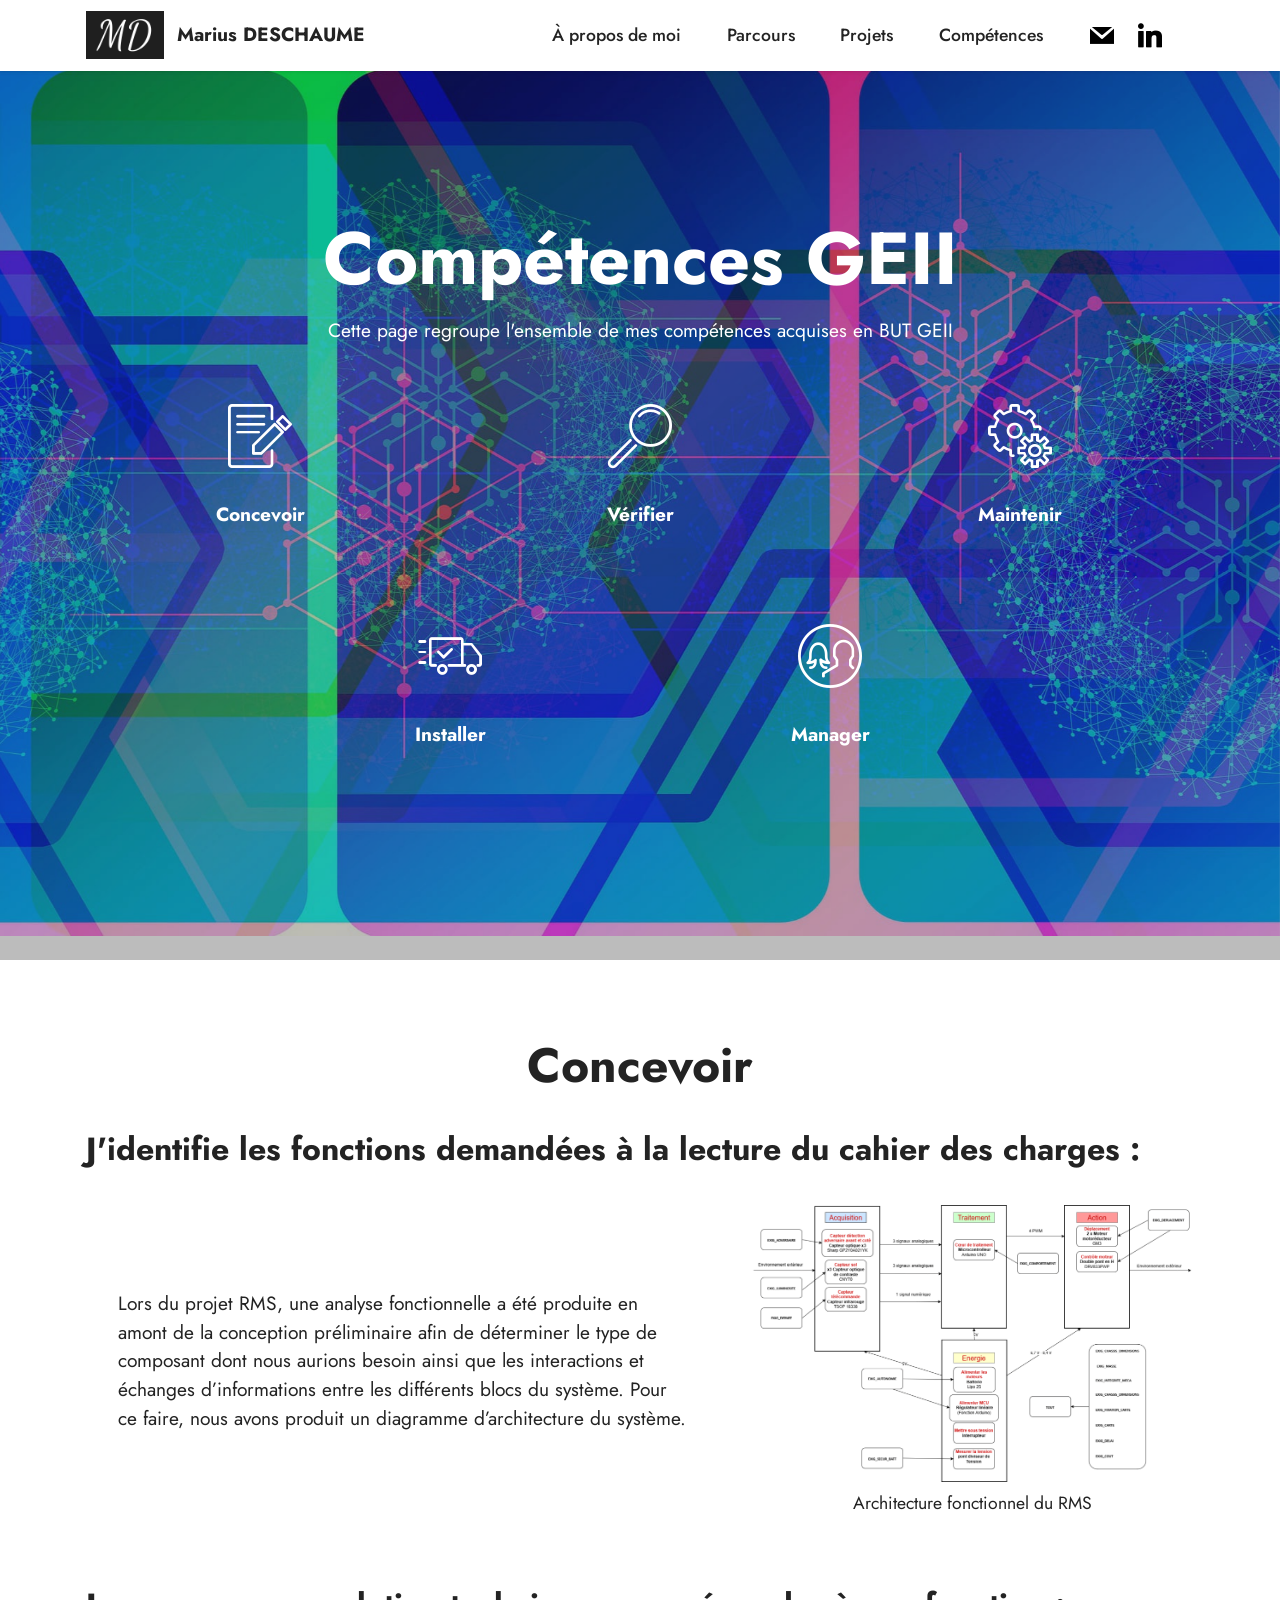
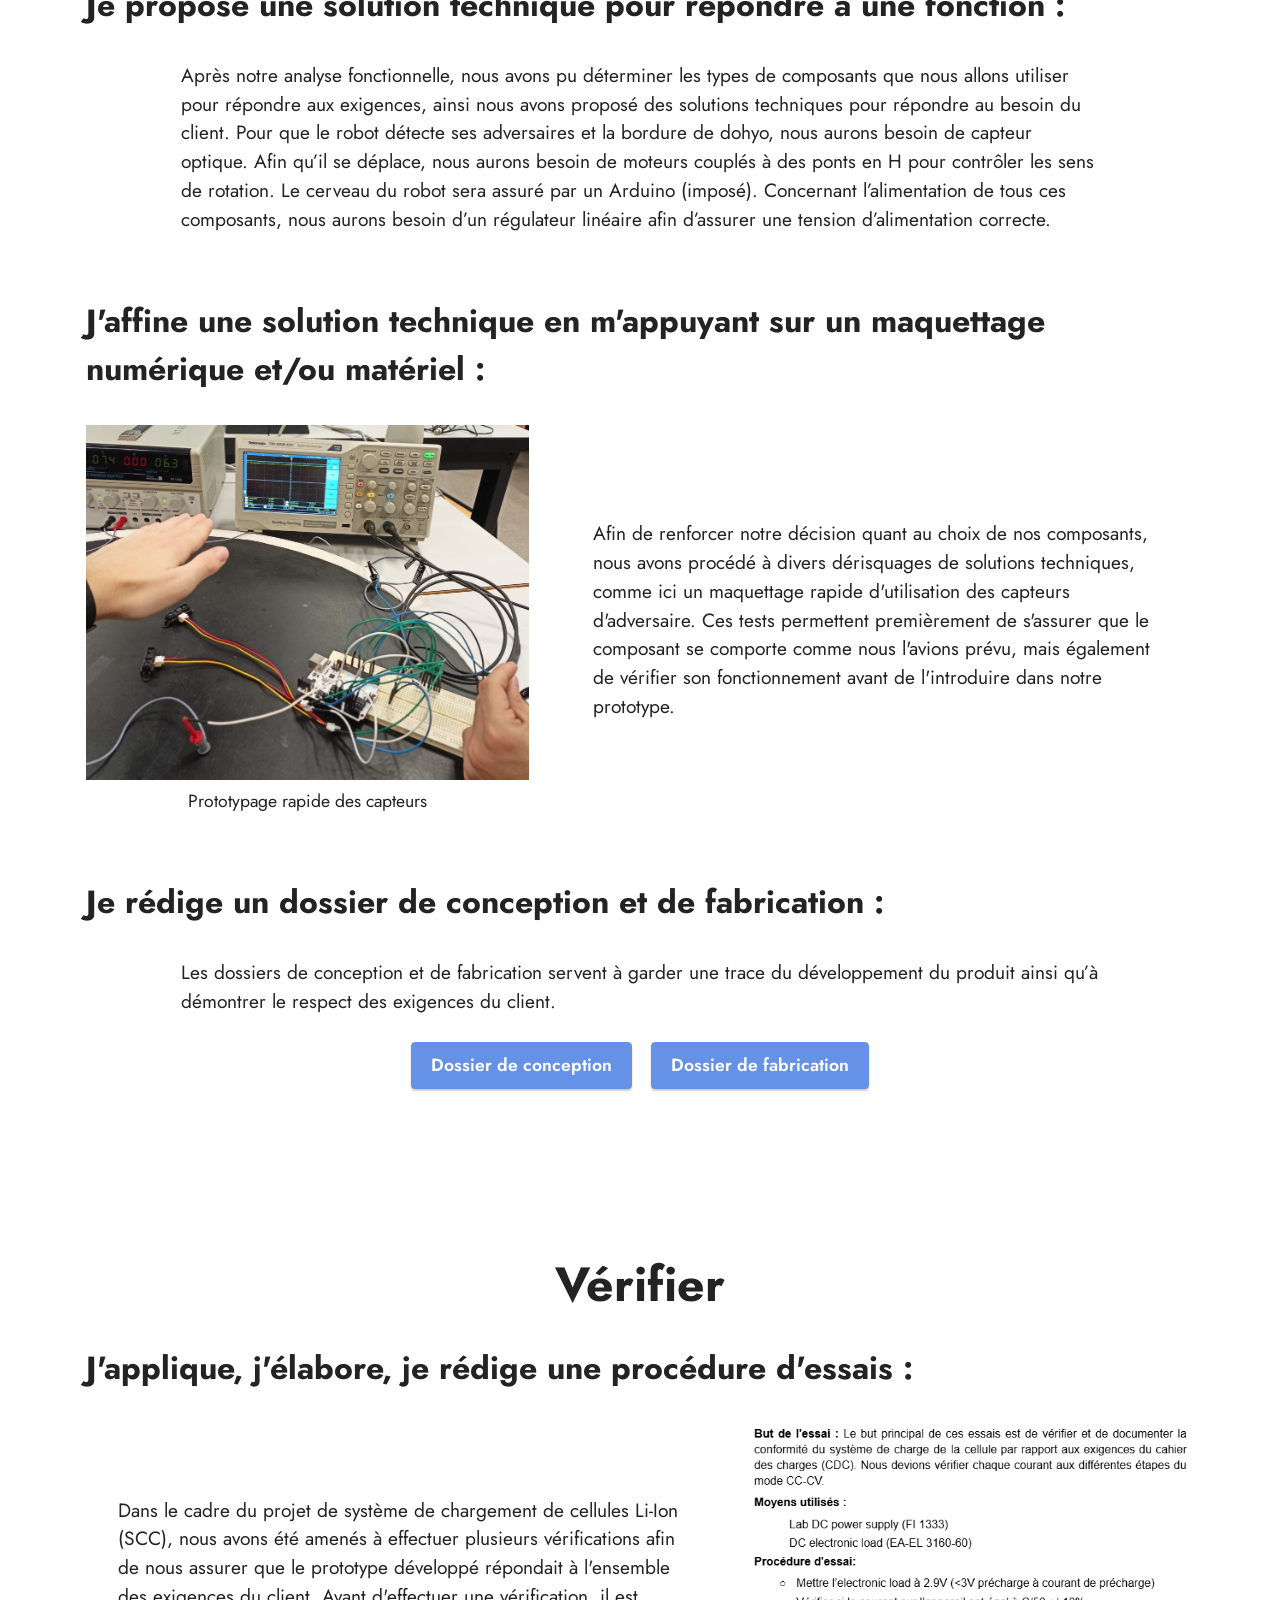
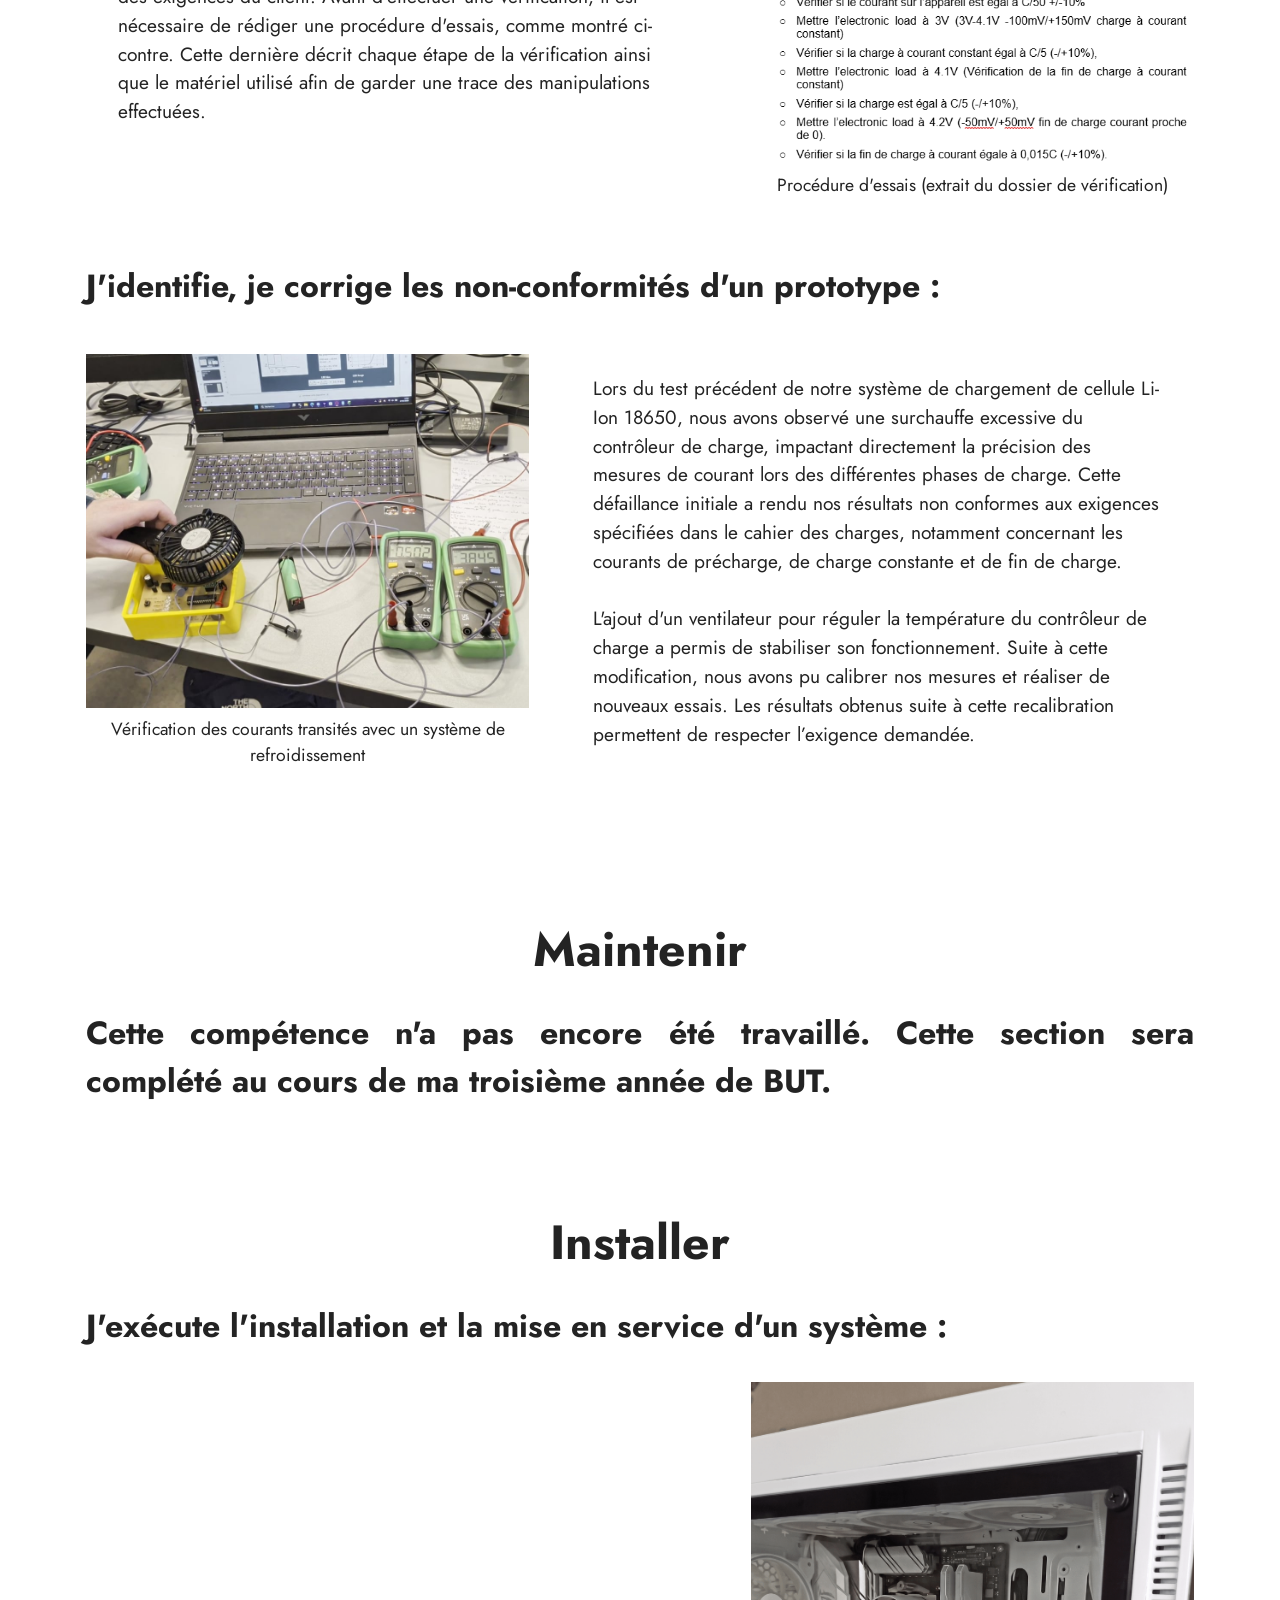
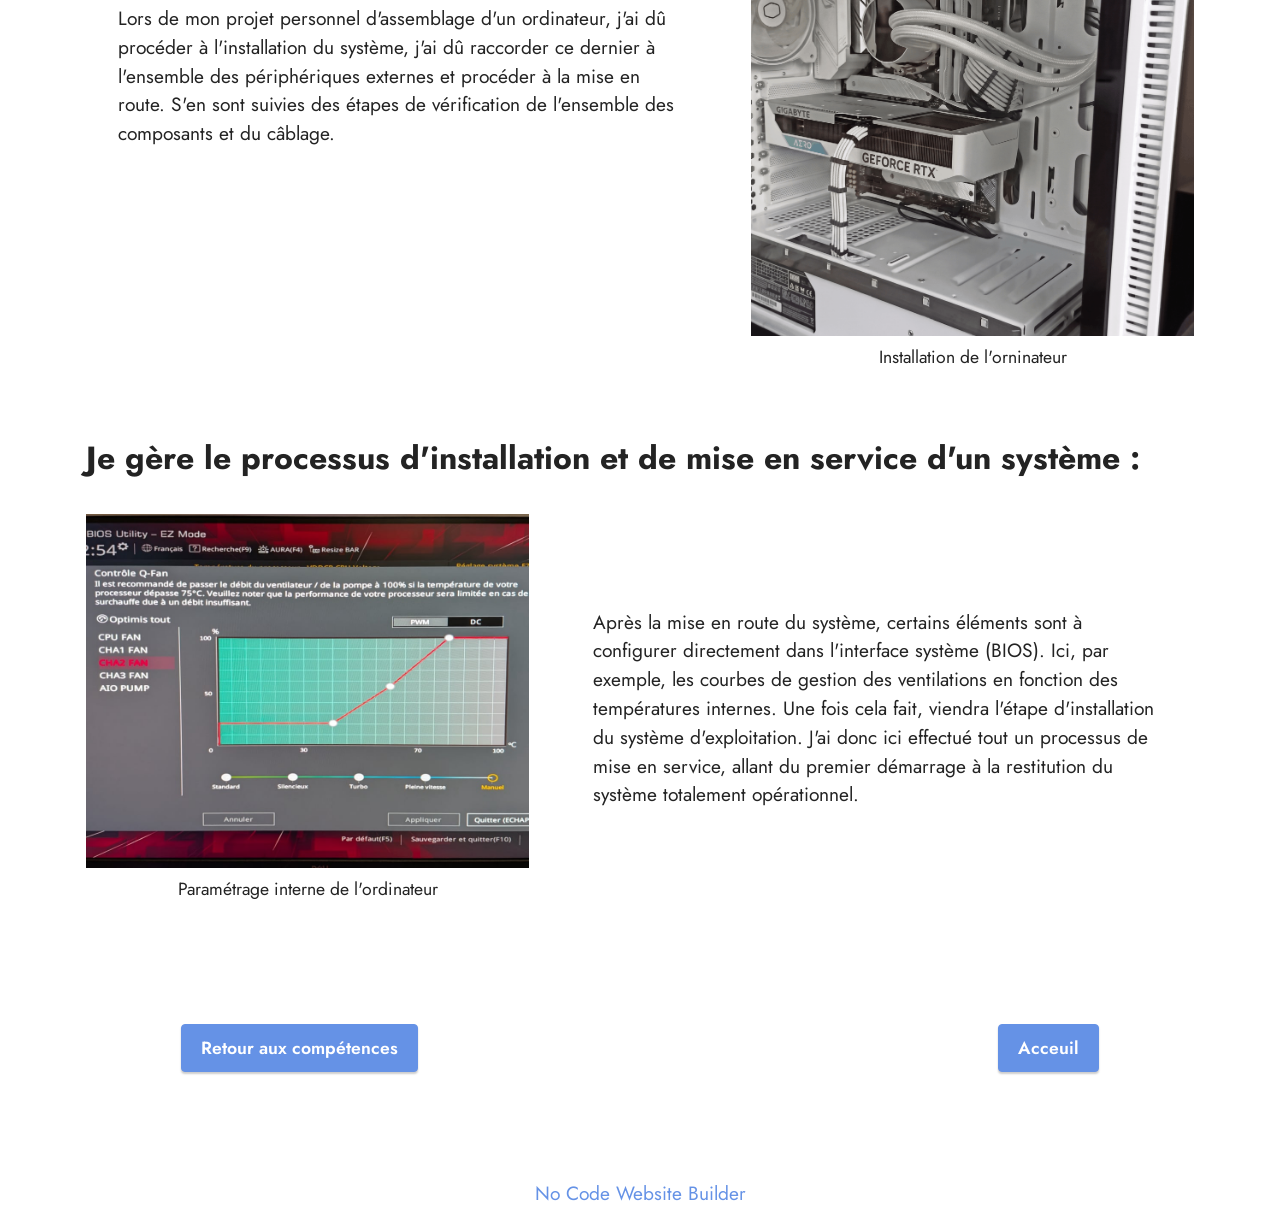
==== commit 8760ec5b: "Portfolio" ====
--- a/CPT.html
+++ b/CPT.html
@@ -19,7 +19,7 @@
   <link rel="stylesheet" href="assets/theme/css/style.css">
   <link rel="preload" href="https://fonts.googleapis.com/css?family=Jost:100,200,300,400,500,600,700,800,900,100i,200i,300i,400i,500i,600i,700i,800i,900i&display=swap" as="style" onload="this.onload=null;this.rel='stylesheet'">
   <noscript><link rel="stylesheet" href="https://fonts.googleapis.com/css?family=Jost:100,200,300,400,500,600,700,800,900,100i,200i,300i,400i,500i,600i,700i,800i,900i&display=swap"></noscript>
-  <link rel="preload" as="style" href="assets/mobirise/css/mbr-additional.css?v=HQ6ZTE"><link rel="stylesheet" href="assets/mobirise/css/mbr-additional.css?v=HQ6ZTE" type="text/css">
+  <link rel="preload" as="style" href="assets/mobirise/css/mbr-additional.css?v=UBIORJ"><link rel="stylesheet" href="assets/mobirise/css/mbr-additional.css?v=UBIORJ" type="text/css">
 
   
   
@@ -51,7 +51,7 @@
                 <ul class="navbar-nav nav-dropdown nav-right" data-app-modern-menu="true"><li class="nav-item"><a class="nav-link link text-black text-primary display-4" href="index.html#testimonials1-6">À propos de moi</a></li>
                     <li class="nav-item"><a class="nav-link link text-black text-primary display-4" href="index.html#timeline3-19">Parcours</a></li>
                     <li class="nav-item"><a class="nav-link link text-black text-primary display-4" href="index.html#slider5-d">Projets</a>
-                    </li></ul>
+                    </li><li class="nav-item"><a class="nav-link link text-black text-primary display-4" href="index.html#features14-2p">Compétences</a></li></ul>
                 <div class="icons-menu">
                     <a class="iconfont-wrapper" href="mailto:ma.deschaume@gmail.com">
                         <span class="p-2 mbr-iconfont socicon-mail socicon"></span>
@@ -106,7 +106,7 @@
                     <div class="item features-without-image col-12 col-md-4">
                         <div class="item-wrapper">
                             <div class="card-box align-center">
-                                <span class="mbr-iconfont mbri-setting"></span>
+                                <a href="CPT.html#content4-3b"><span class="mbr-iconfont mbri-setting"></span></a>
                                 <h4 class="card-title align-center mbr-black mbr-fonts-style display-7">
                                     <strong>Maintenir</strong></h4>
                             </div>
@@ -115,7 +115,7 @@
                     <div class="item features-without-image col-12 col-md-4">
                         <div class="item-wrapper">
                             <div class="card-box align-center">
-                                <span class="mbr-iconfont mbri-delivery"></span>
+                                <a href="CPT.html#content4-3d"><span class="mbr-iconfont mbri-delivery"></span></a>
                                 <h4 class="card-title align-center mbr-black mbr-fonts-style display-7">
                                     <strong>Installer</strong></h4>
                             </div>
@@ -317,16 +317,15 @@
         <div class="row align-items-center">
             <div class="col-12 col-lg-5">
                 <div class="image-wrapper">
-                    <img src="assets/images/5.jpg" alt="Mobirise Website Builder">
-                    <p class="mbr-description mbr-fonts-style mt-2 align-center display-4">
-                        Image Description</p>
+                    <img src="assets/images/capture20dc3a9cran202026-05-2920155648-620x476.png" alt="">
+                    <p class="mbr-description mbr-fonts-style mt-2 align-center display-4">Procédure d'essais (extrait du dossier de vérification)</p>
                 </div>
             </div>
             <div class="col-12 col-lg">
                 <div class="text-wrapper">
                     
                     <p class="mbr-text mbr-fonts-style display-7">
-                        Use Mobirise website building software to create multiple sites for commercial and non-profit projects. Click on the image in this block to replace it. You can add a description below your image, or on the side. If you want to hide some of the text fields, open the Block parameters, and uncheck relevant options.</p>
+                        Dans le cadre du projet de système de chargement de cellules Li-Ion (SCC), nous avons été amenés à effectuer plusieurs vérifications afin de nous assurer que le prototype développé répondait à l'ensemble des exigences du client. Avant d'effectuer une vérification, il est nécessaire de rédiger une procédure d'essais, comme montré ci-contre. Cette dernière décrit chaque étape de la vérification ainsi que le matériel utilisé afin de garder une trace des manipulations effectuées.</p>
                 </div>
             </div>
         </div>
@@ -349,138 +348,140 @@
     </div>
 </section>
 
-<section data-bs-version="5.1" class="features14 cid-vkVxazgDsd" id="features14-2o">
-    
-
-    
-    
-    <div class="container">
-        <div class="row mb-5">
-            <div class="col-12">
-                <h3 class="mbr-section-title align-center mbr-fonts-style display-2"><strong>Mes compétences</strong></h3>
-            </div>
-        </div>
-        <div class="row">
-            
-            
-            <div class="item features-without-image mb-5 col-12 col-md-2 active">
-                <div class="item-wrapper">
-                    <div class="card-box align-center">
-                        <span class="mbr-iconfont mbri-edit"></span>
-                        <h4 class="card-title align-center mbr-black mbr-fonts-style display-7">
-                            <strong>Concevoir</strong></h4>
-                    </div>
-                </div>
-            </div><div class="item features-without-image mb-5 col-12 col-md-2">
-                <div class="item-wrapper">
-                    <div class="card-box align-center">
-                        <span class="mbr-iconfont mbri-search"></span>
-                        <h4 class="card-title align-center mbr-black mbr-fonts-style display-7">
-                            <strong>Vérifier</strong></h4>
-                    </div>
-                </div>
-            </div><div class="item features-without-image mb-5 col-12 col-md-2">
-                <div class="item-wrapper">
-                    <div class="card-box align-center">
-                        <span class="mbr-iconfont mbri-setting"></span>
-                        <h4 class="card-title align-center mbr-black mbr-fonts-style display-7">
-                            <strong>Maintenir</strong></h4>
-                    </div>
-                </div>
-            </div>
-            <div class="item features-without-image mb-5 col-12 col-md-2">
-                <div class="item-wrapper">
-                    <div class="card-box align-center">
-                        <span class="mbr-iconfont mbri-delivery"></span>
-                        <h4 class="card-title align-center mbr-black mbr-fonts-style display-7">
-                            <strong>Installer</strong></h4>
-                    </div>
-                </div>
-            </div>
-            <div class="item features-without-image mb-5 col-12 col-md-2">
-                <div class="item-wrapper">
-                    <div class="card-box align-center">
-                        <span class="mbr-iconfont mbri-users"></span>
-                        <h4 class="card-title align-center mbr-black mbr-fonts-style display-7">
-                            <strong>Manager</strong></h4>
-                    </div>
-                </div>
-            </div>
-            
-        </div>
-    </div>
-</section>
-
-<section data-bs-version="5.1" class="social02 cid-vkVmOqhAcx" id="social02-2m">
-	
-
-	
-	
-	<div class="container">
-		<div class="row justify-content-center">
-			<div class="col-12 content-head">
-				<div class="mb-5">
-					<h5 class="mbr-section-title mbr-fonts-style align-center mb-0 display-2">
-						<strong>Compétences&nbsp;développées</strong></h5>
-					
-				</div>
-			</div>
-		</div>
-		<div class="row">
-			<div class="item features-without-image col-12 col-md-6 col-lg-4 active">
-				<div class="item-wrapper">
-					<span class="mbr-iconfont m-auto mbri-edit"></span>
-					<div class="card-box">
-						<h4 class="card-title mbr-fonts-style mb-1 display-7">
-							<strong>Concevoir</strong></h4>
-						<h5 class="card-text mbr-fonts-style display-7">Voir la compétence</h5>
-					</div>
-				</div>
-			</div>
-			<div class="item features-without-image col-12 col-md-6 col-lg-4">
-				<div class="item-wrapper">
-					<span class="mbr-iconfont m-auto mbri-search"></span>
-					<div class="card-box">
-						<h4 class="card-title mbr-fonts-style mb-1 display-7">
-							<strong>Vérifier</strong></h4>
-						<h5 class="card-text mbr-fonts-style display-7">Voir la compétence</h5>
-					</div>
-				</div>
-			</div>
-			<div class="item features-without-image col-12 col-md-6 col-lg-4">
-				<div class="item-wrapper">
-					<span class="mbr-iconfont m-auto mbri-setting"></span>
-					<div class="card-box">
-						<h4 class="card-title mbr-fonts-style mb-1 display-7">
-							<strong>Maintenir</strong></h4>
-						<h5 class="card-text mbr-fonts-style display-7">Voir la compétence</h5>
-					</div>
-				</div>
-			</div>
-			<div class="item features-without-image col-12 col-md-6 col-lg-4">
-				<div class="item-wrapper">
-					<span class="mbr-iconfont m-auto mbri-delivery"></span>
-					<div class="card-box">
-						<h4 class="card-title mbr-fonts-style mb-1 display-7">
-							<strong>Installer</strong></h4>
-						<h5 class="card-text mbr-fonts-style display-7">Voir la compétence</h5>
-					</div>
-				</div>
-			</div><div class="item features-without-image col-12 col-md-6 col-lg-4">
-				<div class="item-wrapper">
-					<span class="mbr-iconfont m-auto mbri-users"></span>
-					<div class="card-box">
-						<h4 class="card-title mbr-fonts-style mb-1 display-7">
-							<strong>Manager</strong></h4>
-						<h5 class="card-text mbr-fonts-style display-7">Voir la compétence</h5>
-					</div>
-				</div>
-			</div>
-			
-			
-		</div>
-	</div>
-</section><section class="display-7" style="padding: 0;align-items: center;justify-content: center;flex-wrap: wrap;    align-content: center;display: flex;position: relative;height: 4rem;"><a href="https://mobiri.se/" style="flex: 1 1;height: 4rem;position: absolute;width: 100%;z-index: 1;"><img alt="" style="height: 4rem;" src="[data-uri]"></a><p style="margin: 0;text-align: center;" class="display-7">&#8204;</p><a style="z-index:1" href="https://mobirise.com/html-builder.html">HTML Website Maker</a></section><script src="assets/bootstrap/js/bootstrap.bundle.min.js"></script>  <script src="assets/parallax/jarallax.js"></script>  <script src="assets/smoothscroll/smooth-scroll.js"></script>  <script src="assets/ytplayer/index.js"></script>  <script src="assets/vimeoplayer/player.js"></script>  <script src="assets/dropdown/js/navbar-dropdown.js"></script>  <script src="assets/theme/js/script.js"></script>  
+<section data-bs-version="5.1" class="image1 cid-vl1bSBx30z" id="image1-3a">
+    
+
+    
+    
+
+    <div class="container">
+        <div class="row align-items-center">
+            <div class="col-12 col-lg-5">
+                <div class="image-wrapper">
+                    <img src="assets/images/vc3a9rrif20chaleur20scc-1036x828.jpg" alt="">
+                    <p class="mbr-description mbr-fonts-style pt-2 align-center display-4">Vérification des courants transités avec un système de refroidissement</p>
+                </div>
+            </div>
+            <div class="col-12 col-lg">
+                <div class="text-wrapper">
+                    
+                    <p class="mbr-text mbr-fonts-style display-7">Lors du test précédent de notre système de chargement de cellule Li-Ion 18650, nous avons observé une surchauffe excessive du contrôleur de charge, impactant directement la précision des mesures de courant lors des différentes phases de charge. Cette défaillance initiale a rendu nos résultats non conformes aux exigences spécifiées dans le cahier des charges, notamment concernant les courants de précharge, de charge constante et de fin de charge.<br><br>L'ajout d'un ventilateur pour réguler la température du contrôleur de charge a permis de stabiliser son fonctionnement. Suite à cette modification, nous avons pu calibrer nos mesures et réaliser de nouveaux essais. Les résultats obtenus suite à cette recalibration permettent de respecter l’exigence demandée.<br></p>
+                </div>
+            </div>
+        </div>
+    </div>
+</section>
+
+<section data-bs-version="5.1" class="content4 cid-vl1dCbR1sY" id="content4-3b">
+    
+
+    
+    
+    <div class="container">
+        <div class="row justify-content-center">
+            <div class="title col-md-12 col-lg-12">
+                <h3 class="mbr-section-title mbr-fonts-style align-center mb-4 display-2">
+                    <strong>Maintenir</strong></h3>
+                <h4 class="mbr-section-subtitle align-center mbr-fonts-style mb-4 display-5"><strong>Cette compétence n'a pas encore été travaillé. Cette section sera complété au cours de ma troisième année de BUT.</strong></h4>
+                
+            </div>
+        </div>
+    </div>
+</section>
+
+<section data-bs-version="5.1" class="content4 cid-vl1f4SmyZf" id="content4-3d">
+    
+
+    
+    
+    <div class="container">
+        <div class="row justify-content-center">
+            <div class="title col-md-12 col-lg-12">
+                <h3 class="mbr-section-title mbr-fonts-style align-center mb-4 display-2">
+                    <strong>Installer</strong></h3>
+                <h4 class="mbr-section-subtitle align-center mbr-fonts-style mb-4 display-5"><strong>J'exécute l'installation et la mise en service d'un système :</strong></h4>
+                
+            </div>
+        </div>
+    </div>
+</section>
+
+<section data-bs-version="5.1" class="image2 cid-vl2TfxD0bg" id="image2-3e">
+    
+
+    
+    
+
+    <div class="container">
+        <div class="row align-items-center">
+            <div class="col-12 col-lg-5">
+                <div class="image-wrapper">
+                    <img src="assets/images/insta20boitier20pc2-1036x1295.png" alt="">
+                    <p class="mbr-description mbr-fonts-style mt-2 align-center display-4">Installation de l'orninateur</p>
+                </div>
+            </div>
+            <div class="col-12 col-lg">
+                <div class="text-wrapper">
+                    
+                    <p class="mbr-text mbr-fonts-style display-7">
+                        Lors de mon projet personnel d'assemblage d'un ordinateur, j'ai dû procéder à l'installation du système, j'ai dû raccorder ce dernier à l'ensemble des périphériques externes et procéder à la mise en route. S'en sont suivies des étapes de vérification de l'ensemble des composants et du câblage.</p>
+                </div>
+            </div>
+        </div>
+    </div>
+</section>
+
+<section data-bs-version="5.1" class="content4 cid-vl1eB5zckm" id="content4-3c">
+    
+
+    
+    
+    <div class="container">
+        <div class="row justify-content-center">
+            <div class="title col-md-12 col-lg-12">
+                
+                <h4 class="mbr-section-subtitle align-center mbr-fonts-style mb-4 display-5"><strong>Je gère le processus d'installation et de mise en service d'un système :</strong></h4>
+                
+            </div>
+        </div>
+    </div>
+</section>
+
+<section data-bs-version="5.1" class="image1 cid-vl2VAzwDt6" id="image1-3f">
+    
+
+    
+    
+
+    <div class="container">
+        <div class="row align-items-center">
+            <div class="col-12 col-lg-5">
+                <div class="image-wrapper">
+                    <img src="assets/images/bios220pc-1036x828.jpg" alt="">
+                    <p class="mbr-description mbr-fonts-style pt-2 align-center display-4">Paramétrage interne de l'ordinateur</p>
+                </div>
+            </div>
+            <div class="col-12 col-lg">
+                <div class="text-wrapper">
+                    
+                    <p class="mbr-text mbr-fonts-style display-7">Après la mise en route du système, certains éléments sont à configurer directement dans l'interface système (BIOS). Ici, par exemple, les courbes de gestion des ventilations en fonction des températures internes. Une fois cela fait, viendra l'étape d'installation du système d'exploitation. J'ai donc ici effectué tout un processus de mise en service, allant du premier démarrage à la restitution du système totalement opérationnel.</p>
+                </div>
+            </div>
+        </div>
+    </div>
+</section>
+
+<section data-bs-version="5.1" class="content12 cid-vl2XarheRm" id="content12-3g">
+    
+    <div class="container">
+        <div class="row justify-content-center">
+            <div class="col-md-12 col-lg-10">
+                <div class="mbr-section-btn align-center"><a class="btn btn-primary display-4" href="CPT.html#header19-2s">Retour aux compétences</a>
+                    <a class="btn btn-primary display-4" href="index.html">Acceuil</a></div>
+            </div>
+        </div>
+    </div>
+</section><section class="display-7" style="padding: 0;align-items: center;justify-content: center;flex-wrap: wrap;    align-content: center;display: flex;position: relative;height: 4rem;"><a href="https://mobiri.se/" style="flex: 1 1;height: 4rem;position: absolute;width: 100%;z-index: 1;"><img alt="" style="height: 4rem;" src="[data-uri]"></a><p style="margin: 0;text-align: center;" class="display-7">&#8204;</p><a style="z-index:1" href="https://mobirise.com/builder/no-code-website-builder.html">No Code Website Builder</a></section><script src="assets/bootstrap/js/bootstrap.bundle.min.js"></script>  <script src="assets/parallax/jarallax.js"></script>  <script src="assets/smoothscroll/smooth-scroll.js"></script>  <script src="assets/ytplayer/index.js"></script>  <script src="assets/dropdown/js/navbar-dropdown.js"></script>  <script src="assets/vimeoplayer/player.js"></script>  <script src="assets/theme/js/script.js"></script>  
   
   
 </body>
--- a/assets/mobirise/css/mbr-additional.css
+++ b/assets/mobirise/css/mbr-additional.css
@@ -2319,6 +2319,41 @@
 .cid-vk5YpVqkc4 H6 {
   text-align: center;
 }
+.cid-vl2YUOMGgH {
+  padding-top: 6rem;
+  padding-bottom: 6rem;
+  background-color: #ffffff;
+}
+.cid-vl2YUOMGgH .mbr-fallback-image.disabled {
+  display: none;
+}
+.cid-vl2YUOMGgH .mbr-fallback-image {
+  display: block;
+  background-size: cover;
+  background-position: center center;
+  width: 100%;
+  height: 100%;
+  position: absolute;
+  top: 0;
+}
+.cid-vl2YUOMGgH .item-wrapper {
+  display: flex;
+  margin-bottom: 2rem;
+  border-radius: 0 !important;
+}
+@media (max-width: 767px) {
+  .cid-vl2YUOMGgH .item-wrapper {
+    margin-bottom: 1rem;
+  }
+}
+.cid-vl2YUOMGgH .mbr-iconfont {
+  font-size: 3rem;
+  color: #2299aa;
+  padding-right: 2rem;
+}
+.cid-vl2YUOMGgH .content-head {
+  max-width: 800px;
+}
 .cid-vkbPjCXZgX {
   padding-top: 0rem;
   padding-bottom: 5rem;
@@ -3191,6 +3226,41 @@
 .cid-vjItQI2u60 H6 {
   text-align: center;
 }
+.cid-vl2YYSfbG8 {
+  padding-top: 6rem;
+  padding-bottom: 6rem;
+  background-color: #ffffff;
+}
+.cid-vl2YYSfbG8 .mbr-fallback-image.disabled {
+  display: none;
+}
+.cid-vl2YYSfbG8 .mbr-fallback-image {
+  display: block;
+  background-size: cover;
+  background-position: center center;
+  width: 100%;
+  height: 100%;
+  position: absolute;
+  top: 0;
+}
+.cid-vl2YYSfbG8 .item-wrapper {
+  display: flex;
+  margin-bottom: 2rem;
+  border-radius: 0 !important;
+}
+@media (max-width: 767px) {
+  .cid-vl2YYSfbG8 .item-wrapper {
+    margin-bottom: 1rem;
+  }
+}
+.cid-vl2YYSfbG8 .mbr-iconfont {
+  font-size: 3rem;
+  color: #2299aa;
+  padding-right: 2rem;
+}
+.cid-vl2YYSfbG8 .content-head {
+  max-width: 800px;
+}
 .cid-vkbMnrnsMI {
   padding-top: 0rem;
   padding-bottom: 5rem;
@@ -4005,6 +4075,41 @@
 .cid-vkLjSF0H1Y H6 {
   text-align: center;
 }
+.cid-vl2YL083sT {
+  padding-top: 6rem;
+  padding-bottom: 6rem;
+  background-color: #ffffff;
+}
+.cid-vl2YL083sT .mbr-fallback-image.disabled {
+  display: none;
+}
+.cid-vl2YL083sT .mbr-fallback-image {
+  display: block;
+  background-size: cover;
+  background-position: center center;
+  width: 100%;
+  height: 100%;
+  position: absolute;
+  top: 0;
+}
+.cid-vl2YL083sT .item-wrapper {
+  display: flex;
+  margin-bottom: 2rem;
+  border-radius: 0 !important;
+}
+@media (max-width: 767px) {
+  .cid-vl2YL083sT .item-wrapper {
+    margin-bottom: 1rem;
+  }
+}
+.cid-vl2YL083sT .mbr-iconfont {
+  font-size: 3rem;
+  color: #2299aa;
+  padding-right: 2rem;
+}
+.cid-vl2YL083sT .content-head {
+  max-width: 800px;
+}
 .cid-vkLjSFlXsG {
   padding-top: 0rem;
   padding-bottom: 5rem;
@@ -4877,6 +4982,41 @@
 .cid-vkKh07rp8Z H6 {
   text-align: center;
 }
+.cid-vl2Z6n9UjO {
+  padding-top: 6rem;
+  padding-bottom: 6rem;
+  background-color: #ffffff;
+}
+.cid-vl2Z6n9UjO .mbr-fallback-image.disabled {
+  display: none;
+}
+.cid-vl2Z6n9UjO .mbr-fallback-image {
+  display: block;
+  background-size: cover;
+  background-position: center center;
+  width: 100%;
+  height: 100%;
+  position: absolute;
+  top: 0;
+}
+.cid-vl2Z6n9UjO .item-wrapper {
+  display: flex;
+  margin-bottom: 2rem;
+  border-radius: 0 !important;
+}
+@media (max-width: 767px) {
+  .cid-vl2Z6n9UjO .item-wrapper {
+    margin-bottom: 1rem;
+  }
+}
+.cid-vl2Z6n9UjO .mbr-iconfont {
+  font-size: 3rem;
+  color: #2299aa;
+  padding-right: 2rem;
+}
+.cid-vl2Z6n9UjO .content-head {
+  max-width: 800px;
+}
 .cid-vkKh07UDda {
   padding-top: 0rem;
   padding-bottom: 5rem;
@@ -5749,6 +5889,41 @@
 .cid-vkgU8Kogz4 H6 {
   text-align: center;
 }
+.cid-vl2Zb0RRFR {
+  padding-top: 6rem;
+  padding-bottom: 6rem;
+  background-color: #ffffff;
+}
+.cid-vl2Zb0RRFR .mbr-fallback-image.disabled {
+  display: none;
+}
+.cid-vl2Zb0RRFR .mbr-fallback-image {
+  display: block;
+  background-size: cover;
+  background-position: center center;
+  width: 100%;
+  height: 100%;
+  position: absolute;
+  top: 0;
+}
+.cid-vl2Zb0RRFR .item-wrapper {
+  display: flex;
+  margin-bottom: 2rem;
+  border-radius: 0 !important;
+}
+@media (max-width: 767px) {
+  .cid-vl2Zb0RRFR .item-wrapper {
+    margin-bottom: 1rem;
+  }
+}
+.cid-vl2Zb0RRFR .mbr-iconfont {
+  font-size: 3rem;
+  color: #2299aa;
+  padding-right: 2rem;
+}
+.cid-vl2Zb0RRFR .content-head {
+  max-width: 800px;
+}
 .cid-vkgU8KQdmy {
   padding-top: 0rem;
   padding-bottom: 5rem;
@@ -5758,62 +5933,6 @@
   justify-content: space-between;
   display: flex;
   flex-wrap: wrap;
-}
-.cid-vkWQfUtTZX {
-  background-image: url("../../../assets/images/mbr-1-1920x1280.jpg");
-}
-.cid-vkWQfUtTZX .mbr-fallback-image.disabled {
-  display: none;
-}
-.cid-vkWQfUtTZX .mbr-fallback-image {
-  display: block;
-  background-size: cover;
-  background-position: center center;
-  width: 100%;
-  height: 100%;
-  position: absolute;
-  top: 0;
-}
-.cid-vkWQfUtTZX .icons-media-container {
-  display: flex;
-  -webkit-justify-content: center;
-  justify-content: center;
-  -webkit-flex-direction: row;
-  flex-direction: row;
-  -webkit-flex-wrap: wrap;
-  flex-wrap: wrap;
-  padding-top: 4rem;
-}
-.cid-vkWQfUtTZX .icons-media-container .mbr-iconfont {
-  font-size: 96px;
-  color: #ffffff;
-}
-.cid-vkWQfUtTZX .icons-media-container .icon-block {
-  padding-bottom: 1rem;
-}
-.cid-vkWQfUtTZX .mbr-text {
-  color: #ffffff;
-}
-.cid-vkWQfUtTZX .card {
-  padding-bottom: 1.5rem;
-}
-.cid-vkWQfUtTZX .item-wrapper {
-  min-height: 220px;
-  transition: all 0.3s;
-  border-radius: 4px;
-  padding: 1rem;
-  display: flex;
-  justify-content: center;
-  align-items: center;
-}
-.cid-vkWQfUtTZX .item-wrapper .mbr-iconfont {
-  display: block;
-  font-size: 4rem;
-  color: #ffffff;
-  margin-bottom: 2rem;
-}
-.cid-vkWQfUtTZX .item-wrapper .card-title {
-  color: #ffffff;
 }
 .cid-vi6H26HXy5 {
   z-index: 1000;
@@ -6189,6 +6308,62 @@
     left: -1rem;
   }
 }
+.cid-vkWQfUtTZX {
+  background-image: url("../../../assets/images/mbr-1-1920x1280.jpg");
+}
+.cid-vkWQfUtTZX .mbr-fallback-image.disabled {
+  display: none;
+}
+.cid-vkWQfUtTZX .mbr-fallback-image {
+  display: block;
+  background-size: cover;
+  background-position: center center;
+  width: 100%;
+  height: 100%;
+  position: absolute;
+  top: 0;
+}
+.cid-vkWQfUtTZX .icons-media-container {
+  display: flex;
+  -webkit-justify-content: center;
+  justify-content: center;
+  -webkit-flex-direction: row;
+  flex-direction: row;
+  -webkit-flex-wrap: wrap;
+  flex-wrap: wrap;
+  padding-top: 4rem;
+}
+.cid-vkWQfUtTZX .icons-media-container .mbr-iconfont {
+  font-size: 96px;
+  color: #ffffff;
+}
+.cid-vkWQfUtTZX .icons-media-container .icon-block {
+  padding-bottom: 1rem;
+}
+.cid-vkWQfUtTZX .mbr-text {
+  color: #ffffff;
+}
+.cid-vkWQfUtTZX .card {
+  padding-bottom: 1.5rem;
+}
+.cid-vkWQfUtTZX .item-wrapper {
+  min-height: 220px;
+  transition: all 0.3s;
+  border-radius: 4px;
+  padding: 1rem;
+  display: flex;
+  justify-content: center;
+  align-items: center;
+}
+.cid-vkWQfUtTZX .item-wrapper .mbr-iconfont {
+  display: block;
+  font-size: 4rem;
+  color: #ffffff;
+  margin-bottom: 2rem;
+}
+.cid-vkWQfUtTZX .item-wrapper .card-title {
+  color: #ffffff;
+}
 .cid-vkWSwn16uz {
   padding-top: 5rem;
   padding-bottom: 0rem;
@@ -6420,15 +6595,15 @@
 .cid-vkXflEkog1 .mbr-section-subtitle {
   text-align: justify;
 }
-.cid-vkVxazgDsd {
-  padding-top: 4rem;
-  padding-bottom: 4rem;
+.cid-vl1bSBx30z {
+  padding-top: 0rem;
+  padding-bottom: 3rem;
   background-color: #ffffff;
 }
-.cid-vkVxazgDsd .mbr-fallback-image.disabled {
+.cid-vl1bSBx30z .mbr-fallback-image.disabled {
   display: none;
 }
-.cid-vkVxazgDsd .mbr-fallback-image {
+.cid-vl1bSBx30z .mbr-fallback-image {
   display: block;
   background-size: cover;
   background-position: center center;
@@ -6437,41 +6612,28 @@
   position: absolute;
   top: 0;
 }
-.cid-vkVxazgDsd .card-box {
-  z-index: 10;
-  position: relative;
-}
-@media (min-width: 1500px) {
-  .cid-vkVxazgDsd .container {
-    max-width: 1400px;
-  }
-}
-.cid-vkVxazgDsd .card {
-  margin: auto;
-}
-.cid-vkVxazgDsd .mbr-iconfont {
-  display: block;
-  font-size: 5rem;
-  color: #2299aa;
-  margin-bottom: 2rem;
-}
-.cid-vkVxazgDsd .item-wrapper {
-  display: flex;
-  justify-content: center;
-  align-items: center;
-}
-.cid-vkVxazgDsd .row {
-  justify-content: center;
-}
-.cid-vkVmOqhAcx {
-  padding-top: 6rem;
-  padding-bottom: 6rem;
+@media (max-width: 991px) {
+  .cid-vl1bSBx30z .image-wrapper {
+    margin-bottom: 1rem;
+  }
+}
+.cid-vl1bSBx30z img {
+  width: 100%;
+}
+@media (min-width: 992px) {
+  .cid-vl1bSBx30z .text-wrapper {
+    padding: 2rem;
+  }
+}
+.cid-vl1dCbR1sY {
+  padding-top: 5rem;
+  padding-bottom: 0rem;
   background-color: #ffffff;
 }
-.cid-vkVmOqhAcx .mbr-fallback-image.disabled {
+.cid-vl1dCbR1sY .mbr-fallback-image.disabled {
   display: none;
 }
-.cid-vkVmOqhAcx .mbr-fallback-image {
+.cid-vl1dCbR1sY .mbr-fallback-image {
   display: block;
   background-size: cover;
   background-position: center center;
@@ -6480,21 +6642,119 @@
   position: absolute;
   top: 0;
 }
-.cid-vkVmOqhAcx .item-wrapper {
-  display: flex;
-  margin-bottom: 2rem;
-  border-radius: 0 !important;
-}
-@media (max-width: 767px) {
-  .cid-vkVmOqhAcx .item-wrapper {
+.cid-vl1dCbR1sY .mbr-section-subtitle {
+  text-align: justify;
+}
+.cid-vl1f4SmyZf {
+  padding-top: 5rem;
+  padding-bottom: 0rem;
+  background-color: #ffffff;
+}
+.cid-vl1f4SmyZf .mbr-fallback-image.disabled {
+  display: none;
+}
+.cid-vl1f4SmyZf .mbr-fallback-image {
+  display: block;
+  background-size: cover;
+  background-position: center center;
+  width: 100%;
+  height: 100%;
+  position: absolute;
+  top: 0;
+}
+.cid-vl1f4SmyZf .mbr-section-subtitle {
+  text-align: justify;
+}
+.cid-vl2TfxD0bg {
+  padding-top: 0rem;
+  padding-bottom: 3rem;
+  background-color: #ffffff;
+}
+.cid-vl2TfxD0bg .mbr-fallback-image.disabled {
+  display: none;
+}
+.cid-vl2TfxD0bg .mbr-fallback-image {
+  display: block;
+  background-size: cover;
+  background-position: center center;
+  width: 100%;
+  height: 100%;
+  position: absolute;
+  top: 0;
+}
+@media (max-width: 991px) {
+  .cid-vl2TfxD0bg .image-wrapper {
     margin-bottom: 1rem;
   }
 }
-.cid-vkVmOqhAcx .mbr-iconfont {
-  font-size: 3rem;
-  color: #2299aa;
-  padding-right: 2rem;
-}
-.cid-vkVmOqhAcx .content-head {
-  max-width: 800px;
-}
+.cid-vl2TfxD0bg .row {
+  flex-direction: row-reverse;
+}
+.cid-vl2TfxD0bg img {
+  width: 100%;
+}
+@media (min-width: 992px) {
+  .cid-vl2TfxD0bg .text-wrapper {
+    padding: 2rem;
+  }
+}
+.cid-vl1eB5zckm {
+  padding-top: 0rem;
+  padding-bottom: 0rem;
+  background-color: #ffffff;
+}
+.cid-vl1eB5zckm .mbr-fallback-image.disabled {
+  display: none;
+}
+.cid-vl1eB5zckm .mbr-fallback-image {
+  display: block;
+  background-size: cover;
+  background-position: center center;
+  width: 100%;
+  height: 100%;
+  position: absolute;
+  top: 0;
+}
+.cid-vl1eB5zckm .mbr-section-subtitle {
+  text-align: justify;
+}
+.cid-vl2VAzwDt6 {
+  padding-top: 0rem;
+  padding-bottom: 3rem;
+  background-color: #ffffff;
+}
+.cid-vl2VAzwDt6 .mbr-fallback-image.disabled {
+  display: none;
+}
+.cid-vl2VAzwDt6 .mbr-fallback-image {
+  display: block;
+  background-size: cover;
+  background-position: center center;
+  width: 100%;
+  height: 100%;
+  position: absolute;
+  top: 0;
+}
+@media (max-width: 991px) {
+  .cid-vl2VAzwDt6 .image-wrapper {
+    margin-bottom: 1rem;
+  }
+}
+.cid-vl2VAzwDt6 img {
+  width: 100%;
+}
+@media (min-width: 992px) {
+  .cid-vl2VAzwDt6 .text-wrapper {
+    padding: 2rem;
+  }
+}
+.cid-vl2XarheRm {
+  padding-top: 3rem;
+  padding-bottom: 5rem;
+  background-color: #ffffff;
+}
+.cid-vl2XarheRm .mbr-section-btn {
+  justify-content: space-between;
+  display: flex;
+  flex-wrap: wrap;
+}
--- a/assets/mobirise/css/mbr-additional.css
+++ b/assets/mobirise/css/mbr-additional.css
@@ -2319,6 +2319,41 @@
 .cid-vk5YpVqkc4 H6 {
   text-align: center;
 }
+.cid-vl2YUOMGgH {
+  padding-top: 6rem;
+  padding-bottom: 6rem;
+  background-color: #ffffff;
+}
+.cid-vl2YUOMGgH .mbr-fallback-image.disabled {
+  display: none;
+}
+.cid-vl2YUOMGgH .mbr-fallback-image {
+  display: block;
+  background-size: cover;
+  background-position: center center;
+  width: 100%;
+  height: 100%;
+  position: absolute;
+  top: 0;
+}
+.cid-vl2YUOMGgH .item-wrapper {
+  display: flex;
+  margin-bottom: 2rem;
+  border-radius: 0 !important;
+}
+@media (max-width: 767px) {
+  .cid-vl2YUOMGgH .item-wrapper {
+    margin-bottom: 1rem;
+  }
+}
+.cid-vl2YUOMGgH .mbr-iconfont {
+  font-size: 3rem;
+  color: #2299aa;
+  padding-right: 2rem;
+}
+.cid-vl2YUOMGgH .content-head {
+  max-width: 800px;
+}
 .cid-vkbPjCXZgX {
   padding-top: 0rem;
   padding-bottom: 5rem;
@@ -3191,6 +3226,41 @@
 .cid-vjItQI2u60 H6 {
   text-align: center;
 }
+.cid-vl2YYSfbG8 {
+  padding-top: 6rem;
+  padding-bottom: 6rem;
+  background-color: #ffffff;
+}
+.cid-vl2YYSfbG8 .mbr-fallback-image.disabled {
+  display: none;
+}
+.cid-vl2YYSfbG8 .mbr-fallback-image {
+  display: block;
+  background-size: cover;
+  background-position: center center;
+  width: 100%;
+  height: 100%;
+  position: absolute;
+  top: 0;
+}
+.cid-vl2YYSfbG8 .item-wrapper {
+  display: flex;
+  margin-bottom: 2rem;
+  border-radius: 0 !important;
+}
+@media (max-width: 767px) {
+  .cid-vl2YYSfbG8 .item-wrapper {
+    margin-bottom: 1rem;
+  }
+}
+.cid-vl2YYSfbG8 .mbr-iconfont {
+  font-size: 3rem;
+  color: #2299aa;
+  padding-right: 2rem;
+}
+.cid-vl2YYSfbG8 .content-head {
+  max-width: 800px;
+}
 .cid-vkbMnrnsMI {
   padding-top: 0rem;
   padding-bottom: 5rem;
@@ -4005,6 +4075,41 @@
 .cid-vkLjSF0H1Y H6 {
   text-align: center;
 }
+.cid-vl2YL083sT {
+  padding-top: 6rem;
+  padding-bottom: 6rem;
+  background-color: #ffffff;
+}
+.cid-vl2YL083sT .mbr-fallback-image.disabled {
+  display: none;
+}
+.cid-vl2YL083sT .mbr-fallback-image {
+  display: block;
+  background-size: cover;
+  background-position: center center;
+  width: 100%;
+  height: 100%;
+  position: absolute;
+  top: 0;
+}
+.cid-vl2YL083sT .item-wrapper {
+  display: flex;
+  margin-bottom: 2rem;
+  border-radius: 0 !important;
+}
+@media (max-width: 767px) {
+  .cid-vl2YL083sT .item-wrapper {
+    margin-bottom: 1rem;
+  }
+}
+.cid-vl2YL083sT .mbr-iconfont {
+  font-size: 3rem;
+  color: #2299aa;
+  padding-right: 2rem;
+}
+.cid-vl2YL083sT .content-head {
+  max-width: 800px;
+}
 .cid-vkLjSFlXsG {
   padding-top: 0rem;
   padding-bottom: 5rem;
@@ -4877,6 +4982,41 @@
 .cid-vkKh07rp8Z H6 {
   text-align: center;
 }
+.cid-vl2Z6n9UjO {
+  padding-top: 6rem;
+  padding-bottom: 6rem;
+  background-color: #ffffff;
+}
+.cid-vl2Z6n9UjO .mbr-fallback-image.disabled {
+  display: none;
+}
+.cid-vl2Z6n9UjO .mbr-fallback-image {
+  display: block;
+  background-size: cover;
+  background-position: center center;
+  width: 100%;
+  height: 100%;
+  position: absolute;
+  top: 0;
+}
+.cid-vl2Z6n9UjO .item-wrapper {
+  display: flex;
+  margin-bottom: 2rem;
+  border-radius: 0 !important;
+}
+@media (max-width: 767px) {
+  .cid-vl2Z6n9UjO .item-wrapper {
+    margin-bottom: 1rem;
+  }
+}
+.cid-vl2Z6n9UjO .mbr-iconfont {
+  font-size: 3rem;
+  color: #2299aa;
+  padding-right: 2rem;
+}
+.cid-vl2Z6n9UjO .content-head {
+  max-width: 800px;
+}
 .cid-vkKh07UDda {
   padding-top: 0rem;
   padding-bottom: 5rem;
@@ -5749,6 +5889,41 @@
 .cid-vkgU8Kogz4 H6 {
   text-align: center;
 }
+.cid-vl2Zb0RRFR {
+  padding-top: 6rem;
+  padding-bottom: 6rem;
+  background-color: #ffffff;
+}
+.cid-vl2Zb0RRFR .mbr-fallback-image.disabled {
+  display: none;
+}
+.cid-vl2Zb0RRFR .mbr-fallback-image {
+  display: block;
+  background-size: cover;
+  background-position: center center;
+  width: 100%;
+  height: 100%;
+  position: absolute;
+  top: 0;
+}
+.cid-vl2Zb0RRFR .item-wrapper {
+  display: flex;
+  margin-bottom: 2rem;
+  border-radius: 0 !important;
+}
+@media (max-width: 767px) {
+  .cid-vl2Zb0RRFR .item-wrapper {
+    margin-bottom: 1rem;
+  }
+}
+.cid-vl2Zb0RRFR .mbr-iconfont {
+  font-size: 3rem;
+  color: #2299aa;
+  padding-right: 2rem;
+}
+.cid-vl2Zb0RRFR .content-head {
+  max-width: 800px;
+}
 .cid-vkgU8KQdmy {
   padding-top: 0rem;
   padding-bottom: 5rem;
@@ -5758,62 +5933,6 @@
   justify-content: space-between;
   display: flex;
   flex-wrap: wrap;
-}
-.cid-vkWQfUtTZX {
-  background-image: url("../../../assets/images/mbr-1-1920x1280.jpg");
-}
-.cid-vkWQfUtTZX .mbr-fallback-image.disabled {
-  display: none;
-}
-.cid-vkWQfUtTZX .mbr-fallback-image {
-  display: block;
-  background-size: cover;
-  background-position: center center;
-  width: 100%;
-  height: 100%;
-  position: absolute;
-  top: 0;
-}
-.cid-vkWQfUtTZX .icons-media-container {
-  display: flex;
-  -webkit-justify-content: center;
-  justify-content: center;
-  -webkit-flex-direction: row;
-  flex-direction: row;
-  -webkit-flex-wrap: wrap;
-  flex-wrap: wrap;
-  padding-top: 4rem;
-}
-.cid-vkWQfUtTZX .icons-media-container .mbr-iconfont {
-  font-size: 96px;
-  color: #ffffff;
-}
-.cid-vkWQfUtTZX .icons-media-container .icon-block {
-  padding-bottom: 1rem;
-}
-.cid-vkWQfUtTZX .mbr-text {
-  color: #ffffff;
-}
-.cid-vkWQfUtTZX .card {
-  padding-bottom: 1.5rem;
-}
-.cid-vkWQfUtTZX .item-wrapper {
-  min-height: 220px;
-  transition: all 0.3s;
-  border-radius: 4px;
-  padding: 1rem;
-  display: flex;
-  justify-content: center;
-  align-items: center;
-}
-.cid-vkWQfUtTZX .item-wrapper .mbr-iconfont {
-  display: block;
-  font-size: 4rem;
-  color: #ffffff;
-  margin-bottom: 2rem;
-}
-.cid-vkWQfUtTZX .item-wrapper .card-title {
-  color: #ffffff;
 }
 .cid-vi6H26HXy5 {
   z-index: 1000;
@@ -6189,6 +6308,62 @@
     left: -1rem;
   }
 }
+.cid-vkWQfUtTZX {
+  background-image: url("../../../assets/images/mbr-1-1920x1280.jpg");
+}
+.cid-vkWQfUtTZX .mbr-fallback-image.disabled {
+  display: none;
+}
+.cid-vkWQfUtTZX .mbr-fallback-image {
+  display: block;
+  background-size: cover;
+  background-position: center center;
+  width: 100%;
+  height: 100%;
+  position: absolute;
+  top: 0;
+}
+.cid-vkWQfUtTZX .icons-media-container {
+  display: flex;
+  -webkit-justify-content: center;
+  justify-content: center;
+  -webkit-flex-direction: row;
+  flex-direction: row;
+  -webkit-flex-wrap: wrap;
+  flex-wrap: wrap;
+  padding-top: 4rem;
+}
+.cid-vkWQfUtTZX .icons-media-container .mbr-iconfont {
+  font-size: 96px;
+  color: #ffffff;
+}
+.cid-vkWQfUtTZX .icons-media-container .icon-block {
+  padding-bottom: 1rem;
+}
+.cid-vkWQfUtTZX .mbr-text {
+  color: #ffffff;
+}
+.cid-vkWQfUtTZX .card {
+  padding-bottom: 1.5rem;
+}
+.cid-vkWQfUtTZX .item-wrapper {
+  min-height: 220px;
+  transition: all 0.3s;
+  border-radius: 4px;
+  padding: 1rem;
+  display: flex;
+  justify-content: center;
+  align-items: center;
+}
+.cid-vkWQfUtTZX .item-wrapper .mbr-iconfont {
+  display: block;
+  font-size: 4rem;
+  color: #ffffff;
+  margin-bottom: 2rem;
+}
+.cid-vkWQfUtTZX .item-wrapper .card-title {
+  color: #ffffff;
+}
 .cid-vkWSwn16uz {
   padding-top: 5rem;
   padding-bottom: 0rem;
@@ -6420,15 +6595,15 @@
 .cid-vkXflEkog1 .mbr-section-subtitle {
   text-align: justify;
 }
-.cid-vkVxazgDsd {
-  padding-top: 4rem;
-  padding-bottom: 4rem;
+.cid-vl1bSBx30z {
+  padding-top: 0rem;
+  padding-bottom: 3rem;
   background-color: #ffffff;
 }
-.cid-vkVxazgDsd .mbr-fallback-image.disabled {
+.cid-vl1bSBx30z .mbr-fallback-image.disabled {
   display: none;
 }
-.cid-vkVxazgDsd .mbr-fallback-image {
+.cid-vl1bSBx30z .mbr-fallback-image {
   display: block;
   background-size: cover;
   background-position: center center;
@@ -6437,41 +6612,28 @@
   position: absolute;
   top: 0;
 }
-.cid-vkVxazgDsd .card-box {
-  z-index: 10;
-  position: relative;
-}
-@media (min-width: 1500px) {
-  .cid-vkVxazgDsd .container {
-    max-width: 1400px;
-  }
-}
-.cid-vkVxazgDsd .card {
-  margin: auto;
-}
-.cid-vkVxazgDsd .mbr-iconfont {
-  display: block;
-  font-size: 5rem;
-  color: #2299aa;
-  margin-bottom: 2rem;
-}
-.cid-vkVxazgDsd .item-wrapper {
-  display: flex;
-  justify-content: center;
-  align-items: center;
-}
-.cid-vkVxazgDsd .row {
-  justify-content: center;
-}
-.cid-vkVmOqhAcx {
-  padding-top: 6rem;
-  padding-bottom: 6rem;
+@media (max-width: 991px) {
+  .cid-vl1bSBx30z .image-wrapper {
+    margin-bottom: 1rem;
+  }
+}
+.cid-vl1bSBx30z img {
+  width: 100%;
+}
+@media (min-width: 992px) {
+  .cid-vl1bSBx30z .text-wrapper {
+    padding: 2rem;
+  }
+}
+.cid-vl1dCbR1sY {
+  padding-top: 5rem;
+  padding-bottom: 0rem;
   background-color: #ffffff;
 }
-.cid-vkVmOqhAcx .mbr-fallback-image.disabled {
+.cid-vl1dCbR1sY .mbr-fallback-image.disabled {
   display: none;
 }
-.cid-vkVmOqhAcx .mbr-fallback-image {
+.cid-vl1dCbR1sY .mbr-fallback-image {
   display: block;
   background-size: cover;
   background-position: center center;
@@ -6480,21 +6642,119 @@
   position: absolute;
   top: 0;
 }
-.cid-vkVmOqhAcx .item-wrapper {
-  display: flex;
-  margin-bottom: 2rem;
-  border-radius: 0 !important;
-}
-@media (max-width: 767px) {
-  .cid-vkVmOqhAcx .item-wrapper {
+.cid-vl1dCbR1sY .mbr-section-subtitle {
+  text-align: justify;
+}
+.cid-vl1f4SmyZf {
+  padding-top: 5rem;
+  padding-bottom: 0rem;
+  background-color: #ffffff;
+}
+.cid-vl1f4SmyZf .mbr-fallback-image.disabled {
+  display: none;
+}
+.cid-vl1f4SmyZf .mbr-fallback-image {
+  display: block;
+  background-size: cover;
+  background-position: center center;
+  width: 100%;
+  height: 100%;
+  position: absolute;
+  top: 0;
+}
+.cid-vl1f4SmyZf .mbr-section-subtitle {
+  text-align: justify;
+}
+.cid-vl2TfxD0bg {
+  padding-top: 0rem;
+  padding-bottom: 3rem;
+  background-color: #ffffff;
+}
+.cid-vl2TfxD0bg .mbr-fallback-image.disabled {
+  display: none;
+}
+.cid-vl2TfxD0bg .mbr-fallback-image {
+  display: block;
+  background-size: cover;
+  background-position: center center;
+  width: 100%;
+  height: 100%;
+  position: absolute;
+  top: 0;
+}
+@media (max-width: 991px) {
+  .cid-vl2TfxD0bg .image-wrapper {
     margin-bottom: 1rem;
   }
 }
-.cid-vkVmOqhAcx .mbr-iconfont {
-  font-size: 3rem;
-  color: #2299aa;
-  padding-right: 2rem;
-}
-.cid-vkVmOqhAcx .content-head {
-  max-width: 800px;
-}
+.cid-vl2TfxD0bg .row {
+  flex-direction: row-reverse;
+}
+.cid-vl2TfxD0bg img {
+  width: 100%;
+}
+@media (min-width: 992px) {
+  .cid-vl2TfxD0bg .text-wrapper {
+    padding: 2rem;
+  }
+}
+.cid-vl1eB5zckm {
+  padding-top: 0rem;
+  padding-bottom: 0rem;
+  background-color: #ffffff;
+}
+.cid-vl1eB5zckm .mbr-fallback-image.disabled {
+  display: none;
+}
+.cid-vl1eB5zckm .mbr-fallback-image {
+  display: block;
+  background-size: cover;
+  background-position: center center;
+  width: 100%;
+  height: 100%;
+  position: absolute;
+  top: 0;
+}
+.cid-vl1eB5zckm .mbr-section-subtitle {
+  text-align: justify;
+}
+.cid-vl2VAzwDt6 {
+  padding-top: 0rem;
+  padding-bottom: 3rem;
+  background-color: #ffffff;
+}
+.cid-vl2VAzwDt6 .mbr-fallback-image.disabled {
+  display: none;
+}
+.cid-vl2VAzwDt6 .mbr-fallback-image {
+  display: block;
+  background-size: cover;
+  background-position: center center;
+  width: 100%;
+  height: 100%;
+  position: absolute;
+  top: 0;
+}
+@media (max-width: 991px) {
+  .cid-vl2VAzwDt6 .image-wrapper {
+    margin-bottom: 1rem;
+  }
+}
+.cid-vl2VAzwDt6 img {
+  width: 100%;
+}
+@media (min-width: 992px) {
+  .cid-vl2VAzwDt6 .text-wrapper {
+    padding: 2rem;
+  }
+}
+.cid-vl2XarheRm {
+  padding-top: 3rem;
+  padding-bottom: 5rem;
+  background-color: #ffffff;
+}
+.cid-vl2XarheRm .mbr-section-btn {
+  justify-content: space-between;
+  display: flex;
+  flex-wrap: wrap;
+}
